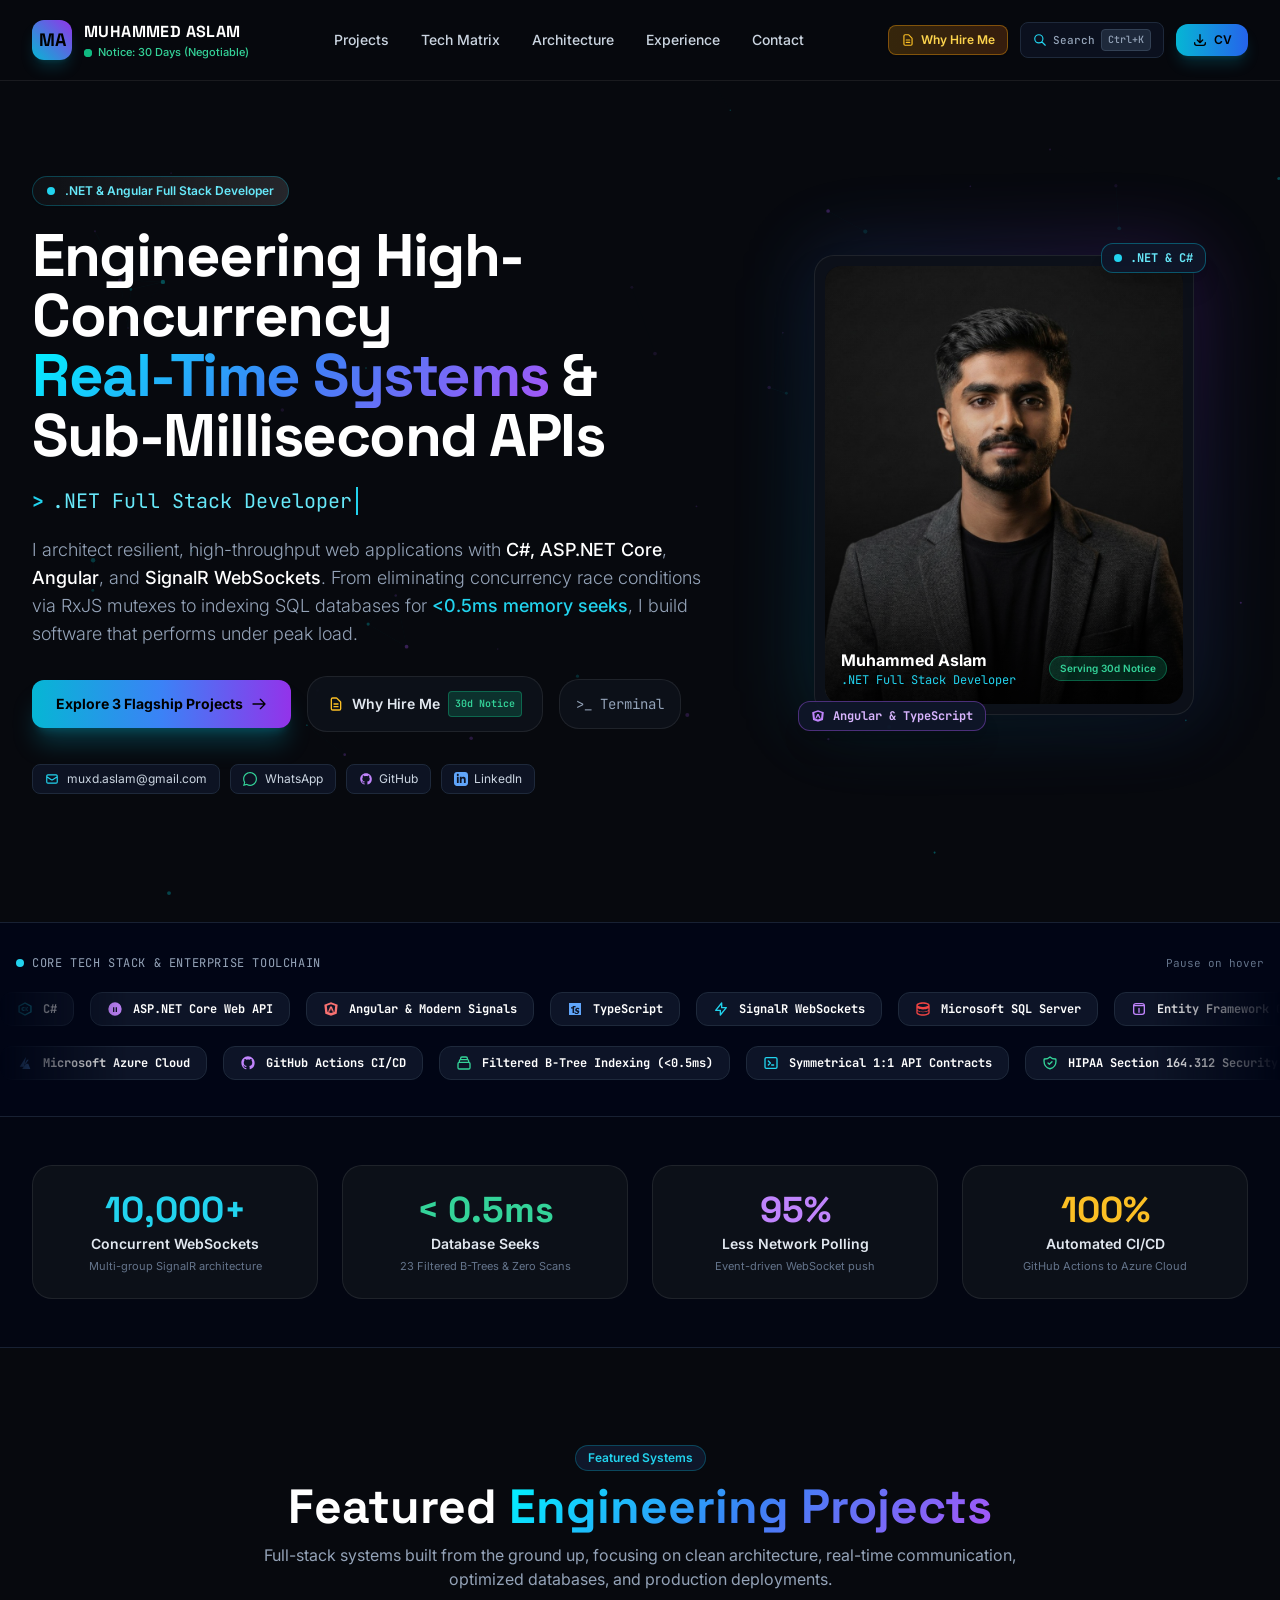
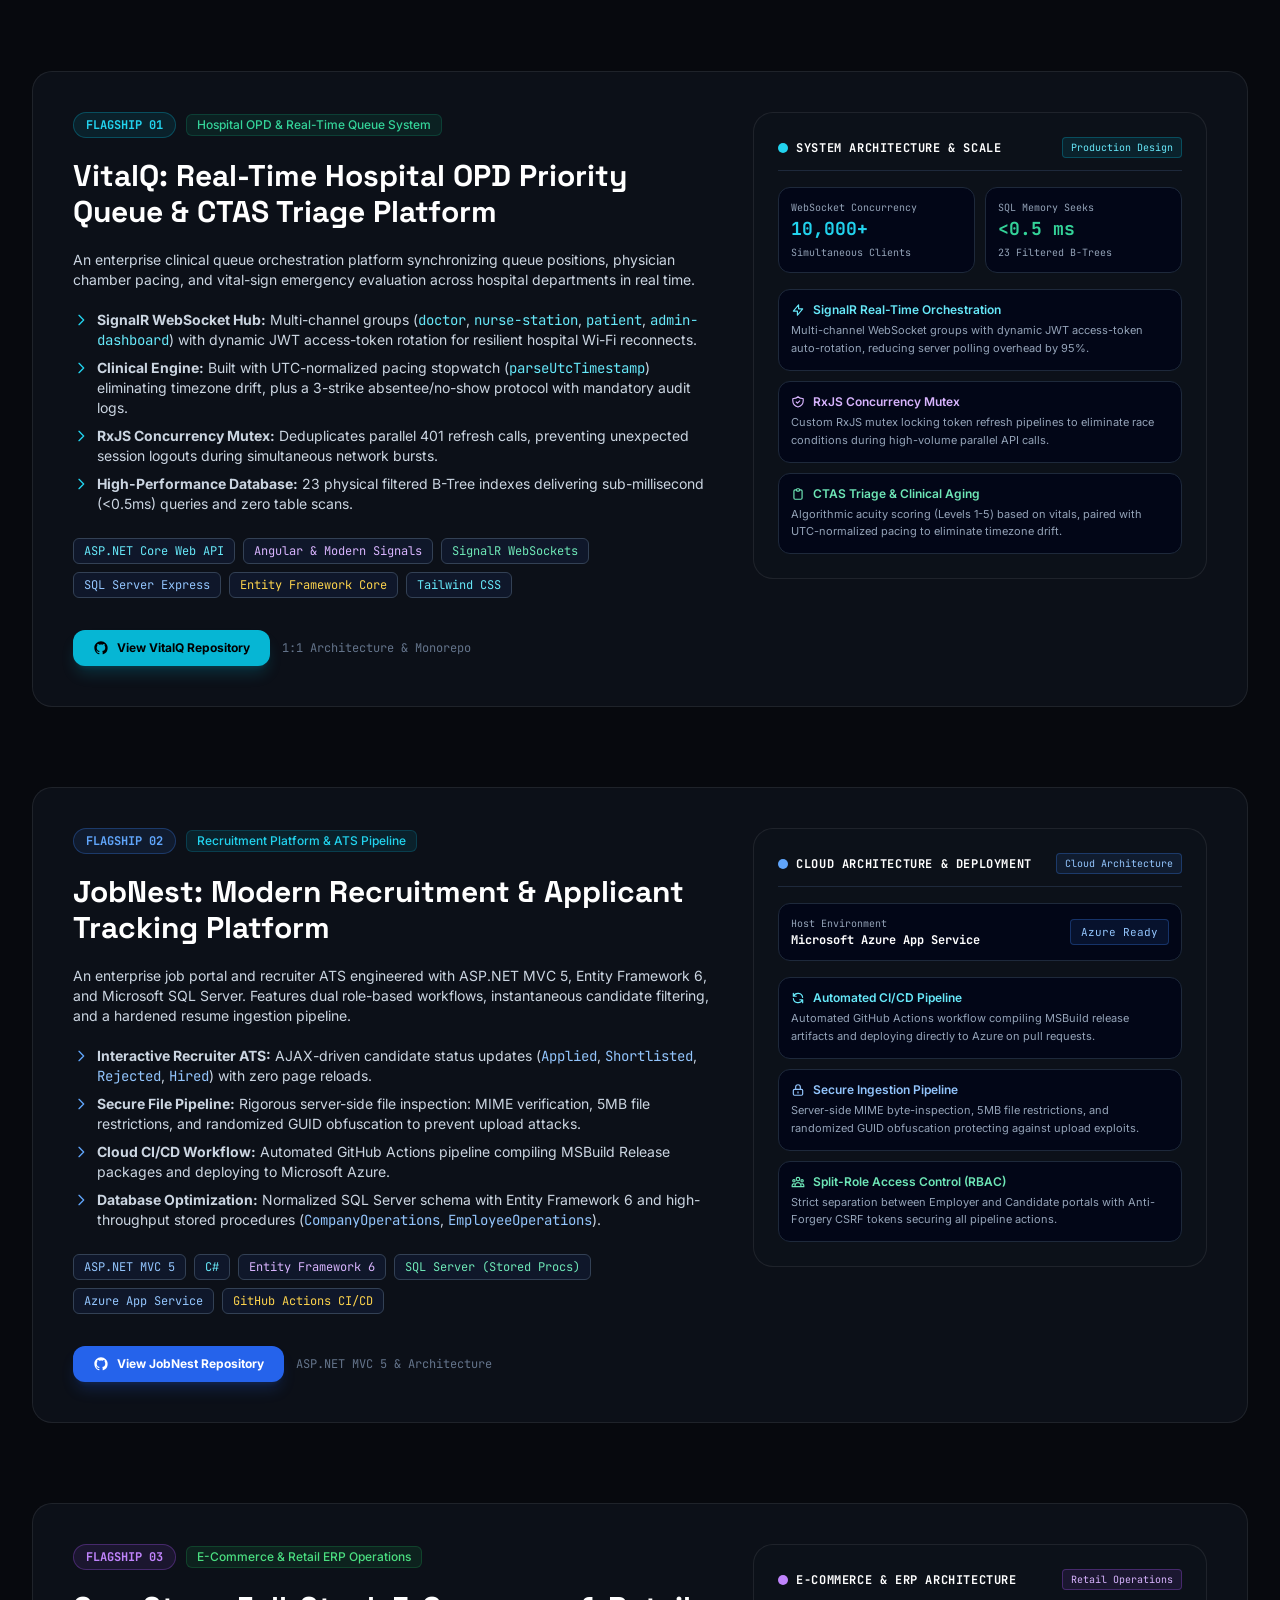
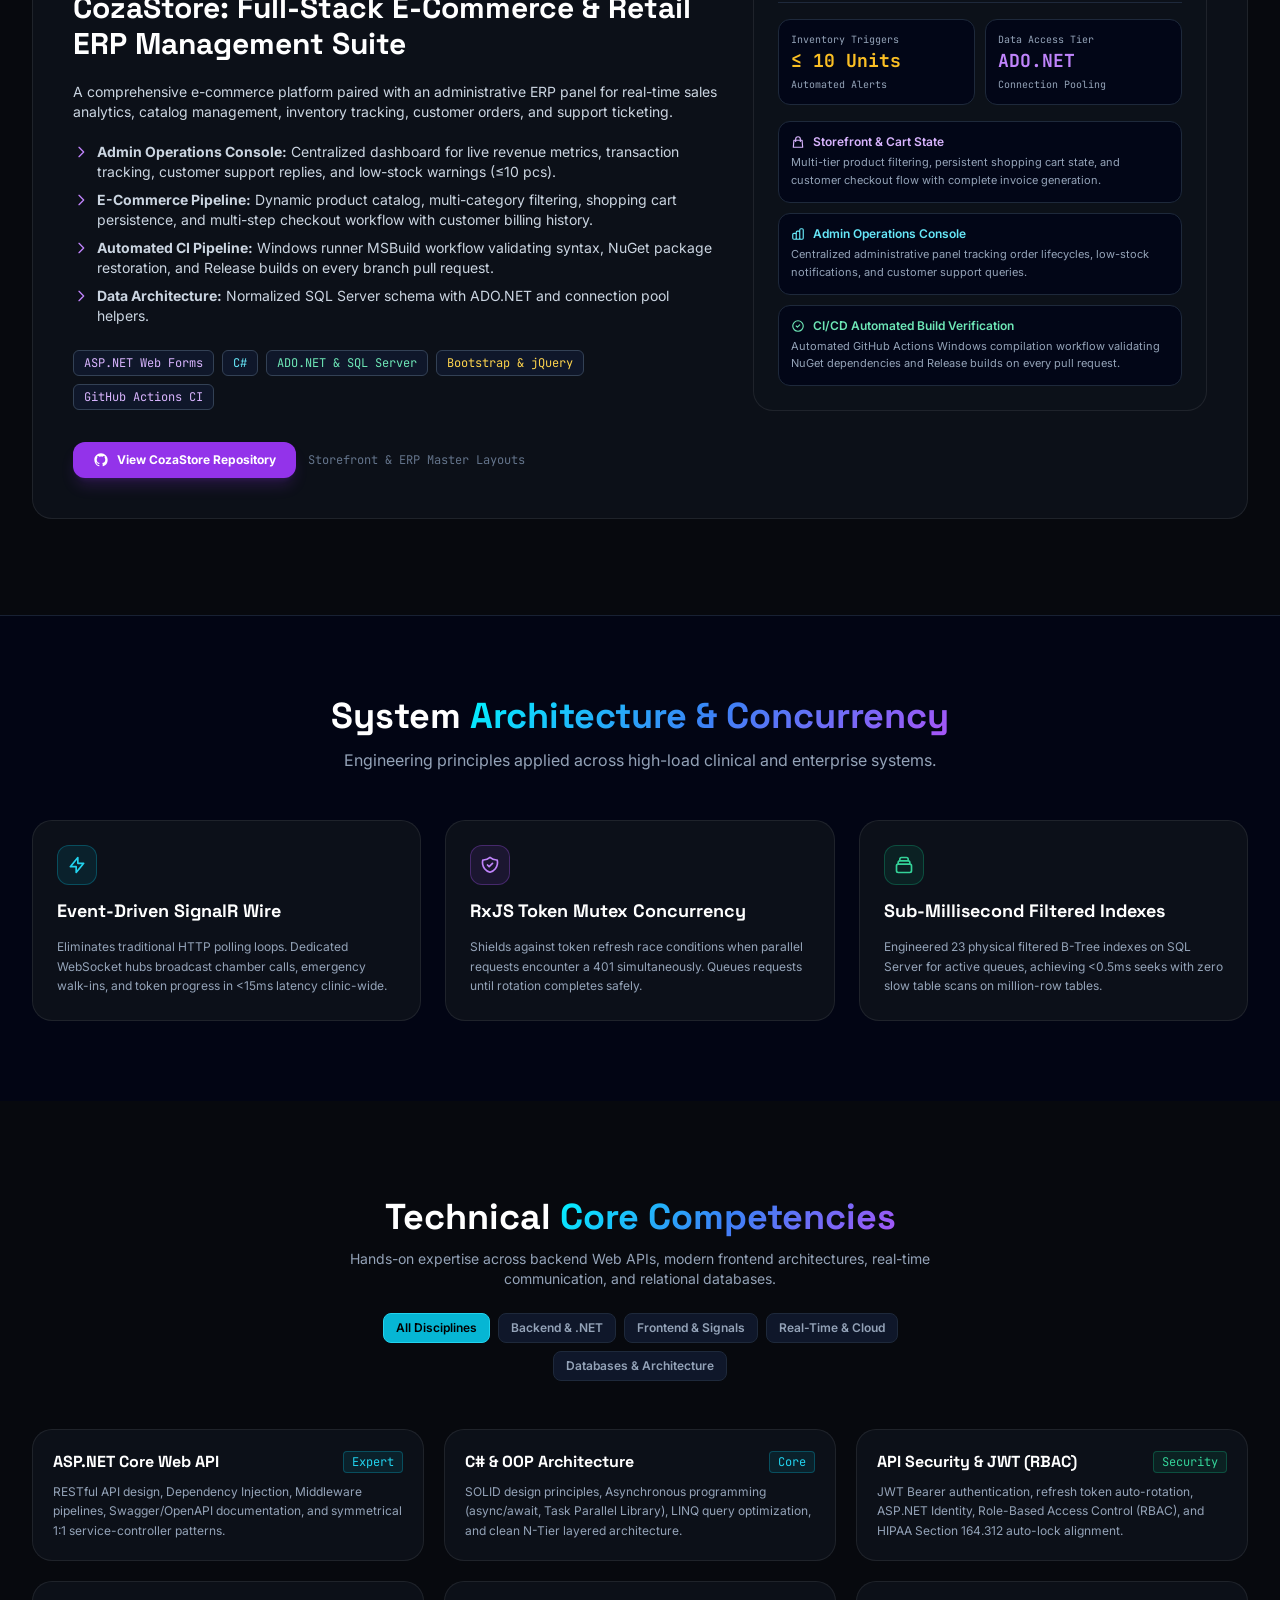
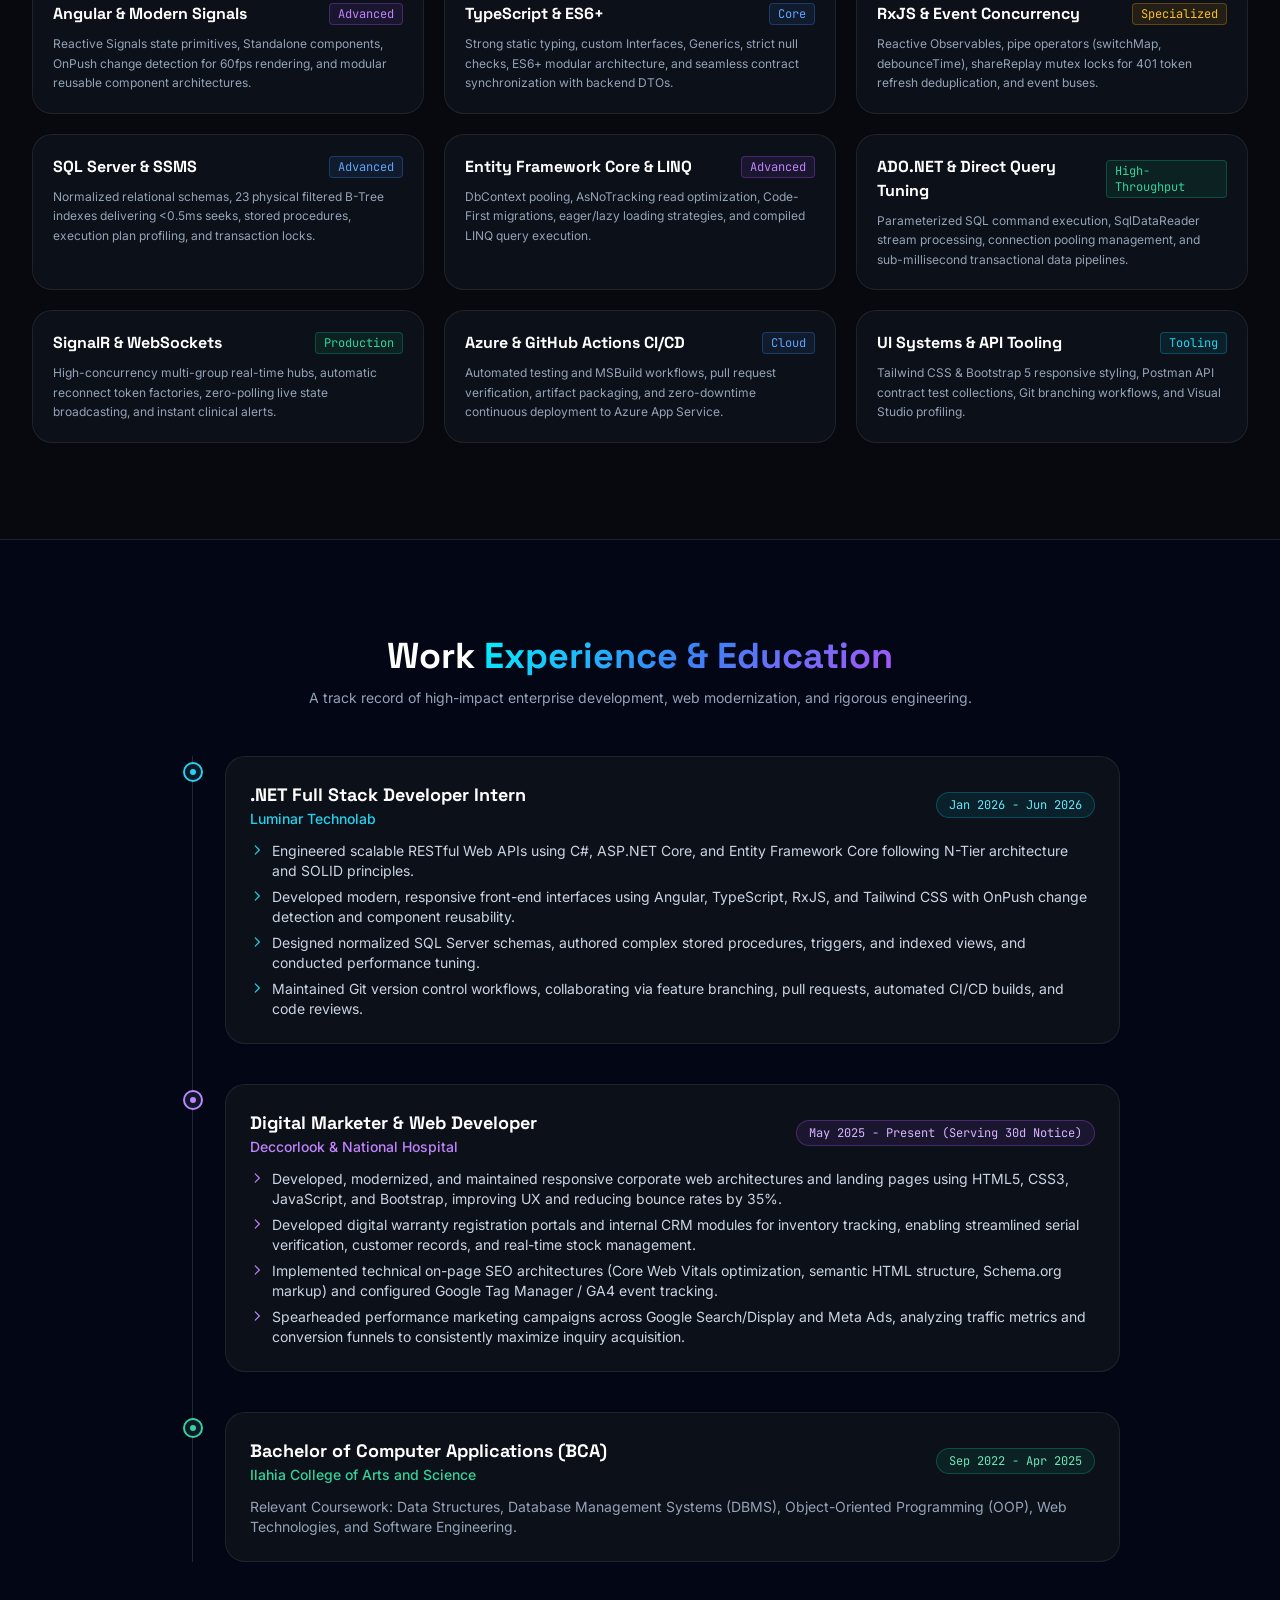
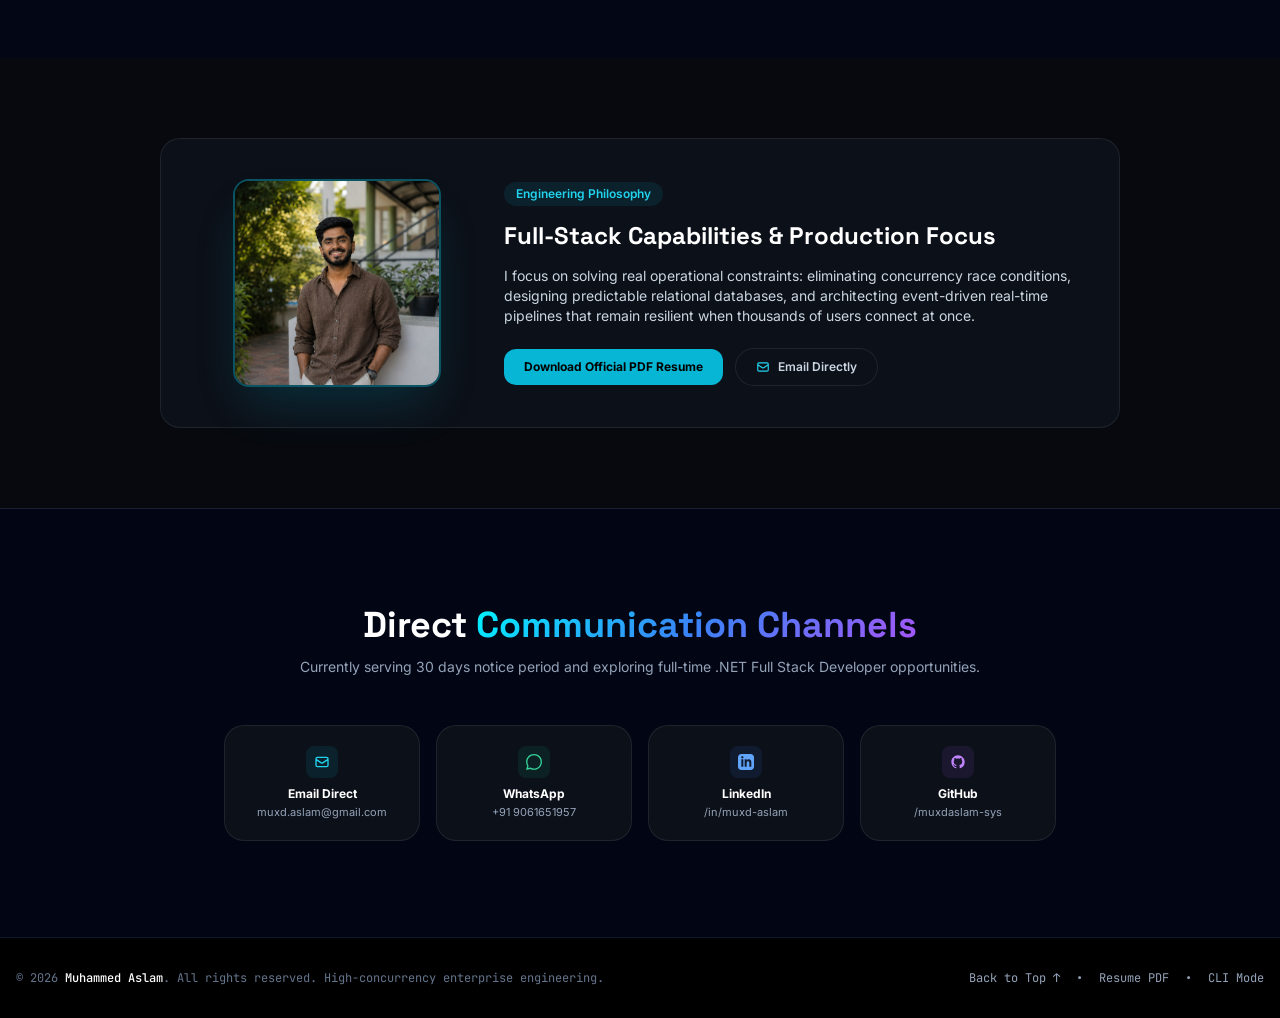
==== index.html @ 40cd9cb2 "fix: remove audio toggle, fix mobile menu toggle, and enhance terminal and modal controls" ====
<!DOCTYPE html>
<html lang="en" class="dark scroll-smooth">
<head>
  <meta charset="UTF-8">
  <meta name="viewport" content="width=device-width, initial-scale=1.0">
  <title>Muhammed Aslam | .NET &amp; Angular Full Stack Developer</title>
  <meta name="description" content="Portfolio of Muhammed Aslam, a .NET &amp; Angular Full Stack Developer specializing in real-time architectures, scalable ASP.NET Core Web APIs, and high-performance SQL databases.">
  <meta name="keywords" content=".NET Full Stack Developer, ASP.NET Core, Angular, SignalR, C#, SQL Server, EF Core, RxJS, Azure, Muhammed Aslam, VitalQ, JobNest, CozaStore">
  <meta name="author" content="Muhammed Aslam">

  <!-- Open Graph Meta Tags -->
  <meta property="og:title" content="Muhammed Aslam | .NET &amp; Angular Full Stack Developer">
  <meta property="og:description" content="Full-stack web applications engineered with .NET, Angular, and SignalR WebSockets. Explore projects, system architecture, and technical competencies.">
  <meta property="og:image" content="assets/images/aslam-blazer.jpg">
  <meta property="og:type" content="website">

  <!-- Favicon -->
  <link rel="icon" type="image/svg+xml" href="data:image/svg+xml,<svg xmlns='http://www.w3.org/2000/svg' viewBox='0 0 100 100'><text y='.9em' font-size='90'>⚡</text></svg>">

  <!-- Google Fonts: Space Grotesk, Inter, JetBrains Mono -->
  <link rel="preconnect" href="https://fonts.googleapis.com">
  <link rel="preconnect" href="https://fonts.gstatic.com" crossorigin>
  <link href="https://fonts.googleapis.com/css2?family=Inter:wght@300;400;500;600;700&family=JetBrains+Mono:wght@400;500;700&family=Space+Grotesk:wght@500;600;700;800&display=swap" rel="stylesheet">

  <!-- Standalone Production Minified Tailwind CSS -->
  <link rel="stylesheet" href="assets/css/tailwind.min.css">

  <!-- Custom Production Stylesheet -->
  <link rel="stylesheet" href="assets/css/style.css">
</head>
<body class="bg-[#07090e] text-slate-100 antialiased selection:bg-cyan-500/30 selection:text-white relative min-h-screen overflow-x-clip">

  <!-- Background Interactive Cyber Canvas -->
  <canvas id="cyberCanvas"></canvas>

  <!-- Toast Notification Container -->
  <div id="toastContainer"></div>

  <!-- =========================================================================
       NAVIGATION BAR
       ========================================================================= -->
  <header class="fixed top-0 left-0 right-0 z-50 glass-nav transition-all duration-300">
    <div class="max-w-7xl mx-auto px-4 sm:px-6 lg:px-8 h-18 sm:h-20 flex items-center justify-between">
      
      <!-- Brand Logo -->
      <a href="#hero" class="flex items-center gap-2.5 sm:gap-3 group">
        <div class="w-9 h-9 sm:w-10 sm:h-10 rounded-xl bg-gradient-to-tr from-cyan-500 to-purple-600 flex items-center justify-center font-heading font-extrabold text-black text-base sm:text-lg shadow-lg shadow-cyan-500/20 group-hover:scale-105 transition-transform">
          MA
        </div>
        <div>
          <span class="font-heading font-bold text-sm sm:text-base tracking-wide text-white group-hover:text-cyan-400 transition-colors">MUHAMMED ASLAM</span>
          <div class="flex items-center gap-1.5">
            <span class="pulse-dot"></span>
            <span class="text-[10px] sm:text-[11px] font-medium text-emerald-400">Notice: 30 Days (Negotiable)</span>
          </div>
        </div>
      </a>

      <!-- Desktop Navigation Links -->
      <nav class="hidden md:flex items-center gap-7 lg:gap-8 text-sm font-medium text-slate-300">
        <a href="#projects" class="hover:text-cyan-400 transition-colors">Projects</a>
        <a href="#skills" class="hover:text-cyan-400 transition-colors">Tech Matrix</a>
        <a href="#architecture" class="hover:text-cyan-400 transition-colors">Architecture</a>
        <a href="#experience" class="hover:text-cyan-400 transition-colors">Experience</a>
        <a href="#contact" class="hover:text-cyan-400 transition-colors">Contact</a>
      </nav>

      <!-- Action Utilities -->
      <div class="flex items-center gap-2 sm:gap-3">
        
        <!-- Why Hire Me Button -->
        <button onclick="openRecruiterPitchModal()" class="hidden sm:inline-flex items-center gap-1.5 px-3 py-1.5 rounded-lg bg-gradient-to-r from-amber-500/20 to-orange-500/20 hover:from-amber-500/30 hover:to-orange-500/30 border border-amber-500/40 text-amber-300 text-xs font-semibold shadow-sm transition-all hover:scale-105">
          <svg class="w-3.5 h-3.5 text-amber-400" fill="none" stroke="currentColor" viewBox="0 0 24 24"><path stroke-linecap="round" stroke-linejoin="round" stroke-width="2" d="M9 12h6m-6 4h6m2 5H7a2 2 0 01-2-2V5a2 2 0 012-2h5.586a1 1 0 01.707.293l5.414 5.414a1 1 0 01.293.707V19a2 2 0 01-2 2z"/></svg>
          <span>Why Hire Me</span>
        </button>


        <!-- Command Search / Quick Jump Trigger -->
        <button id="cmdPaletteTrigger" class="flex items-center gap-1.5 px-2.5 sm:px-3 py-1.5 rounded-lg border border-slate-800 bg-slate-900/60 text-slate-400 hover:text-cyan-400 hover:border-slate-700 text-xs font-medium transition-all" title="Quick Jump & Search (Ctrl+K)">
          <svg class="w-3.5 h-3.5 text-cyan-400" fill="none" stroke="currentColor" viewBox="0 0 24 24"><path stroke-linecap="round" stroke-linejoin="round" stroke-width="2" d="M21 21l-6-6m2-5a7 7 0 11-14 0 7 7 0 0114 0z"/></svg>
          <span class="hidden sm:inline font-mono text-[11px] text-slate-400">Search</span>
          <kbd class="hidden md:inline-block px-1.5 py-0.5 rounded bg-slate-800 border border-slate-700 text-[10px] text-slate-400 font-mono">Ctrl+K</kbd>
        </button>

        <!-- Download CV Button -->
        <button onclick="downloadResume()" class="inline-flex items-center gap-1.5 px-3 sm:px-4 py-1.5 sm:py-2 rounded-xl bg-gradient-to-r from-cyan-500 to-blue-600 hover:from-cyan-400 hover:to-blue-500 text-black font-semibold text-xs shadow-lg shadow-cyan-500/20 transition-all hover:scale-105 active:scale-95">
          <svg class="w-3.5 h-3.5 sm:w-4 sm:h-4" fill="none" stroke="currentColor" viewBox="0 0 24 24"><path stroke-linecap="round" stroke-linejoin="round" stroke-width="2" d="M4 16v1a3 3 0 003 3h10a3 3 0 003-3v-1m-4-4l-4 4m0 0l-4-4m4 4V4"/></svg>
          <span>CV</span>
        </button>

        <!-- Mobile Hamburger Menu Button -->
        <button id="mobileMenuBtn" class="md:hidden p-2 rounded-xl bg-slate-900 border border-slate-800 text-slate-300 hover:text-cyan-400 focus:outline-none transition-colors" aria-label="Open Navigation Menu">
          <svg class="w-5 h-5" fill="none" stroke="currentColor" viewBox="0 0 24 24"><path stroke-linecap="round" stroke-linejoin="round" stroke-width="2" d="M4 6h16M4 12h16M4 18h16"/></svg>
        </button>

      </div>
    </div>

    <!-- Mobile Slide-Down Navigation Drawer -->
    <div id="mobileMenuDrawer" class="hidden menu-closed md:hidden fixed inset-x-0 top-18 bg-slate-950 border-b border-slate-800 shadow-2xl p-6 space-y-5 z-40">
      <nav class="flex flex-col space-y-4 text-base font-medium text-slate-300">
        <a href="#projects" class="mobile-nav-link hover:text-cyan-400 transition-colors flex items-center justify-between">
          <span>Featured Projects</span>
          <span class="text-xs text-slate-500 font-mono">03 Systems</span>
        </a>
        <a href="#skills" class="mobile-nav-link hover:text-cyan-400 transition-colors flex items-center justify-between">
          <span>Tech Competencies</span>
          <span class="text-xs text-slate-500 font-mono">.NET &amp; Angular</span>
        </a>
        <a href="#architecture" class="mobile-nav-link hover:text-cyan-400 transition-colors flex items-center justify-between">
          <span>System Architecture</span>
          <span class="text-xs text-slate-500 font-mono">Real-Time</span>
        </a>
        <a href="#experience" class="mobile-nav-link hover:text-cyan-400 transition-colors flex items-center justify-between">
          <span>Experience &amp; Career</span>
          <span class="text-xs text-slate-500 font-mono">Timeline</span>
        </a>
        <a href="#contact" class="mobile-nav-link hover:text-cyan-400 transition-colors flex items-center justify-between">
          <span>Direct Contact</span>
          <span class="text-xs text-slate-500 font-mono">Hire</span>
        </a>
      </nav>

      <div class="pt-4 border-t border-slate-800/80 flex flex-col gap-2.5">
        <button onclick="if(window.closeMobileMenu) window.closeMobileMenu(); openRecruiterPitchModal()" class="w-full py-2.5 px-4 rounded-xl bg-gradient-to-r from-amber-500/20 to-orange-500/20 border border-amber-500/40 text-amber-300 text-xs font-semibold flex items-center justify-center gap-2">
          <svg class="w-4 h-4 text-amber-400" fill="none" stroke="currentColor" viewBox="0 0 24 24"><path stroke-linecap="round" stroke-linejoin="round" stroke-width="2" d="M9 12h6m-6 4h6m2 5H7a2 2 0 01-2-2V5a2 2 0 012-2h5.586a1 1 0 01.707.293l5.414 5.414a1 1 0 01.293.707V19a2 2 0 01-2 2z"/></svg>
          <span>Why Hire Me</span>
          <span class="px-1.5 py-0.5 rounded bg-emerald-500/20 text-emerald-400 border border-emerald-500/40 text-[10px] font-mono">30d Notice</span>
        </button>
        <button onclick="if(window.closeMobileMenu) window.closeMobileMenu(); toggleTerminal()" class="w-full py-2.5 px-4 rounded-xl bg-slate-900 border border-slate-800 text-slate-400 hover:text-cyan-400 text-xs font-mono flex items-center justify-center gap-2">
          <span>&gt;_ Open Terminal CLI</span>
        </button>
      </div>
    </div>
  </header>

  <!-- =========================================================================
       HERO SECTION
       ========================================================================= -->
  <section id="hero" class="relative pt-32 pb-16 sm:pt-40 sm:pb-24 lg:pt-44 lg:pb-32 overflow-hidden">
    <div class="max-w-7xl mx-auto px-4 sm:px-6 lg:px-8 relative z-10">
      <div class="grid grid-cols-1 lg:grid-cols-12 gap-10 lg:gap-8 items-center">
        
        <!-- Left Column: Bio & Value Proposition -->
        <div class="lg:col-span-7 space-y-5 text-center lg:text-left">
          
          <!-- Top Badge -->
          <div class="inline-flex items-center gap-2.5 px-3.5 py-1.5 rounded-full bg-slate-900/90 border border-cyan-500/30 text-xs font-semibold text-cyan-300 shimmer-badge shadow-sm">
            <span class="w-2 h-2 rounded-full bg-cyan-400 animate-ping"></span>
            <span>.NET &amp; Angular Full Stack Developer</span>
          </div>

          <!-- Headline -->
          <h1 class="text-3xl sm:text-5xl lg:text-6xl font-heading font-extrabold tracking-tight text-white leading-tight">
            Engineering High-Concurrency <br class="hidden sm:inline">
            <span class="gradient-text-cyan">Real-Time Systems</span> &amp; <br class="hidden sm:inline">
            Sub-Millisecond APIs
          </h1>

          <!-- Rotating Subtitle -->
          <div class="flex items-center justify-center lg:justify-start gap-2 text-base sm:text-xl font-mono text-slate-300 min-h-[30px]">
            <span class="text-cyan-400 font-bold">&gt;</span>
            <span id="typingRole" class="text-cyan-300 border-r-2 border-cyan-400 pr-1 animate-pulse"></span>
          </div>

          <!-- Description -->
          <p class="text-sm sm:text-lg text-slate-400 max-w-2xl mx-auto lg:mx-0 leading-relaxed font-light">
            I architect resilient, high-throughput web applications with 
            <span class="text-white font-medium">C#, ASP.NET Core</span>, 
            <span class="text-white font-medium">Angular</span>, and 
            <span class="text-white font-medium">SignalR WebSockets</span>. From eliminating concurrency race conditions via RxJS mutexes to indexing SQL databases for <span class="text-cyan-400 font-medium">&lt;0.5ms memory seeks</span>, I build software that performs under peak load.
          </p>

          <!-- Primary CTAs -->
          <div class="flex flex-wrap items-center justify-center lg:justify-start gap-3 sm:gap-4 pt-2">
            
            <a href="#projects" class="inline-flex items-center gap-2 px-5 sm:px-6 py-3 sm:py-3.5 rounded-xl bg-gradient-to-r from-cyan-500 via-blue-500 to-purple-600 hover:from-cyan-400 hover:to-purple-500 text-black font-bold text-xs sm:text-sm shadow-xl shadow-cyan-500/25 transition-all hover:scale-105 active:scale-95">
              <span>Explore 3 Flagship Projects</span>
              <svg class="w-4 h-4" fill="none" stroke="currentColor" viewBox="0 0 24 24"><path stroke-linecap="round" stroke-linejoin="round" stroke-width="2" d="M14 5l7 7m0 0l-7 7m7-7H3"/></svg>
            </a>

            <button onclick="openRecruiterPitchModal()" class="inline-flex items-center gap-2 px-4 sm:px-5 py-3 sm:py-3.5 rounded-xl solid-card hover:bg-slate-800/80 text-slate-200 text-xs sm:text-sm font-semibold transition-all hover:border-amber-500/50 hover:text-amber-300">
              <svg class="w-4 h-4 text-amber-400" fill="none" stroke="currentColor" viewBox="0 0 24 24"><path stroke-linecap="round" stroke-linejoin="round" stroke-width="2" d="M9 12h6m-6 4h6m2 5H7a2 2 0 01-2-2V5a2 2 0 012-2h5.586a1 1 0 01.707.293l5.414 5.414a1 1 0 01.293.707V19a2 2 0 01-2 2z"/></svg>
              <span>Why Hire Me</span>
              <span class="px-1.5 py-0.5 rounded bg-emerald-500/20 text-emerald-400 border border-emerald-500/40 text-[10px] font-mono">30d Notice</span>
            </button>

            <button onclick="toggleTerminal()" class="hidden sm:inline-flex items-center gap-2 px-4 py-3.5 rounded-xl solid-card hover:bg-slate-800/80 text-slate-400 hover:text-cyan-400 text-xs sm:text-sm font-mono transition-all">
              <span>&gt;_ Terminal</span>
            </button>

          </div>

          <!-- Contact Quick-Bar -->
          <div class="pt-3 flex flex-wrap items-center justify-center lg:justify-start gap-2.5 text-xs text-slate-400">
            
            <a href="mailto:muxd.aslam@gmail.com" onclick="copyEmail()" class="inline-flex items-center gap-2 px-3 py-1.5 rounded-lg bg-slate-900/80 hover:bg-slate-800 border border-slate-800 hover:border-cyan-500/40 text-slate-300 transition-all">
              <svg class="w-3.5 h-3.5 text-cyan-400" fill="none" stroke="currentColor" viewBox="0 0 24 24"><path stroke-linecap="round" stroke-linejoin="round" stroke-width="2" d="M3 8l7.89 5.26a2 2 0 002.22 0L21 8M5 19h14a2 2 0 002-2V7a2 2 0 00-2-2H5a2 2 0 00-2 2v10a2 2 0 002 2z"/></svg>
              <span>muxd.aslam@gmail.com</span>
            </a>

            <a href="https://wa.me/919061651957?text=Hi%20Muhammed%20Aslam,%20I%20reviewed%20your%20portfolio" target="_blank" rel="noopener" class="inline-flex items-center gap-2 px-3 py-1.5 rounded-lg bg-slate-900/80 hover:bg-slate-800 border border-slate-800 hover:border-emerald-500/40 text-slate-300 transition-all">
              <svg class="w-3.5 h-3.5 text-emerald-400" fill="currentColor" viewBox="0 0 24 24"><path d="M.057 24l1.687-6.163c-1.041-1.804-1.588-3.849-1.587-5.946.003-6.556 5.338-11.891 11.893-11.891 3.181.001 6.167 1.24 8.413 3.488 2.245 2.248 3.481 5.236 3.48 8.414-.003 6.557-5.338 11.892-11.893 11.892-1.99-.001-3.951-.5-5.688-1.448l-6.305 1.654zm6.597-3.807c1.676.995 3.276 1.591 5.392 1.592 5.448 0 9.886-4.434 9.889-9.885.002-5.462-4.415-9.89-9.881-9.892-5.452 0-9.887 4.434-9.889 9.884-.001 2.225.651 3.891 1.746 5.634l-.999 3.648 3.742-.981z"/></svg>
              <span>WhatsApp</span>
            </a>

            <a href="https://github.com/muxdaslam-sys" target="_blank" rel="noopener" class="inline-flex items-center gap-1.5 px-3 py-1.5 rounded-lg bg-slate-900/80 hover:bg-slate-800 border border-slate-800 hover:border-purple-500/40 text-slate-300 transition-all">
              <svg class="w-3.5 h-3.5 text-purple-400" fill="currentColor" viewBox="0 0 24 24"><path fill-rule="evenodd" clip-rule="evenodd" d="M12 2C6.477 2 2 6.484 2 12.017c0 4.425 2.865 8.18 6.839 9.504.5.092.682-.217.682-.483 0-.237-.008-.868-.013-1.703-2.782.605-3.369-1.343-3.369-1.343-.454-1.158-1.11-1.466-1.11-1.466-.908-.62.069-.608.069-.608 1.003.07 1.53 1.032 1.53 1.032.892 1.53 2.341 1.088 2.91.832.092-.647.35-1.088.636-1.338-2.22-.253-4.555-1.113-4.555-4.951 0-1.093.39-1.988 1.029-2.688-.103-.253-.446-1.272.098-2.65 0 0 .84-.27 2.75 1.026A9.564 9.564 0 0112 6.844c.85.004 1.705.115 2.504.337 1.909-1.296 2.747-1.027 2.747-1.027.546 1.379.202 2.398.1 2.651.64.7 1.028 1.595 1.028 2.688 0 3.848-2.339 4.695-4.566 4.943.359.309.678.92.678 1.855 0 1.338-.012 2.419-.012 2.747 0 .268.18.58.688.482A10.019 10.019 0 0022 12.017C22 6.484 17.522 2 12 2z"/></svg>
              <span>GitHub</span>
            </a>

            <a href="https://linkedin.com/in/muxd-aslam" target="_blank" rel="noopener" class="inline-flex items-center gap-1.5 px-3 py-1.5 rounded-lg bg-slate-900/80 hover:bg-slate-800 border border-slate-800 hover:border-blue-500/40 text-slate-300 transition-all">
              <svg class="w-3.5 h-3.5 text-blue-400" fill="currentColor" viewBox="0 0 24 24"><path d="M19 0h-14c-2.761 0-5 2.239-5 5v14c0 2.761 2.239 5 5 5h14c2.762 0 5-2.239 5-5v-14c0-2.761-2.238-5-5-5zm-11 19h-3v-11h3v11zm-1.5-12.268c-.966 0-1.75-.79-1.75-1.764s.784-1.764 1.75-1.764 1.75.79 1.75 1.764-.783 1.764-1.75 1.764zm13.5 12.268h-3v-5.604c0-3.368-4-3.113-4 0v5.604h-3v-11h3v1.765c1.396-2.586 7-2.777 7 2.476v6.759z"/></svg>
              <span>LinkedIn</span>
            </a>

          </div>

        </div>

        <!-- Right Column: Executive Portrait -->
        <div class="lg:col-span-5 flex justify-center">
          <div class="relative w-full max-w-[320px] sm:max-w-[380px]">
            
            <!-- Outer Glow Aura -->
            <div class="absolute -inset-2 bg-gradient-to-tr from-cyan-500/25 via-blue-500/20 to-purple-600/30 rounded-3xl blur-2xl opacity-75 animate-pulse"></div>

            <!-- Portrait Card -->
            <div class="relative h-[340px] sm:h-[420px] lg:h-[460px] solid-card border border-cyan-500/30 p-2 sm:p-2.5 bg-slate-900/90 shadow-2xl rounded-2xl overflow-hidden">
              <div class="relative w-full h-full rounded-2xl overflow-hidden bg-slate-950">
                <img src="assets/images/aslam-blazer.jpg" alt="Muhammed Aslam: Executive Studio Portrait" class="w-full h-full object-cover object-top hover:scale-105 transition-transform duration-700" loading="eager">
                <div class="absolute inset-0 bg-gradient-to-t from-black/90 via-black/20 to-transparent"></div>
                
                <div class="absolute bottom-3 left-3 right-3 sm:bottom-4 sm:left-4 sm:right-4">
                  <div class="flex items-center justify-between">
                    <div>
                      <h3 class="text-sm sm:text-base font-bold text-white">Muhammed Aslam</h3>
                      <p class="text-[11px] sm:text-xs text-cyan-400 font-mono">.NET Full Stack Developer</p>
                    </div>
                    <span class="px-2 py-0.5 sm:px-2.5 sm:py-1 rounded-full bg-emerald-500/20 text-emerald-400 border border-emerald-500/40 text-[10px] font-semibold">Serving 30d Notice</span>
                  </div>
                </div>
              </div>
            </div>

            <!-- Floating Tech Badges -->
            <div class="absolute top-2 right-2 sm:-top-3 sm:-right-3 floating-chip z-20">
              <div class="px-2.5 sm:px-3 py-1 sm:py-1.5 rounded-xl bg-slate-900/95 border border-cyan-500/40 shadow-xl flex items-center gap-1.5 sm:gap-2">
                <span class="w-2 h-2 rounded-full bg-cyan-400 animate-ping"></span>
                <span class="text-[11px] sm:text-xs font-bold text-cyan-300 font-mono">.NET &amp; C#</span>
              </div>
            </div>

            <div class="absolute bottom-2 left-2 sm:-bottom-4 sm:-left-4 floating-chip-delayed z-20">
              <div class="px-2.5 sm:px-3 py-1 sm:py-1.5 rounded-xl bg-slate-900/95 border border-purple-500/40 shadow-xl flex items-center gap-1.5 sm:gap-2">
                <svg class="w-3.5 h-3.5 text-purple-400" viewBox="0 0 24 24" fill="currentColor"><path d="M12 2L2 5.5l1.5 13.5L12 22l8.5-3L22 5.5 12 2zm0 2.8l6.3 2.2-1 9-5.3 1.9-5.3-1.9-1-9L12 4.8zm-1.2 3.6L7.5 16h2.2l.7-2h3.2l.7 2h2.2L13.2 8.4h-2.4zm1.2 2.6l1.1 3.2h-2.2l1.1-3.2z"/></svg>
                <span class="text-[11px] sm:text-xs font-bold text-purple-300 font-mono">Angular &amp; TypeScript</span>
              </div>
            </div>

          </div>
        </div>

      </div>
    </div>
  </section>

  <!-- =========================================================================
       INFINITE AUTO-SLIDING SKILLS MARQUEE (DUAL TRACK HARDWARE-ACCELERATED)
       ========================================================================= -->
  <section class="py-8 bg-slate-950/90 border-y border-slate-800/80 relative z-10 overflow-hidden">
    <div class="max-w-7xl mx-auto px-4 mb-4 flex items-center justify-between">
      <span class="text-xs font-mono uppercase tracking-wider text-slate-400 flex items-center gap-2">
        <span class="w-2 h-2 rounded-full bg-cyan-400 animate-pulse"></span>
        Core Tech Stack &amp; Enterprise Toolchain
      </span>
      <span class="text-[11px] text-slate-500 font-mono hidden sm:inline">Pause on hover</span>
    </div>

    <!-- Track 1: Frameworks & Core Languages (Auto-Scrolling Left) -->
    <div class="marquee-wrapper mb-3">
      <div class="marquee-track-left gap-4 py-1">
        
        <!-- C# -->
        <div class="flex items-center gap-2.5 px-4 py-2 rounded-xl bg-slate-900/90 border border-slate-800 text-slate-200 text-xs font-mono shrink-0 hover:border-cyan-500/50 transition-colors">
          <svg class="w-4 h-4 text-cyan-400" viewBox="0 0 24 24" fill="currentColor"><path d="M12 2L2 7v10l10 5 10-5V7L12 2zm0 2.2l7.8 3.9v7.8L12 19.8 4.2 15.9V8.1L12 4.2zM9.5 9a3 3 0 000 6h1.5a1 1 0 000-2H9.5a1 1 0 010-2h1.5a1 1 0 000-2H9.5zm5 0h1.5v2h-1.5v2h1.5v2h-1.5v-2h-2v2h-1.5v-2h2v-2h-2v-2h1.5v2h2V9z"/></svg>
          <span class="font-bold text-white">C#</span>
        </div>

        <!-- ASP.NET Core -->
        <div class="flex items-center gap-2.5 px-4 py-2 rounded-xl bg-slate-900/90 border border-slate-800 text-slate-200 text-xs font-mono shrink-0 hover:border-cyan-500/50 transition-colors">
          <svg class="w-4 h-4 text-purple-400" viewBox="0 0 24 24" fill="currentColor"><path d="M12 2a10 10 0 100 20 10 10 0 000-20zm-1 14.5H9V9.5h2v7zm4 0h-2V9.5h2v7z"/></svg>
          <span class="font-bold text-white">ASP.NET Core Web API</span>
        </div>

        <!-- Angular -->
        <div class="flex items-center gap-2.5 px-4 py-2 rounded-xl bg-slate-900/90 border border-slate-800 text-slate-200 text-xs font-mono shrink-0 hover:border-cyan-500/50 transition-colors">
          <svg class="w-4 h-4 text-red-400" viewBox="0 0 24 24" fill="currentColor"><path d="M12 2L2 5.5l1.5 13.5L12 22l8.5-3L22 5.5 12 2zm0 2.8l6.3 2.2-1 9-5.3 1.9-5.3-1.9-1-9L12 4.8zm-1.2 3.6L7.5 16h2.2l.7-2h3.2l.7 2h2.2L13.2 8.4h-2.4zm1.2 2.6l1.1 3.2h-2.2l1.1-3.2z"/></svg>
          <span class="font-bold text-white">Angular &amp; Modern Signals</span>
        </div>

        <!-- TypeScript -->
        <div class="flex items-center gap-2.5 px-4 py-2 rounded-xl bg-slate-900/90 border border-slate-800 text-slate-200 text-xs font-mono shrink-0 hover:border-cyan-500/50 transition-colors">
          <svg class="w-4 h-4 text-blue-400" viewBox="0 0 24 24" fill="currentColor"><path d="M3 3h18v18H3V3zm14.3 11.2c-.3-.2-.8-.4-1.4-.5-.6-.2-.9-.3-1.1-.5-.2-.1-.2-.3-.2-.5 0-.2.1-.4.3-.5.2-.1.5-.2.9-.2.4 0 .7.1 1 .2.3.1.5.3.7.5l1.1-1.3c-.3-.3-.7-.6-1.2-.8-.5-.2-1.1-.3-1.7-.3-.7 0-1.3.1-1.8.4-.5.3-.9.6-1.2 1.1-.3.5-.4 1-.4 1.6 0 .6.2 1.1.5 1.5.3.4.9.8 1.6 1 .5.2.9.3 1.2.5.3.1.4.3.4.6 0 .3-.1.5-.4.7-.3.2-.6.3-1.1.3-.5 0-1-.1-1.4-.4-.4-.3-.8-.7-1-1.2l-1.3 1.1c.3.6.8 1.1 1.4 1.5.6.4 1.4.6 2.3.6.8 0 1.5-.2 2.1-.5.6-.3 1-.8 1.3-1.3.3-.6.5-1.2.5-1.9 0-.8-.3-1.5-.9-2.1zm-8.8-4.7H6v1.9h2.3V18h2.3V9.5h2.3V7.5H8.5z"/></svg>
          <span class="font-bold text-white">TypeScript</span>
        </div>

        <!-- SignalR -->
        <div class="flex items-center gap-2.5 px-4 py-2 rounded-xl bg-slate-900/90 border border-slate-800 text-slate-200 text-xs font-mono shrink-0 hover:border-cyan-500/50 transition-colors">
          <svg class="w-4 h-4 text-cyan-400" fill="none" stroke="currentColor" viewBox="0 0 24 24"><path stroke-linecap="round" stroke-linejoin="round" stroke-width="2" d="M13 10V3L4 14h7v7l9-11h-7z"/></svg>
          <span class="font-bold text-white">SignalR WebSockets</span>
        </div>

        <!-- SQL Server -->
        <div class="flex items-center gap-2.5 px-4 py-2 rounded-xl bg-slate-900/90 border border-slate-800 text-slate-200 text-xs font-mono shrink-0 hover:border-cyan-500/50 transition-colors">
          <svg class="w-4 h-4 text-red-500" viewBox="0 0 24 24" fill="currentColor"><path d="M12 2C6.48 2 2 4.02 2 6.5v11C2 19.98 6.48 22 12 22s10-2.02 10-4.5v-11C22 4.02 17.52 2 12 2zm0 2c4.41 0 8 1.57 8 2.5S16.41 9 12 9 4 7.43 4 6.5 7.59 4 12 4zm8 13.5c0 .93-3.59 2.5-8 2.5s-8-1.57-8-2.5V15c1.9 1.18 4.77 1.8 8 1.8s6.1-.62 8-1.8v2.5zm0-4c0 .93-3.59 2.5-8 2.5s-8-1.57-8-2.5V11c1.9 1.18 4.77 1.8 8 1.8s6.1-.62 8-1.8v2.5z"/></svg>
          <span class="font-bold text-white">Microsoft SQL Server</span>
        </div>

        <!-- Entity Framework Core -->
        <div class="flex items-center gap-2.5 px-4 py-2 rounded-xl bg-slate-900/90 border border-slate-800 text-slate-200 text-xs font-mono shrink-0 hover:border-cyan-500/50 transition-colors">
          <svg class="w-4 h-4 text-purple-400" fill="none" stroke="currentColor" viewBox="0 0 24 24"><path stroke-linecap="round" stroke-linejoin="round" stroke-width="2" d="M4 7v10c0 2 1.5 3 3.5 3h9c2 0 3.5-1 3.5-3V7M4 7c0-2 1.5-3 3.5-3h9c2 0 3.5 1 3.5 3M4 7h16m-8 4v6"/></svg>
          <span class="font-bold text-white">Entity Framework Core</span>
        </div>

        <!-- RxJS -->
        <div class="flex items-center gap-2.5 px-4 py-2 rounded-xl bg-slate-900/90 border border-slate-800 text-slate-200 text-xs font-mono shrink-0 hover:border-cyan-500/50 transition-colors">
          <svg class="w-4 h-4 text-pink-400" viewBox="0 0 24 24" fill="currentColor"><path d="M12 2a10 10 0 100 20 10 10 0 000-20zm0 3a7 7 0 110 14 7 7 0 010-14zm-1 3v6l5-3-5-3z"/></svg>
          <span class="font-bold text-white">RxJS Mutex Concurrency</span>
        </div>

        <!-- DUPLICATE SET FOR SEAMLESS LOOP -->
        <div class="flex items-center gap-2.5 px-4 py-2 rounded-xl bg-slate-900/90 border border-slate-800 text-slate-200 text-xs font-mono shrink-0 hover:border-cyan-500/50 transition-colors">
          <svg class="w-4 h-4 text-cyan-400" viewBox="0 0 24 24" fill="currentColor"><path d="M12 2L2 7v10l10 5 10-5V7L12 2zm0 2.2l7.8 3.9v7.8L12 19.8 4.2 15.9V8.1L12 4.2zM9.5 9a3 3 0 000 6h1.5a1 1 0 000-2H9.5a1 1 0 010-2h1.5a1 1 0 000-2H9.5zm5 0h1.5v2h-1.5v2h1.5v2h-1.5v-2h-2v2h-1.5v-2h2v-2h-2v-2h1.5v2h2V9z"/></svg>
          <span class="font-bold text-white">C#</span>
        </div>
        <div class="flex items-center gap-2.5 px-4 py-2 rounded-xl bg-slate-900/90 border border-slate-800 text-slate-200 text-xs font-mono shrink-0 hover:border-cyan-500/50 transition-colors">
          <svg class="w-4 h-4 text-purple-400" viewBox="0 0 24 24" fill="currentColor"><path d="M12 2a10 10 0 100 20 10 10 0 000-20zm-1 14.5H9V9.5h2v7zm4 0h-2V9.5h2v7z"/></svg>
          <span class="font-bold text-white">ASP.NET Core Web API</span>
        </div>
        <div class="flex items-center gap-2.5 px-4 py-2 rounded-xl bg-slate-900/90 border border-slate-800 text-slate-200 text-xs font-mono shrink-0 hover:border-cyan-500/50 transition-colors">
          <svg class="w-4 h-4 text-red-400" viewBox="0 0 24 24" fill="currentColor"><path d="M12 2L2 5.5l1.5 13.5L12 22l8.5-3L22 5.5 12 2zm0 2.8l6.3 2.2-1 9-5.3 1.9-5.3-1.9-1-9L12 4.8zm-1.2 3.6L7.5 16h2.2l.7-2h3.2l.7 2h2.2L13.2 8.4h-2.4zm1.2 2.6l1.1 3.2h-2.2l1.1-3.2z"/></svg>
          <span class="font-bold text-white">Angular &amp; Modern Signals</span>
        </div>
        <div class="flex items-center gap-2.5 px-4 py-2 rounded-xl bg-slate-900/90 border border-slate-800 text-slate-200 text-xs font-mono shrink-0 hover:border-cyan-500/50 transition-colors">
          <svg class="w-4 h-4 text-cyan-400" fill="none" stroke="currentColor" viewBox="0 0 24 24"><path stroke-linecap="round" stroke-linejoin="round" stroke-width="2" d="M13 10V3L4 14h7v7l9-11h-7z"/></svg>
          <span class="font-bold text-white">SignalR WebSockets</span>
        </div>

      </div>
    </div>

    <!-- Track 2: Architecture & Cloud (Auto-Scrolling Right) -->
    <div class="marquee-wrapper">
      <div class="marquee-track-right gap-4 py-1">
        
        <!-- Azure App Service -->
        <div class="flex items-center gap-2.5 px-4 py-2 rounded-xl bg-slate-900/90 border border-slate-800 text-slate-200 text-xs font-mono shrink-0 hover:border-blue-500/50 transition-colors">
          <svg class="w-4 h-4 text-blue-400" viewBox="0 0 24 24" fill="currentColor"><path d="M13.4 3L4 17.5h6.6L13.4 3zm1.6 4.3L11.5 13h5.4L20 21H7.8l9.7-13.7h-2.5z"/></svg>
          <span class="font-bold text-white">Microsoft Azure Cloud</span>
        </div>

        <!-- GitHub Actions -->
        <div class="flex items-center gap-2.5 px-4 py-2 rounded-xl bg-slate-900/90 border border-slate-800 text-slate-200 text-xs font-mono shrink-0 hover:border-purple-500/50 transition-colors">
          <svg class="w-4 h-4 text-purple-400" viewBox="0 0 24 24" fill="currentColor"><path d="M12 2C6.477 2 2 6.484 2 12.017c0 4.425 2.865 8.18 6.839 9.504.5.092.682-.217.682-.483 0-.237-.008-.868-.013-1.703-2.782.605-3.369-1.343-3.369-1.343-.454-1.158-1.11-1.466-1.11-1.466-.908-.62.069-.608.069-.608 1.003.07 1.53 1.032 1.53 1.032.892 1.53 2.341 1.088 2.91.832.092-.647.35-1.088.636-1.338-2.22-.253-4.555-1.113-4.555-4.951 0-1.093.39-1.988 1.029-2.688-.103-.253-.446-1.272.098-2.65 0 0 .84-.27 2.75 1.026A9.564 9.564 0 0112 6.844c.85.004 1.705.115 2.504.337 1.909-1.296 2.747-1.027 2.747-1.027.546 1.379.202 2.398.1 2.651.64.7 1.028 1.595 1.028 2.688 0 3.848-2.339 4.695-4.566 4.943.359.309.678.92.678 1.855 0 1.338-.012 2.419-.012 2.747 0 .268.18.58.688.482A10.019 10.019 0 0022 12.017C22 6.484 17.522 2 12 2z"/></svg>
          <span class="font-bold text-white">GitHub Actions CI/CD</span>
        </div>

        <!-- Filtered B-Trees -->
        <div class="flex items-center gap-2.5 px-4 py-2 rounded-xl bg-slate-900/90 border border-slate-800 text-slate-200 text-xs font-mono shrink-0 hover:border-emerald-500/50 transition-colors">
          <svg class="w-4 h-4 text-emerald-400" fill="none" stroke="currentColor" viewBox="0 0 24 24"><path stroke-linecap="round" stroke-linejoin="round" stroke-width="2" d="M19 11H5m14 0a2 2 0 012 2v6a2 2 0 01-2 2H5a2 2 0 01-2-2v-6a2 2 0 012-2m14 0V9a2 2 0 00-2-2M5 11V9a2 2 0 012-2m0 0V5a2 2 0 012-2h6a2 2 0 012 2v2M7 7h10"/></svg>
          <span class="font-bold text-white">Filtered B-Tree Indexing (&lt;0.5ms)</span>
        </div>

        <!-- RESTful API Architecture -->
        <div class="flex items-center gap-2.5 px-4 py-2 rounded-xl bg-slate-900/90 border border-slate-800 text-slate-200 text-xs font-mono shrink-0 hover:border-cyan-500/50 transition-colors">
          <svg class="w-4 h-4 text-cyan-400" fill="none" stroke="currentColor" viewBox="0 0 24 24"><path stroke-linecap="round" stroke-linejoin="round" stroke-width="2" d="M8 9l3 3-3 3m5 0h3M5 20h14a2 2 0 002-2V6a2 2 0 00-2-2H5a2 2 0 00-2 2v12a2 2 0 002 2z"/></svg>
          <span class="font-bold text-white">Symmetrical 1:1 API Contracts</span>
        </div>

        <!-- HIPAA Alignment -->
        <div class="flex items-center gap-2.5 px-4 py-2 rounded-xl bg-slate-900/90 border border-slate-800 text-slate-200 text-xs font-mono shrink-0 hover:border-emerald-500/50 transition-colors">
          <svg class="w-4 h-4 text-emerald-400" fill="none" stroke="currentColor" viewBox="0 0 24 24"><path stroke-linecap="round" stroke-linejoin="round" stroke-width="2" d="M9 12l2 2 4-4m5.618-4.016A11.955 11.955 0 0112 2.944a11.955 11.955 0 01-8.618 3.04A12.02 12.02 0 003 9c0 5.591 3.824 10.29 9 11.622 5.176-1.332 9-6.03 9-11.622 0-1.042-.133-2.052-.382-3.016z"/></svg>
          <span class="font-bold text-white">HIPAA Section 164.312 Security</span>
        </div>

        <!-- SOLID Architecture -->
        <div class="flex items-center gap-2.5 px-4 py-2 rounded-xl bg-slate-900/90 border border-slate-800 text-slate-200 text-xs font-mono shrink-0 hover:border-amber-500/50 transition-colors">
          <svg class="w-4 h-4 text-amber-400" fill="none" stroke="currentColor" viewBox="0 0 24 24"><path stroke-linecap="round" stroke-linejoin="round" stroke-width="2" d="M19.428 15.428a2 2 0 00-1.022-.547l-2.387-.477a6 6 0 00-3.86.517l-.318.158a6 6 0 01-3.86.517L6.05 15.21a2 2 0 00-1.806.547M8 4h8l-1 1v5.172a2 2 0 00.586 1.414l5 5c1.26 1.26.367 3.414-1.415 3.414H4.828c-1.782 0-2.674-2.154-1.414-3.414l5-5A2 2 0 009 10.172V5L8 4z"/></svg>
          <span class="font-bold text-white">SOLID &amp; N-Tier Clean Architecture</span>
        </div>

        <!-- DUPLICATE SET FOR SEAMLESS LOOP -->
        <div class="flex items-center gap-2.5 px-4 py-2 rounded-xl bg-slate-900/90 border border-slate-800 text-slate-200 text-xs font-mono shrink-0 hover:border-blue-500/50 transition-colors">
          <svg class="w-4 h-4 text-blue-400" viewBox="0 0 24 24" fill="currentColor"><path d="M13.4 3L4 17.5h6.6L13.4 3zm1.6 4.3L11.5 13h5.4L20 21H7.8l9.7-13.7h-2.5z"/></svg>
          <span class="font-bold text-white">Microsoft Azure Cloud</span>
        </div>
        <div class="flex items-center gap-2.5 px-4 py-2 rounded-xl bg-slate-900/90 border border-slate-800 text-slate-200 text-xs font-mono shrink-0 hover:border-purple-500/50 transition-colors">
          <svg class="w-4 h-4 text-purple-400" viewBox="0 0 24 24" fill="currentColor"><path d="M12 2C6.477 2 2 6.484 2 12.017c0 4.425 2.865 8.18 6.839 9.504.5.092.682-.217.682-.483 0-.237-.008-.868-.013-1.703-2.782.605-3.369-1.343-3.369-1.343-.454-1.158-1.11-1.466-1.11-1.466-.908-.62.069-.608.069-.608 1.003.07 1.53 1.032 1.53 1.032.892 1.53 2.341 1.088 2.91.832.092-.647.35-1.088.636-1.338-2.22-.253-4.555-1.113-4.555-4.951 0-1.093.39-1.988 1.029-2.688-.103-.253-.446-1.272.098-2.65 0 0 .84-.27 2.75 1.026A9.564 9.564 0 0112 6.844c.85.004 1.705.115 2.504.337 1.909-1.296 2.747-1.027 2.747-1.027.546 1.379.202 2.398.1 2.651.64.7 1.028 1.595 1.028 2.688 0 3.848-2.339 4.695-4.566 4.943.359.309.678.92.678 1.855 0 1.338-.012 2.419-.012 2.747 0 .268.18.58.688.482A10.019 10.019 0 0022 12.017C22 6.484 17.522 2 12 2z"/></svg>
          <span class="font-bold text-white">GitHub Actions CI/CD</span>
        </div>
        <div class="flex items-center gap-2.5 px-4 py-2 rounded-xl bg-slate-900/90 border border-slate-800 text-slate-200 text-xs font-mono shrink-0 hover:border-emerald-500/50 transition-colors">
          <svg class="w-4 h-4 text-emerald-400" fill="none" stroke="currentColor" viewBox="0 0 24 24"><path stroke-linecap="round" stroke-linejoin="round" stroke-width="2" d="M19 11H5m14 0a2 2 0 012 2v6a2 2 0 01-2 2H5a2 2 0 01-2-2v-6a2 2 0 012-2m14 0V9a2 2 0 00-2-2M5 11V9a2 2 0 012-2m0 0V5a2 2 0 012-2h6a2 2 0 012 2v2M7 7h10"/></svg>
          <span class="font-bold text-white">Filtered B-Tree Indexing (&lt;0.5ms)</span>
        </div>

      </div>
    </div>
  </section>

  <!-- =========================================================================
       BENTO METRICS GRID (RECRUITER IMPACT)
       ========================================================================= -->
  <section class="py-10 sm:py-12 border-b border-slate-800/80 bg-slate-950/60 relative z-10">
    <div class="max-w-7xl mx-auto px-4 sm:px-6 lg:px-8">
      <div class="grid grid-cols-2 md:grid-cols-4 gap-3 sm:gap-6">
        
        <div class="solid-card p-4 sm:p-6 text-center tilt-element">
          <div class="text-2xl sm:text-4xl font-heading font-extrabold text-cyan-400">10,000+</div>
          <div class="text-xs sm:text-sm font-semibold text-slate-200 mt-1">Concurrent WebSockets</div>
          <p class="text-[10px] sm:text-[11px] text-slate-500 mt-1">Multi-group SignalR architecture</p>
        </div>

        <div class="solid-card p-4 sm:p-6 text-center tilt-element">
          <div class="text-2xl sm:text-4xl font-heading font-extrabold text-emerald-400">&lt; 0.5ms</div>
          <div class="text-xs sm:text-sm font-semibold text-slate-200 mt-1">Database Seeks</div>
          <p class="text-[10px] sm:text-[11px] text-slate-500 mt-1">23 Filtered B-Trees &amp; Zero Scans</p>
        </div>

        <div class="solid-card p-4 sm:p-6 text-center tilt-element">
          <div class="text-2xl sm:text-4xl font-heading font-extrabold text-purple-400">95%</div>
          <div class="text-xs sm:text-sm font-semibold text-slate-200 mt-1">Less Network Polling</div>
          <p class="text-[10px] sm:text-[11px] text-slate-500 mt-1">Event-driven WebSocket push</p>
        </div>

        <div class="solid-card p-4 sm:p-6 text-center tilt-element">
          <div class="text-2xl sm:text-4xl font-heading font-extrabold text-amber-400">100%</div>
          <div class="text-xs sm:text-sm font-semibold text-slate-200 mt-1">Automated CI/CD</div>
          <p class="text-[10px] sm:text-[11px] text-slate-500 mt-1">GitHub Actions to Azure Cloud</p>
        </div>

      </div>
    </div>
  </section>

  <!-- =========================================================================
       PROJECTS SECTION (THE 3 FLAGSHIPS)
       ========================================================================= -->
  <section id="projects" class="py-16 sm:py-24 relative z-10">
    <div class="max-w-7xl mx-auto px-4 sm:px-6 lg:px-8 space-y-16 sm:space-y-20">
      
      <!-- Section Header -->
      <div class="text-center max-w-3xl mx-auto space-y-3">
        <div class="inline-flex items-center gap-2 px-3 py-1 rounded-full bg-slate-900 border border-cyan-500/30 text-xs font-semibold text-cyan-400">
          <span>Featured Systems</span>
        </div>
        <h2 class="text-2xl sm:text-4xl lg:text-5xl font-heading font-bold text-white">
          Featured <span class="gradient-text-cyan">Engineering Projects</span>
        </h2>
        <p class="text-slate-400 text-xs sm:text-base leading-relaxed">
          Full-stack systems built from the ground up, focusing on clean architecture, real-time communication, optimized databases, and production deployments.
        </p>
      </div>

      <!-- ===================================================================
           PROJECT 1: VITALQ
           =================================================================== -->
      <div id="vitalq" class="solid-card p-5 sm:p-10 border-cyan-500/30 relative">
        <div class="grid grid-cols-1 lg:grid-cols-12 gap-8 items-start">
          
          <!-- Left Details -->
          <div class="lg:col-span-7 space-y-4 sm:space-y-5">
            
            <div class="flex flex-wrap items-center gap-2.5">
              <span class="px-2.5 sm:px-3 py-1 rounded-full bg-cyan-500/10 text-cyan-400 border border-cyan-500/30 text-xs font-bold font-mono">
                FLAGSHIP 01
              </span>
              <span class="px-2.5 py-0.5 rounded-md bg-emerald-500/10 text-emerald-400 text-xs font-medium border border-emerald-500/20">
                Hospital OPD &amp; Real-Time Queue System
              </span>
            </div>

            <h3 class="text-xl sm:text-3xl font-heading font-bold text-white">
              VitalQ: Real-Time Hospital OPD Priority Queue &amp; CTAS Triage Platform
            </h3>

            <p class="text-slate-300 text-xs sm:text-sm leading-relaxed">
              An enterprise clinical queue orchestration platform synchronizing queue positions, physician chamber pacing, and vital-sign emergency evaluation across hospital departments in real time.
            </p>

            <!-- Technical Key Metrics List -->
            <ul class="space-y-2 text-xs sm:text-sm text-slate-300">
              <li class="flex items-start gap-2">
                <svg class="w-4 h-4 text-cyan-400 shrink-0 mt-0.5" fill="none" stroke="currentColor" viewBox="0 0 24 24"><path stroke-linecap="round" stroke-linejoin="round" stroke-width="2" d="M9 5l7 7-7 7"/></svg>
                <span><strong>SignalR WebSocket Hub:</strong> Multi-channel groups (<code class="text-cyan-300">doctor</code>, <code class="text-cyan-300">nurse-station</code>, <code class="text-cyan-300">patient</code>, <code class="text-cyan-300">admin-dashboard</code>) with dynamic JWT access-token rotation for resilient hospital Wi-Fi reconnects.</span>
              </li>
              <li class="flex items-start gap-2">
                <svg class="w-4 h-4 text-cyan-400 shrink-0 mt-0.5" fill="none" stroke="currentColor" viewBox="0 0 24 24"><path stroke-linecap="round" stroke-linejoin="round" stroke-width="2" d="M9 5l7 7-7 7"/></svg>
                <span><strong>Clinical Engine:</strong> Built with UTC-normalized pacing stopwatch (<code class="text-cyan-300">parseUtcTimestamp</code>) eliminating timezone drift, plus a 3-strike absentee/no-show protocol with mandatory audit logs.</span>
              </li>
              <li class="flex items-start gap-2">
                <svg class="w-4 h-4 text-cyan-400 shrink-0 mt-0.5" fill="none" stroke="currentColor" viewBox="0 0 24 24"><path stroke-linecap="round" stroke-linejoin="round" stroke-width="2" d="M9 5l7 7-7 7"/></svg>
                <span><strong>RxJS Concurrency Mutex:</strong> Deduplicates parallel 401 refresh calls, preventing unexpected session logouts during simultaneous network bursts.</span>
              </li>
              <li class="flex items-start gap-2">
                <svg class="w-4 h-4 text-cyan-400 shrink-0 mt-0.5" fill="none" stroke="currentColor" viewBox="0 0 24 24"><path stroke-linecap="round" stroke-linejoin="round" stroke-width="2" d="M9 5l7 7-7 7"/></svg>
                <span><strong>High-Performance Database:</strong> 23 physical filtered B-Tree indexes delivering sub-millisecond (&lt;0.5ms) queries and zero table scans.</span>
              </li>
            </ul>

            <!-- Tech Badges -->
            <div class="flex flex-wrap gap-1.5 sm:gap-2 pt-1">
              <span class="px-2 sm:px-2.5 py-1 rounded-md bg-slate-900 border border-slate-700 text-[11px] sm:text-xs font-mono text-cyan-300">ASP.NET Core Web API</span>
              <span class="px-2 sm:px-2.5 py-1 rounded-md bg-slate-900 border border-slate-700 text-[11px] sm:text-xs font-mono text-purple-300">Angular &amp; Modern Signals</span>
              <span class="px-2 sm:px-2.5 py-1 rounded-md bg-slate-900 border border-slate-700 text-[11px] sm:text-xs font-mono text-emerald-300">SignalR WebSockets</span>
              <span class="px-2 sm:px-2.5 py-1 rounded-md bg-slate-900 border border-slate-700 text-[11px] sm:text-xs font-mono text-blue-300">SQL Server Express</span>
              <span class="px-2 sm:px-2.5 py-1 rounded-md bg-slate-900 border border-slate-700 text-[11px] sm:text-xs font-mono text-amber-300">Entity Framework Core</span>
              <span class="px-2 sm:px-2.5 py-1 rounded-md bg-slate-900 border border-slate-700 text-[11px] sm:text-xs font-mono text-cyan-300">Tailwind CSS</span>
            </div>

            <!-- Actions -->
            <div class="flex flex-wrap items-center gap-3 pt-3">
              <a href="https://github.com/muxdaslam-sys/VitalQ" target="_blank" rel="noopener" class="inline-flex items-center gap-2 px-4 sm:px-5 py-2.5 rounded-xl bg-cyan-500 hover:bg-cyan-400 text-black font-bold text-xs shadow-lg shadow-cyan-500/20 transition-all hover:scale-105">
                <svg class="w-4 h-4" fill="currentColor" viewBox="0 0 24 24"><path fill-rule="evenodd" clip-rule="evenodd" d="M12 2C6.477 2 2 6.484 2 12.017c0 4.425 2.865 8.18 6.839 9.504.5.092.682-.217.682-.483 0-.237-.008-.868-.013-1.703-2.782.605-3.369-1.343-3.369-1.343-.454-1.158-1.11-1.466-1.11-1.466-.908-.62.069-.608.069-.608 1.003.07 1.53 1.032 1.53 1.032.892 1.53 2.341 1.088 2.91.832.092-.647.35-1.088.636-1.338-2.22-.253-4.555-1.113-4.555-4.951 0-1.093.39-1.988 1.029-2.688-.103-.253-.446-1.272.098-2.65 0 0 .84-.27 2.75 1.026A9.564 9.564 0 0112 6.844c.85.004 1.705.115 2.504.337 1.909-1.296 2.747-1.027 2.747-1.027.546 1.379.202 2.398.1 2.651.64.7 1.028 1.595 1.028 2.688 0 3.848-2.339 4.695-4.566 4.943.359.309.678.92.678 1.855 0 1.338-.012 2.419-.012 2.747 0 .268.18.58.688.482A10.019 10.019 0 0022 12.017C22 6.484 17.522 2 12 2z"/></svg>
                <span>View VitalQ Repository</span>
              </a>
              <span class="text-xs text-slate-500 font-mono">1:1 Architecture &amp; Monorepo</span>
            </div>

          </div>

          <!-- Right: System Architecture & Scale -->
          <div class="lg:col-span-5 w-full space-y-4">
            
            <div class="solid-card p-5 sm:p-6 border-cyan-500/40 bg-slate-900/90 space-y-4">
              <div class="flex items-center justify-between pb-3 border-b border-slate-800">
                <div class="flex items-center gap-2">
                  <div class="w-2.5 h-2.5 rounded-full bg-cyan-400"></div>
                  <h4 class="text-xs font-mono font-bold uppercase tracking-wider text-white">System Architecture &amp; Scale</h4>
                </div>
                <span class="text-[10px] font-mono px-2 py-0.5 rounded bg-cyan-500/10 text-cyan-300 border border-cyan-500/30">Production Design</span>
              </div>

              <!-- High-Impact Engineering Metrics Grid -->
              <div class="grid grid-cols-2 gap-2.5 font-mono">
                <div class="p-3 rounded-xl bg-slate-950 border border-slate-800">
                  <span class="text-[10px] text-slate-400 block">WebSocket Concurrency</span>
                  <span class="text-base sm:text-lg font-bold text-cyan-400">10,000+</span>
                  <span class="text-[10px] text-slate-400 block mt-0.5">Simultaneous Clients</span>
                </div>
                <div class="p-3 rounded-xl bg-slate-950 border border-slate-800">
                  <span class="text-[10px] text-slate-400 block">SQL Memory Seeks</span>
                  <span class="text-base sm:text-lg font-bold text-emerald-400">&lt;0.5 ms</span>
                  <span class="text-[10px] text-slate-400 block mt-0.5">23 Filtered B-Trees</span>
                </div>
              </div>

              <!-- Core Engineering Solutions Breakdown -->
              <div class="space-y-2.5 text-xs text-slate-300">
                <div class="p-3 rounded-xl bg-slate-950 border border-slate-800 space-y-1">
                  <div class="flex items-center gap-2 text-cyan-300 font-semibold text-xs">
                    <svg class="w-3.5 h-3.5 shrink-0" fill="none" stroke="currentColor" viewBox="0 0 24 24"><path stroke-linecap="round" stroke-linejoin="round" stroke-width="2" d="M13 10V3L4 14h7v7l9-11h-7z"/></svg>
                    <span>SignalR Real-Time Orchestration</span>
                  </div>
                  <p class="text-[11px] text-slate-400 leading-relaxed">
                    Multi-channel WebSocket groups with dynamic JWT access-token auto-rotation, reducing server polling overhead by 95%.
                  </p>
                </div>

                <div class="p-3 rounded-xl bg-slate-950 border border-slate-800 space-y-1">
                  <div class="flex items-center gap-2 text-purple-300 font-semibold text-xs">
                    <svg class="w-3.5 h-3.5 shrink-0" fill="none" stroke="currentColor" viewBox="0 0 24 24"><path stroke-linecap="round" stroke-linejoin="round" stroke-width="2" d="M9 12l2 2 4-4m5.618-4.016A11.955 11.955 0 0112 2.944a11.955 11.955 0 01-8.618 3.04A12.02 12.02 0 003 9c0 5.591 3.824 10.29 9 11.622 5.176-1.332 9-6.03 9-11.622 0-1.042-.133-2.052-.382-3.016z"/></svg>
                    <span>RxJS Concurrency Mutex</span>
                  </div>
                  <p class="text-[11px] text-slate-400 leading-relaxed">
                    Custom RxJS mutex locking token refresh pipelines to eliminate race conditions during high-volume parallel API calls.
                  </p>
                </div>

                <div class="p-3 rounded-xl bg-slate-950 border border-slate-800 space-y-1">
                  <div class="flex items-center gap-2 text-emerald-300 font-semibold text-xs">
                    <svg class="w-3.5 h-3.5 shrink-0" fill="none" stroke="currentColor" viewBox="0 0 24 24"><path stroke-linecap="round" stroke-linejoin="round" stroke-width="2" d="M9 5H7a2 2 0 00-2 2v12a2 2 0 002 2h10a2 2 0 002-2V7a2 2 0 00-2-2h-2M9 5a2 2 0 002 2h2a2 2 0 002-2M9 5a2 2 0 012-2h2a2 2 0 012 2"/></svg>
                    <span>CTAS Triage &amp; Clinical Aging</span>
                  </div>
                  <p class="text-[11px] text-slate-400 leading-relaxed">
                    Algorithmic acuity scoring (Levels 1-5) based on vitals, paired with UTC-normalized pacing to eliminate timezone drift.
                  </p>
                </div>
              </div>

            </div>

          </div>

        </div>
      </div>

      <!-- ===================================================================
           PROJECT 2: JOBNEST
           =================================================================== -->
      <div id="jobnest" class="solid-card p-5 sm:p-10 border-blue-500/30 relative">
        <div id="jobNestCardContainer" class="grid grid-cols-1 lg:grid-cols-12 gap-8 items-start">
          
          <!-- Left Details -->
          <div class="lg:col-span-7 space-y-4 sm:space-y-5">
            
            <div class="flex flex-wrap items-center gap-2.5">
              <span class="px-2.5 sm:px-3 py-1 rounded-full bg-blue-500/10 text-blue-400 border border-blue-500/30 text-xs font-bold font-mono">
                FLAGSHIP 02
              </span>
              <span class="px-2.5 py-0.5 rounded-md bg-cyan-500/10 text-cyan-400 text-xs font-medium border border-cyan-500/20">
                Recruitment Platform &amp; ATS Pipeline
              </span>
            </div>

            <h3 class="text-xl sm:text-3xl font-heading font-bold text-white">
              JobNest: Modern Recruitment &amp; Applicant Tracking Platform
            </h3>

            <p class="text-slate-300 text-xs sm:text-sm leading-relaxed">
              An enterprise job portal and recruiter ATS engineered with ASP.NET MVC 5, Entity Framework 6, and Microsoft SQL Server. Features dual role-based workflows, instantaneous candidate filtering, and a hardened resume ingestion pipeline.
            </p>

            <ul class="space-y-2 text-xs sm:text-sm text-slate-300">
              <li class="flex items-start gap-2">
                <svg class="w-4 h-4 text-blue-400 shrink-0 mt-0.5" fill="none" stroke="currentColor" viewBox="0 0 24 24"><path stroke-linecap="round" stroke-linejoin="round" stroke-width="2" d="M9 5l7 7-7 7"/></svg>
                <span><strong>Interactive Recruiter ATS:</strong> AJAX-driven candidate status updates (<code class="text-blue-300">Applied</code>, <code class="text-blue-300">Shortlisted</code>, <code class="text-blue-300">Rejected</code>, <code class="text-blue-300">Hired</code>) with zero page reloads.</span>
              </li>
              <li class="flex items-start gap-2">
                <svg class="w-4 h-4 text-blue-400 shrink-0 mt-0.5" fill="none" stroke="currentColor" viewBox="0 0 24 24"><path stroke-linecap="round" stroke-linejoin="round" stroke-width="2" d="M9 5l7 7-7 7"/></svg>
                <span><strong>Secure File Pipeline:</strong> Rigorous server-side file inspection: MIME verification, 5MB file restrictions, and randomized GUID obfuscation to prevent upload attacks.</span>
              </li>
              <li class="flex items-start gap-2">
                <svg class="w-4 h-4 text-blue-400 shrink-0 mt-0.5" fill="none" stroke="currentColor" viewBox="0 0 24 24"><path stroke-linecap="round" stroke-linejoin="round" stroke-width="2" d="M9 5l7 7-7 7"/></svg>
                <span><strong>Cloud CI/CD Workflow:</strong> Automated GitHub Actions pipeline compiling MSBuild Release packages and deploying to Microsoft Azure.</span>
              </li>
              <li class="flex items-start gap-2">
                <svg class="w-4 h-4 text-blue-400 shrink-0 mt-0.5" fill="none" stroke="currentColor" viewBox="0 0 24 24"><path stroke-linecap="round" stroke-linejoin="round" stroke-width="2" d="M9 5l7 7-7 7"/></svg>
                <span><strong>Database Optimization:</strong> Normalized SQL Server schema with Entity Framework 6 and high-throughput stored procedures (<code class="text-blue-300">CompanyOperations</code>, <code class="text-blue-300">EmployeeOperations</code>).</span>
              </li>
            </ul>

            <!-- Tech Badges -->
            <div class="flex flex-wrap gap-1.5 sm:gap-2 pt-1">
              <span class="px-2 sm:px-2.5 py-1 rounded-md bg-slate-900 border border-slate-700 text-[11px] sm:text-xs font-mono text-blue-300">ASP.NET MVC 5</span>
              <span class="px-2 sm:px-2.5 py-1 rounded-md bg-slate-900 border border-slate-700 text-[11px] sm:text-xs font-mono text-cyan-300">C#</span>
              <span class="px-2 sm:px-2.5 py-1 rounded-md bg-slate-900 border border-slate-700 text-[11px] sm:text-xs font-mono text-purple-300">Entity Framework 6</span>
              <span class="px-2 sm:px-2.5 py-1 rounded-md bg-slate-900 border border-slate-700 text-[11px] sm:text-xs font-mono text-emerald-300">SQL Server (Stored Procs)</span>
              <span class="px-2 sm:px-2.5 py-1 rounded-md bg-slate-900 border border-slate-700 text-[11px] sm:text-xs font-mono text-blue-300">Azure App Service</span>
              <span class="px-2 sm:px-2.5 py-1 rounded-md bg-slate-900 border border-slate-700 text-[11px] sm:text-xs font-mono text-amber-300">GitHub Actions CI/CD</span>
            </div>

            <!-- Actions -->
            <div class="flex flex-wrap items-center gap-3 pt-3">
              <a href="https://github.com/muxdaslam-sys/JobNest" target="_blank" rel="noopener" class="inline-flex items-center gap-2 px-4 sm:px-5 py-2.5 rounded-xl bg-blue-600 hover:bg-blue-500 text-white font-bold text-xs shadow-lg shadow-blue-600/20 transition-all hover:scale-105">
                <svg class="w-4 h-4" fill="currentColor" viewBox="0 0 24 24"><path fill-rule="evenodd" clip-rule="evenodd" d="M12 2C6.477 2 2 6.484 2 12.017c0 4.425 2.865 8.18 6.839 9.504.5.092.682-.217.682-.483 0-.237-.008-.868-.013-1.703-2.782.605-3.369-1.343-3.369-1.343-.454-1.158-1.11-1.466-1.11-1.466-.908-.62.069-.608.069-.608 1.003.07 1.53 1.032 1.53 1.032.892 1.53 2.341 1.088 2.91.832.092-.647.35-1.088.636-1.338-2.22-.253-4.555-1.113-4.555-4.951 0-1.093.39-1.988 1.029-2.688-.103-.253-.446-1.272.098-2.65 0 0 .84-.27 2.75 1.026A9.564 9.564 0 0112 6.844c.85.004 1.705.115 2.504.337 1.909-1.296 2.747-1.027 2.747-1.027.546 1.379.202 2.398.1 2.651.64.7 1.028 1.595 1.028 2.688 0 3.848-2.339 4.695-4.566 4.943.359.309.678.92.678 1.855 0 1.338-.012 2.419-.012 2.747 0 .268.18.58.688.482A10.019 10.019 0 0022 12.017C22 6.484 17.522 2 12 2z"/></svg>
                <span>View JobNest Repository</span>
              </a>
              <span class="text-xs text-slate-500 font-mono">ASP.NET MVC 5 &amp; Architecture</span>
            </div>

          </div>

          <!-- Right: Platform Architecture & Azure Deployment -->
          <div class="lg:col-span-5 w-full space-y-4">
            
            <div class="solid-card p-5 sm:p-6 border-blue-500/40 bg-slate-900/90 space-y-4">
              <div class="flex items-center justify-between pb-3 border-b border-slate-800">
                <div class="flex items-center gap-2">
                  <div class="w-2.5 h-2.5 rounded-full bg-blue-400"></div>
                  <h4 class="text-xs font-mono font-bold uppercase tracking-wider text-white">Cloud Architecture &amp; Deployment</h4>
                </div>
                <span class="text-[10px] font-mono px-2 py-0.5 rounded bg-blue-500/10 text-blue-300 border border-blue-500/30">Cloud Architecture</span>
              </div>

              <!-- High-Impact Deployment Metric -->
              <div class="p-3 rounded-xl bg-slate-950 border border-slate-800 flex items-center justify-between font-mono text-xs">
                <div>
                  <span class="text-[10px] text-slate-400 block">Host Environment</span>
                  <span class="font-bold text-white">Microsoft Azure App Service</span>
                </div>
                <span class="px-2.5 py-1 rounded bg-blue-500/10 text-blue-300 border border-blue-500/30 text-[11px] font-mono">
                  Azure Ready
                </span>
              </div>

              <!-- Core Platform Highlights -->
              <div class="space-y-2.5 text-xs text-slate-300">
                <div class="p-3 rounded-xl bg-slate-950 border border-slate-800 space-y-1">
                  <div class="flex items-center gap-2 text-cyan-300 font-semibold text-xs">
                    <svg class="w-3.5 h-3.5 shrink-0" fill="none" stroke="currentColor" viewBox="0 0 24 24"><path stroke-linecap="round" stroke-linejoin="round" stroke-width="2" d="M4 4v5h.582m15.356 2A8.001 8.001 0 004.582 9m0 0H9m11 11v-5h-.581m0 0a8.003 8.003 0 01-15.357-2m15.357 2H15"/></svg>
                    <span>Automated CI/CD Pipeline</span>
                  </div>
                  <p class="text-[11px] text-slate-400 leading-relaxed">
                    Automated GitHub Actions workflow compiling MSBuild release artifacts and deploying directly to Azure on pull requests.
                  </p>
                </div>

                <div class="p-3 rounded-xl bg-slate-950 border border-slate-800 space-y-1">
                  <div class="flex items-center gap-2 text-blue-300 font-semibold text-xs">
                    <svg class="w-3.5 h-3.5 shrink-0" fill="none" stroke="currentColor" viewBox="0 0 24 24"><path stroke-linecap="round" stroke-linejoin="round" stroke-width="2" d="M12 15v2m-6 4h12a2 2 0 002-2v-6a2 2 0 00-2-2H6a2 2 0 00-2 2v6a2 2 0 002 2zm10-10V7a4 4 0 00-8 0v4h8z"/></svg>
                    <span>Secure Ingestion Pipeline</span>
                  </div>
                  <p class="text-[11px] text-slate-400 leading-relaxed">
                    Server-side MIME byte-inspection, 5MB file restrictions, and randomized GUID obfuscation protecting against upload exploits.
                  </p>
                </div>

                <div class="p-3 rounded-xl bg-slate-950 border border-slate-800 space-y-1">
                  <div class="flex items-center gap-2 text-emerald-300 font-semibold text-xs">
                    <svg class="w-3.5 h-3.5 shrink-0" fill="none" stroke="currentColor" viewBox="0 0 24 24"><path stroke-linecap="round" stroke-linejoin="round" stroke-width="2" d="M17 20h5v-2a3 3 0 00-5.356-1.857M17 20H7m10 0v-2c0-.656-.126-1.283-.356-1.857M7 20H2v-2a3 3 0 015.356-1.857M7 20v-2c0-.656.126-1.283.356-1.857m0 0a5.002 5.002 0 019.288 0M15 7a3 3 0 11-6 0 3 3 0 016 0zm6 3a2 2 0 11-4 0 2 2 0 014 0zM7 10a2 2 0 11-4 0 2 2 0 014 0z"/></svg>
                    <span>Split-Role Access Control (RBAC)</span>
                  </div>
                  <p class="text-[11px] text-slate-400 leading-relaxed">
                    Strict separation between Employer and Candidate portals with Anti-Forgery CSRF tokens securing all pipeline actions.
                  </p>
                </div>
              </div>

            </div>

          </div>

        </div>
      </div>

      <!-- ===================================================================
           PROJECT 3: COZASTORE
           =================================================================== -->
      <div id="cozastore" class="solid-card p-5 sm:p-10 border-purple-500/30 relative">
        <div class="grid grid-cols-1 lg:grid-cols-12 gap-8 items-start">
          
          <!-- Left Details -->
          <div class="lg:col-span-7 space-y-4 sm:space-y-5">
            
            <div class="flex flex-wrap items-center gap-2.5">
              <span class="px-2.5 sm:px-3 py-1 rounded-full bg-purple-500/10 text-purple-400 border border-purple-500/30 text-xs font-bold font-mono">
                FLAGSHIP 03
              </span>
              <span class="px-2.5 py-0.5 rounded-md bg-green-500/10 text-green-400 text-xs font-medium border border-green-500/20">
                E-Commerce &amp; Retail ERP Operations
              </span>
            </div>

            <h3 class="text-xl sm:text-3xl font-heading font-bold text-white">
              CozaStore: Full-Stack E-Commerce &amp; Retail ERP Management Suite
            </h3>

            <p class="text-slate-300 text-xs sm:text-sm leading-relaxed">
              A comprehensive e-commerce platform paired with an administrative ERP panel for real-time sales analytics, catalog management, inventory tracking, customer orders, and support ticketing.
            </p>

            <ul class="space-y-2 text-xs sm:text-sm text-slate-300">
              <li class="flex items-start gap-2">
                <svg class="w-4 h-4 text-purple-400 shrink-0 mt-0.5" fill="none" stroke="currentColor" viewBox="0 0 24 24"><path stroke-linecap="round" stroke-linejoin="round" stroke-width="2" d="M9 5l7 7-7 7"/></svg>
                <span><strong>Admin Operations Console:</strong> Centralized dashboard for live revenue metrics, transaction tracking, customer support replies, and low-stock warnings (&le;10 pcs).</span>
              </li>
              <li class="flex items-start gap-2">
                <svg class="w-4 h-4 text-purple-400 shrink-0 mt-0.5" fill="none" stroke="currentColor" viewBox="0 0 24 24"><path stroke-linecap="round" stroke-linejoin="round" stroke-width="2" d="M9 5l7 7-7 7"/></svg>
                <span><strong>E-Commerce Pipeline:</strong> Dynamic product catalog, multi-category filtering, shopping cart persistence, and multi-step checkout workflow with customer billing history.</span>
              </li>
              <li class="flex items-start gap-2">
                <svg class="w-4 h-4 text-purple-400 shrink-0 mt-0.5" fill="none" stroke="currentColor" viewBox="0 0 24 24"><path stroke-linecap="round" stroke-linejoin="round" stroke-width="2" d="M9 5l7 7-7 7"/></svg>
                <span><strong>Automated CI Pipeline:</strong> Windows runner MSBuild workflow validating syntax, NuGet package restoration, and Release builds on every branch pull request.</span>
              </li>
              <li class="flex items-start gap-2">
                <svg class="w-4 h-4 text-purple-400 shrink-0 mt-0.5" fill="none" stroke="currentColor" viewBox="0 0 24 24"><path stroke-linecap="round" stroke-linejoin="round" stroke-width="2" d="M9 5l7 7-7 7"/></svg>
                <span><strong>Data Architecture:</strong> Normalized SQL Server schema with ADO.NET and connection pool helpers.</span>
              </li>
            </ul>

            <!-- Tech Badges -->
            <div class="flex flex-wrap gap-1.5 sm:gap-2 pt-1">
              <span class="px-2 sm:px-2.5 py-1 rounded-md bg-slate-900 border border-slate-700 text-[11px] sm:text-xs font-mono text-purple-300">ASP.NET Web Forms</span>
              <span class="px-2 sm:px-2.5 py-1 rounded-md bg-slate-900 border border-slate-700 text-[11px] sm:text-xs font-mono text-cyan-300">C#</span>
              <span class="px-2 sm:px-2.5 py-1 rounded-md bg-slate-900 border border-slate-700 text-[11px] sm:text-xs font-mono text-emerald-300">ADO.NET &amp; SQL Server</span>
              <span class="px-2 sm:px-2.5 py-1 rounded-md bg-slate-900 border border-slate-700 text-[11px] sm:text-xs font-mono text-amber-300">Bootstrap &amp; jQuery</span>
              <span class="px-2 sm:px-2.5 py-1 rounded-md bg-slate-900 border border-slate-700 text-[11px] sm:text-xs font-mono text-purple-300">GitHub Actions CI</span>
            </div>

            <!-- Actions -->
            <div class="flex flex-wrap items-center gap-3 pt-3">
              <a href="https://github.com/muxdaslam-sys/CozaStore" target="_blank" rel="noopener" class="inline-flex items-center gap-2 px-4 sm:px-5 py-2.5 rounded-xl bg-purple-600 hover:bg-purple-500 text-white font-bold text-xs shadow-lg shadow-purple-600/20 transition-all hover:scale-105">
                <svg class="w-4 h-4" fill="currentColor" viewBox="0 0 24 24"><path fill-rule="evenodd" clip-rule="evenodd" d="M12 2C6.477 2 2 6.484 2 12.017c0 4.425 2.865 8.18 6.839 9.504.5.092.682-.217.682-.483 0-.237-.008-.868-.013-1.703-2.782.605-3.369-1.343-3.369-1.343-.454-1.158-1.11-1.466-1.11-1.466-.908-.62.069-.608.069-.608 1.003.07 1.53 1.032 1.53 1.032.892 1.53 2.341 1.088 2.91.832.092-.647.35-1.088.636-1.338-2.22-.253-4.555-1.113-4.555-4.951 0-1.093.39-1.988 1.029-2.688-.103-.253-.446-1.272.098-2.65 0 0 .84-.27 2.75 1.026A9.564 9.564 0 0112 6.844c.85.004 1.705.115 2.504.337 1.909-1.296 2.747-1.027 2.747-1.027.546 1.379.202 2.398.1 2.651.64.7 1.028 1.595 1.028 2.688 0 3.848-2.339 4.695-4.566 4.943.359.309.678.92.678 1.855 0 1.338-.012 2.419-.012 2.747 0 .268.18.58.688.482A10.019 10.019 0 0022 12.017C22 6.484 17.522 2 12 2z"/></svg>
                <span>View CozaStore Repository</span>
              </a>
              <span class="text-xs text-slate-500 font-mono">Storefront &amp; ERP Master Layouts</span>
            </div>

          </div>

          <!-- Right: E-Commerce Architecture & Operations Console -->
          <div class="lg:col-span-5 w-full space-y-4">
            
            <div class="solid-card p-5 sm:p-6 border-purple-500/40 bg-slate-900/90 space-y-4">
              <div class="flex items-center justify-between pb-3 border-b border-slate-800">
                <div class="flex items-center gap-2">
                  <div class="w-2.5 h-2.5 rounded-full bg-purple-400"></div>
                  <h4 class="text-xs font-mono font-bold uppercase tracking-wider text-white">E-Commerce &amp; ERP Architecture</h4>
                </div>
                <span class="text-[10px] font-mono px-2 py-0.5 rounded bg-purple-500/10 text-purple-300 border border-purple-500/30">Retail Operations</span>
              </div>

              <!-- High-Impact Engineering Metrics -->
              <div class="grid grid-cols-2 gap-2.5 font-mono">
                <div class="p-3 rounded-xl bg-slate-950 border border-slate-800">
                  <span class="text-[10px] text-slate-400 block">Inventory Triggers</span>
                  <span class="text-base sm:text-lg font-bold text-amber-400">&le; 10 Units</span>
                  <span class="text-[10px] text-slate-400 block mt-0.5">Automated Alerts</span>
                </div>
                <div class="p-3 rounded-xl bg-slate-950 border border-slate-800">
                  <span class="text-[10px] text-slate-400 block">Data Access Tier</span>
                  <span class="text-base sm:text-lg font-bold text-purple-400">ADO.NET</span>
                  <span class="text-[10px] text-slate-400 block mt-0.5">Connection Pooling</span>
                </div>
              </div>

              <!-- Core Highlights -->
              <div class="space-y-2.5 text-xs text-slate-300">
                <div class="p-3 rounded-xl bg-slate-950 border border-slate-800 space-y-1">
                  <div class="flex items-center gap-2 text-purple-300 font-semibold text-xs">
                    <svg class="w-3.5 h-3.5 shrink-0" fill="none" stroke="currentColor" viewBox="0 0 24 24"><path stroke-linecap="round" stroke-linejoin="round" stroke-width="2" d="M16 11V7a4 4 0 00-8 0v4M5 9h14l1 12H4L5 9z"/></svg>
                    <span>Storefront &amp; Cart State</span>
                  </div>
                  <p class="text-[11px] text-slate-400 leading-relaxed">
                    Multi-tier product filtering, persistent shopping cart state, and customer checkout flow with complete invoice generation.
                  </p>
                </div>

                <div class="p-3 rounded-xl bg-slate-950 border border-slate-800 space-y-1">
                  <div class="flex items-center gap-2 text-cyan-300 font-semibold text-xs">
                    <svg class="w-3.5 h-3.5 shrink-0" fill="none" stroke="currentColor" viewBox="0 0 24 24"><path stroke-linecap="round" stroke-linejoin="round" stroke-width="2" d="M9 19v-6a2 2 0 00-2-2H5a2 2 0 00-2 2v6a2 2 0 002 2h2a2 2 0 002-2zm0 0V9a2 2 0 012-2h2a2 2 0 012 2v10m-6 0a2 2 0 002 2h2a2 2 0 002-2m0 0V5a2 2 0 012-2h2a2 2 0 012 2v14a2 2 0 01-2 2h-2a2 2 0 01-2-2z"/></svg>
                    <span>Admin Operations Console</span>
                  </div>
                  <p class="text-[11px] text-slate-400 leading-relaxed">
                    Centralized administrative panel tracking order lifecycles, low-stock notifications, and customer support queries.
                  </p>
                </div>

                <div class="p-3 rounded-xl bg-slate-950 border border-slate-800 space-y-1">
                  <div class="flex items-center gap-2 text-emerald-300 font-semibold text-xs">
                    <svg class="w-3.5 h-3.5 shrink-0" fill="none" stroke="currentColor" viewBox="0 0 24 24"><path stroke-linecap="round" stroke-linejoin="round" stroke-width="2" d="M9 12l2 2 4-4m6 2a9 9 0 11-18 0 9 9 0 0118 0z"/></svg>
                    <span>CI/CD Automated Build Verification</span>
                  </div>
                  <p class="text-[11px] text-slate-400 leading-relaxed">
                    Automated GitHub Actions Windows compilation workflow validating NuGet dependencies and Release builds on every pull request.
                  </p>
                </div>
              </div>

            </div>

          </div>

        </div>
      </div>

    </div>
  </section>

  <!-- =========================================================================
       SYSTEM ARCHITECTURE & REAL-TIME WIRE
       ========================================================================= -->
  <section id="architecture" class="py-16 sm:py-20 bg-slate-950/80 border-t border-slate-800/80 relative z-10">
    <div class="max-w-7xl mx-auto px-4 sm:px-6 lg:px-8 space-y-10 sm:space-y-12">
      
      <div class="text-center max-w-3xl mx-auto space-y-3">
        <h2 class="text-2xl sm:text-4xl font-heading font-bold text-white">
          System <span class="gradient-text-cyan">Architecture &amp; Concurrency</span>
        </h2>
        <p class="text-slate-400 text-xs sm:text-base">
          Engineering principles applied across high-load clinical and enterprise systems.
        </p>
      </div>

      <div class="grid grid-cols-1 md:grid-cols-3 gap-5 sm:gap-6">
        
        <div class="solid-card p-5 sm:p-6 space-y-3 tilt-element">
          <div class="w-10 h-10 rounded-xl bg-cyan-500/10 border border-cyan-500/30 flex items-center justify-center text-cyan-400">
            <svg class="w-5 h-5" fill="none" stroke="currentColor" viewBox="0 0 24 24"><path stroke-linecap="round" stroke-linejoin="round" stroke-width="2" d="M13 10V3L4 14h7v7l9-11h-7z"/></svg>
          </div>
          <h3 class="text-base sm:text-lg font-bold text-white font-heading">Event-Driven SignalR Wire</h3>
          <p class="text-xs text-slate-400 leading-relaxed">
            Eliminates traditional HTTP polling loops. Dedicated WebSocket hubs broadcast chamber calls, emergency walk-ins, and token progress in &lt;15ms latency clinic-wide.
          </p>
        </div>

        <div class="solid-card p-5 sm:p-6 space-y-3 tilt-element">
          <div class="w-10 h-10 rounded-xl bg-purple-500/10 border border-purple-500/30 flex items-center justify-center text-purple-400">
            <svg class="w-5 h-5" fill="none" stroke="currentColor" viewBox="0 0 24 24"><path stroke-linecap="round" stroke-linejoin="round" stroke-width="2" d="M9 12l2 2 4-4m5.618-4.016A11.955 11.955 0 0112 2.944a11.955 11.955 0 01-8.618 3.04A12.02 12.02 0 003 9c0 5.591 3.824 10.29 9 11.622 5.176-1.332 9-6.03 9-11.622 0-1.042-.133-2.052-.382-3.016z"/></svg>
          </div>
          <h3 class="text-base sm:text-lg font-bold text-white font-heading">RxJS Token Mutex Concurrency</h3>
          <p class="text-xs text-slate-400 leading-relaxed">
            Shields against token refresh race conditions when parallel requests encounter a 401 simultaneously. Queues requests until rotation completes safely.
          </p>
        </div>

        <div class="solid-card p-5 sm:p-6 space-y-3 tilt-element">
          <div class="w-10 h-10 rounded-xl bg-emerald-500/10 border border-emerald-500/30 flex items-center justify-center text-emerald-400">
            <svg class="w-5 h-5" fill="none" stroke="currentColor" viewBox="0 0 24 24"><path stroke-linecap="round" stroke-linejoin="round" stroke-width="2" d="M19 11H5m14 0a2 2 0 012 2v6a2 2 0 01-2 2H5a2 2 0 01-2-2v-6a2 2 0 012-2m14 0V9a2 2 0 00-2-2M5 11V9a2 2 0 012-2m0 0V5a2 2 0 012-2h6a2 2 0 012 2v2M7 7h10"/></svg>
          </div>
          <h3 class="text-base sm:text-lg font-bold text-white font-heading">Sub-Millisecond Filtered Indexes</h3>
          <p class="text-xs text-slate-400 leading-relaxed">
            Engineered 23 physical filtered B-Tree indexes on SQL Server for active queues, achieving &lt;0.5ms seeks with zero slow table scans on million-row tables.
          </p>
        </div>

      </div>

    </div>
  </section>

  <!-- =========================================================================
       TECHNICAL SKILLS MATRIX (DETAILED DEEP-DIVE)
       ========================================================================= -->
  <section id="skills" class="py-16 sm:py-24 relative z-10">
    <div class="max-w-7xl mx-auto px-4 sm:px-6 lg:px-8 space-y-10 sm:space-y-12">
      
      <div class="text-center max-w-2xl mx-auto space-y-3">
        <h2 class="text-2xl sm:text-4xl font-heading font-bold text-white">
          Technical <span class="gradient-text-cyan">Core Competencies</span>
        </h2>
        <p class="text-slate-400 text-xs sm:text-sm">
          Hands-on expertise across backend Web APIs, modern frontend architectures, real-time communication, and relational databases.
        </p>

        <!-- Category Filter Tabs -->
        <div class="flex flex-wrap items-center justify-center gap-1.5 sm:gap-2 pt-3">
          <button class="skill-tab active-tab px-3 py-1.5 rounded-lg text-xs font-semibold bg-cyan-500 text-black border border-cyan-400 transition-all" data-filter="all">All Disciplines</button>
          <button class="skill-tab px-3 py-1.5 rounded-lg text-xs font-semibold bg-slate-900 text-slate-400 border border-slate-800 hover:text-white transition-all" data-filter="backend">Backend &amp; .NET</button>
          <button class="skill-tab px-3 py-1.5 rounded-lg text-xs font-semibold bg-slate-900 text-slate-400 border border-slate-800 hover:text-white transition-all" data-filter="frontend">Frontend &amp; Signals</button>
          <button class="skill-tab px-3 py-1.5 rounded-lg text-xs font-semibold bg-slate-900 text-slate-400 border border-slate-800 hover:text-white transition-all" data-filter="realtime">Real-Time &amp; Cloud</button>
          <button class="skill-tab px-3 py-1.5 rounded-lg text-xs font-semibold bg-slate-900 text-slate-400 border border-slate-800 hover:text-white transition-all" data-filter="database">Databases &amp; Architecture</button>
        </div>
      </div>

      <!-- Skills Cards Grid -->
      <div class="grid grid-cols-1 sm:grid-cols-2 lg:grid-cols-3 gap-4 sm:gap-5">
        
        <!-- 1. ASP.NET Core Web API -->
        <div class="skill-card solid-card p-4 sm:p-5 space-y-2" data-category="backend">
          <div class="flex items-center justify-between">
            <h4 class="font-bold text-white font-heading text-sm sm:text-base">ASP.NET Core Web API</h4>
            <span class="text-xs px-2 py-0.5 rounded bg-cyan-500/10 text-cyan-400 border border-cyan-500/30 font-mono">Expert</span>
          </div>
          <p class="text-xs text-slate-400 leading-relaxed">
            RESTful API design, Dependency Injection, Middleware pipelines, Swagger/OpenAPI documentation, and symmetrical 1:1 service-controller patterns.
          </p>
        </div>

        <!-- 2. C# & OOP Architecture -->
        <div class="skill-card solid-card p-4 sm:p-5 space-y-2" data-category="backend">
          <div class="flex items-center justify-between">
            <h4 class="font-bold text-white font-heading text-sm sm:text-base">C# &amp; OOP Architecture</h4>
            <span class="text-xs px-2 py-0.5 rounded bg-cyan-500/10 text-cyan-400 border border-cyan-500/30 font-mono">Core</span>
          </div>
          <p class="text-xs text-slate-400 leading-relaxed">
            SOLID design principles, Asynchronous programming (async/await, Task Parallel Library), LINQ query optimization, and clean N-Tier layered architecture.
          </p>
        </div>

        <!-- 3. API Security & JWT (RBAC) -->
        <div class="skill-card solid-card p-4 sm:p-5 space-y-2" data-category="backend">
          <div class="flex items-center justify-between">
            <h4 class="font-bold text-white font-heading text-sm sm:text-base">API Security &amp; JWT (RBAC)</h4>
            <span class="text-xs px-2 py-0.5 rounded bg-emerald-500/10 text-emerald-400 border border-emerald-500/30 font-mono">Security</span>
          </div>
          <p class="text-xs text-slate-400 leading-relaxed">
            JWT Bearer authentication, refresh token auto-rotation, ASP.NET Identity, Role-Based Access Control (RBAC), and HIPAA Section 164.312 auto-lock alignment.
          </p>
        </div>

        <!-- 4. Angular & Modern Signals -->
        <div class="skill-card solid-card p-4 sm:p-5 space-y-2" data-category="frontend">
          <div class="flex items-center justify-between">
            <h4 class="font-bold text-white font-heading text-sm sm:text-base">Angular &amp; Modern Signals</h4>
            <span class="text-xs px-2 py-0.5 rounded bg-purple-500/10 text-purple-400 border border-purple-500/30 font-mono">Advanced</span>
          </div>
          <p class="text-xs text-slate-400 leading-relaxed">
            Reactive Signals state primitives, Standalone components, OnPush change detection for 60fps rendering, and modular reusable component architectures.
          </p>
        </div>

        <!-- 5. TypeScript & ES6+ -->
        <div class="skill-card solid-card p-4 sm:p-5 space-y-2" data-category="frontend">
          <div class="flex items-center justify-between">
            <h4 class="font-bold text-white font-heading text-sm sm:text-base">TypeScript &amp; ES6+</h4>
            <span class="text-xs px-2 py-0.5 rounded bg-blue-500/10 text-blue-400 border border-blue-500/30 font-mono">Core</span>
          </div>
          <p class="text-xs text-slate-400 leading-relaxed">
            Strong static typing, custom Interfaces, Generics, strict null checks, ES6+ modular architecture, and seamless contract synchronization with backend DTOs.
          </p>
        </div>

        <!-- 6. RxJS & Event Concurrency -->
        <div class="skill-card solid-card p-4 sm:p-5 space-y-2" data-category="frontend realtime">
          <div class="flex items-center justify-between">
            <h4 class="font-bold text-white font-heading text-sm sm:text-base">RxJS &amp; Event Concurrency</h4>
            <span class="text-xs px-2 py-0.5 rounded bg-amber-500/10 text-amber-400 border border-amber-500/30 font-mono">Specialized</span>
          </div>
          <p class="text-xs text-slate-400 leading-relaxed">
            Reactive Observables, pipe operators (switchMap, debounceTime), shareReplay mutex locks for 401 token refresh deduplication, and event buses.
          </p>
        </div>

        <!-- 7. SQL Server & SSMS -->
        <div class="skill-card solid-card p-4 sm:p-5 space-y-2" data-category="database">
          <div class="flex items-center justify-between">
            <h4 class="font-bold text-white font-heading text-sm sm:text-base">SQL Server &amp; SSMS</h4>
            <span class="text-xs px-2 py-0.5 rounded bg-blue-500/10 text-blue-400 border border-blue-500/30 font-mono">Advanced</span>
          </div>
          <p class="text-xs text-slate-400 leading-relaxed">
            Normalized relational schemas, 23 physical filtered B-Tree indexes delivering &lt;0.5ms seeks, stored procedures, execution plan profiling, and transaction locks.
          </p>
        </div>

        <!-- 8. Entity Framework Core & LINQ -->
        <div class="skill-card solid-card p-4 sm:p-5 space-y-2" data-category="database">
          <div class="flex items-center justify-between">
            <h4 class="font-bold text-white font-heading text-sm sm:text-base">Entity Framework Core &amp; LINQ</h4>
            <span class="text-xs px-2 py-0.5 rounded bg-purple-500/10 text-purple-400 border border-purple-500/30 font-mono">Advanced</span>
          </div>
          <p class="text-xs text-slate-400 leading-relaxed">
            DbContext pooling, AsNoTracking read optimization, Code-First migrations, eager/lazy loading strategies, and compiled LINQ query execution.
          </p>
        </div>

        <!-- 9. ADO.NET & Direct Query Tuning -->
        <div class="skill-card solid-card p-4 sm:p-5 space-y-2" data-category="database">
          <div class="flex items-center justify-between">
            <h4 class="font-bold text-white font-heading text-sm sm:text-base">ADO.NET &amp; Direct Query Tuning</h4>
            <span class="text-xs px-2 py-0.5 rounded bg-emerald-500/10 text-emerald-400 border border-emerald-500/30 font-mono">High-Throughput</span>
          </div>
          <p class="text-xs text-slate-400 leading-relaxed">
            Parameterized SQL command execution, SqlDataReader stream processing, connection pooling management, and sub-millisecond transactional data pipelines.
          </p>
        </div>

        <!-- 10. SignalR & WebSockets -->
        <div class="skill-card solid-card p-4 sm:p-5 space-y-2" data-category="realtime">
          <div class="flex items-center justify-between">
            <h4 class="font-bold text-white font-heading text-sm sm:text-base">SignalR &amp; WebSockets</h4>
            <span class="text-xs px-2 py-0.5 rounded bg-emerald-500/10 text-emerald-400 border border-emerald-500/30 font-mono">Production</span>
          </div>
          <p class="text-xs text-slate-400 leading-relaxed">
            High-concurrency multi-group real-time hubs, automatic reconnect token factories, zero-polling live state broadcasting, and instant clinical alerts.
          </p>
        </div>

        <!-- 11. Azure & GitHub Actions CI/CD -->
        <div class="skill-card solid-card p-4 sm:p-5 space-y-2" data-category="realtime">
          <div class="flex items-center justify-between">
            <h4 class="font-bold text-white font-heading text-sm sm:text-base">Azure &amp; GitHub Actions CI/CD</h4>
            <span class="text-xs px-2 py-0.5 rounded bg-blue-500/10 text-blue-400 border border-blue-500/30 font-mono">Cloud</span>
          </div>
          <p class="text-xs text-slate-400 leading-relaxed">
            Automated testing and MSBuild workflows, pull request verification, artifact packaging, and zero-downtime continuous deployment to Azure App Service.
          </p>
        </div>

        <!-- 12. UI Systems & API Tooling -->
        <div class="skill-card solid-card p-4 sm:p-5 space-y-2" data-category="frontend realtime">
          <div class="flex items-center justify-between">
            <h4 class="font-bold text-white font-heading text-sm sm:text-base">UI Systems &amp; API Tooling</h4>
            <span class="text-xs px-2 py-0.5 rounded bg-cyan-500/10 text-cyan-400 border border-cyan-500/30 font-mono">Tooling</span>
          </div>
          <p class="text-xs text-slate-400 leading-relaxed">
            Tailwind CSS &amp; Bootstrap 5 responsive styling, Postman API contract test collections, Git branching workflows, and Visual Studio profiling.
          </p>
        </div>

      </div>

    </div>
  </section>

  <!-- =========================================================================
       EXPERIENCE & CAREER TIMELINE
       ========================================================================= -->
  <section id="experience" class="py-16 sm:py-24 bg-slate-950/70 border-t border-slate-800/80 relative z-10">
    <div class="max-w-5xl mx-auto px-4 sm:px-6 lg:px-8 space-y-10 sm:space-y-12">
      
      <div class="text-center space-y-3">
        <h2 class="text-2xl sm:text-4xl font-heading font-bold text-white">
          Work <span class="gradient-text-cyan">Experience &amp; Education</span>
        </h2>
        <p class="text-slate-400 text-xs sm:text-sm">
          A track record of high-impact enterprise development, web modernization, and rigorous engineering.
        </p>
      </div>

      <!-- Timeline Container -->
      <div class="relative border-l border-slate-800 ml-3 sm:ml-8 space-y-8 sm:space-y-10">
        
        <!-- Role 1 -->
        <div class="relative pl-5 sm:pl-8 group">
          <div class="absolute -left-2.5 top-1.5 w-5 h-5 rounded-full bg-slate-900 border-2 border-cyan-400 flex items-center justify-center group-hover:scale-125 transition-transform">
            <div class="w-1.5 h-1.5 rounded-full bg-cyan-400"></div>
          </div>
          
          <div class="solid-card p-5 sm:p-6 space-y-2.5 sm:space-y-3">
            <div class="flex flex-wrap items-center justify-between gap-2">
              <div>
                <h3 class="text-base sm:text-lg font-bold text-white font-heading">.NET Full Stack Developer Intern</h3>
                <p class="text-cyan-400 text-xs sm:text-sm font-medium">Luminar Technolab</p>
              </div>
              <span class="px-2.5 py-0.5 sm:px-3 sm:py-1 rounded-full bg-cyan-500/10 text-cyan-300 border border-cyan-500/30 text-xs font-mono">
                Jan 2026 - Jun 2026
              </span>
            </div>

            <ul class="space-y-1.5 text-xs sm:text-sm text-slate-300">
              <li class="flex items-start gap-2">
                <svg class="w-3.5 h-3.5 text-cyan-400 shrink-0 mt-0.5" fill="none" stroke="currentColor" viewBox="0 0 24 24"><path stroke-linecap="round" stroke-linejoin="round" stroke-width="2" d="M9 5l7 7-7 7"/></svg>
                <span>Engineered scalable RESTful Web APIs using C#, ASP.NET Core, and Entity Framework Core following N-Tier architecture and SOLID principles.</span>
              </li>
              <li class="flex items-start gap-2">
                <svg class="w-3.5 h-3.5 text-cyan-400 shrink-0 mt-0.5" fill="none" stroke="currentColor" viewBox="0 0 24 24"><path stroke-linecap="round" stroke-linejoin="round" stroke-width="2" d="M9 5l7 7-7 7"/></svg>
                <span>Developed modern, responsive front-end interfaces using Angular, TypeScript, RxJS, and Tailwind CSS with OnPush change detection and component reusability.</span>
              </li>
              <li class="flex items-start gap-2">
                <svg class="w-3.5 h-3.5 text-cyan-400 shrink-0 mt-0.5" fill="none" stroke="currentColor" viewBox="0 0 24 24"><path stroke-linecap="round" stroke-linejoin="round" stroke-width="2" d="M9 5l7 7-7 7"/></svg>
                <span>Designed normalized SQL Server schemas, authored complex stored procedures, triggers, and indexed views, and conducted performance tuning.</span>
              </li>
              <li class="flex items-start gap-2">
                <svg class="w-3.5 h-3.5 text-cyan-400 shrink-0 mt-0.5" fill="none" stroke="currentColor" viewBox="0 0 24 24"><path stroke-linecap="round" stroke-linejoin="round" stroke-width="2" d="M9 5l7 7-7 7"/></svg>
                <span>Maintained Git version control workflows, collaborating via feature branching, pull requests, automated CI/CD builds, and code reviews.</span>
              </li>
            </ul>
          </div>
        </div>

        <!-- Role 2 -->
        <div class="relative pl-5 sm:pl-8 group">
          <div class="absolute -left-2.5 top-1.5 w-5 h-5 rounded-full bg-slate-900 border-2 border-purple-400 flex items-center justify-center group-hover:scale-125 transition-transform">
            <div class="w-1.5 h-1.5 rounded-full bg-purple-400"></div>
          </div>
          
          <div class="solid-card p-5 sm:p-6 space-y-2.5 sm:space-y-3">
            <div class="flex flex-wrap items-center justify-between gap-2">
              <div>
                <h3 class="text-base sm:text-lg font-bold text-white font-heading">Digital Marketer &amp; Web Developer</h3>
                <p class="text-purple-400 text-xs sm:text-sm font-medium">Deccorlook &amp; National Hospital</p>
              </div>
              <span class="px-2.5 py-0.5 sm:px-3 sm:py-1 rounded-full bg-purple-500/10 text-purple-300 border border-purple-500/30 text-xs font-mono">
                May 2025 - Present (Serving 30d Notice)
              </span>
            </div>

            <ul class="space-y-1.5 text-xs sm:text-sm text-slate-300">
              <li class="flex items-start gap-2">
                <svg class="w-3.5 h-3.5 text-purple-400 shrink-0 mt-0.5" fill="none" stroke="currentColor" viewBox="0 0 24 24"><path stroke-linecap="round" stroke-linejoin="round" stroke-width="2" d="M9 5l7 7-7 7"/></svg>
                <span>Developed, modernized, and maintained responsive corporate web architectures and landing pages using HTML5, CSS3, JavaScript, and Bootstrap, improving UX and reducing bounce rates by 35%.</span>
              </li>
              <li class="flex items-start gap-2">
                <svg class="w-3.5 h-3.5 text-purple-400 shrink-0 mt-0.5" fill="none" stroke="currentColor" viewBox="0 0 24 24"><path stroke-linecap="round" stroke-linejoin="round" stroke-width="2" d="M9 5l7 7-7 7"/></svg>
                <span>Developed digital warranty registration portals and internal CRM modules for inventory tracking, enabling streamlined serial verification, customer records, and real-time stock management.</span>
              </li>
              <li class="flex items-start gap-2">
                <svg class="w-3.5 h-3.5 text-purple-400 shrink-0 mt-0.5" fill="none" stroke="currentColor" viewBox="0 0 24 24"><path stroke-linecap="round" stroke-linejoin="round" stroke-width="2" d="M9 5l7 7-7 7"/></svg>
                <span>Implemented technical on-page SEO architectures (Core Web Vitals optimization, semantic HTML structure, Schema.org markup) and configured Google Tag Manager / GA4 event tracking.</span>
              </li>
              <li class="flex items-start gap-2">
                <svg class="w-3.5 h-3.5 text-purple-400 shrink-0 mt-0.5" fill="none" stroke="currentColor" viewBox="0 0 24 24"><path stroke-linecap="round" stroke-linejoin="round" stroke-width="2" d="M9 5l7 7-7 7"/></svg>
                <span>Spearheaded performance marketing campaigns across Google Search/Display and Meta Ads, analyzing traffic metrics and conversion funnels to consistently maximize inquiry acquisition.</span>
              </li>
            </ul>
          </div>
        </div>

        <!-- Role 3: Education -->
        <div class="relative pl-5 sm:pl-8 group">
          <div class="absolute -left-2.5 top-1.5 w-5 h-5 rounded-full bg-slate-900 border-2 border-emerald-400 flex items-center justify-center group-hover:scale-125 transition-transform">
            <div class="w-1.5 h-1.5 rounded-full bg-emerald-400"></div>
          </div>
          
          <div class="solid-card p-5 sm:p-6 space-y-2.5 sm:space-y-3">
            <div class="flex flex-wrap items-center justify-between gap-2">
              <div>
                <h3 class="text-base sm:text-lg font-bold text-white font-heading">Bachelor of Computer Applications (BCA)</h3>
                <p class="text-emerald-400 text-xs sm:text-sm font-medium">Ilahia College of Arts and Science</p>
              </div>
              <span class="px-2.5 py-0.5 sm:px-3 sm:py-1 rounded-full bg-emerald-500/10 text-emerald-300 border border-emerald-500/30 text-xs font-mono">
                Sep 2022 - Apr 2025
              </span>
            </div>

            <p class="text-xs sm:text-sm text-slate-400 leading-relaxed">
              Relevant Coursework: Data Structures, Database Management Systems (DBMS), Object-Oriented Programming (OOP), Web Technologies, and Software Engineering.
            </p>
          </div>
        </div>

      </div>

    </div>
  </section>

  <!-- =========================================================================
       ENGINEERING PHILOSOPHY & ABOUT
       ========================================================================= -->
  <section class="py-16 sm:py-20 relative z-10">
    <div class="max-w-5xl mx-auto px-4 sm:px-6 lg:px-8">
      <div class="solid-card p-6 sm:p-10 border-cyan-500/30">
        <div class="grid grid-cols-1 md:grid-cols-12 gap-6 sm:gap-8 items-center">
          
          <div class="md:col-span-4 flex justify-center">
            <div class="relative w-40 h-40 sm:w-52 sm:h-52 rounded-2xl overflow-hidden border-2 border-cyan-500/40 shadow-2xl shadow-cyan-500/20">
              <img src="assets/images/aslam-casual.jpg" alt="Muhammed Aslam" class="w-full h-full object-cover object-top hover:scale-105 transition-transform duration-500" loading="lazy">
            </div>
          </div>

          <div class="md:col-span-8 space-y-3.5 text-center md:text-left">
            <div class="inline-flex items-center gap-2 px-3 py-1 rounded-full bg-cyan-500/10 text-cyan-400 text-xs font-semibold">
              <span>Engineering Philosophy</span>
            </div>
            <h3 class="text-xl sm:text-2xl font-heading font-bold text-white">
              Full-Stack Capabilities &amp; Production Focus
            </h3>
            <p class="text-slate-300 text-xs sm:text-sm leading-relaxed">
              I focus on solving real operational constraints: eliminating concurrency race conditions, designing predictable relational databases, and architecting event-driven real-time pipelines that remain resilient when thousands of users connect at once.
            </p>
            <div class="pt-2 flex flex-wrap items-center justify-center md:justify-start gap-3">
              <button onclick="downloadResume()" class="px-5 py-2.5 rounded-xl bg-cyan-500 hover:bg-cyan-400 text-black font-bold text-xs transition-all hover:scale-105">
                Download Official PDF Resume
              </button>
              <a href="mailto:muxd.aslam@gmail.com" class="px-5 py-2.5 rounded-xl solid-card hover:bg-slate-800 text-slate-300 text-xs font-semibold transition-all flex items-center gap-2">
                <svg class="w-3.5 h-3.5 text-cyan-400" fill="none" stroke="currentColor" viewBox="0 0 24 24"><path stroke-linecap="round" stroke-linejoin="round" stroke-width="2" d="M3 8l7.89 5.26a2 2 0 002.22 0L21 8M5 19h14a2 2 0 002-2V7a2 2 0 00-2-2H5a2 2 0 00-2 2v10a2 2 0 002 2z"/></svg>
                <span>Email Directly</span>
              </a>
            </div>
          </div>

        </div>
      </div>
    </div>
  </section>

  <!-- =========================================================================
       CONTACT & HIRE ME SECTION
       ========================================================================= -->
  <section id="contact" class="py-16 sm:py-24 border-t border-slate-800/80 bg-slate-950/80 relative z-10">
    <div class="max-w-4xl mx-auto px-4 sm:px-6 lg:px-8 space-y-10 sm:space-y-12">
      
      <div class="text-center space-y-3">
        <h2 class="text-2xl sm:text-4xl font-heading font-bold text-white">
          Direct <span class="gradient-text-cyan">Communication Channels</span>
        </h2>
        <p class="text-slate-400 text-xs sm:text-sm">
          Currently serving 30 days notice period and exploring full-time .NET Full Stack Developer opportunities.
        </p>
      </div>

      <!-- Contact Channels Cards with Authentic Vector SVGs -->
      <div class="grid grid-cols-2 md:grid-cols-4 gap-3 sm:gap-4">
        
        <a href="mailto:muxd.aslam@gmail.com" onclick="copyEmail()" class="solid-card p-4 sm:p-5 text-center group hover:border-cyan-500/50 transition-all block">
          <div class="w-8 h-8 mx-auto mb-2 rounded-lg bg-cyan-500/10 flex items-center justify-center text-cyan-400 group-hover:scale-110 transition-transform">
            <svg class="w-4 h-4" fill="none" stroke="currentColor" viewBox="0 0 24 24"><path stroke-linecap="round" stroke-linejoin="round" stroke-width="2" d="M3 8l7.89 5.26a2 2 0 002.22 0L21 8M5 19h14a2 2 0 002-2V7a2 2 0 00-2-2H5a2 2 0 00-2 2v10a2 2 0 002 2z"/></svg>
          </div>
          <div class="text-xs font-bold text-white group-hover:text-cyan-400">Email Direct</div>
          <div class="text-[10px] sm:text-[11px] text-slate-400 mt-0.5 truncate">muxd.aslam@gmail.com</div>
        </a>

        <a href="https://wa.me/919061651957?text=Hi%20Muhammed%20Aslam,%20I%20reviewed%20your%20portfolio" target="_blank" rel="noopener" class="solid-card p-4 sm:p-5 text-center group hover:border-emerald-500/50 transition-all">
          <div class="w-8 h-8 mx-auto mb-2 rounded-lg bg-emerald-500/10 flex items-center justify-center text-emerald-400 group-hover:scale-110 transition-transform">
            <svg class="w-4 h-4" fill="currentColor" viewBox="0 0 24 24"><path d="M.057 24l1.687-6.163c-1.041-1.804-1.588-3.849-1.587-5.946.003-6.556 5.338-11.891 11.893-11.891 3.181.001 6.167 1.24 8.413 3.488 2.245 2.248 3.481 5.236 3.48 8.414-.003 6.557-5.338 11.892-11.893 11.892-1.99-.001-3.951-.5-5.688-1.448l-6.305 1.654zm6.597-3.807c1.676.995 3.276 1.591 5.392 1.592 5.448 0 9.886-4.434 9.889-9.885.002-5.462-4.415-9.89-9.881-9.892-5.452 0-9.887 4.434-9.889 9.884-.001 2.225.651 3.891 1.746 5.634l-.999 3.648 3.742-.981z"/></svg>
          </div>
          <div class="text-xs font-bold text-white group-hover:text-emerald-400">WhatsApp</div>
          <div class="text-[10px] sm:text-[11px] text-slate-400 mt-0.5">+91 9061651957</div>
        </a>

        <a href="https://linkedin.com/in/muxd-aslam" target="_blank" rel="noopener" class="solid-card p-4 sm:p-5 text-center group hover:border-blue-500/50 transition-all">
          <div class="w-8 h-8 mx-auto mb-2 rounded-lg bg-blue-500/10 flex items-center justify-center text-blue-400 group-hover:scale-110 transition-transform">
            <svg class="w-4 h-4" fill="currentColor" viewBox="0 0 24 24"><path d="M19 0h-14c-2.761 0-5 2.239-5 5v14c0 2.761 2.239 5 5 5h14c2.762 0 5-2.239 5-5v-14c0-2.761-2.238-5-5-5zm-11 19h-3v-11h3v11zm-1.5-12.268c-.966 0-1.75-.79-1.75-1.764s.784-1.764 1.75-1.764 1.75.79 1.75 1.764-.783 1.764-1.75 1.764zm13.5 12.268h-3v-5.604c0-3.368-4-3.113-4 0v5.604h-3v-11h3v1.765c1.396-2.586 7-2.777 7 2.476v6.759z"/></svg>
          </div>
          <div class="text-xs font-bold text-white group-hover:text-blue-400">LinkedIn</div>
          <div class="text-[10px] sm:text-[11px] text-slate-400 mt-0.5">/in/muxd-aslam</div>
        </a>

        <a href="https://github.com/muxdaslam-sys" target="_blank" rel="noopener" class="solid-card p-4 sm:p-5 text-center group hover:border-purple-500/50 transition-all">
          <div class="w-8 h-8 mx-auto mb-2 rounded-lg bg-purple-500/10 flex items-center justify-center text-purple-400 group-hover:scale-110 transition-transform">
            <svg class="w-4 h-4" fill="currentColor" viewBox="0 0 24 24"><path fill-rule="evenodd" clip-rule="evenodd" d="M12 2C6.477 2 2 6.484 2 12.017c0 4.425 2.865 8.18 6.839 9.504.5.092.682-.217.682-.483 0-.237-.008-.868-.013-1.703-2.782.605-3.369-1.343-3.369-1.343-.454-1.158-1.11-1.466-1.11-1.466-.908-.62.069-.608.069-.608 1.003.07 1.53 1.032 1.53 1.032.892 1.53 2.341 1.088 2.91.832.092-.647.35-1.088.636-1.338-2.22-.253-4.555-1.113-4.555-4.951 0-1.093.39-1.988 1.029-2.688-.103-.253-.446-1.272.098-2.65 0 0 .84-.27 2.75 1.026A9.564 9.564 0 0112 6.844c.85.004 1.705.115 2.504.337 1.909-1.296 2.747-1.027 2.747-1.027.546 1.379.202 2.398.1 2.651.64.7 1.028 1.595 1.028 2.688 0 3.848-2.339 4.695-4.566 4.943.359.309.678.92.678 1.855 0 1.338-.012 2.419-.012 2.747 0 .268.18.58.688.482A10.019 10.019 0 0022 12.017C22 6.484 17.522 2 12 2z"/></svg>
          </div>
          <div class="text-xs font-bold text-white group-hover:text-purple-400">GitHub</div>
          <div class="text-[10px] sm:text-[11px] text-slate-400 mt-0.5">/muxdaslam-sys</div>
        </a>

      </div>

    </div>
  </section>

  <!-- =========================================================================
       FOOTER (EXECUTIVE ENTERPRISE BRANDING)
       ========================================================================= -->
  <footer class="py-8 border-t border-slate-900 bg-black/90 text-center text-xs text-slate-500 font-mono relative z-10">
    <div class="max-w-7xl mx-auto px-4 flex flex-col sm:flex-row items-center justify-between gap-4">
      <div>
        &copy; 2026 <span class="text-white font-medium">Muhammed Aslam</span>. All rights reserved. High-concurrency enterprise engineering.
      </div>
      <div class="flex items-center gap-4 text-slate-400">
        <a href="#hero" class="hover:text-cyan-400">Back to Top ↑</a>
        <span>•</span>
        <button onclick="downloadResume()" class="hover:text-cyan-400">Resume PDF</button>
        <span>•</span>
        <button onclick="toggleTerminal()" class="hover:text-cyan-400">CLI Mode</button>
      </div>
    </div>
  </footer>

  <!-- =========================================================================
       MODALS & DRAWERS
       ========================================================================= -->

  <!-- 1. UPGRADED WHY HIRE ME CANDIDATE PROFILE & ROLE MATCHER MODAL -->
  <div id="recruiterPitchModal" class="hidden fixed inset-0 z-50 flex items-center justify-center p-3 sm:p-4 bg-black/85">
    <div class="glass-modal max-w-2xl w-full p-5 sm:p-7 rounded-2xl border-amber-500/40 relative shadow-2xl max-h-[90vh] overflow-y-auto space-y-5">
      
      <button id="recruiterPitchClose" class="absolute top-4 right-4 text-slate-400 hover:text-white p-2" aria-label="Close modal">
        ✕
      </button>

      <!-- Header -->
      <div class="space-y-2 border-b border-slate-800 pb-4">
        <div class="flex flex-wrap items-center justify-between gap-2">
          <div class="flex items-center gap-2">
            <span class="w-2.5 h-2.5 rounded-full bg-emerald-400 animate-ping"></span>
            <span class="text-xs font-mono font-bold text-amber-400 uppercase tracking-wider">Candidate Profile #2026-MA</span>
          </div>
          <span id="matchStatusBadge" class="text-xs px-2.5 py-0.5 rounded-full bg-emerald-500/20 text-emerald-400 border border-emerald-500/40 font-semibold">
            Verified Direct Fit
          </span>
        </div>
        <h3 class="text-xl sm:text-2xl font-heading font-bold text-white">
          Why Hire Me | Candidate Profile &amp; Role Matcher
        </h3>
        <div class="grid grid-cols-2 sm:grid-cols-3 gap-2 pt-1 font-mono text-xs text-slate-300">
          <div class="p-2 rounded-lg bg-slate-900 border border-slate-800">
            <span class="text-[10px] text-slate-500 block">Notice Period</span>
            <span class="font-bold text-emerald-400">30 Days (Serving)</span>
          </div>
          <div class="p-2 rounded-lg bg-slate-900 border border-slate-800">
            <span class="text-[10px] text-slate-500 block">Primary Stack</span>
            <span class="font-bold text-cyan-400">.NET &amp; Angular</span>
          </div>
          <div class="p-2 rounded-lg bg-slate-900 border border-slate-800 col-span-2 sm:col-span-1">
            <span class="text-[10px] text-slate-500 block">Work Mode</span>
            <span class="font-bold text-purple-400">Remote / Hybrid / Relocate</span>
          </div>
        </div>
      </div>

      <!-- Interactive Role Matcher Checklist -->
      <div class="space-y-3">
        <div class="flex items-center justify-between text-xs font-mono">
          <span class="text-slate-300 font-bold">Interactive Role Requirement Matcher:</span>
          <span id="matchScoreDisplay" class="text-cyan-400 font-bold">100% Match</span>
        </div>

        <div class="space-y-2 text-xs font-mono">
          <label class="flex items-start gap-2.5 p-2 rounded-lg bg-slate-900/80 border border-slate-800 hover:border-slate-700 cursor-pointer">
            <input type="checkbox" checked class="role-match-check mt-0.5 rounded accent-cyan-400">
            <div>
              <span class="text-white font-semibold block">ASP.NET Core Web API &amp; C# Architecture</span>
              <span class="text-[11px] text-slate-400">Proven in VitalQ: Symmetrical services, rate limiting, and 1:1 clean controller mapping.</span>
            </div>
          </label>

          <label class="flex items-start gap-2.5 p-2 rounded-lg bg-slate-900/80 border border-slate-800 hover:border-slate-700 cursor-pointer">
            <input type="checkbox" checked class="role-match-check mt-0.5 rounded accent-cyan-400">
            <div>
              <span class="text-white font-semibold block">High-Concurrency SignalR WebSockets</span>
              <span class="text-[11px] text-slate-400">Proven in VitalQ: 10,000+ simultaneous real-time hospital users with zero polling lag.</span>
            </div>
          </label>

          <label class="flex items-start gap-2.5 p-2 rounded-lg bg-slate-900/80 border border-slate-800 hover:border-slate-700 cursor-pointer">
            <input type="checkbox" checked class="role-match-check mt-0.5 rounded accent-cyan-400">
            <div>
              <span class="text-white font-semibold block">Angular Modern Signals &amp; OnPush Change Detection</span>
              <span class="text-[11px] text-slate-400">Proven in VitalQ: 60fps rendering across 7 hospital clinical and triage portals.</span>
            </div>
          </label>

          <label class="flex items-start gap-2.5 p-2 rounded-lg bg-slate-900/80 border border-slate-800 hover:border-slate-700 cursor-pointer">
            <input type="checkbox" checked class="role-match-check mt-0.5 rounded accent-cyan-400">
            <div>
              <span class="text-white font-semibold block">SQL Server Indexing &amp; Query Tuning</span>
              <span class="text-[11px] text-slate-400">Proven in VitalQ: 23 physical filtered B-Tree indexes delivering &lt;0.5ms memory seeks.</span>
            </div>
          </label>

          <label class="flex items-start gap-2.5 p-2 rounded-lg bg-slate-900/80 border border-slate-800 hover:border-slate-700 cursor-pointer">
            <input type="checkbox" checked class="role-match-check mt-0.5 rounded accent-cyan-400">
            <div>
              <span class="text-white font-semibold block">Automated Cloud CI/CD (GitHub Actions to Azure)</span>
              <span class="text-[11px] text-slate-400">Proven in JobNest: MSBuild release packaging deploying directly to Azure App Service.</span>
            </div>
          </label>
        </div>
      </div>

      <!-- Quick Action Conversion Hub -->
      <div class="pt-3 border-t border-slate-800 flex flex-wrap items-center justify-between gap-3">
        <a href="https://wa.me/919061651957?text=Hi%20Muhammed%20Aslam,%20I%20reviewed%20your%20candidate%20profile%20for%20an%20engineering%20role" target="_blank" rel="noopener" class="px-4 py-2 rounded-xl bg-emerald-500 hover:bg-emerald-400 text-black font-bold text-xs flex items-center gap-1.5 transition-all hover:scale-105">
          <svg class="w-4 h-4" fill="currentColor" viewBox="0 0 24 24"><path d="M.057 24l1.687-6.163c-1.041-1.804-1.588-3.849-1.587-5.946.003-6.556 5.338-11.891 11.893-11.891 3.181.001 6.167 1.24 8.413 3.488 2.245 2.248 3.481 5.236 3.48 8.414-.003 6.557-5.338 11.892-11.893 11.892-1.99-.001-3.951-.5-5.688-1.448l-6.305 1.654zm6.597-3.807c1.676.995 3.276 1.591 5.392 1.592 5.448 0 9.886-4.434 9.889-9.885.002-5.462-4.415-9.89-9.881-9.892-5.452 0-9.887 4.434-9.889 9.884-.001 2.225.651 3.891 1.746 5.634l-.999 3.648 3.742-.981z"/></svg>
          <span>Chat on WhatsApp</span>
        </a>

        <div class="flex flex-wrap gap-2">
          <button onclick="downloadResume()" class="px-3.5 py-2 rounded-lg bg-cyan-500 hover:bg-cyan-400 text-black font-bold text-xs transition-all">
            Download Resume PDF
          </button>
          <a href="mailto:muxd.aslam@gmail.com" class="px-3.5 py-2 rounded-lg bg-slate-800 hover:bg-slate-700 text-white text-xs font-semibold transition-all flex items-center gap-1.5">
            <svg class="w-3.5 h-3.5 text-cyan-400" fill="none" stroke="currentColor" viewBox="0 0 24 24"><path stroke-linecap="round" stroke-linejoin="round" stroke-width="2" d="M3 8l7.89 5.26a2 2 0 002.22 0L21 8M5 19h14a2 2 0 002-2V7a2 2 0 00-2-2H5a2 2 0 00-2 2v10a2 2 0 002 2z"/></svg>
            <span>Send Email</span>
          </a>
        </div>
      </div>

    </div>
  </div>

  <!-- 2. COMMAND PALETTE MODAL (CTRL+K) -->
  <div id="cmdPaletteModal" class="hidden fixed inset-0 z-50 flex items-start justify-center pt-20 sm:pt-24 p-3 sm:p-4 bg-black/80">
    <div class="glass-modal max-w-xl w-full p-3 sm:p-4 rounded-2xl border-cyan-500/40 shadow-2xl space-y-3">
      
      <div class="flex items-center gap-2.5 px-3 py-2 rounded-xl bg-slate-900 border border-slate-800">
        <svg class="w-4 h-4 text-cyan-400" fill="none" stroke="currentColor" viewBox="0 0 24 24"><path stroke-linecap="round" stroke-linejoin="round" stroke-width="2" d="M21 21l-6-6m2-5a7 7 0 11-14 0 7 7 0 0114 0z"/></svg>
        <input type="text" id="cmdPaletteInput" placeholder="Type a command or jump to section..." class="w-full bg-transparent text-xs sm:text-sm text-white focus:outline-none font-mono">
        <kbd class="text-[10px] text-slate-400 bg-slate-800 px-1.5 py-0.5 rounded border border-slate-700">ESC</kbd>
      </div>

      <div id="cmdPaletteList" class="max-h-64 sm:max-h-72 overflow-y-auto space-y-1">
        <!-- Rendered by JS -->
      </div>

    </div>
  </div>

  <!-- 3. IN-PAGE RECRUITER TERMINAL DRAWER -->
  <div id="terminalDrawer" class="hidden fixed inset-x-3 bottom-3 sm:inset-x-auto sm:right-6 sm:bottom-6 z-50 sm:w-full sm:max-w-lg shadow-2xl">
    <div class="terminal-window border border-cyan-500/40 overflow-hidden">
      
      <div class="terminal-header flex items-center justify-between">
        <div class="flex items-center gap-1.5 sm:gap-2">
          <div class="terminal-dot bg-red-500"></div>
          <div class="terminal-dot bg-yellow-500"></div>
          <div class="terminal-dot bg-green-500"></div>
          <span class="text-[11px] sm:text-xs text-slate-300 font-mono ml-1.5">aslam@portfolio: ~ (Interactive CLI)</span>
        </div>
        <button id="terminalCloseBtn" class="text-slate-400 hover:text-white text-xs px-2 py-0.5" aria-label="Close terminal">✕</button>
      </div>

      <div id="terminalOutput" class="p-3 sm:p-4 h-52 sm:h-64 overflow-y-auto text-xs font-mono space-y-2 bg-slate-950/95">
        <div class="text-cyan-400">Muhammed Aslam Portfolio Terminal v2.1</div>
        <div class="text-slate-400">Type <span class="text-yellow-300 font-bold">'help'</span> for command index. Type <span class="text-emerald-300 font-bold">'notice'</span> or <span class="text-cyan-300 font-bold">'match'</span> for candidate overview.</div>
      </div>

      <div class="p-2.5 sm:p-3 border-t border-slate-800 bg-slate-950 flex items-center gap-2 font-mono text-xs">
        <span class="text-cyan-400 font-bold">&gt;</span>
        <input type="text" id="terminalInput" placeholder="Type command here..." class="w-full bg-transparent text-slate-100 focus:outline-none">
      </div>

    </div>
  </div>

  <!-- Main JavaScript File -->
  <script src="assets/js/main.js"></script>
</body>
</html>
---- assets/css/style.css ----
/* ==========================================================================
   MUHAMMED ASLAM | PORTFOLIO STYLESHEET
   Aesthetic: Cyber Obsidian / High-Performance Hardware-Accelerated Architecture
   ========================================================================== */

:root {
  --bg-primary: #07090e;
  --bg-secondary: #0c1017;
  --bg-card: rgba(13, 17, 26, 0.94);
  --bg-card-hover: rgba(22, 29, 44, 0.98);
  --border-subtle: rgba(255, 255, 255, 0.08);
  --border-glow: rgba(0, 245, 255, 0.35);

  --accent-cyan: #00f5ff;
  --accent-purple: #a855f7;
  --accent-blue: #3b82f6;
  --accent-emerald: #10b981;
  --accent-amber: #f59e0b;
  --accent-rose: #f43f5e;

  --text-main: #f8fafc;
  --text-muted: #94a3b8;
  --text-dim: #64748b;

  --font-sans: 'Inter', -apple-system, BlinkMacSystemFont, 'Segoe UI', Roboto, sans-serif;
  --font-heading: 'Space Grotesk', var(--font-sans);
  --font-mono: 'JetBrains Mono', 'Fira Code', monospace;
}

/* Custom Scrollbar */
::-webkit-scrollbar {
  width: 6px;
}
::-webkit-scrollbar-track {
  background: var(--bg-primary);
}
::-webkit-scrollbar-thumb {
  background: #1e293b;
  border-radius: 3px;
  border: 1px solid var(--border-subtle);
}
::-webkit-scrollbar-thumb:hover {
  background: #334155;
}

/* Global Styles */
html {
  scroll-behavior: smooth;
  color-scheme: dark;
  overflow-x: clip;
}

body {
  background-color: var(--bg-primary);
  color: var(--text-main);
  font-family: var(--font-sans);
  overflow-x: clip;
  position: relative;
  selection-background-color: rgba(0, 245, 255, 0.25);
}

::selection {
  background: rgba(0, 245, 255, 0.3);
  color: #fff;
}

/* Background Interactive Canvas */
#cyberCanvas {
  position: fixed;
  top: 0;
  left: 0;
  width: 100vw;
  height: 100vh;
  z-index: 0;
  pointer-events: none;
  opacity: 0.55;
  transform: translateZ(0);
}

/* Fixed Glass Navigation & Overlays */
.glass-nav {
  background: rgba(7, 9, 14, 0.92);
  backdrop-filter: blur(16px);
  -webkit-backdrop-filter: blur(16px);
  border-bottom: 1px solid var(--border-subtle);
}

.glass-modal {
  background: #0d121f;
  border: 1px solid rgba(255, 255, 255, 0.12);
  box-shadow: 0 25px 50px -12px rgba(0, 0, 0, 0.85);
}

/* High-Performance Solid Cards (Zero Scroll GPU Lag) */
.solid-card {
  background: var(--bg-card);
  border: 1px solid var(--border-subtle);
  border-radius: 1.25rem;
  transition: border-color 0.25s ease, transform 0.25s ease, box-shadow 0.25s ease;
}

@media (min-width: 768px) {
  .solid-card:hover {
    border-color: rgba(0, 245, 255, 0.35);
    transform: translateY(-3px);
    box-shadow: 0 16px 36px -12px rgba(0, 0, 0, 0.7), 0 0 20px -2px rgba(0, 245, 255, 0.12);
  }
}

/* Infinite Auto-Sliding Marquee */
.marquee-wrapper {
  overflow: hidden;
  position: relative;
  mask-image: linear-gradient(to right, transparent 0%, black 10%, black 90%, transparent 100%);
  -webkit-mask-image: linear-gradient(to right, transparent 0%, black 10%, black 90%, transparent 100%);
}

.marquee-track-left {
  display: flex;
  width: max-content;
  animation: marqueeScrollLeft 35s linear infinite;
  will-change: transform;
}

.marquee-track-right {
  display: flex;
  width: max-content;
  animation: marqueeScrollRight 38s linear infinite;
  will-change: transform;
}

@keyframes marqueeScrollLeft {
  0% { transform: translate3d(0, 0, 0); }
  100% { transform: translate3d(-50%, 0, 0); }
}

@keyframes marqueeScrollRight {
  0% { transform: translate3d(-50%, 0, 0); }
  100% { transform: translate3d(0, 0, 0); }
}

.marquee-wrapper:hover .marquee-track-left,
.marquee-wrapper:hover .marquee-track-right {
  animation-play-state: paused;
}

/* Gradient Shimmer Text */
.gradient-text-cyan {
  background: linear-gradient(135deg, #00f5ff 0%, #3b82f6 50%, #a855f7 100%);
  -webkit-background-clip: text;
  -webkit-text-fill-color: transparent;
}

.shimmer-badge {
  background: linear-gradient(90deg, rgba(255, 255, 255, 0.03) 0%, rgba(255, 255, 255, 0.12) 50%, rgba(255, 255, 255, 0.03) 100%);
  background-size: 200% 100%;
  animation: shimmer 4s infinite linear;
}

@keyframes shimmer {
  0% { background-position: -200% 0; }
  100% { background-position: 200% 0; }
}

/* Radar Pulse Dot */
.pulse-dot {
  position: relative;
  display: inline-block;
  width: 8px;
  height: 8px;
  border-radius: 50%;
  background-color: #10b981;
}

.pulse-dot::after {
  content: '';
  position: absolute;
  top: 0;
  left: 0;
  width: 100%;
  height: 100%;
  border-radius: 50%;
  background-color: #10b981;
  animation: pulse-ring 2s infinite ease-out;
}

@keyframes pulse-ring {
  0% { transform: scale(1); opacity: 0.8; }
  100% { transform: scale(3.2); opacity: 0; }
}

/* 3D Flip Card Container for Hero Portrait */
.flip-card-wrapper {
  perspective: 1200px;
}

.flip-card-inner {
  position: relative;
  width: 100%;
  height: 100%;
  transition: transform 0.8s cubic-bezier(0.4, 0, 0.2, 1);
  transform-style: preserve-3d;
}

.flip-card-inner.is-flipped {
  transform: rotateY(180deg);
}

.flip-card-front,
.flip-card-back {
  position: absolute;
  top: 0;
  left: 0;
  width: 100%;
  height: 100%;
  -webkit-backface-visibility: hidden;
  backface-visibility: hidden;
  border-radius: 1.5rem;
  overflow: hidden;
}

.flip-card-back {
  transform: rotateY(180deg);
}

/* Floating Badges */
.floating-chip {
  animation: floatChip 4s ease-in-out infinite alternate;
}

.floating-chip-delayed {
  animation: floatChip 4s ease-in-out 2s infinite alternate;
}

@keyframes floatChip {
  0% { transform: translateY(0px) rotate(0deg); }
  100% { transform: translateY(-6px) rotate(1deg); }
}

/* CTAS Urgency Badges */
.ctas-badge-1 {
  background: rgba(239, 68, 68, 0.15);
  border: 1px solid rgba(239, 68, 68, 0.4);
  color: #f87171;
}
.ctas-badge-2 {
  background: rgba(245, 158, 11, 0.15);
  border: 1px solid rgba(245, 158, 11, 0.4);
  color: #fbbf24;
}
.ctas-badge-3 {
  background: rgba(16, 185, 129, 0.15);
  border: 1px solid rgba(16, 185, 129, 0.4);
  color: #34d399;
}

/* Toast Notifications */
#toastContainer {
  position: fixed;
  bottom: 1.5rem;
  right: 1.5rem;
  z-index: 9999;
  display: flex;
  flex-direction: column;
  gap: 0.5rem;
  pointer-events: none;
  max-width: calc(100vw - 3rem);
}

.toast-item {
  pointer-events: auto;
  display: flex;
  align-items: center;
  gap: 0.75rem;
  padding: 0.75rem 1.15rem;
  background: rgba(15, 23, 42, 0.96);
  border: 1px solid rgba(0, 245, 255, 0.35);
  border-radius: 0.75rem;
  box-shadow: 0 10px 25px -5px rgba(0, 0, 0, 0.6), 0 0 15px rgba(0, 245, 255, 0.2);
  color: #fff;
  font-size: 0.8125rem;
  animation: toastSlideIn 0.3s cubic-bezier(0.16, 1, 0.3, 1) forwards;
}

@keyframes toastSlideIn {
  from { opacity: 0; transform: translateY(20px) scale(0.95); }
  to { opacity: 1; transform: translateY(0) scale(1); }
}

/* Terminal Window Styling */
.terminal-window {
  background: #090d16;
  border: 1px solid rgba(255, 255, 255, 0.1);
  border-radius: 0.875rem;
  font-family: var(--font-mono);
  box-shadow: 0 20px 40px -10px rgba(0, 0, 0, 0.7);
}

.terminal-header {
  background: #0f1523;
  padding: 0.65rem 1rem;
  display: flex;
  align-items: center;
  gap: 0.5rem;
  border-bottom: 1px solid rgba(255, 255, 255, 0.06);
}

.terminal-dot {
  width: 10px;
  height: 10px;
  border-radius: 50%;
}

/* Range Slider */
input[type=range] {
  accent-color: #00f5ff;
  height: 8px;
  touch-action: manipulation;
}

/* Sound Wave Animation */
.sound-bar {
  display: inline-block;
  width: 2.5px;
  height: 10px;
  background-color: var(--accent-cyan);
  border-radius: 2px;
  animation: soundWave 1.2s ease-in-out infinite alternate;
}
.sound-bar:nth-child(2) { animation-delay: 0.2s; height: 14px; }
.sound-bar:nth-child(3) { animation-delay: 0.4s; height: 8px; }

@keyframes soundWave {
  0% { transform: scaleY(0.4); }
  100% { transform: scaleY(1.2); }
}

/* Mobile Drawer Animation */
#mobileMenuDrawer {
  transition: opacity 0.25s ease, transform 0.25s ease;
}
#mobileMenuDrawer.menu-closed {
  opacity: 0;
  pointer-events: none;
  transform: translateY(-8px);
}
#mobileMenuDrawer.menu-open {
  opacity: 1;
  pointer-events: auto;
  transform: translateY(0);
}
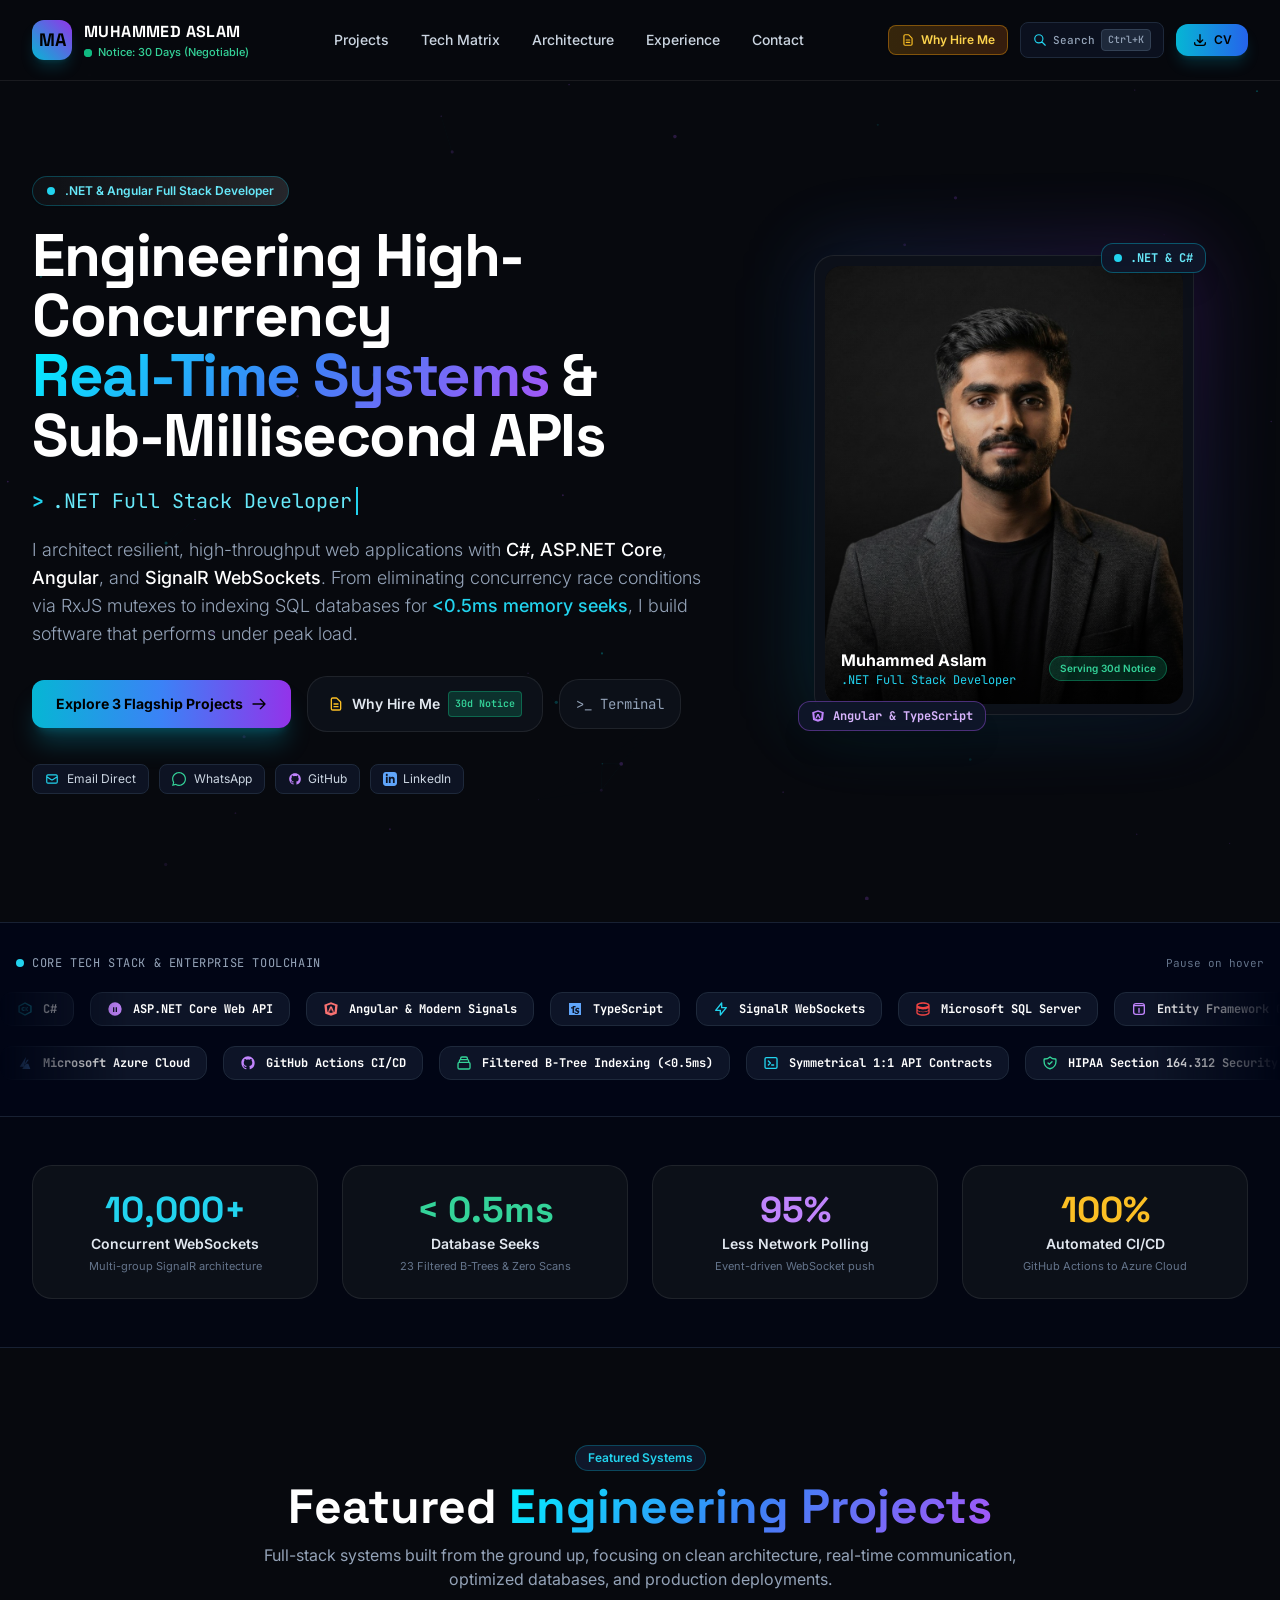
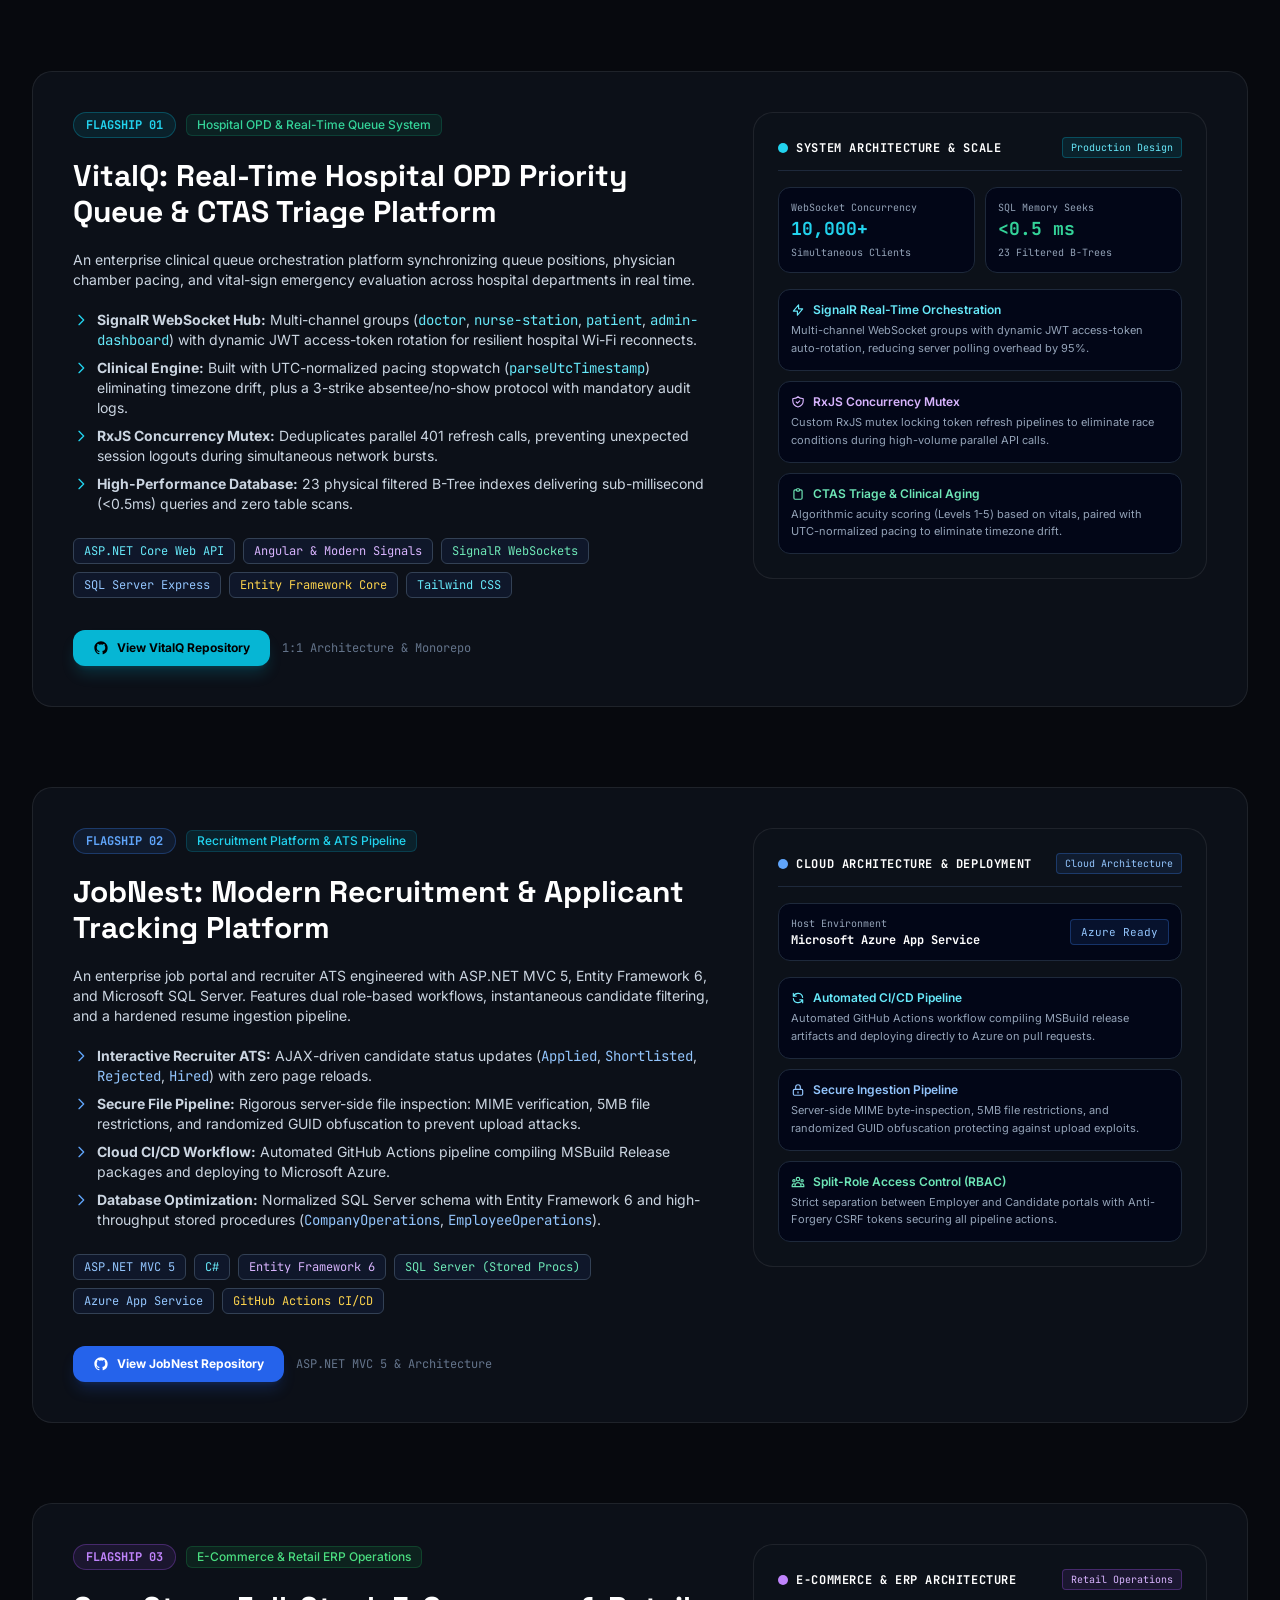
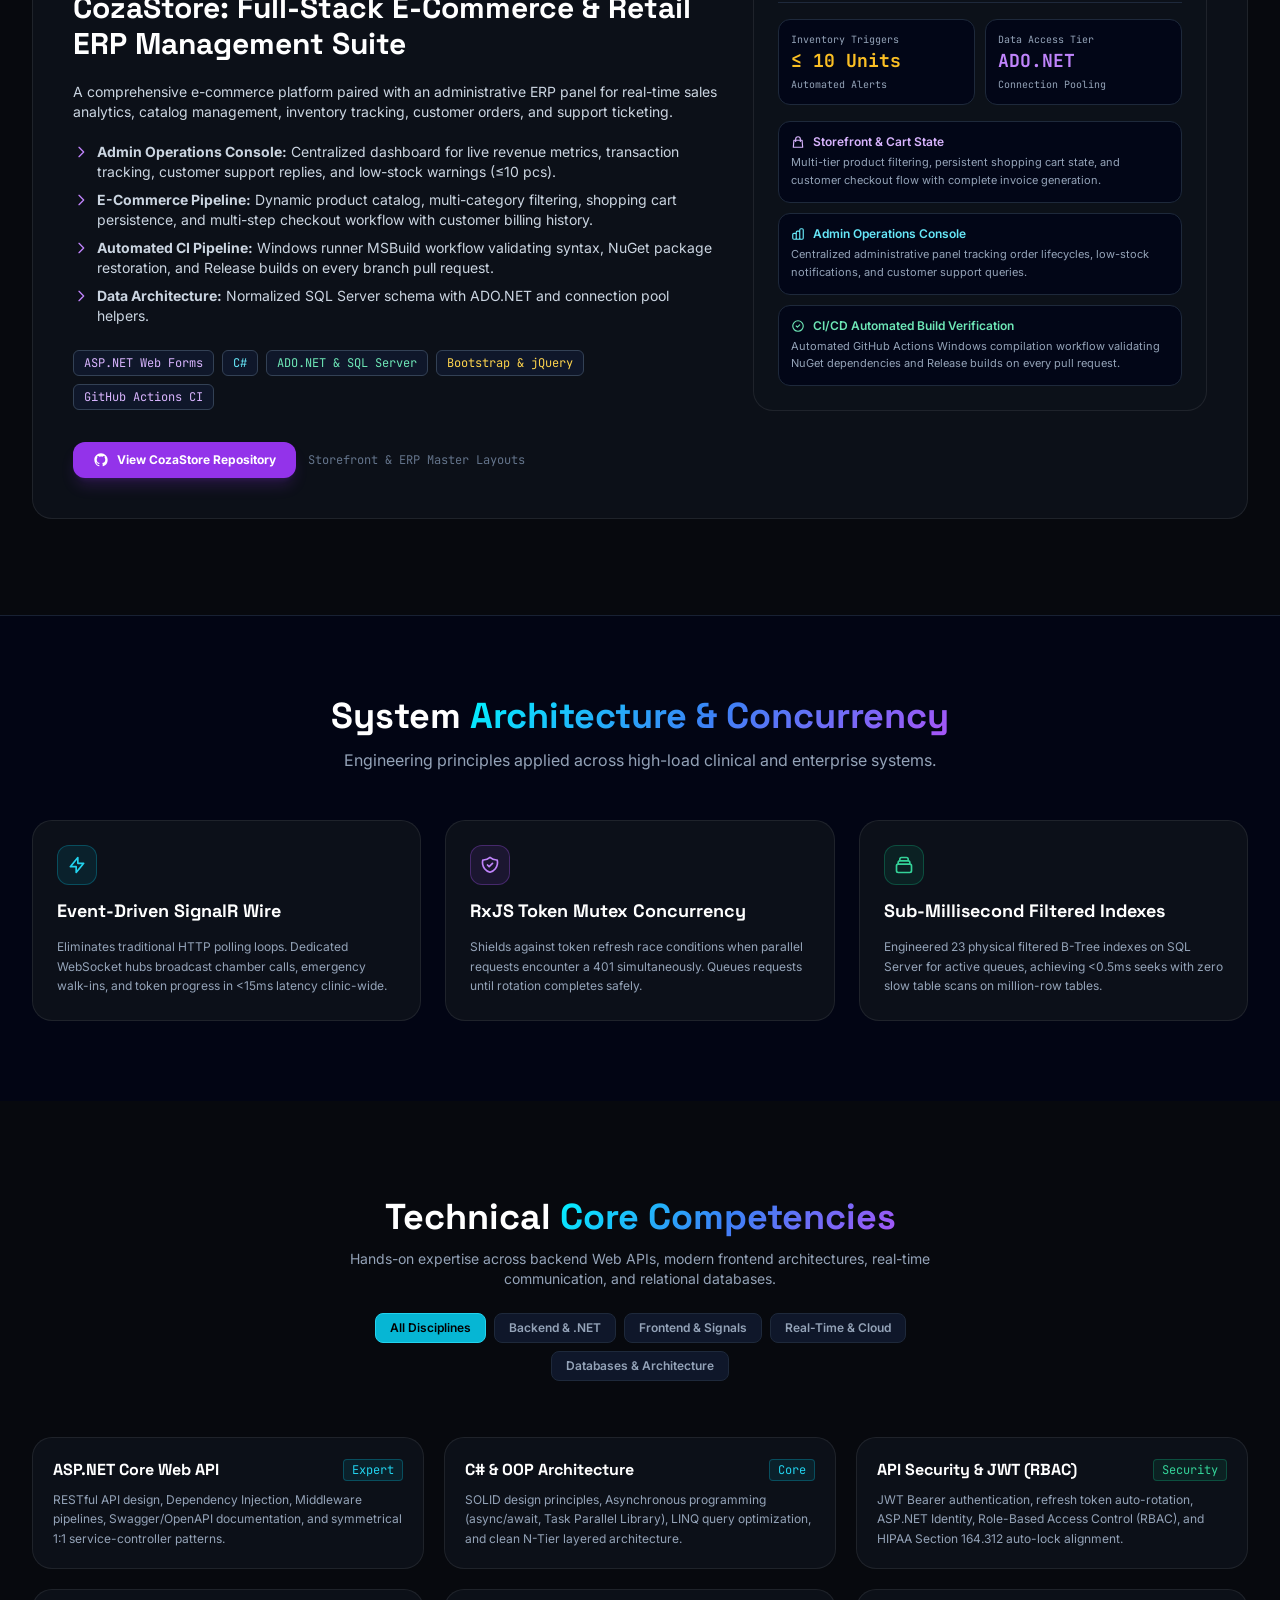
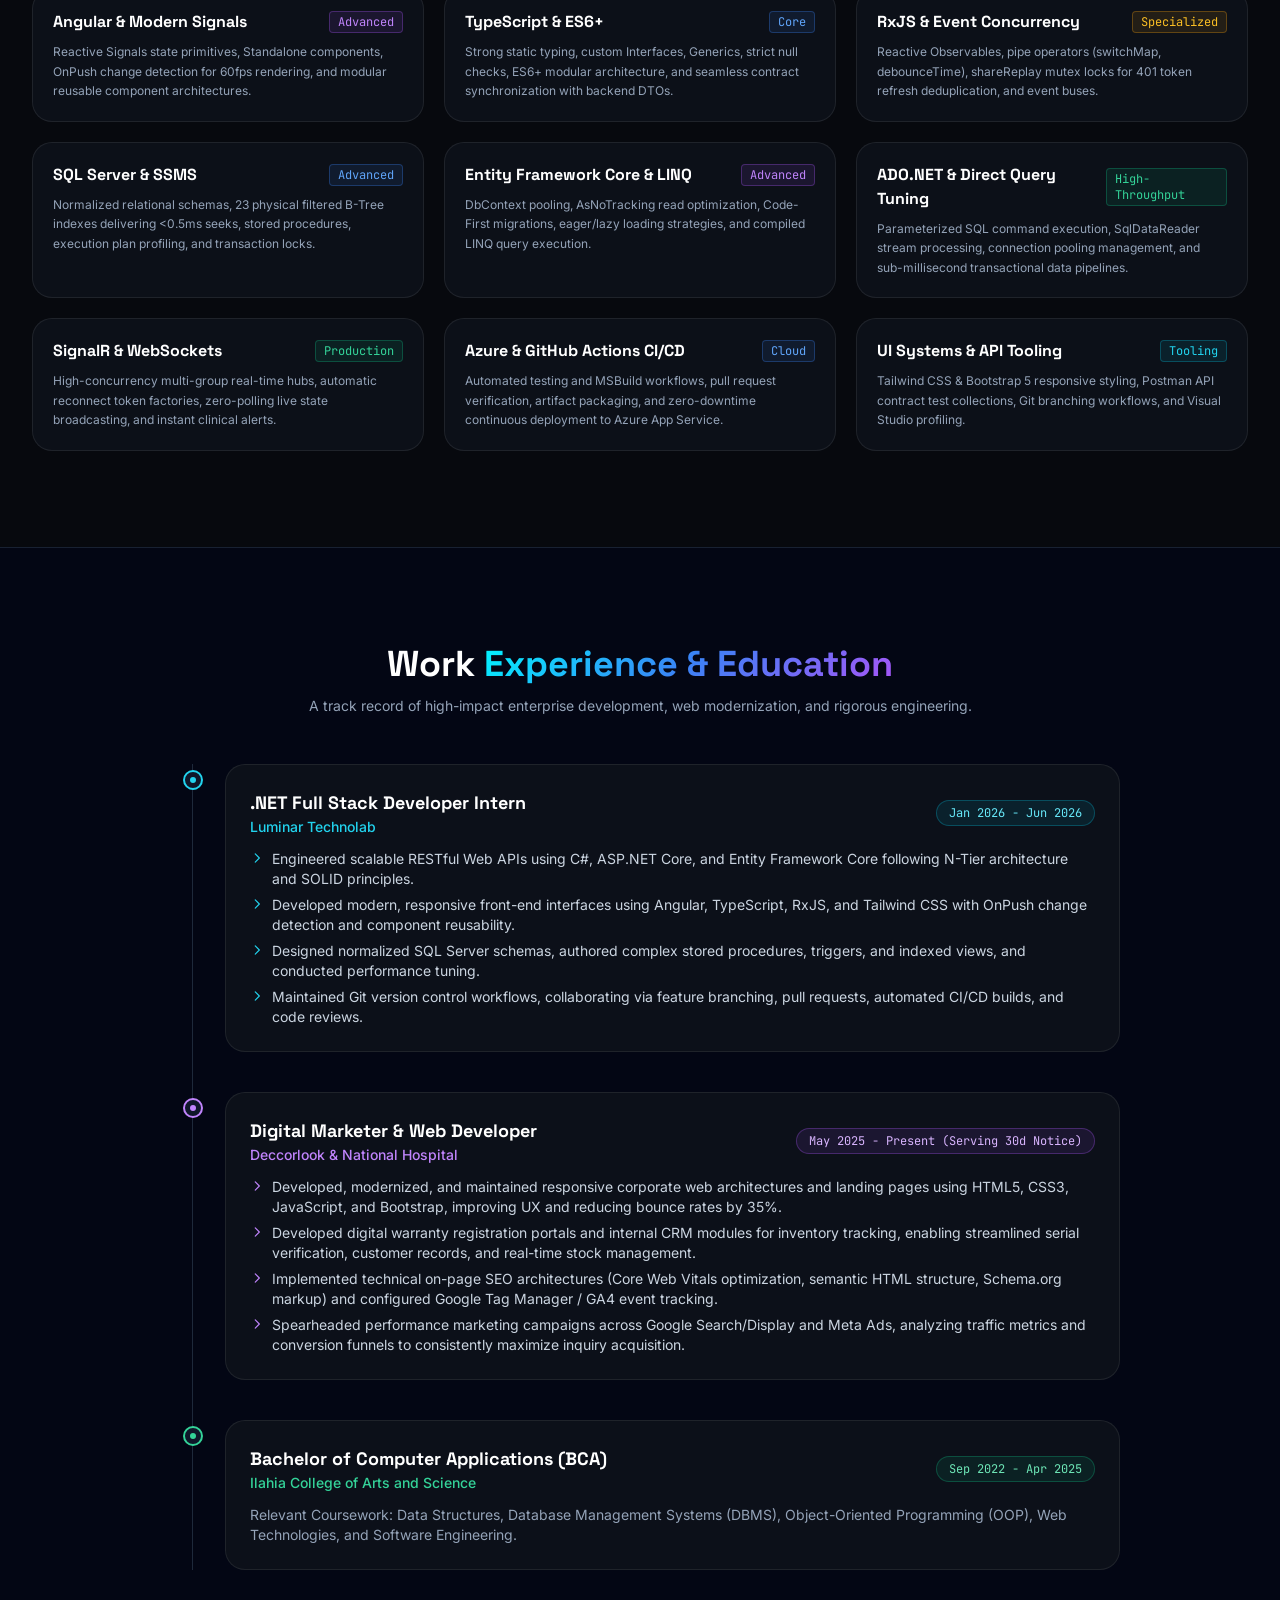
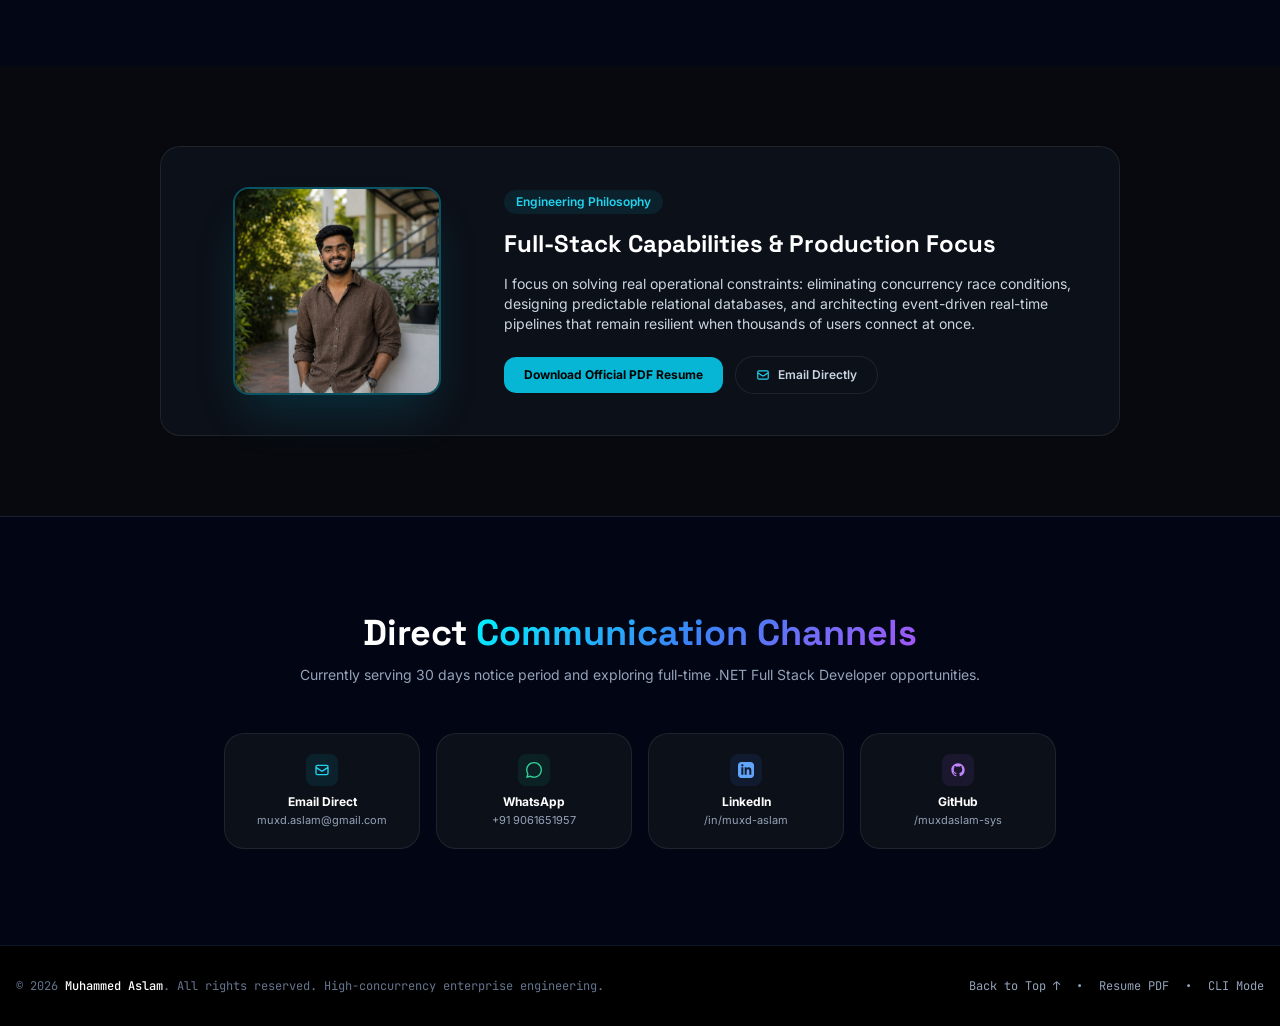
==== commit 56cd2d62: "perf: overhaul mobile UX, optimize canvas and font performance, and clean up dead code and assets" ====
--- a/index.html
+++ b/index.html
@@ -17,10 +17,11 @@
   <!-- Favicon -->
   <link rel="icon" type="image/svg+xml" href="data:image/svg+xml,<svg xmlns='http://www.w3.org/2000/svg' viewBox='0 0 100 100'><text y='.9em' font-size='90'>⚡</text></svg>">
 
-  <!-- Google Fonts: Space Grotesk, Inter, JetBrains Mono -->
+  <!-- Google Fonts Preconnect & Optimized Weights -->
+  <link rel="dns-prefetch" href="https://fonts.googleapis.com">
   <link rel="preconnect" href="https://fonts.googleapis.com">
   <link rel="preconnect" href="https://fonts.gstatic.com" crossorigin>
-  <link href="https://fonts.googleapis.com/css2?family=Inter:wght@300;400;500;600;700&family=JetBrains+Mono:wght@400;500;700&family=Space+Grotesk:wght@500;600;700;800&display=swap" rel="stylesheet">
+  <link href="https://fonts.googleapis.com/css2?family=Inter:wght@400;500;600;700&family=JetBrains+Mono:wght@400;600&family=Space+Grotesk:wght@600;700&display=swap" rel="stylesheet">
 
   <!-- Standalone Production Minified Tailwind CSS -->
   <link rel="stylesheet" href="assets/css/tailwind.min.css">
@@ -48,10 +49,13 @@
           MA
         </div>
         <div>
-          <span class="font-heading font-bold text-sm sm:text-base tracking-wide text-white group-hover:text-cyan-400 transition-colors">MUHAMMED ASLAM</span>
+          <span class="font-heading font-bold text-xs sm:text-base tracking-wide text-white group-hover:text-cyan-400 transition-colors">MUHAMMED ASLAM</span>
           <div class="flex items-center gap-1.5">
             <span class="pulse-dot"></span>
-            <span class="text-[10px] sm:text-[11px] font-medium text-emerald-400">Notice: 30 Days (Negotiable)</span>
+            <span class="text-[10px] sm:text-[11px] font-medium text-emerald-400">
+              <span class="sm:hidden">30d Notice</span>
+              <span class="hidden sm:inline">Notice: 30 Days (Negotiable)</span>
+            </span>
           </div>
         </div>
       </a>
@@ -66,7 +70,7 @@
       </nav>
 
       <!-- Action Utilities -->
-      <div class="flex items-center gap-2 sm:gap-3">
+      <div class="flex items-center gap-1.5 sm:gap-3">
         
         <!-- Why Hire Me Button -->
         <button onclick="openRecruiterPitchModal()" class="hidden sm:inline-flex items-center gap-1.5 px-3 py-1.5 rounded-lg bg-gradient-to-r from-amber-500/20 to-orange-500/20 hover:from-amber-500/30 hover:to-orange-500/30 border border-amber-500/40 text-amber-300 text-xs font-semibold shadow-sm transition-all hover:scale-105">
@@ -74,22 +78,21 @@
           <span>Why Hire Me</span>
         </button>
 
-
         <!-- Command Search / Quick Jump Trigger -->
-        <button id="cmdPaletteTrigger" class="flex items-center gap-1.5 px-2.5 sm:px-3 py-1.5 rounded-lg border border-slate-800 bg-slate-900/60 text-slate-400 hover:text-cyan-400 hover:border-slate-700 text-xs font-medium transition-all" title="Quick Jump & Search (Ctrl+K)">
+        <button id="cmdPaletteTrigger" class="flex items-center gap-1.5 px-2 sm:px-3 py-1.5 rounded-lg border border-slate-800 bg-slate-900/60 text-slate-400 hover:text-cyan-400 hover:border-slate-700 text-xs font-medium transition-all" title="Quick Jump & Search (Ctrl+K)">
           <svg class="w-3.5 h-3.5 text-cyan-400" fill="none" stroke="currentColor" viewBox="0 0 24 24"><path stroke-linecap="round" stroke-linejoin="round" stroke-width="2" d="M21 21l-6-6m2-5a7 7 0 11-14 0 7 7 0 0114 0z"/></svg>
           <span class="hidden sm:inline font-mono text-[11px] text-slate-400">Search</span>
           <kbd class="hidden md:inline-block px-1.5 py-0.5 rounded bg-slate-800 border border-slate-700 text-[10px] text-slate-400 font-mono">Ctrl+K</kbd>
         </button>
 
         <!-- Download CV Button -->
-        <button onclick="downloadResume()" class="inline-flex items-center gap-1.5 px-3 sm:px-4 py-1.5 sm:py-2 rounded-xl bg-gradient-to-r from-cyan-500 to-blue-600 hover:from-cyan-400 hover:to-blue-500 text-black font-semibold text-xs shadow-lg shadow-cyan-500/20 transition-all hover:scale-105 active:scale-95">
+        <button onclick="downloadResume()" class="inline-flex items-center gap-1.5 px-2.5 sm:px-4 py-1.5 sm:py-2 rounded-xl bg-gradient-to-r from-cyan-500 to-blue-600 hover:from-cyan-400 hover:to-blue-500 text-black font-semibold text-xs shadow-lg shadow-cyan-500/20 transition-all hover:scale-105 active:scale-95">
           <svg class="w-3.5 h-3.5 sm:w-4 sm:h-4" fill="none" stroke="currentColor" viewBox="0 0 24 24"><path stroke-linecap="round" stroke-linejoin="round" stroke-width="2" d="M4 16v1a3 3 0 003 3h10a3 3 0 003-3v-1m-4-4l-4 4m0 0l-4-4m4 4V4"/></svg>
           <span>CV</span>
         </button>
 
         <!-- Mobile Hamburger Menu Button -->
-        <button id="mobileMenuBtn" class="md:hidden p-2 rounded-xl bg-slate-900 border border-slate-800 text-slate-300 hover:text-cyan-400 focus:outline-none transition-colors" aria-label="Open Navigation Menu">
+        <button id="mobileMenuBtn" class="md:hidden p-2 rounded-xl bg-slate-900 border border-slate-800 text-slate-300 hover:text-cyan-400 focus:outline-none transition-colors min-w-[36px] min-h-[36px] flex items-center justify-center" aria-label="Open Navigation Menu">
           <svg class="w-5 h-5" fill="none" stroke="currentColor" viewBox="0 0 24 24"><path stroke-linecap="round" stroke-linejoin="round" stroke-width="2" d="M4 6h16M4 12h16M4 18h16"/></svg>
         </button>
 
@@ -172,45 +175,45 @@
           </p>
 
           <!-- Primary CTAs -->
-          <div class="flex flex-wrap items-center justify-center lg:justify-start gap-3 sm:gap-4 pt-2">
+          <div class="flex flex-col sm:flex-row items-stretch sm:items-center justify-center lg:justify-start gap-3 sm:gap-4 pt-2">
             
-            <a href="#projects" class="inline-flex items-center gap-2 px-5 sm:px-6 py-3 sm:py-3.5 rounded-xl bg-gradient-to-r from-cyan-500 via-blue-500 to-purple-600 hover:from-cyan-400 hover:to-purple-500 text-black font-bold text-xs sm:text-sm shadow-xl shadow-cyan-500/25 transition-all hover:scale-105 active:scale-95">
+            <a href="#projects" class="inline-flex items-center justify-center gap-2 px-5 sm:px-6 py-3.5 rounded-xl bg-gradient-to-r from-cyan-500 via-blue-500 to-purple-600 hover:from-cyan-400 hover:to-purple-500 text-black font-bold text-xs sm:text-sm shadow-xl shadow-cyan-500/25 transition-all hover:scale-105 active:scale-95 text-center">
               <span>Explore 3 Flagship Projects</span>
               <svg class="w-4 h-4" fill="none" stroke="currentColor" viewBox="0 0 24 24"><path stroke-linecap="round" stroke-linejoin="round" stroke-width="2" d="M14 5l7 7m0 0l-7 7m7-7H3"/></svg>
             </a>
 
-            <button onclick="openRecruiterPitchModal()" class="inline-flex items-center gap-2 px-4 sm:px-5 py-3 sm:py-3.5 rounded-xl solid-card hover:bg-slate-800/80 text-slate-200 text-xs sm:text-sm font-semibold transition-all hover:border-amber-500/50 hover:text-amber-300">
+            <button onclick="openRecruiterPitchModal()" class="inline-flex items-center justify-center gap-2 px-4 sm:px-5 py-3.5 rounded-xl solid-card hover:bg-slate-800/80 text-slate-200 text-xs sm:text-sm font-semibold transition-all hover:border-amber-500/50 hover:text-amber-300 text-center">
               <svg class="w-4 h-4 text-amber-400" fill="none" stroke="currentColor" viewBox="0 0 24 24"><path stroke-linecap="round" stroke-linejoin="round" stroke-width="2" d="M9 12h6m-6 4h6m2 5H7a2 2 0 01-2-2V5a2 2 0 012-2h5.586a1 1 0 01.707.293l5.414 5.414a1 1 0 01.293.707V19a2 2 0 01-2 2z"/></svg>
               <span>Why Hire Me</span>
               <span class="px-1.5 py-0.5 rounded bg-emerald-500/20 text-emerald-400 border border-emerald-500/40 text-[10px] font-mono">30d Notice</span>
             </button>
 
-            <button onclick="toggleTerminal()" class="hidden sm:inline-flex items-center gap-2 px-4 py-3.5 rounded-xl solid-card hover:bg-slate-800/80 text-slate-400 hover:text-cyan-400 text-xs sm:text-sm font-mono transition-all">
+            <button onclick="toggleTerminal()" class="hidden sm:inline-flex items-center justify-center gap-2 px-4 py-3.5 rounded-xl solid-card hover:bg-slate-800/80 text-slate-400 hover:text-cyan-400 text-xs sm:text-sm font-mono transition-all">
               <span>&gt;_ Terminal</span>
             </button>
 
           </div>
 
           <!-- Contact Quick-Bar -->
-          <div class="pt-3 flex flex-wrap items-center justify-center lg:justify-start gap-2.5 text-xs text-slate-400">
+          <div class="pt-3 grid grid-cols-2 sm:flex sm:flex-wrap items-center justify-center lg:justify-start gap-2 sm:gap-2.5 text-xs text-slate-400">
             
-            <a href="mailto:muxd.aslam@gmail.com" onclick="copyEmail()" class="inline-flex items-center gap-2 px-3 py-1.5 rounded-lg bg-slate-900/80 hover:bg-slate-800 border border-slate-800 hover:border-cyan-500/40 text-slate-300 transition-all">
-              <svg class="w-3.5 h-3.5 text-cyan-400" fill="none" stroke="currentColor" viewBox="0 0 24 24"><path stroke-linecap="round" stroke-linejoin="round" stroke-width="2" d="M3 8l7.89 5.26a2 2 0 002.22 0L21 8M5 19h14a2 2 0 002-2V7a2 2 0 00-2-2H5a2 2 0 00-2 2v10a2 2 0 002 2z"/></svg>
-              <span>muxd.aslam@gmail.com</span>
+            <a href="mailto:muxd.aslam@gmail.com" onclick="copyEmail()" class="inline-flex items-center justify-center gap-1.5 sm:gap-2 px-3 py-2.5 sm:py-1.5 rounded-lg bg-slate-900/80 hover:bg-slate-800 border border-slate-800 hover:border-cyan-500/40 text-slate-300 transition-all text-center">
+              <svg class="w-3.5 h-3.5 text-cyan-400 shrink-0" fill="none" stroke="currentColor" viewBox="0 0 24 24"><path stroke-linecap="round" stroke-linejoin="round" stroke-width="2" d="M3 8l7.89 5.26a2 2 0 002.22 0L21 8M5 19h14a2 2 0 002-2V7a2 2 0 00-2-2H5a2 2 0 00-2 2v10a2 2 0 002 2z"/></svg>
+              <span class="truncate">Email Direct</span>
             </a>
 
-            <a href="https://wa.me/919061651957?text=Hi%20Muhammed%20Aslam,%20I%20reviewed%20your%20portfolio" target="_blank" rel="noopener" class="inline-flex items-center gap-2 px-3 py-1.5 rounded-lg bg-slate-900/80 hover:bg-slate-800 border border-slate-800 hover:border-emerald-500/40 text-slate-300 transition-all">
-              <svg class="w-3.5 h-3.5 text-emerald-400" fill="currentColor" viewBox="0 0 24 24"><path d="M.057 24l1.687-6.163c-1.041-1.804-1.588-3.849-1.587-5.946.003-6.556 5.338-11.891 11.893-11.891 3.181.001 6.167 1.24 8.413 3.488 2.245 2.248 3.481 5.236 3.48 8.414-.003 6.557-5.338 11.892-11.893 11.892-1.99-.001-3.951-.5-5.688-1.448l-6.305 1.654zm6.597-3.807c1.676.995 3.276 1.591 5.392 1.592 5.448 0 9.886-4.434 9.889-9.885.002-5.462-4.415-9.89-9.881-9.892-5.452 0-9.887 4.434-9.889 9.884-.001 2.225.651 3.891 1.746 5.634l-.999 3.648 3.742-.981z"/></svg>
+            <a href="https://wa.me/919061651957?text=Hi%20Muhammed%20Aslam,%20I%20reviewed%20your%20portfolio" target="_blank" rel="noopener" class="inline-flex items-center justify-center gap-1.5 sm:gap-2 px-3 py-2.5 sm:py-1.5 rounded-lg bg-slate-900/80 hover:bg-slate-800 border border-slate-800 hover:border-emerald-500/40 text-slate-300 transition-all text-center">
+              <svg class="w-3.5 h-3.5 text-emerald-400 shrink-0" fill="currentColor" viewBox="0 0 24 24"><path d="M.057 24l1.687-6.163c-1.041-1.804-1.588-3.849-1.587-5.946.003-6.556 5.338-11.891 11.893-11.891 3.181.001 6.167 1.24 8.413 3.488 2.245 2.248 3.481 5.236 3.48 8.414-.003 6.557-5.338 11.892-11.893 11.892-1.99-.001-3.951-.5-5.688-1.448l-6.305 1.654zm6.597-3.807c1.676.995 3.276 1.591 5.392 1.592 5.448 0 9.886-4.434 9.889-9.885.002-5.462-4.415-9.89-9.881-9.892-5.452 0-9.887 4.434-9.889 9.884-.001 2.225.651 3.891 1.746 5.634l-.999 3.648 3.742-.981z"/></svg>
               <span>WhatsApp</span>
             </a>
 
-            <a href="https://github.com/muxdaslam-sys" target="_blank" rel="noopener" class="inline-flex items-center gap-1.5 px-3 py-1.5 rounded-lg bg-slate-900/80 hover:bg-slate-800 border border-slate-800 hover:border-purple-500/40 text-slate-300 transition-all">
-              <svg class="w-3.5 h-3.5 text-purple-400" fill="currentColor" viewBox="0 0 24 24"><path fill-rule="evenodd" clip-rule="evenodd" d="M12 2C6.477 2 2 6.484 2 12.017c0 4.425 2.865 8.18 6.839 9.504.5.092.682-.217.682-.483 0-.237-.008-.868-.013-1.703-2.782.605-3.369-1.343-3.369-1.343-.454-1.158-1.11-1.466-1.11-1.466-.908-.62.069-.608.069-.608 1.003.07 1.53 1.032 1.53 1.032.892 1.53 2.341 1.088 2.91.832.092-.647.35-1.088.636-1.338-2.22-.253-4.555-1.113-4.555-4.951 0-1.093.39-1.988 1.029-2.688-.103-.253-.446-1.272.098-2.65 0 0 .84-.27 2.75 1.026A9.564 9.564 0 0112 6.844c.85.004 1.705.115 2.504.337 1.909-1.296 2.747-1.027 2.747-1.027.546 1.379.202 2.398.1 2.651.64.7 1.028 1.595 1.028 2.688 0 3.848-2.339 4.695-4.566 4.943.359.309.678.92.678 1.855 0 1.338-.012 2.419-.012 2.747 0 .268.18.58.688.482A10.019 10.019 0 0022 12.017C22 6.484 17.522 2 12 2z"/></svg>
+            <a href="https://github.com/muxdaslam-sys" target="_blank" rel="noopener" class="inline-flex items-center justify-center gap-1.5 px-3 py-2.5 sm:py-1.5 rounded-lg bg-slate-900/80 hover:bg-slate-800 border border-slate-800 hover:border-purple-500/40 text-slate-300 transition-all text-center">
+              <svg class="w-3.5 h-3.5 text-purple-400 shrink-0" fill="currentColor" viewBox="0 0 24 24"><path fill-rule="evenodd" clip-rule="evenodd" d="M12 2C6.477 2 2 6.484 2 12.017c0 4.425 2.865 8.18 6.839 9.504.5.092.682-.217.682-.483 0-.237-.008-.868-.013-1.703-2.782.605-3.369-1.343-3.369-1.343-.454-1.158-1.11-1.466-1.11-1.466-.908-.62.069-.608.069-.608 1.003.07 1.53 1.032 1.53 1.032.892 1.53 2.341 1.088 2.91.832.092-.647.35-1.088.636-1.338-2.22-.253-4.555-1.113-4.555-4.951 0-1.093.39-1.988 1.029-2.688-.103-.253-.446-1.272.098-2.65 0 0 .84-.27 2.75 1.026A9.564 9.564 0 0112 6.844c.85.004 1.705.115 2.504.337 1.909-1.296 2.747-1.027 2.747-1.027.546 1.379.202 2.398.1 2.651.64.7 1.028 1.595 1.028 2.688 0 3.848-2.339 4.695-4.566 4.943.359.309.678.92.678 1.855 0 1.338-.012 2.419-.012 2.747 0 .268.18.58.688.482A10.019 10.019 0 0022 12.017C22 6.484 17.522 2 12 2z"/></svg>
               <span>GitHub</span>
             </a>
 
-            <a href="https://linkedin.com/in/muxd-aslam" target="_blank" rel="noopener" class="inline-flex items-center gap-1.5 px-3 py-1.5 rounded-lg bg-slate-900/80 hover:bg-slate-800 border border-slate-800 hover:border-blue-500/40 text-slate-300 transition-all">
-              <svg class="w-3.5 h-3.5 text-blue-400" fill="currentColor" viewBox="0 0 24 24"><path d="M19 0h-14c-2.761 0-5 2.239-5 5v14c0 2.761 2.239 5 5 5h14c2.762 0 5-2.239 5-5v-14c0-2.761-2.238-5-5-5zm-11 19h-3v-11h3v11zm-1.5-12.268c-.966 0-1.75-.79-1.75-1.764s.784-1.764 1.75-1.764 1.75.79 1.75 1.764-.783 1.764-1.75 1.764zm13.5 12.268h-3v-5.604c0-3.368-4-3.113-4 0v5.604h-3v-11h3v1.765c1.396-2.586 7-2.777 7 2.476v6.759z"/></svg>
+            <a href="https://linkedin.com/in/muxd-aslam" target="_blank" rel="noopener" class="inline-flex items-center justify-center gap-1.5 px-3 py-2.5 sm:py-1.5 rounded-lg bg-slate-900/80 hover:bg-slate-800 border border-slate-800 hover:border-blue-500/40 text-slate-300 transition-all text-center">
+              <svg class="w-3.5 h-3.5 text-blue-400 shrink-0" fill="currentColor" viewBox="0 0 24 24"><path d="M19 0h-14c-2.761 0-5 2.239-5 5v14c0 2.761 2.239 5 5 5h14c2.762 0 5-2.239 5-5v-14c0-2.761-2.238-5-5-5zm-11 19h-3v-11h3v11zm-1.5-12.268c-.966 0-1.75-.79-1.75-1.764s.784-1.764 1.75-1.764 1.75.79 1.75 1.764-.783 1.764-1.75 1.764zm13.5 12.268h-3v-5.604c0-3.368-4-3.113-4 0v5.604h-3v-11h3v1.765c1.396-2.586 7-2.777 7 2.476v6.759z"/></svg>
               <span>LinkedIn</span>
             </a>
 
@@ -228,7 +231,7 @@
             <!-- Portrait Card -->
             <div class="relative h-[340px] sm:h-[420px] lg:h-[460px] solid-card border border-cyan-500/30 p-2 sm:p-2.5 bg-slate-900/90 shadow-2xl rounded-2xl overflow-hidden">
               <div class="relative w-full h-full rounded-2xl overflow-hidden bg-slate-950">
-                <img src="assets/images/aslam-blazer.jpg" alt="Muhammed Aslam: Executive Studio Portrait" class="w-full h-full object-cover object-top hover:scale-105 transition-transform duration-700" loading="eager">
+                <img src="assets/images/aslam-blazer.jpg" alt="Muhammed Aslam: Executive Studio Portrait" width="400" height="480" fetchpriority="high" class="w-full h-full object-cover object-top hover:scale-105 transition-transform duration-700" loading="eager">
                 <div class="absolute inset-0 bg-gradient-to-t from-black/90 via-black/20 to-transparent"></div>
                 
                 <div class="absolute bottom-3 left-3 right-3 sm:bottom-4 sm:left-4 sm:right-4">
@@ -924,13 +927,13 @@
           Hands-on expertise across backend Web APIs, modern frontend architectures, real-time communication, and relational databases.
         </p>
 
-        <!-- Category Filter Tabs -->
-        <div class="flex flex-wrap items-center justify-center gap-1.5 sm:gap-2 pt-3">
-          <button class="skill-tab active-tab px-3 py-1.5 rounded-lg text-xs font-semibold bg-cyan-500 text-black border border-cyan-400 transition-all" data-filter="all">All Disciplines</button>
-          <button class="skill-tab px-3 py-1.5 rounded-lg text-xs font-semibold bg-slate-900 text-slate-400 border border-slate-800 hover:text-white transition-all" data-filter="backend">Backend &amp; .NET</button>
-          <button class="skill-tab px-3 py-1.5 rounded-lg text-xs font-semibold bg-slate-900 text-slate-400 border border-slate-800 hover:text-white transition-all" data-filter="frontend">Frontend &amp; Signals</button>
-          <button class="skill-tab px-3 py-1.5 rounded-lg text-xs font-semibold bg-slate-900 text-slate-400 border border-slate-800 hover:text-white transition-all" data-filter="realtime">Real-Time &amp; Cloud</button>
-          <button class="skill-tab px-3 py-1.5 rounded-lg text-xs font-semibold bg-slate-900 text-slate-400 border border-slate-800 hover:text-white transition-all" data-filter="database">Databases &amp; Architecture</button>
+        <!-- Category Filter Tabs (Swipeable on Mobile) -->
+        <div class="flex items-center gap-2 pt-3 overflow-x-auto no-scrollbar py-2 -mx-4 px-4 sm:mx-0 sm:px-0 sm:flex-wrap sm:justify-center">
+          <button class="skill-tab active-tab shrink-0 px-3.5 py-2 sm:py-1.5 rounded-lg text-xs font-semibold bg-cyan-500 text-black border border-cyan-400 transition-all" data-filter="all">All Disciplines</button>
+          <button class="skill-tab shrink-0 px-3.5 py-2 sm:py-1.5 rounded-lg text-xs font-semibold bg-slate-900 text-slate-400 border border-slate-800 hover:text-white transition-all" data-filter="backend">Backend &amp; .NET</button>
+          <button class="skill-tab shrink-0 px-3.5 py-2 sm:py-1.5 rounded-lg text-xs font-semibold bg-slate-900 text-slate-400 border border-slate-800 hover:text-white transition-all" data-filter="frontend">Frontend &amp; Signals</button>
+          <button class="skill-tab shrink-0 px-3.5 py-2 sm:py-1.5 rounded-lg text-xs font-semibold bg-slate-900 text-slate-400 border border-slate-800 hover:text-white transition-all" data-filter="realtime">Real-Time &amp; Cloud</button>
+          <button class="skill-tab shrink-0 px-3.5 py-2 sm:py-1.5 rounded-lg text-xs font-semibold bg-slate-900 text-slate-400 border border-slate-800 hover:text-white transition-all" data-filter="database">Databases &amp; Architecture</button>
         </div>
       </div>
 
@@ -1206,7 +1209,7 @@
           
           <div class="md:col-span-4 flex justify-center">
             <div class="relative w-40 h-40 sm:w-52 sm:h-52 rounded-2xl overflow-hidden border-2 border-cyan-500/40 shadow-2xl shadow-cyan-500/20">
-              <img src="assets/images/aslam-casual.jpg" alt="Muhammed Aslam" class="w-full h-full object-cover object-top hover:scale-105 transition-transform duration-500" loading="lazy">
+              <img src="assets/images/aslam-casual.jpg" alt="Muhammed Aslam" width="208" height="208" class="w-full h-full object-cover object-top hover:scale-105 transition-transform duration-500" loading="lazy">
             </div>
           </div>
 
@@ -1317,7 +1320,7 @@
   <div id="recruiterPitchModal" class="hidden fixed inset-0 z-50 flex items-center justify-center p-3 sm:p-4 bg-black/85">
     <div class="glass-modal max-w-2xl w-full p-5 sm:p-7 rounded-2xl border-amber-500/40 relative shadow-2xl max-h-[90vh] overflow-y-auto space-y-5">
       
-      <button id="recruiterPitchClose" class="absolute top-4 right-4 text-slate-400 hover:text-white p-2" aria-label="Close modal">
+      <button id="recruiterPitchClose" class="absolute top-4 right-4 text-slate-400 hover:text-white p-2 min-w-[36px] min-h-[36px] flex items-center justify-center rounded-lg hover:bg-slate-800" aria-label="Close modal">
         ✕
       </button>
 
@@ -1423,7 +1426,7 @@
   </div>
 
   <!-- 2. COMMAND PALETTE MODAL (CTRL+K) -->
-  <div id="cmdPaletteModal" class="hidden fixed inset-0 z-50 flex items-start justify-center pt-20 sm:pt-24 p-3 sm:p-4 bg-black/80">
+  <div id="cmdPaletteModal" class="hidden fixed inset-0 z-50 flex items-start justify-center pt-8 sm:pt-24 p-3 sm:p-4 bg-black/80 backdrop-blur-sm">
     <div class="glass-modal max-w-xl w-full p-3 sm:p-4 rounded-2xl border-cyan-500/40 shadow-2xl space-y-3">
       
       <div class="flex items-center gap-2.5 px-3 py-2 rounded-xl bg-slate-900 border border-slate-800">
@@ -1432,7 +1435,7 @@
         <kbd class="text-[10px] text-slate-400 bg-slate-800 px-1.5 py-0.5 rounded border border-slate-700">ESC</kbd>
       </div>
 
-      <div id="cmdPaletteList" class="max-h-64 sm:max-h-72 overflow-y-auto space-y-1">
+      <div id="cmdPaletteList" class="max-h-56 sm:max-h-72 overflow-y-auto space-y-1">
         <!-- Rendered by JS -->
       </div>
 
@@ -1440,20 +1443,20 @@
   </div>
 
   <!-- 3. IN-PAGE RECRUITER TERMINAL DRAWER -->
-  <div id="terminalDrawer" class="hidden fixed inset-x-3 bottom-3 sm:inset-x-auto sm:right-6 sm:bottom-6 z-50 sm:w-full sm:max-w-lg shadow-2xl">
-    <div class="terminal-window border border-cyan-500/40 overflow-hidden">
+  <div id="terminalDrawer" class="hidden fixed inset-x-2 bottom-2 sm:inset-x-auto sm:right-6 sm:bottom-6 z-50 sm:w-full sm:max-w-lg shadow-2xl max-h-[85vh] flex flex-col">
+    <div class="terminal-window border border-cyan-500/40 overflow-hidden flex flex-col rounded-xl">
       
-      <div class="terminal-header flex items-center justify-between">
+      <div class="terminal-header flex items-center justify-between shrink-0">
         <div class="flex items-center gap-1.5 sm:gap-2">
           <div class="terminal-dot bg-red-500"></div>
           <div class="terminal-dot bg-yellow-500"></div>
           <div class="terminal-dot bg-green-500"></div>
           <span class="text-[11px] sm:text-xs text-slate-300 font-mono ml-1.5">aslam@portfolio: ~ (Interactive CLI)</span>
         </div>
-        <button id="terminalCloseBtn" class="text-slate-400 hover:text-white text-xs px-2 py-0.5" aria-label="Close terminal">✕</button>
-      </div>
-
-      <div id="terminalOutput" class="p-3 sm:p-4 h-52 sm:h-64 overflow-y-auto text-xs font-mono space-y-2 bg-slate-950/95">
+        <button id="terminalCloseBtn" class="text-slate-400 hover:text-white text-xs px-2.5 py-1 min-h-[32px] min-w-[32px] flex items-center justify-center" aria-label="Close terminal">✕</button>
+      </div>
+
+      <div id="terminalOutput" class="p-3 sm:p-4 h-48 sm:h-64 max-h-[45vh] overflow-y-auto text-xs font-mono space-y-2 bg-slate-950/95">
         <div class="text-cyan-400">Muhammed Aslam Portfolio Terminal v2.1</div>
         <div class="text-slate-400">Type <span class="text-yellow-300 font-bold">'help'</span> for command index. Type <span class="text-emerald-300 font-bold">'notice'</span> or <span class="text-cyan-300 font-bold">'match'</span> for candidate overview.</div>
       </div>
--- a/assets/css/style.css
+++ b/assets/css/style.css
@@ -189,36 +189,6 @@
   100% { transform: scale(3.2); opacity: 0; }
 }
 
-/* 3D Flip Card Container for Hero Portrait */
-.flip-card-wrapper {
-  perspective: 1200px;
-}
-
-.flip-card-inner {
-  position: relative;
-  width: 100%;
-  height: 100%;
-  transition: transform 0.8s cubic-bezier(0.4, 0, 0.2, 1);
-  transform-style: preserve-3d;
-}
-
-.flip-card-inner.is-flipped {
-  transform: rotateY(180deg);
-}
-
-.flip-card-front,
-.flip-card-back {
-  position: absolute;
-  top: 0;
-  left: 0;
-  width: 100%;
-  height: 100%;
-  -webkit-backface-visibility: hidden;
-  backface-visibility: hidden;
-  border-radius: 1.5rem;
-  overflow: hidden;
-}
-
 .flip-card-back {
   transform: rotateY(180deg);
 }
@@ -318,21 +288,7 @@
   touch-action: manipulation;
 }
 
-/* Sound Wave Animation */
-.sound-bar {
-  display: inline-block;
-  width: 2.5px;
-  height: 10px;
-  background-color: var(--accent-cyan);
-  border-radius: 2px;
-  animation: soundWave 1.2s ease-in-out infinite alternate;
-}
-.sound-bar:nth-child(2) { animation-delay: 0.2s; height: 14px; }
-.sound-bar:nth-child(3) { animation-delay: 0.4s; height: 8px; }
-
-@keyframes soundWave {
-  0% { transform: scaleY(0.4); }
-  100% { transform: scaleY(1.2); }
+100% { transform: scaleY(1.2); }
 }
 
 /* Mobile Drawer Animation */
@@ -349,3 +305,24 @@
   pointer-events: auto;
   transform: translateY(0);
 }
+
+/* Mobile Smooth Utilities & Hardware Acceleration */
+.no-scrollbar::-webkit-scrollbar {
+  display: none;
+}
+.no-scrollbar {
+  -ms-overflow-style: none;
+  scrollbar-width: none;
+}
+.floating-chip,
+.floating-chip-delayed {
+  will-change: transform;
+}
+.marquee-track-left,
+.marquee-track-right {
+  will-change: transform;
+}
+.glass-modal,
+.terminal-window {
+  -webkit-overflow-scrolling: touch;
+}
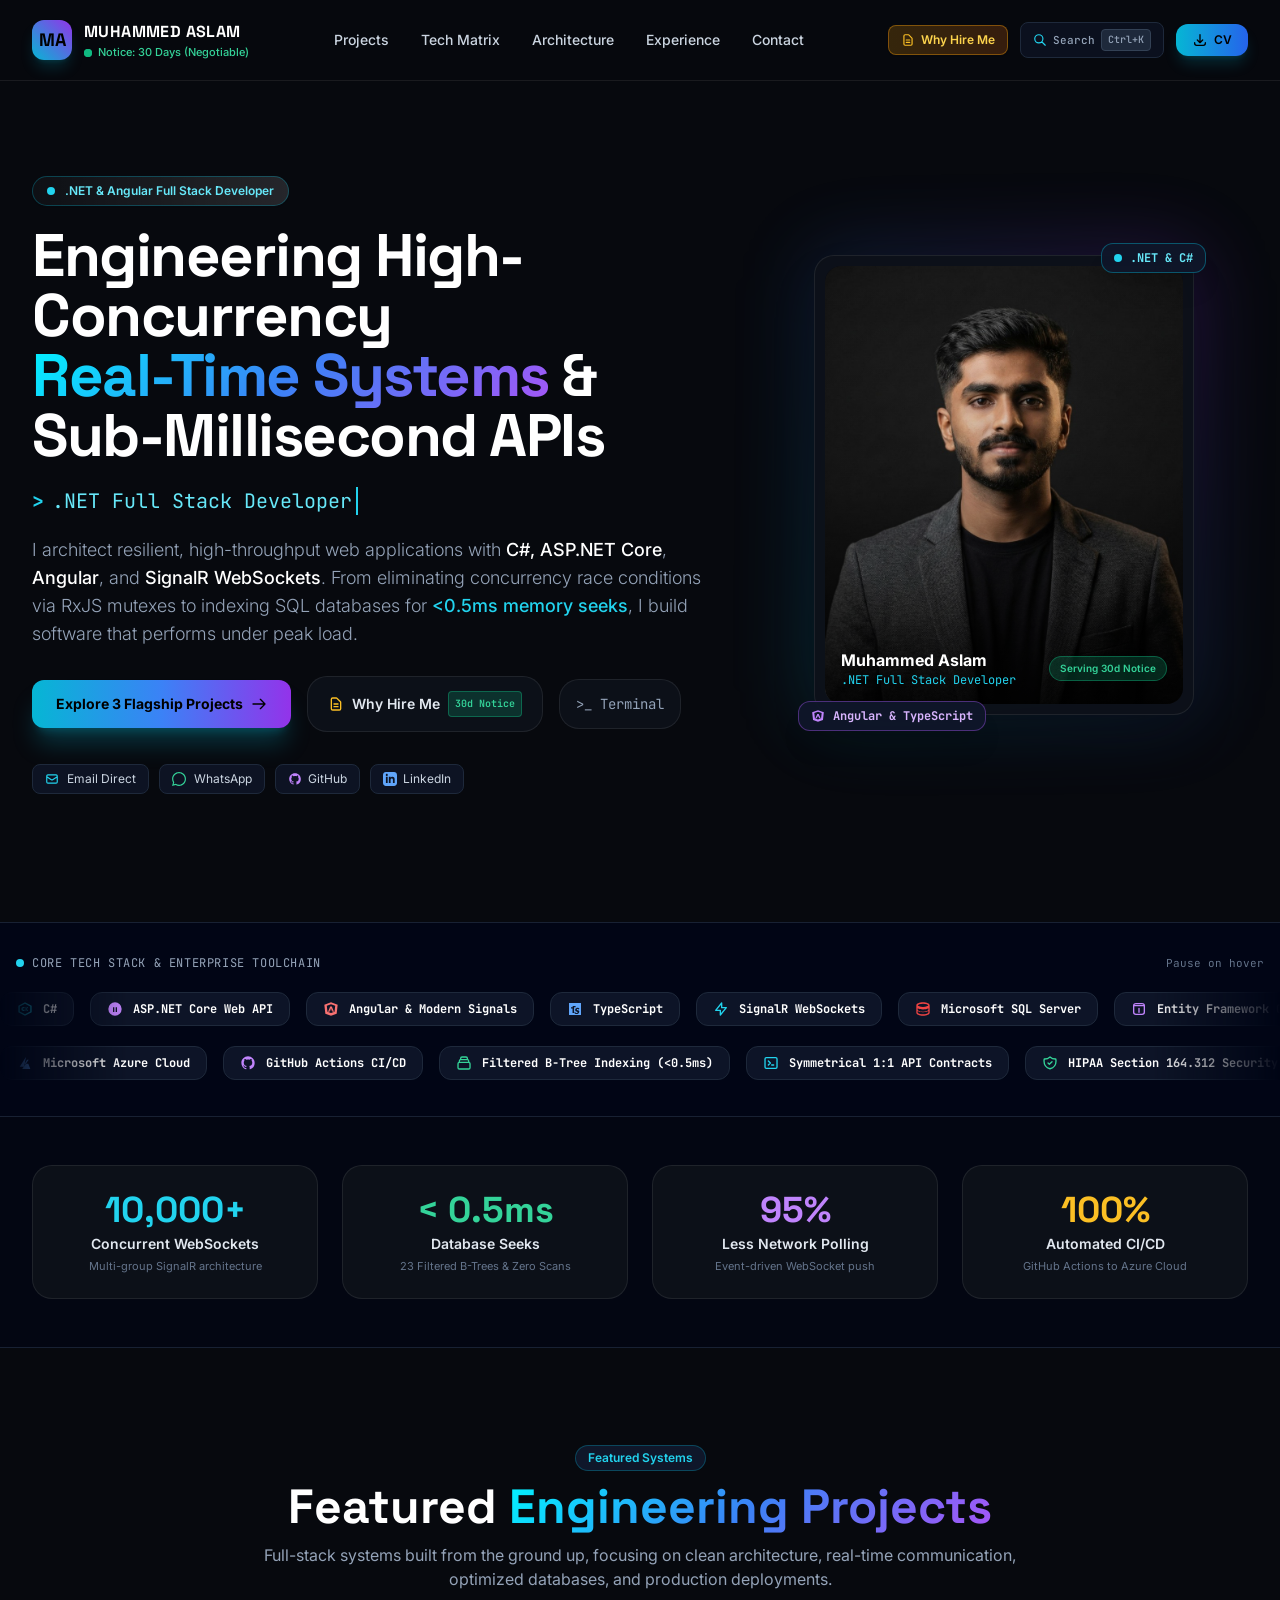
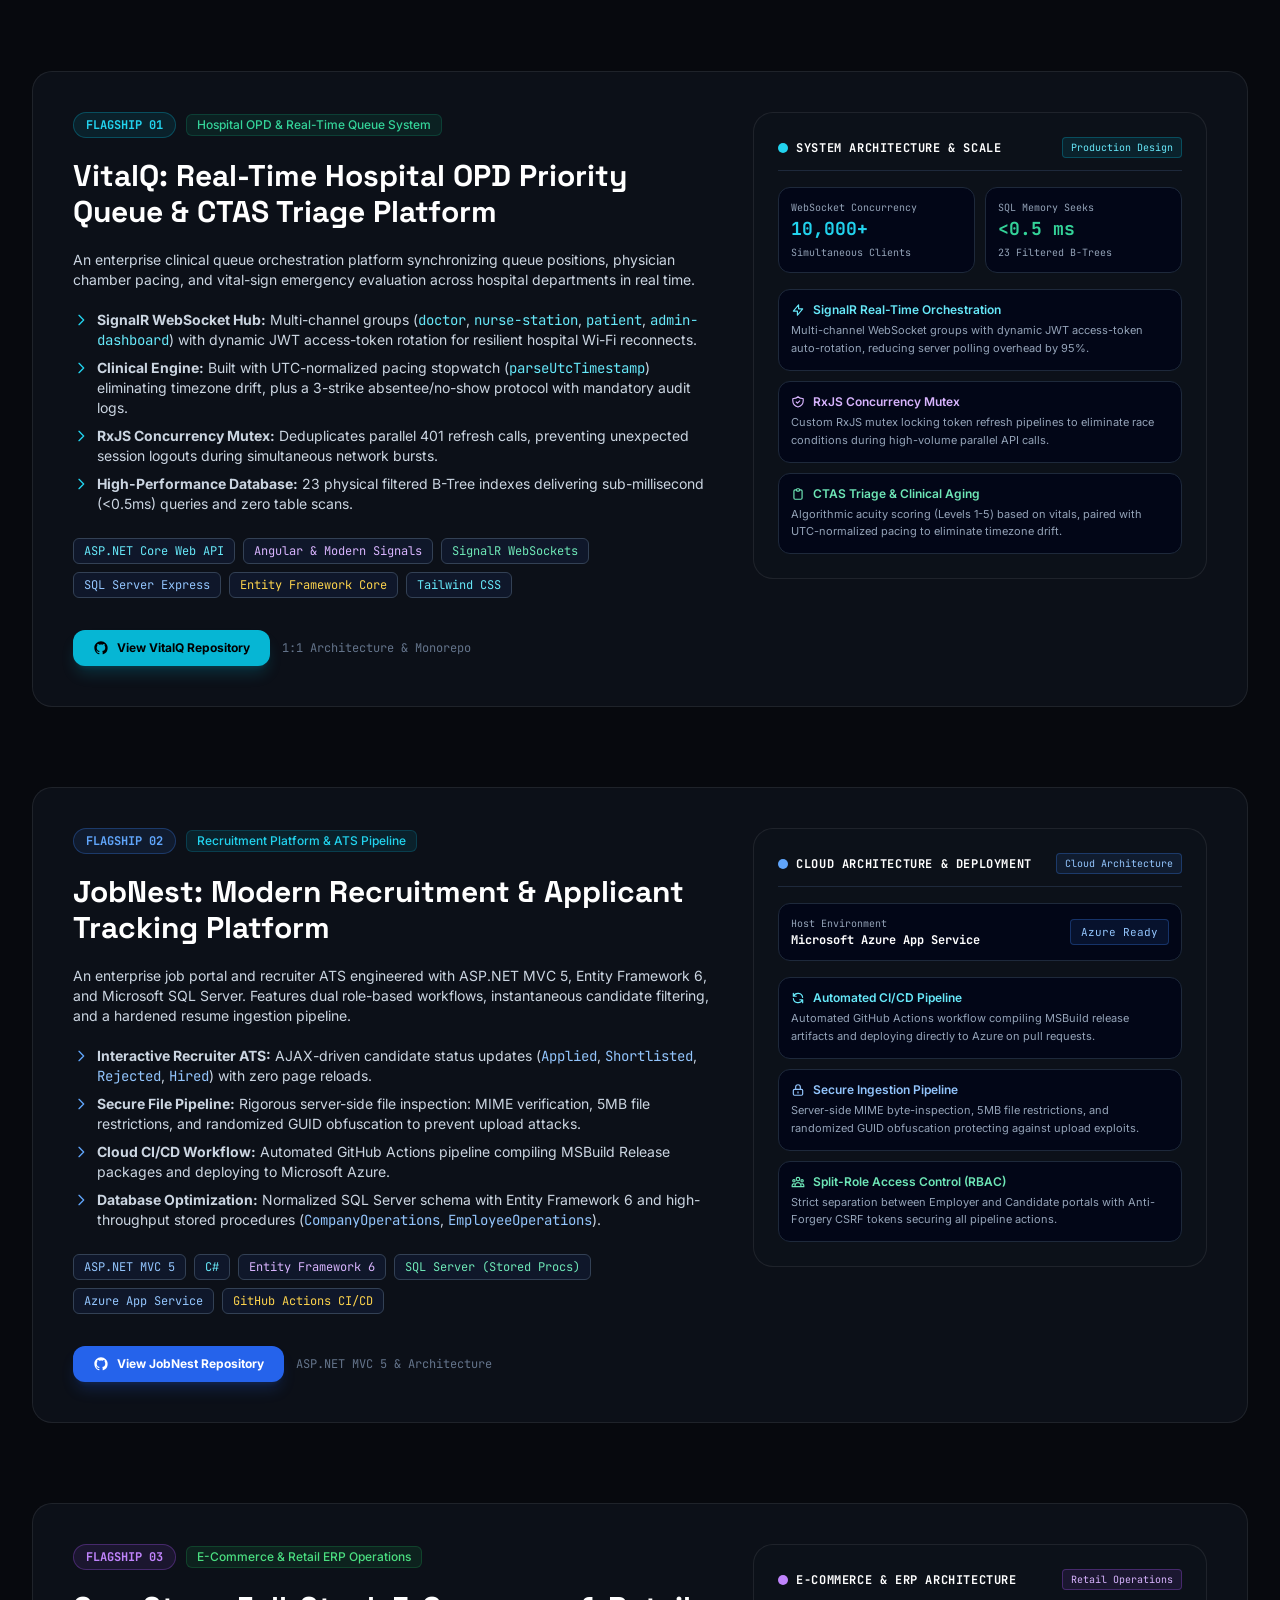
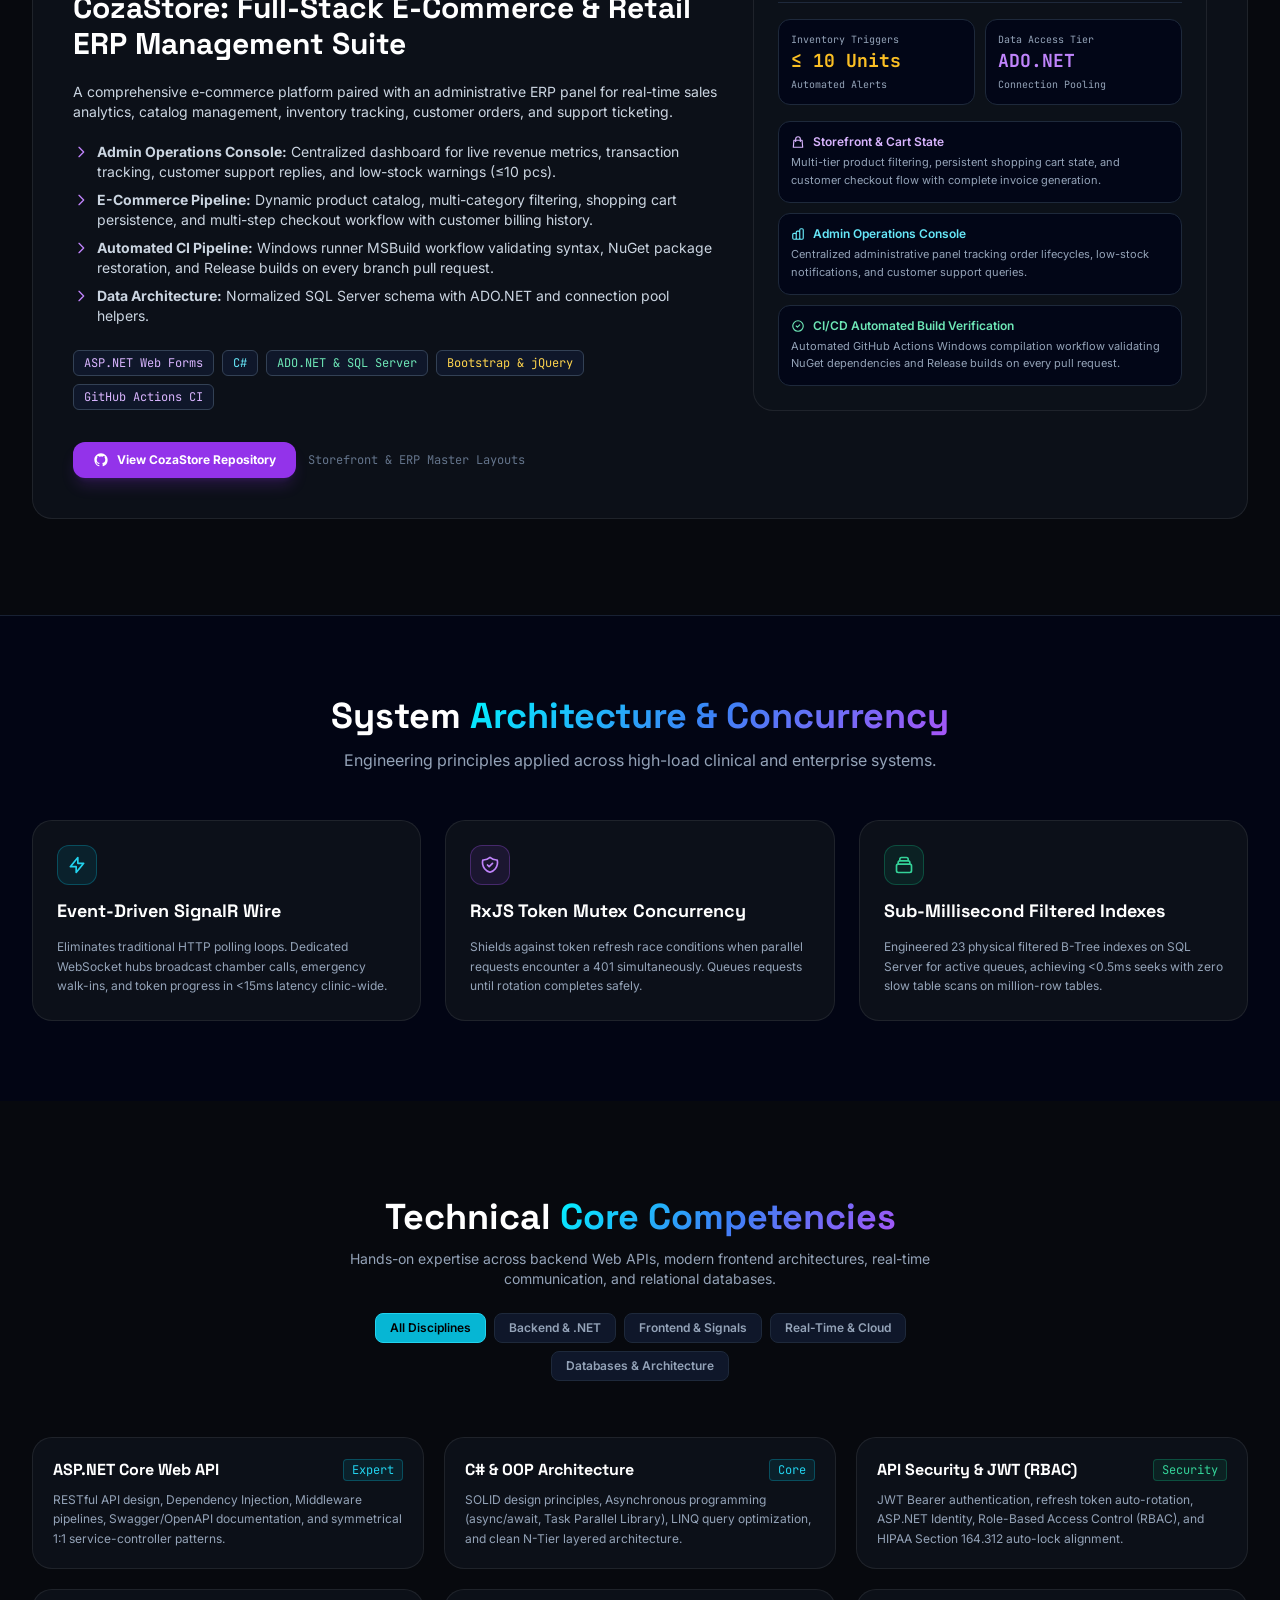
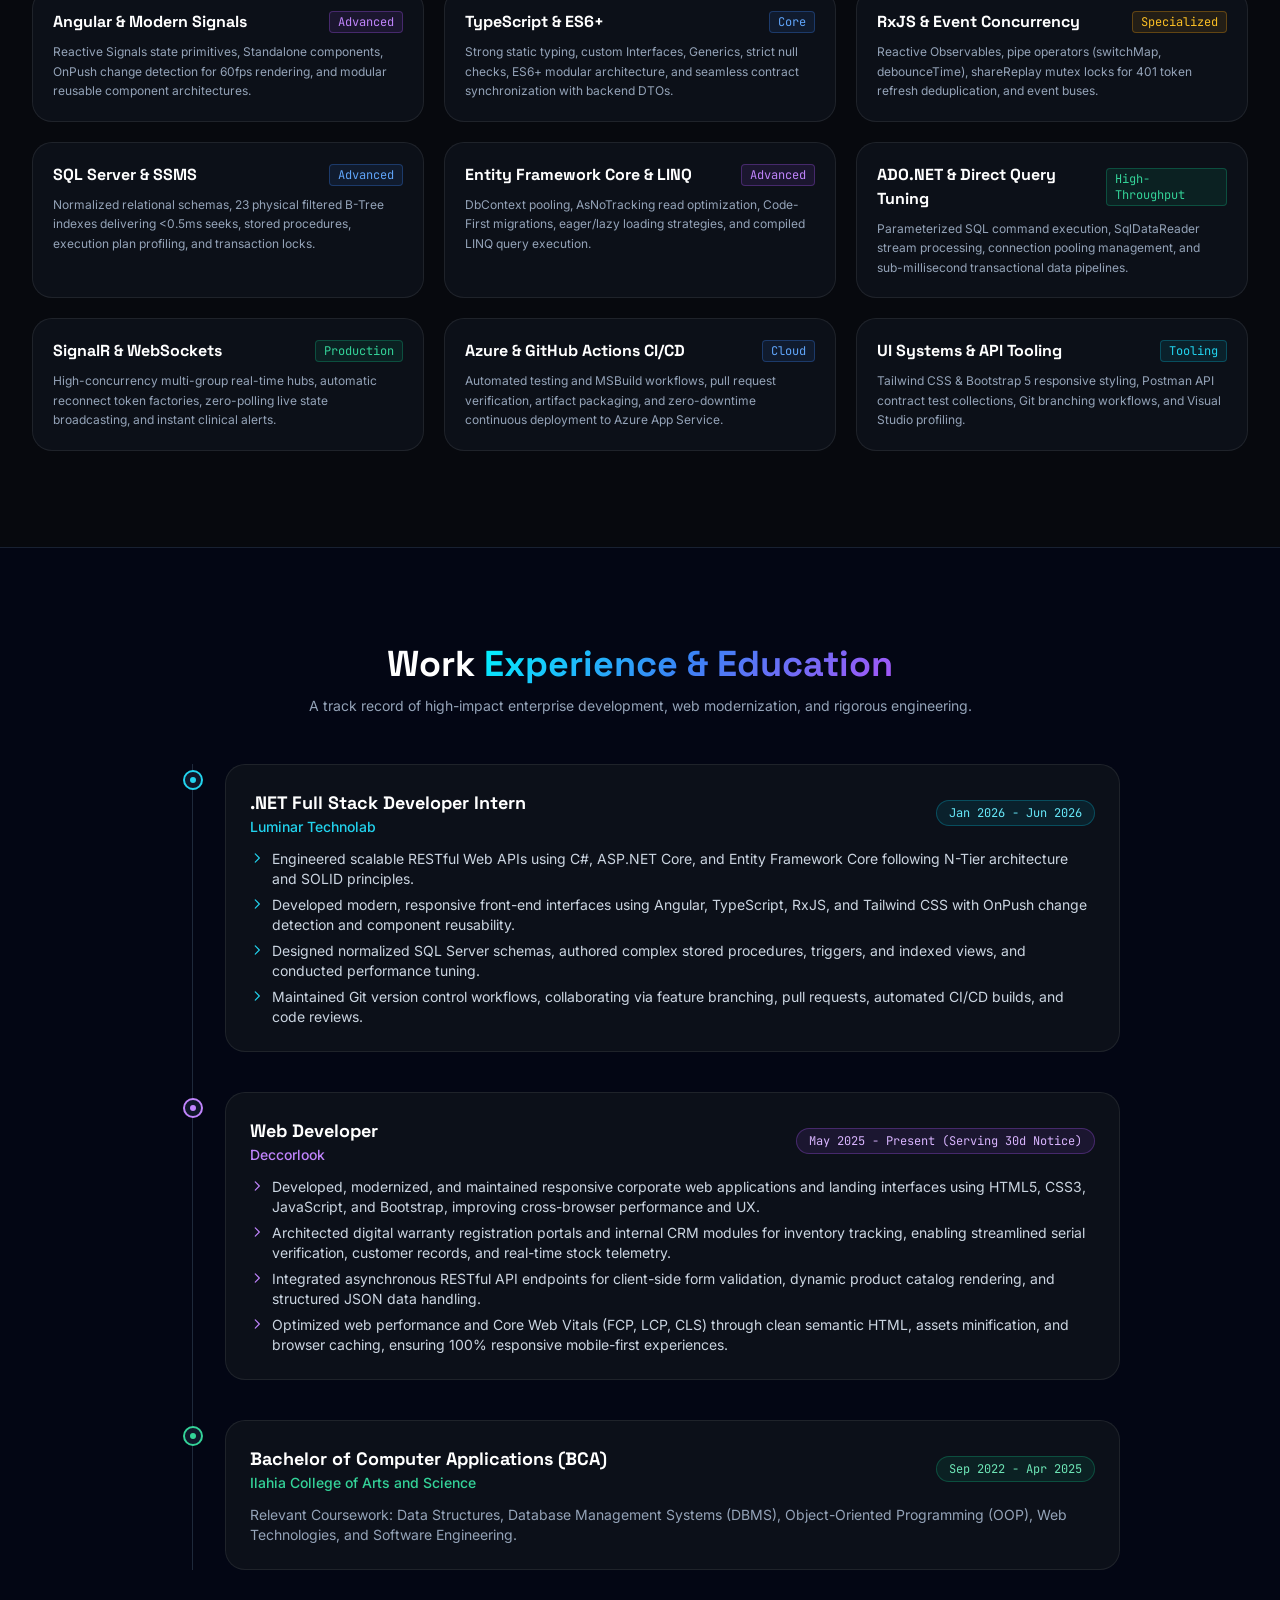
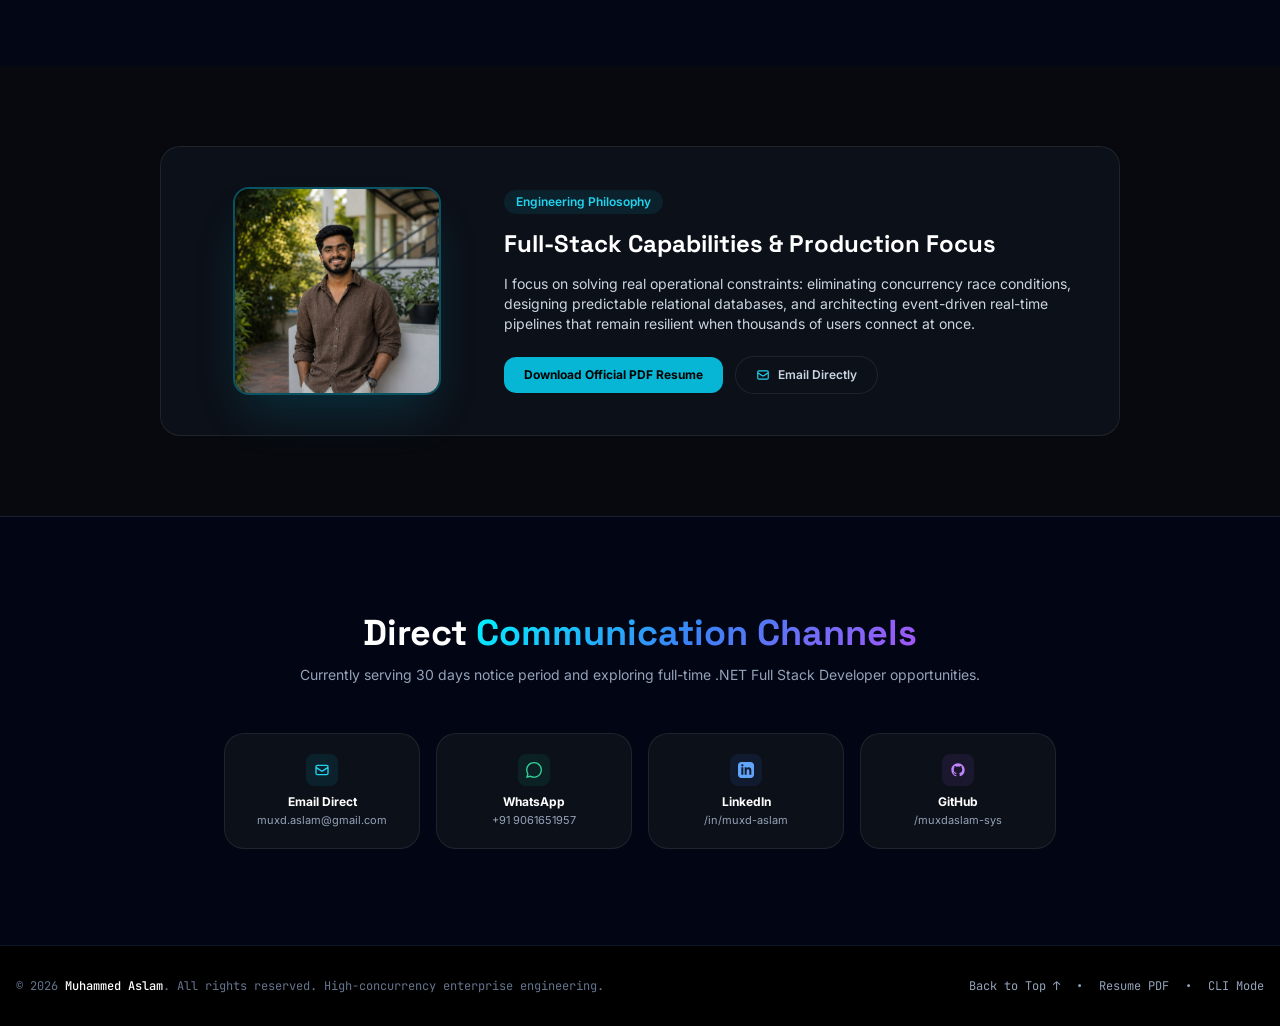
==== commit 204e2799: "refactor: update role to Web Developer at Deccorlook and focus bullets on software engineering" ====
--- a/index.html
+++ b/index.html
@@ -1142,8 +1142,8 @@
           <div class="solid-card p-5 sm:p-6 space-y-2.5 sm:space-y-3">
             <div class="flex flex-wrap items-center justify-between gap-2">
               <div>
-                <h3 class="text-base sm:text-lg font-bold text-white font-heading">Digital Marketer &amp; Web Developer</h3>
-                <p class="text-purple-400 text-xs sm:text-sm font-medium">Deccorlook &amp; National Hospital</p>
+                <h3 class="text-base sm:text-lg font-bold text-white font-heading">Web Developer</h3>
+                <p class="text-purple-400 text-xs sm:text-sm font-medium">Deccorlook</p>
               </div>
               <span class="px-2.5 py-0.5 sm:px-3 sm:py-1 rounded-full bg-purple-500/10 text-purple-300 border border-purple-500/30 text-xs font-mono">
                 May 2025 - Present (Serving 30d Notice)
@@ -1153,19 +1153,19 @@
             <ul class="space-y-1.5 text-xs sm:text-sm text-slate-300">
               <li class="flex items-start gap-2">
                 <svg class="w-3.5 h-3.5 text-purple-400 shrink-0 mt-0.5" fill="none" stroke="currentColor" viewBox="0 0 24 24"><path stroke-linecap="round" stroke-linejoin="round" stroke-width="2" d="M9 5l7 7-7 7"/></svg>
-                <span>Developed, modernized, and maintained responsive corporate web architectures and landing pages using HTML5, CSS3, JavaScript, and Bootstrap, improving UX and reducing bounce rates by 35%.</span>
+                <span>Developed, modernized, and maintained responsive corporate web applications and landing interfaces using HTML5, CSS3, JavaScript, and Bootstrap, improving cross-browser performance and UX.</span>
               </li>
               <li class="flex items-start gap-2">
                 <svg class="w-3.5 h-3.5 text-purple-400 shrink-0 mt-0.5" fill="none" stroke="currentColor" viewBox="0 0 24 24"><path stroke-linecap="round" stroke-linejoin="round" stroke-width="2" d="M9 5l7 7-7 7"/></svg>
-                <span>Developed digital warranty registration portals and internal CRM modules for inventory tracking, enabling streamlined serial verification, customer records, and real-time stock management.</span>
+                <span>Architected digital warranty registration portals and internal CRM modules for inventory tracking, enabling streamlined serial verification, customer records, and real-time stock telemetry.</span>
               </li>
               <li class="flex items-start gap-2">
                 <svg class="w-3.5 h-3.5 text-purple-400 shrink-0 mt-0.5" fill="none" stroke="currentColor" viewBox="0 0 24 24"><path stroke-linecap="round" stroke-linejoin="round" stroke-width="2" d="M9 5l7 7-7 7"/></svg>
-                <span>Implemented technical on-page SEO architectures (Core Web Vitals optimization, semantic HTML structure, Schema.org markup) and configured Google Tag Manager / GA4 event tracking.</span>
+                <span>Integrated asynchronous RESTful API endpoints for client-side form validation, dynamic product catalog rendering, and structured JSON data handling.</span>
               </li>
               <li class="flex items-start gap-2">
                 <svg class="w-3.5 h-3.5 text-purple-400 shrink-0 mt-0.5" fill="none" stroke="currentColor" viewBox="0 0 24 24"><path stroke-linecap="round" stroke-linejoin="round" stroke-width="2" d="M9 5l7 7-7 7"/></svg>
-                <span>Spearheaded performance marketing campaigns across Google Search/Display and Meta Ads, analyzing traffic metrics and conversion funnels to consistently maximize inquiry acquisition.</span>
+                <span>Optimized web performance and Core Web Vitals (FCP, LCP, CLS) through clean semantic HTML, assets minification, and browser caching, ensuring 100% responsive mobile-first experiences.</span>
               </li>
             </ul>
           </div>
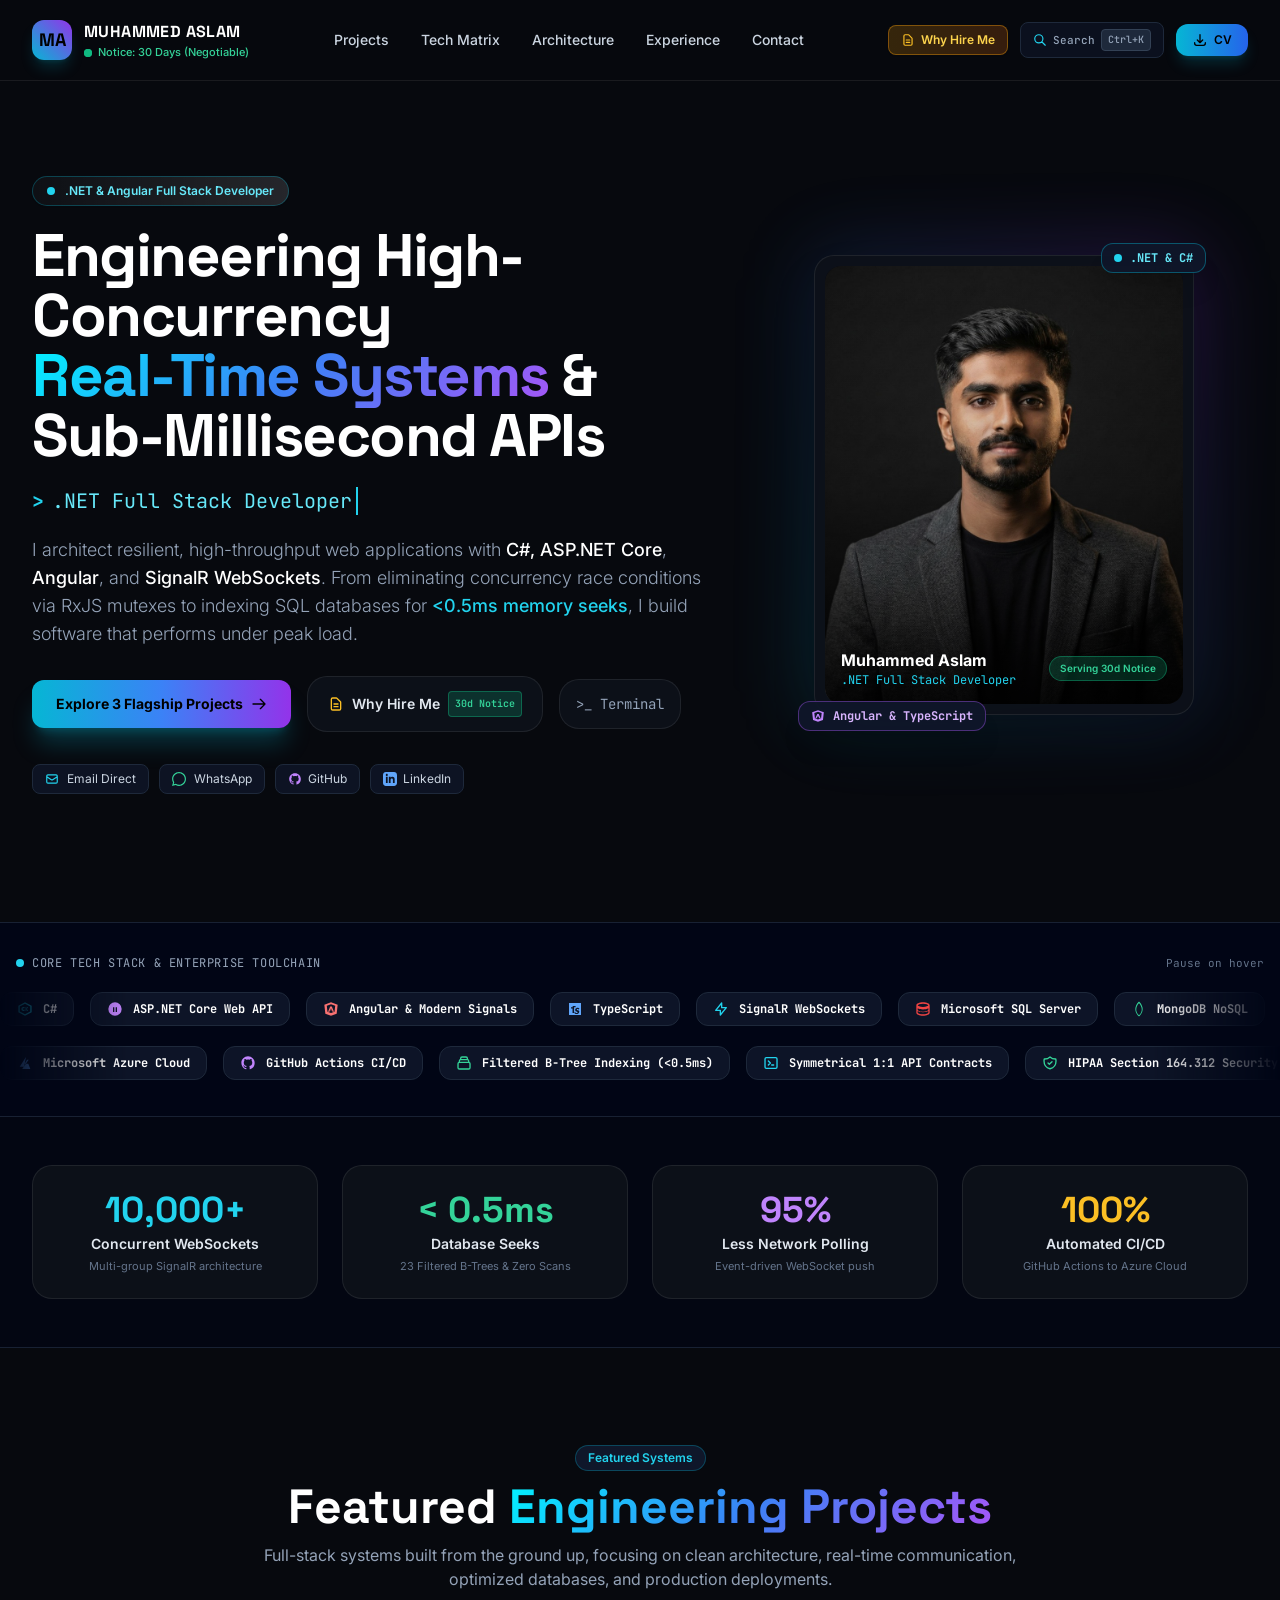
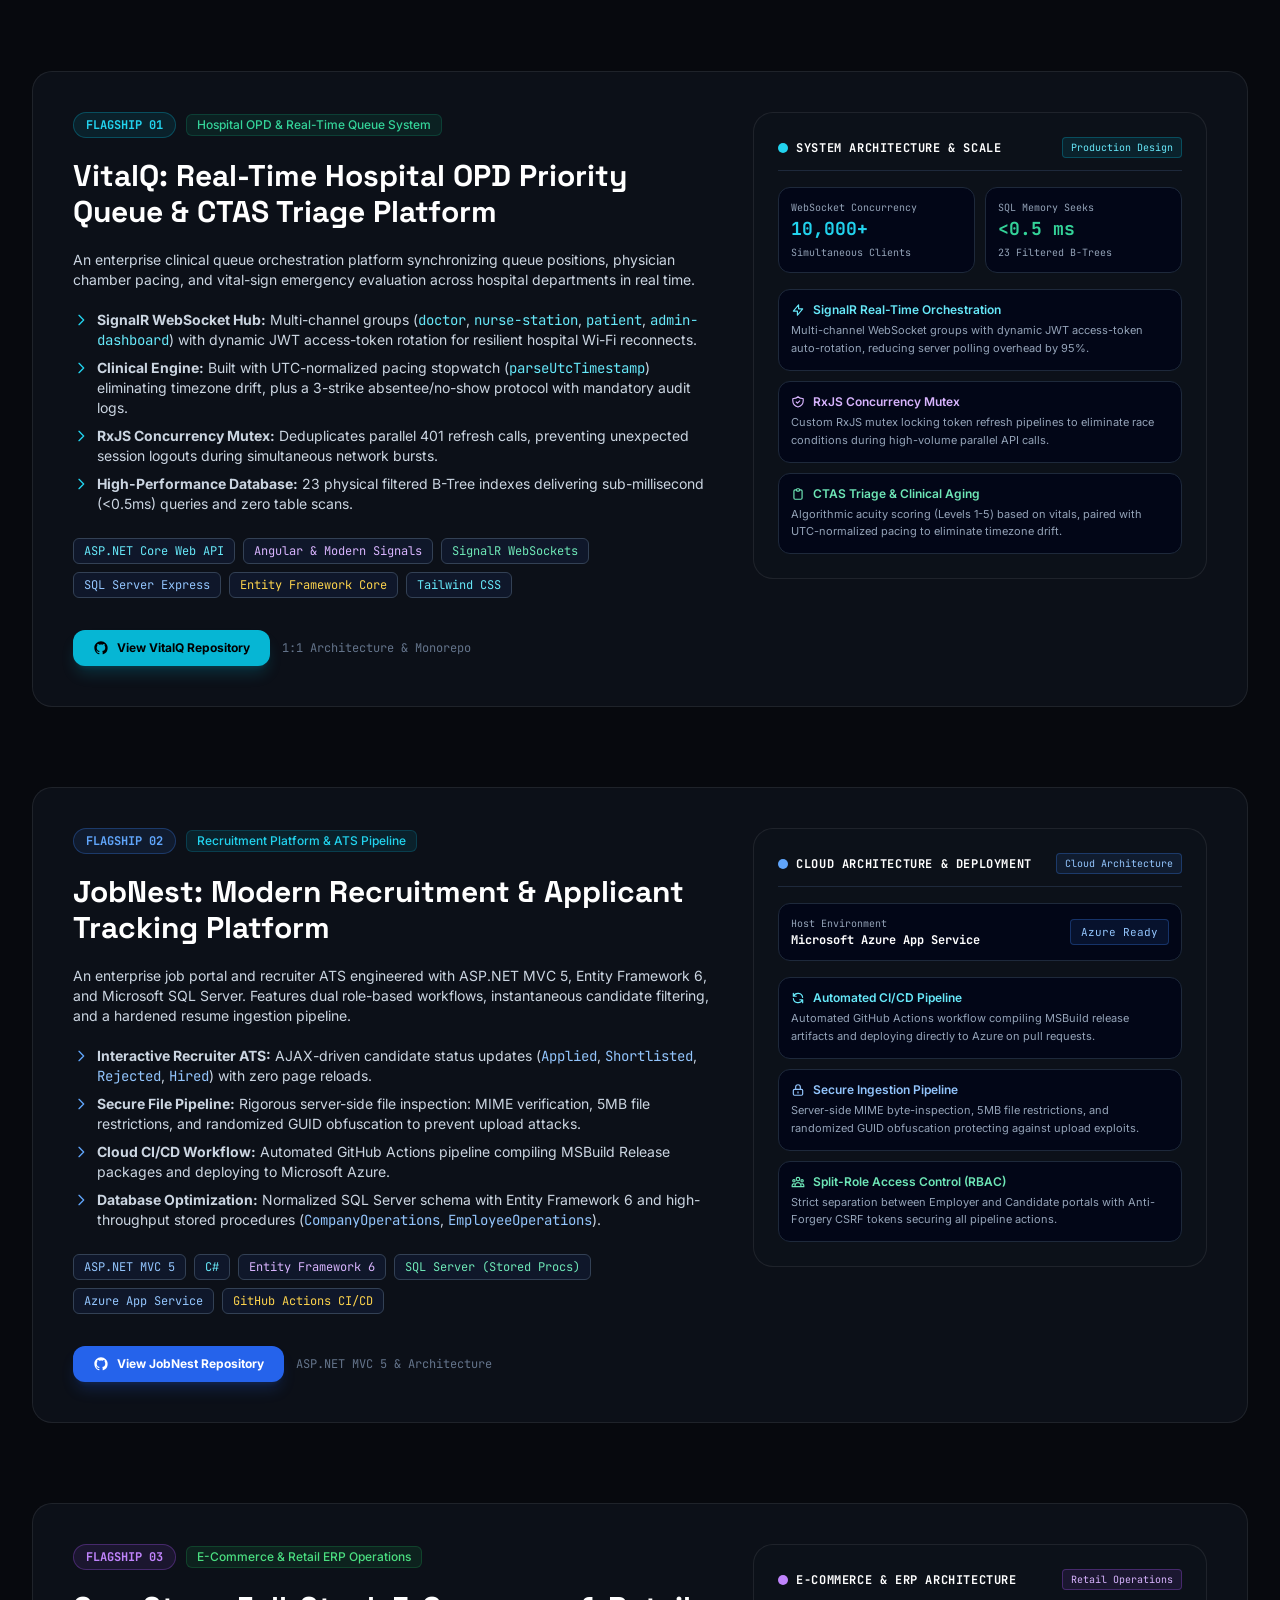
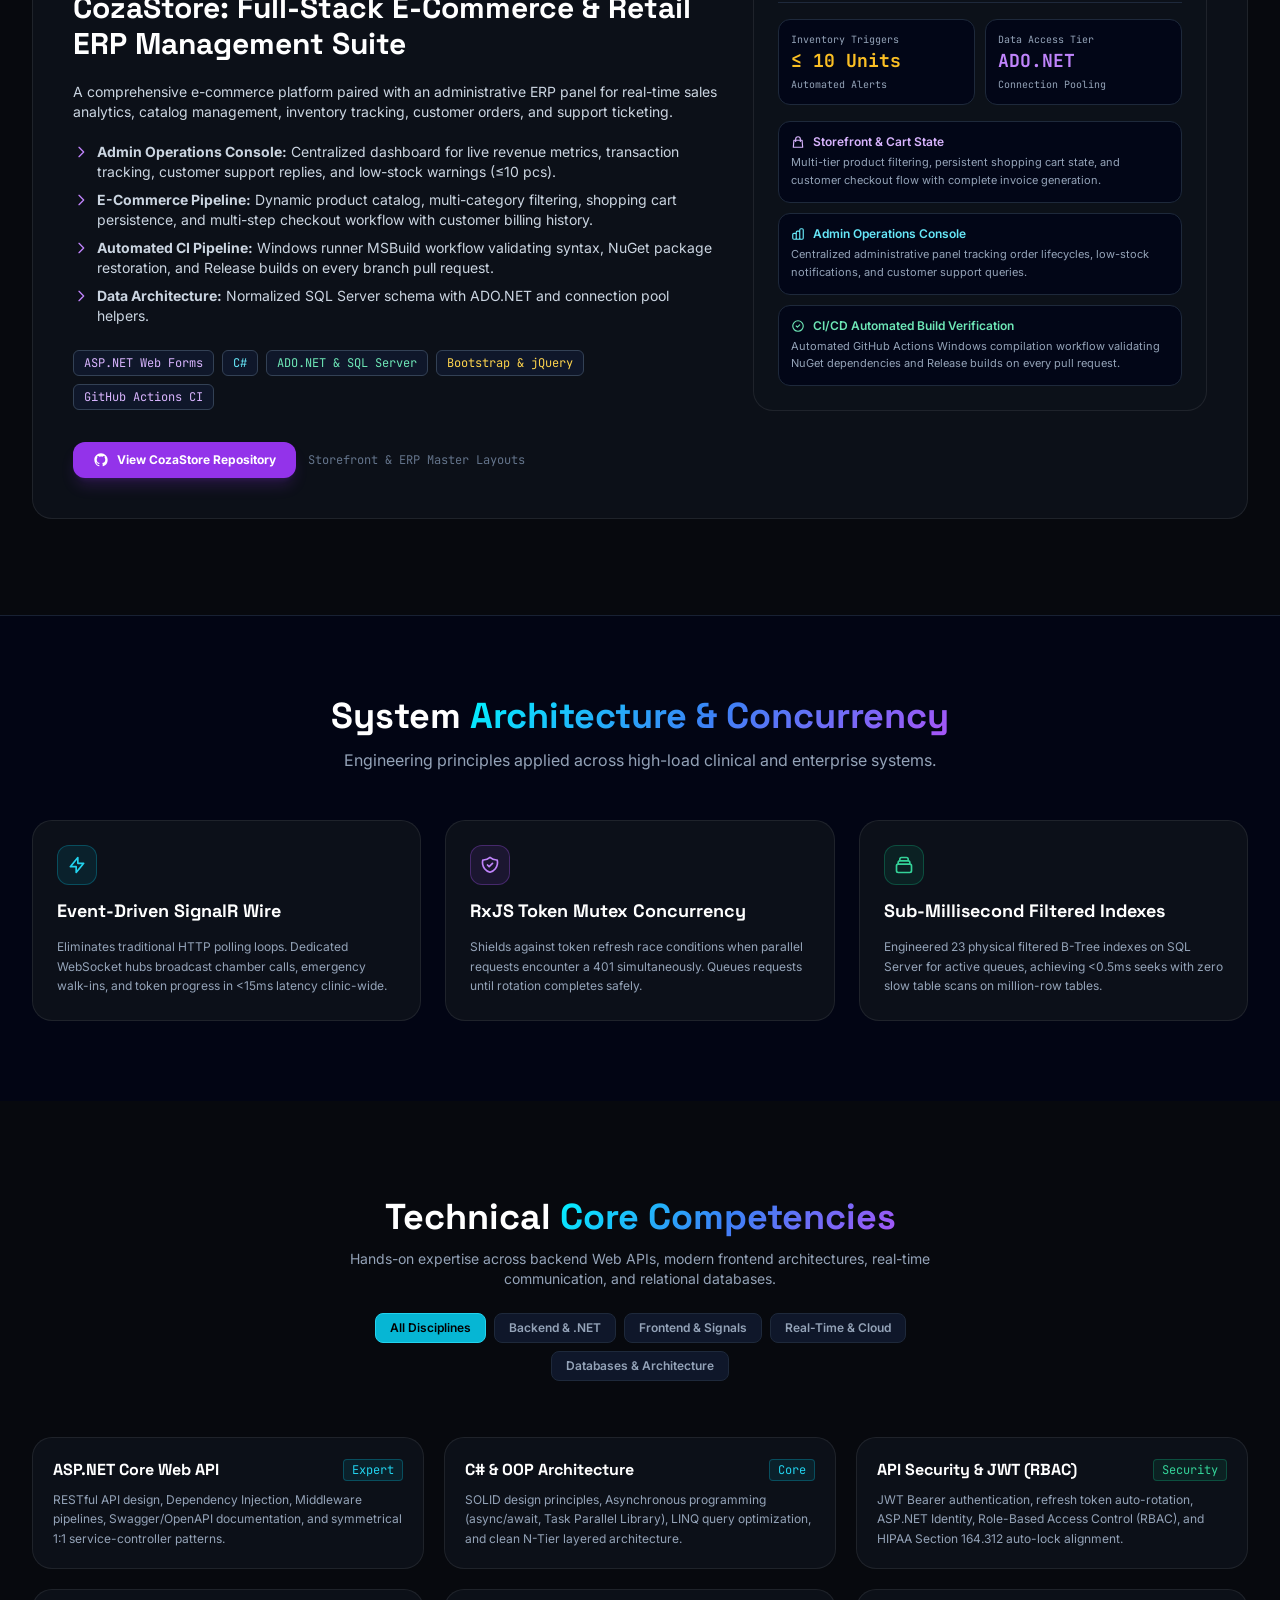
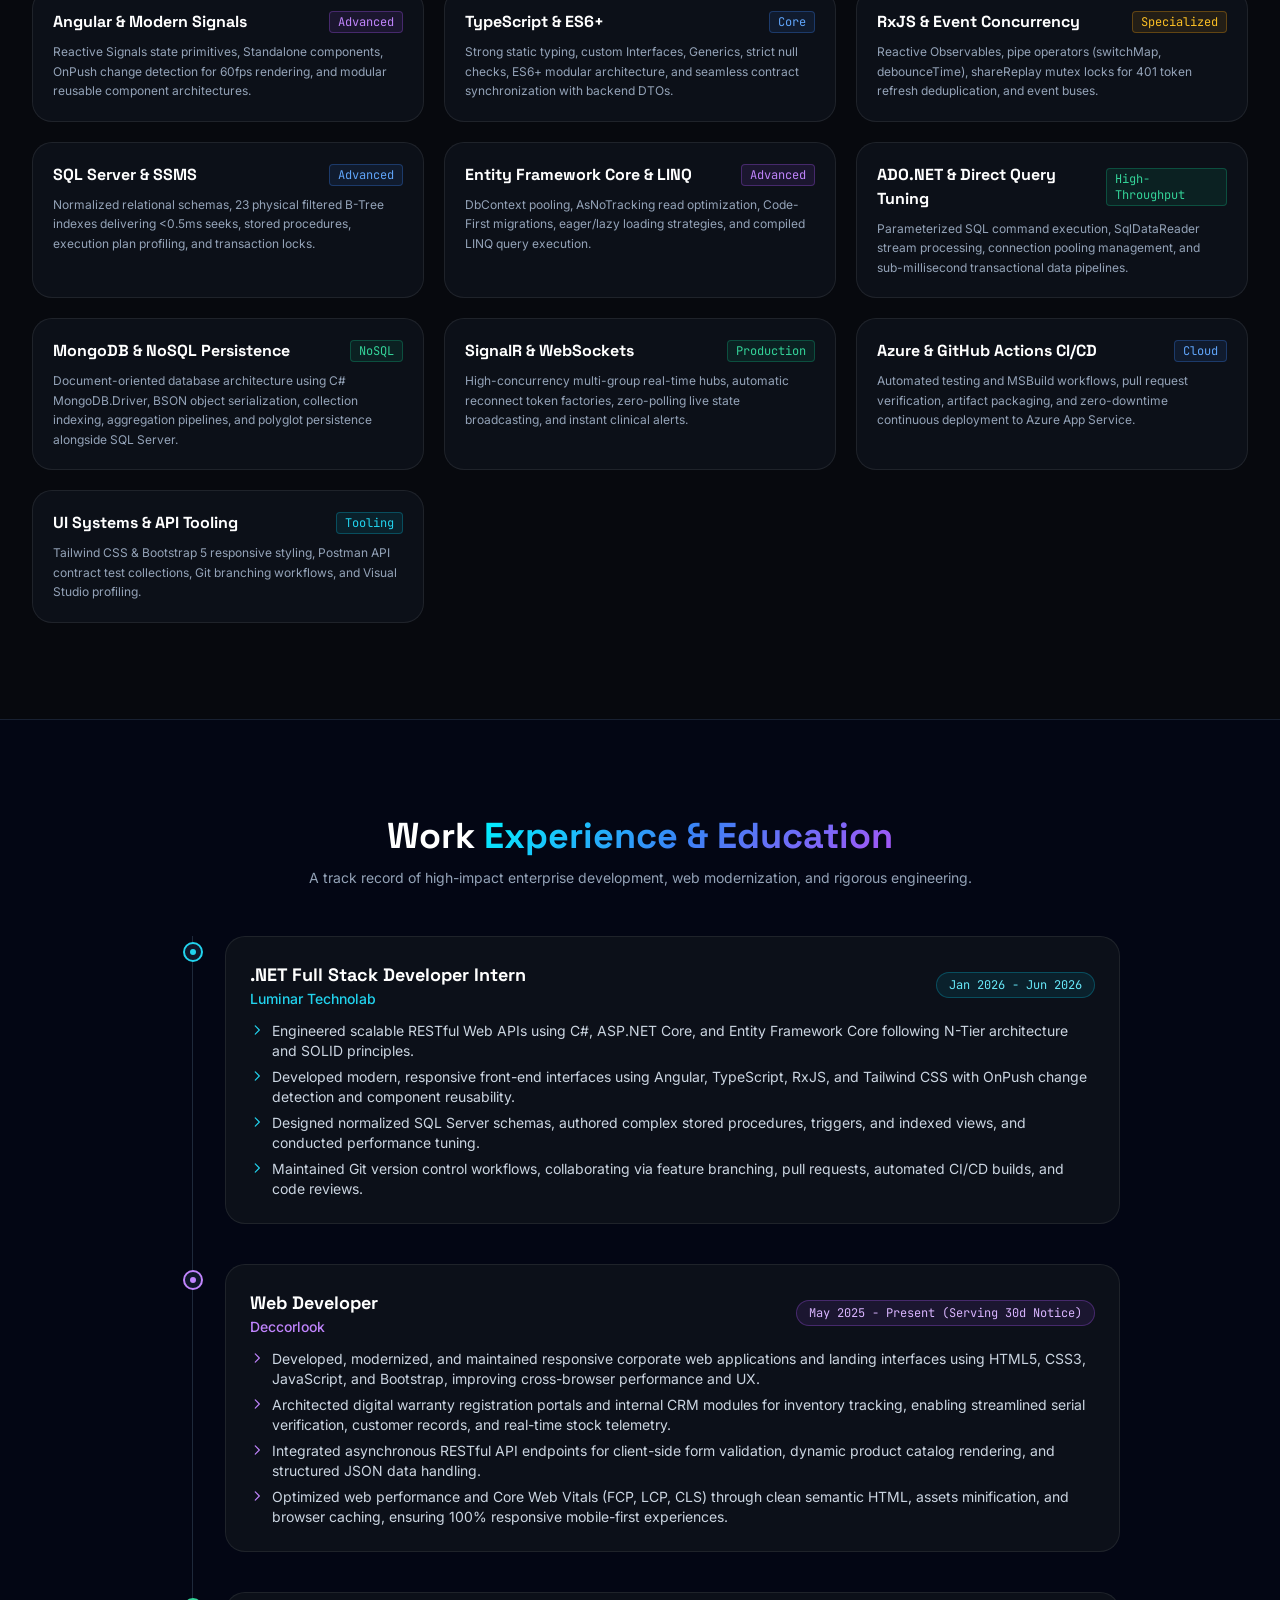
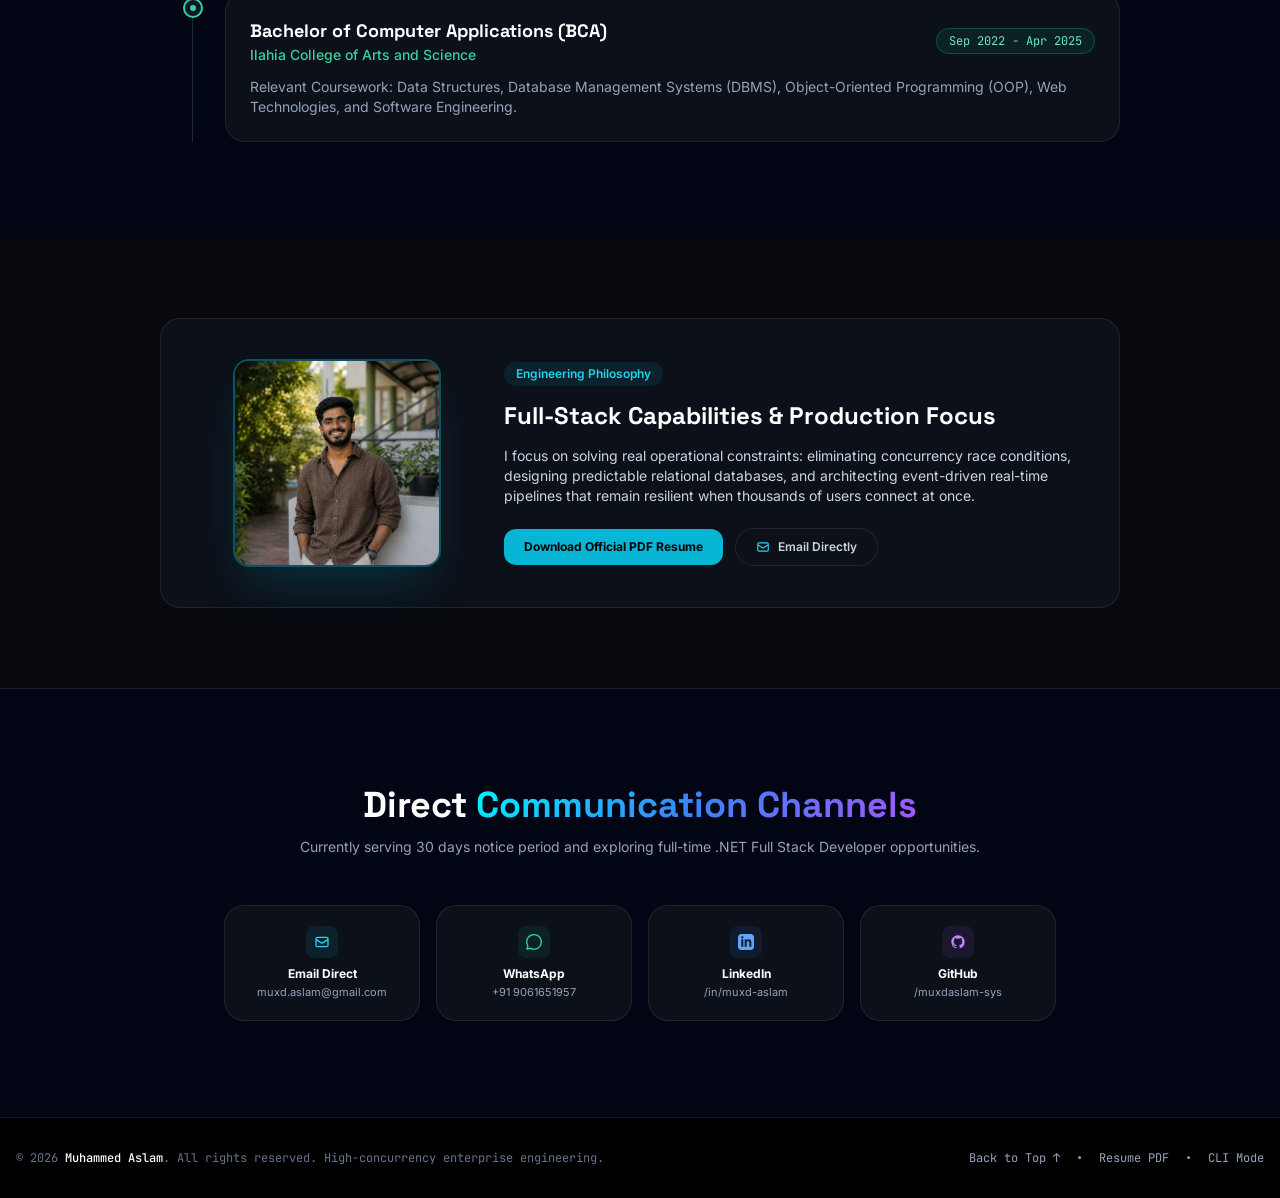
==== commit 9c5e1792: "feat: add MongoDB NoSQL database competencies to resume, marquee, skills matrix, and CLI" ====
--- a/index.html
+++ b/index.html
@@ -320,6 +320,12 @@
           <span class="font-bold text-white">Microsoft SQL Server</span>
         </div>
 
+        <!-- MongoDB -->
+        <div class="flex items-center gap-2.5 px-4 py-2 rounded-xl bg-slate-900/90 border border-slate-800 text-slate-200 text-xs font-mono shrink-0 hover:border-emerald-500/50 transition-colors">
+          <svg class="w-4 h-4 text-emerald-400" viewBox="0 0 24 24" fill="currentColor"><path d="M17.193 9.555c-1.264-5.228-4.471-8.09-4.708-8.3a.732.732 0 00-.97 0C11.278 1.465 8.071 4.327 6.807 9.555 5.487 15.015 8.44 20.312 11.515 22.86c.142.118.319.177.485.177.166 0 .343-.059.485-.177 3.075-2.548 6.028-7.845 4.708-13.305zm-5.193 11.83C9.42 19.16 7.03 14.773 8.078 10.436c.925-3.826 3.12-6.241 3.922-7.032.802.791 2.997 3.206 3.922 7.032 1.048 4.337-1.342 8.724-3.922 10.949z"/></svg>
+          <span class="font-bold text-white">MongoDB NoSQL</span>
+        </div>
+
         <!-- Entity Framework Core -->
         <div class="flex items-center gap-2.5 px-4 py-2 rounded-xl bg-slate-900/90 border border-slate-800 text-slate-200 text-xs font-mono shrink-0 hover:border-cyan-500/50 transition-colors">
           <svg class="w-4 h-4 text-purple-400" fill="none" stroke="currentColor" viewBox="0 0 24 24"><path stroke-linecap="round" stroke-linejoin="round" stroke-width="2" d="M4 7v10c0 2 1.5 3 3.5 3h9c2 0 3.5-1 3.5-3V7M4 7c0-2 1.5-3 3.5-3h9c2 0 3.5 1 3.5 3M4 7h16m-8 4v6"/></svg>
@@ -348,6 +354,14 @@
         <div class="flex items-center gap-2.5 px-4 py-2 rounded-xl bg-slate-900/90 border border-slate-800 text-slate-200 text-xs font-mono shrink-0 hover:border-cyan-500/50 transition-colors">
           <svg class="w-4 h-4 text-cyan-400" fill="none" stroke="currentColor" viewBox="0 0 24 24"><path stroke-linecap="round" stroke-linejoin="round" stroke-width="2" d="M13 10V3L4 14h7v7l9-11h-7z"/></svg>
           <span class="font-bold text-white">SignalR WebSockets</span>
+        </div>
+        <div class="flex items-center gap-2.5 px-4 py-2 rounded-xl bg-slate-900/90 border border-slate-800 text-slate-200 text-xs font-mono shrink-0 hover:border-cyan-500/50 transition-colors">
+          <svg class="w-4 h-4 text-red-500" viewBox="0 0 24 24" fill="currentColor"><path d="M12 2C6.48 2 2 4.02 2 6.5v11C2 19.98 6.48 22 12 22s10-2.02 10-4.5v-11C22 4.02 17.52 2 12 2zm0 2c4.41 0 8 1.57 8 2.5S16.41 9 12 9 4 7.43 4 6.5 7.59 4 12 4zm8 13.5c0 .93-3.59 2.5-8 2.5s-8-1.57-8-2.5V15c1.9 1.18 4.77 1.8 8 1.8s6.1-.62 8-1.8v2.5zm0-4c0 .93-3.59 2.5-8 2.5s-8-1.57-8-2.5V11c1.9 1.18 4.77 1.8 8 1.8s6.1-.62 8-1.8v2.5z"/></svg>
+          <span class="font-bold text-white">Microsoft SQL Server</span>
+        </div>
+        <div class="flex items-center gap-2.5 px-4 py-2 rounded-xl bg-slate-900/90 border border-slate-800 text-slate-200 text-xs font-mono shrink-0 hover:border-emerald-500/50 transition-colors">
+          <svg class="w-4 h-4 text-emerald-400" viewBox="0 0 24 24" fill="currentColor"><path d="M17.193 9.555c-1.264-5.228-4.471-8.09-4.708-8.3a.732.732 0 00-.97 0C11.278 1.465 8.071 4.327 6.807 9.555 5.487 15.015 8.44 20.312 11.515 22.86c.142.118.319.177.485.177.166 0 .343-.059.485-.177 3.075-2.548 6.028-7.845 4.708-13.305zm-5.193 11.83C9.42 19.16 7.03 14.773 8.078 10.436c.925-3.826 3.12-6.241 3.922-7.032.802.791 2.997 3.206 3.922 7.032 1.048 4.337-1.342 8.724-3.922 10.949z"/></svg>
+          <span class="font-bold text-white">MongoDB NoSQL</span>
         </div>
 
       </div>
@@ -1039,7 +1053,18 @@
           </p>
         </div>
 
-        <!-- 10. SignalR & WebSockets -->
+        <!-- 10. MongoDB & NoSQL Persistence -->
+        <div class="skill-card solid-card p-4 sm:p-5 space-y-2" data-category="database">
+          <div class="flex items-center justify-between">
+            <h4 class="font-bold text-white font-heading text-sm sm:text-base">MongoDB &amp; NoSQL Persistence</h4>
+            <span class="text-xs px-2 py-0.5 rounded bg-emerald-500/10 text-emerald-400 border border-emerald-500/30 font-mono">NoSQL</span>
+          </div>
+          <p class="text-xs text-slate-400 leading-relaxed">
+            Document-oriented database architecture using C# MongoDB.Driver, BSON object serialization, collection indexing, aggregation pipelines, and polyglot persistence alongside SQL Server.
+          </p>
+        </div>
+
+        <!-- 11. SignalR & WebSockets -->
         <div class="skill-card solid-card p-4 sm:p-5 space-y-2" data-category="realtime">
           <div class="flex items-center justify-between">
             <h4 class="font-bold text-white font-heading text-sm sm:text-base">SignalR &amp; WebSockets</h4>
@@ -1050,7 +1075,7 @@
           </p>
         </div>
 
-        <!-- 11. Azure & GitHub Actions CI/CD -->
+        <!-- 12. Azure & GitHub Actions CI/CD -->
         <div class="skill-card solid-card p-4 sm:p-5 space-y-2" data-category="realtime">
           <div class="flex items-center justify-between">
             <h4 class="font-bold text-white font-heading text-sm sm:text-base">Azure &amp; GitHub Actions CI/CD</h4>
@@ -1061,7 +1086,7 @@
           </p>
         </div>
 
-        <!-- 12. UI Systems & API Tooling -->
+        <!-- 13. UI Systems & API Tooling -->
         <div class="skill-card solid-card p-4 sm:p-5 space-y-2" data-category="frontend realtime">
           <div class="flex items-center justify-between">
             <h4 class="font-bold text-white font-heading text-sm sm:text-base">UI Systems &amp; API Tooling</h4>
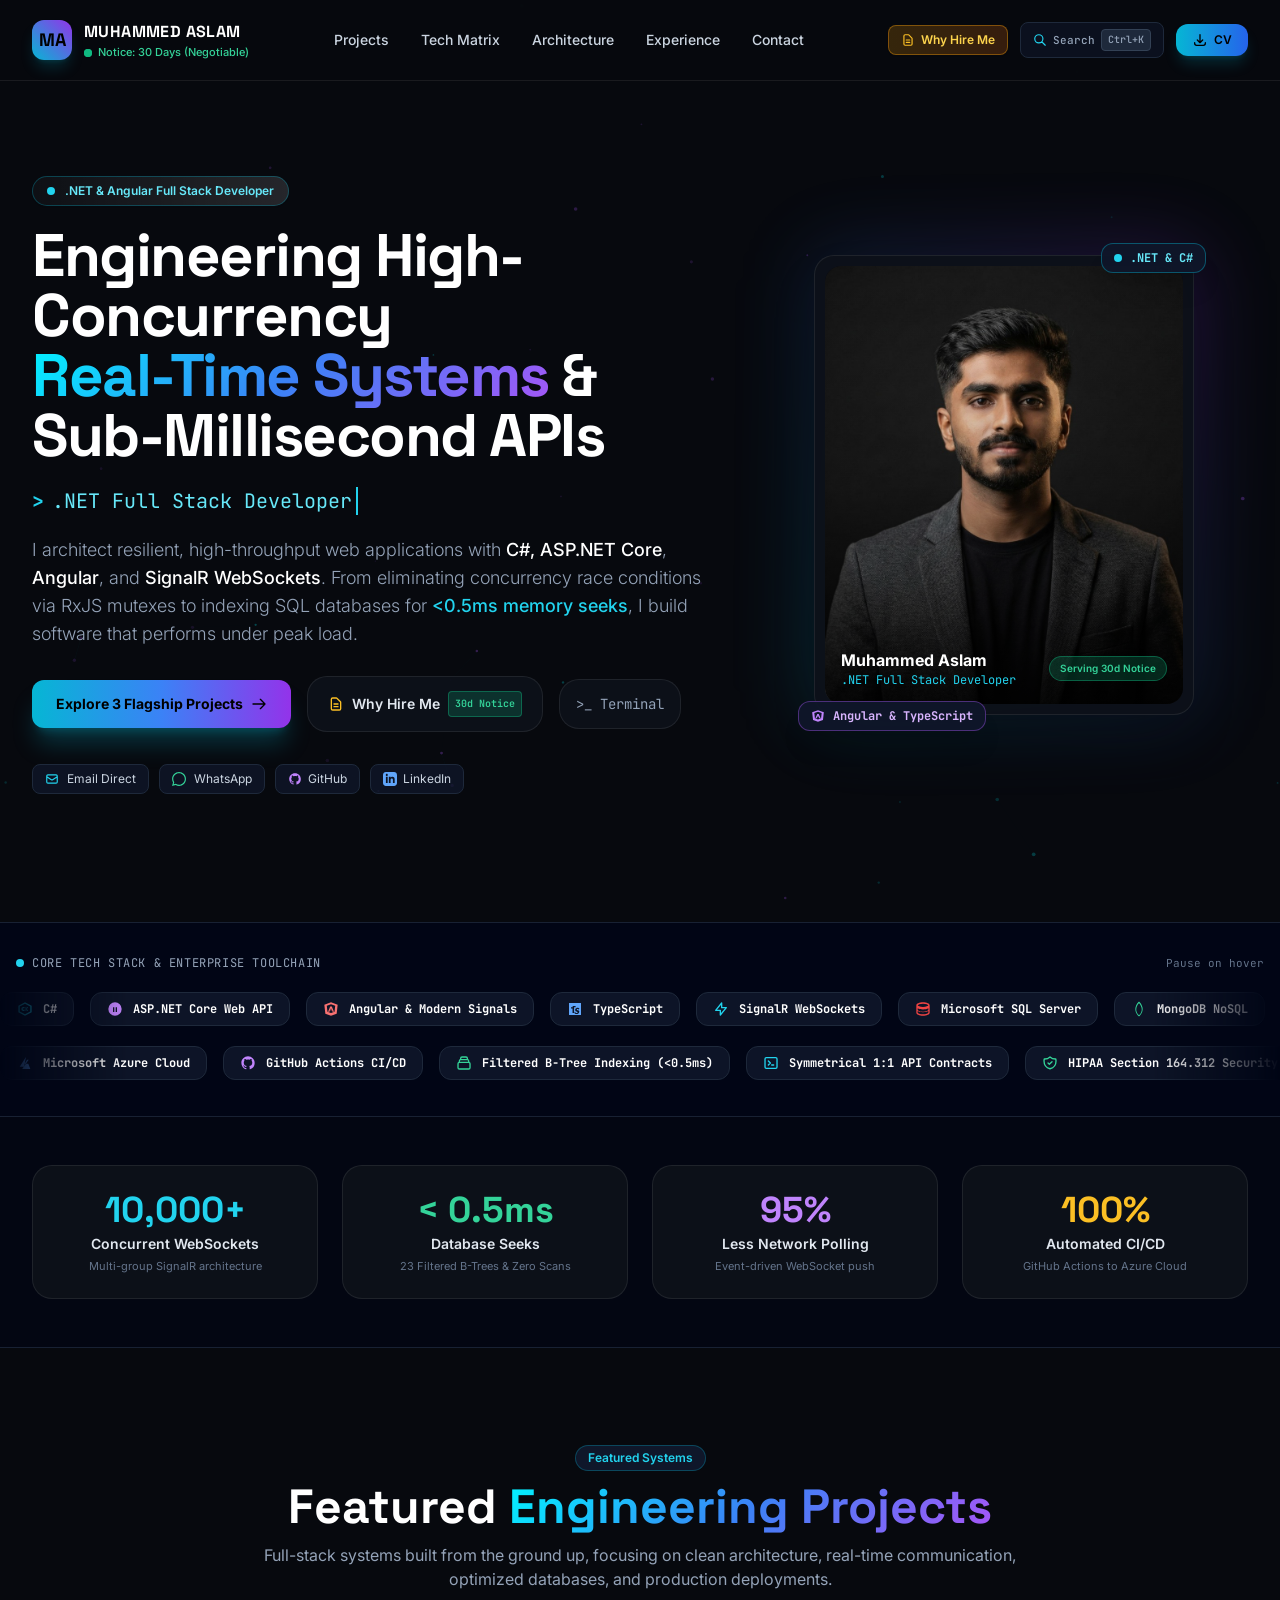
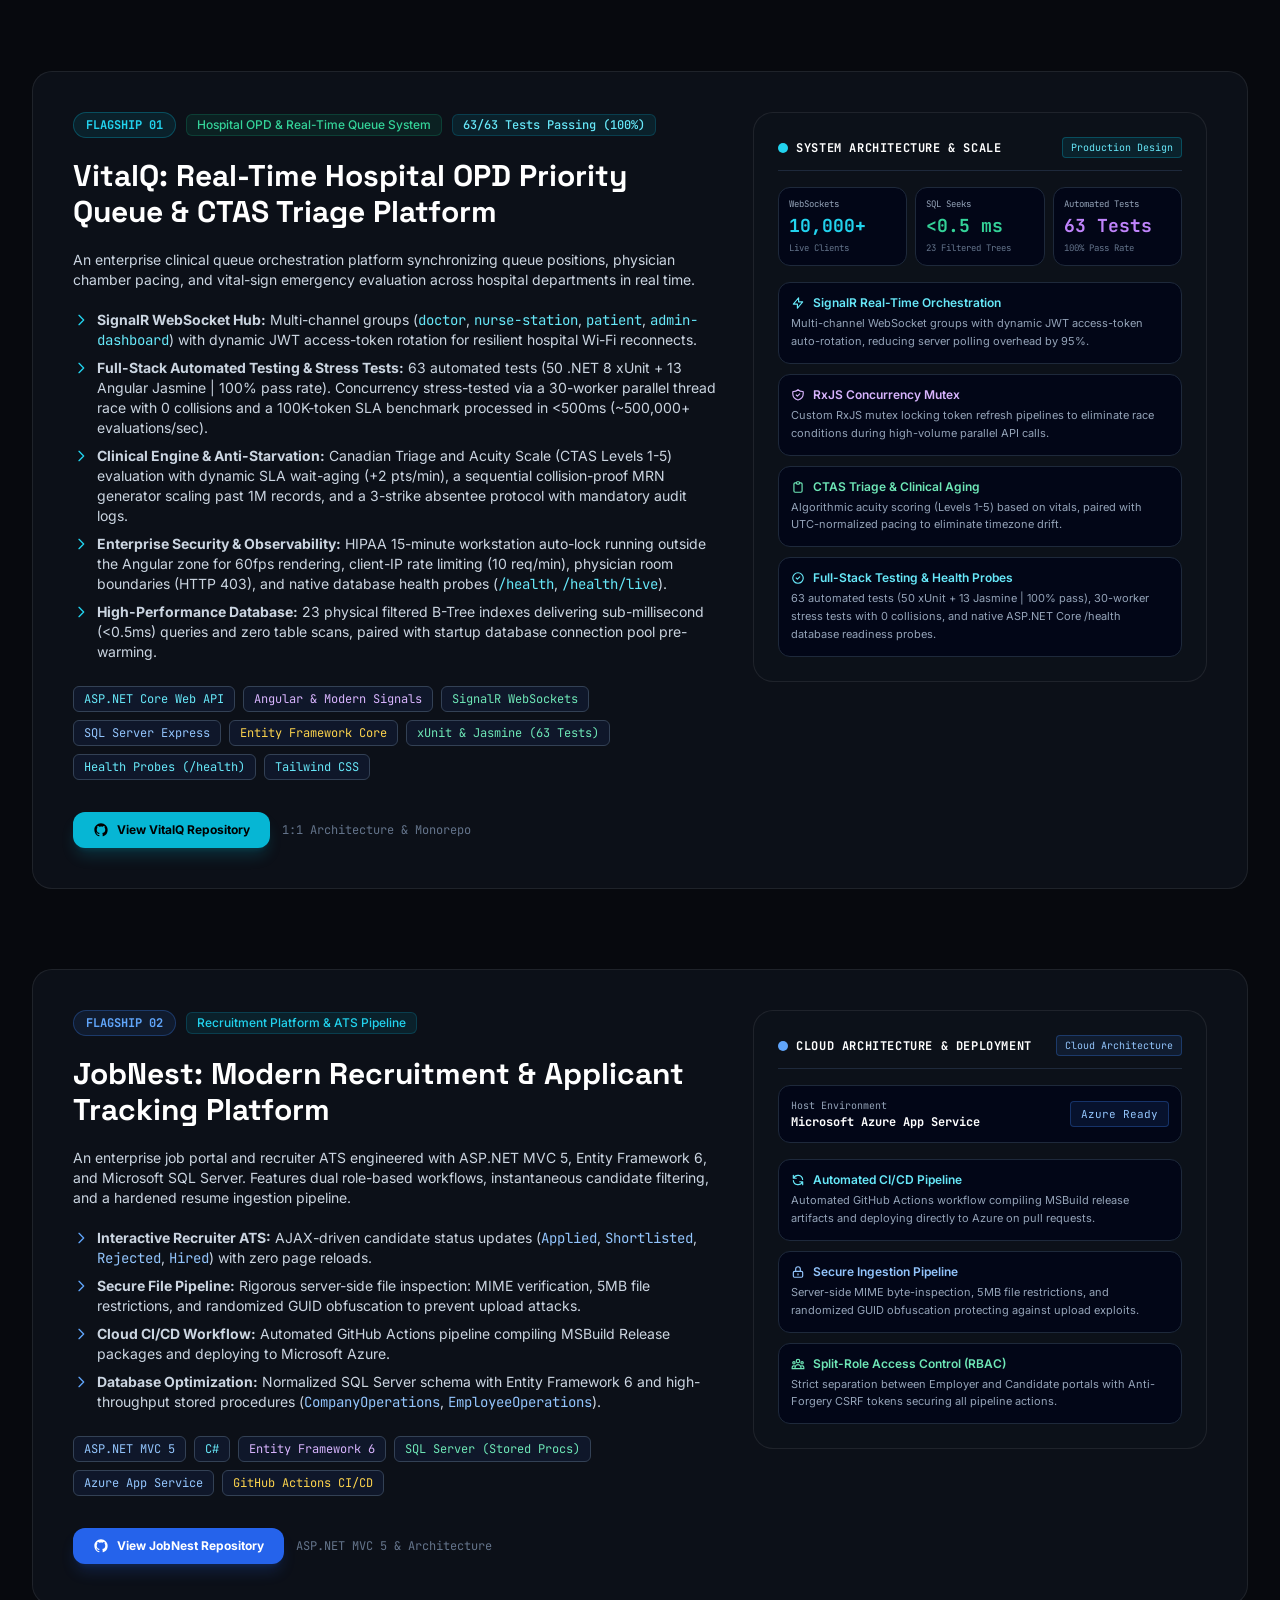
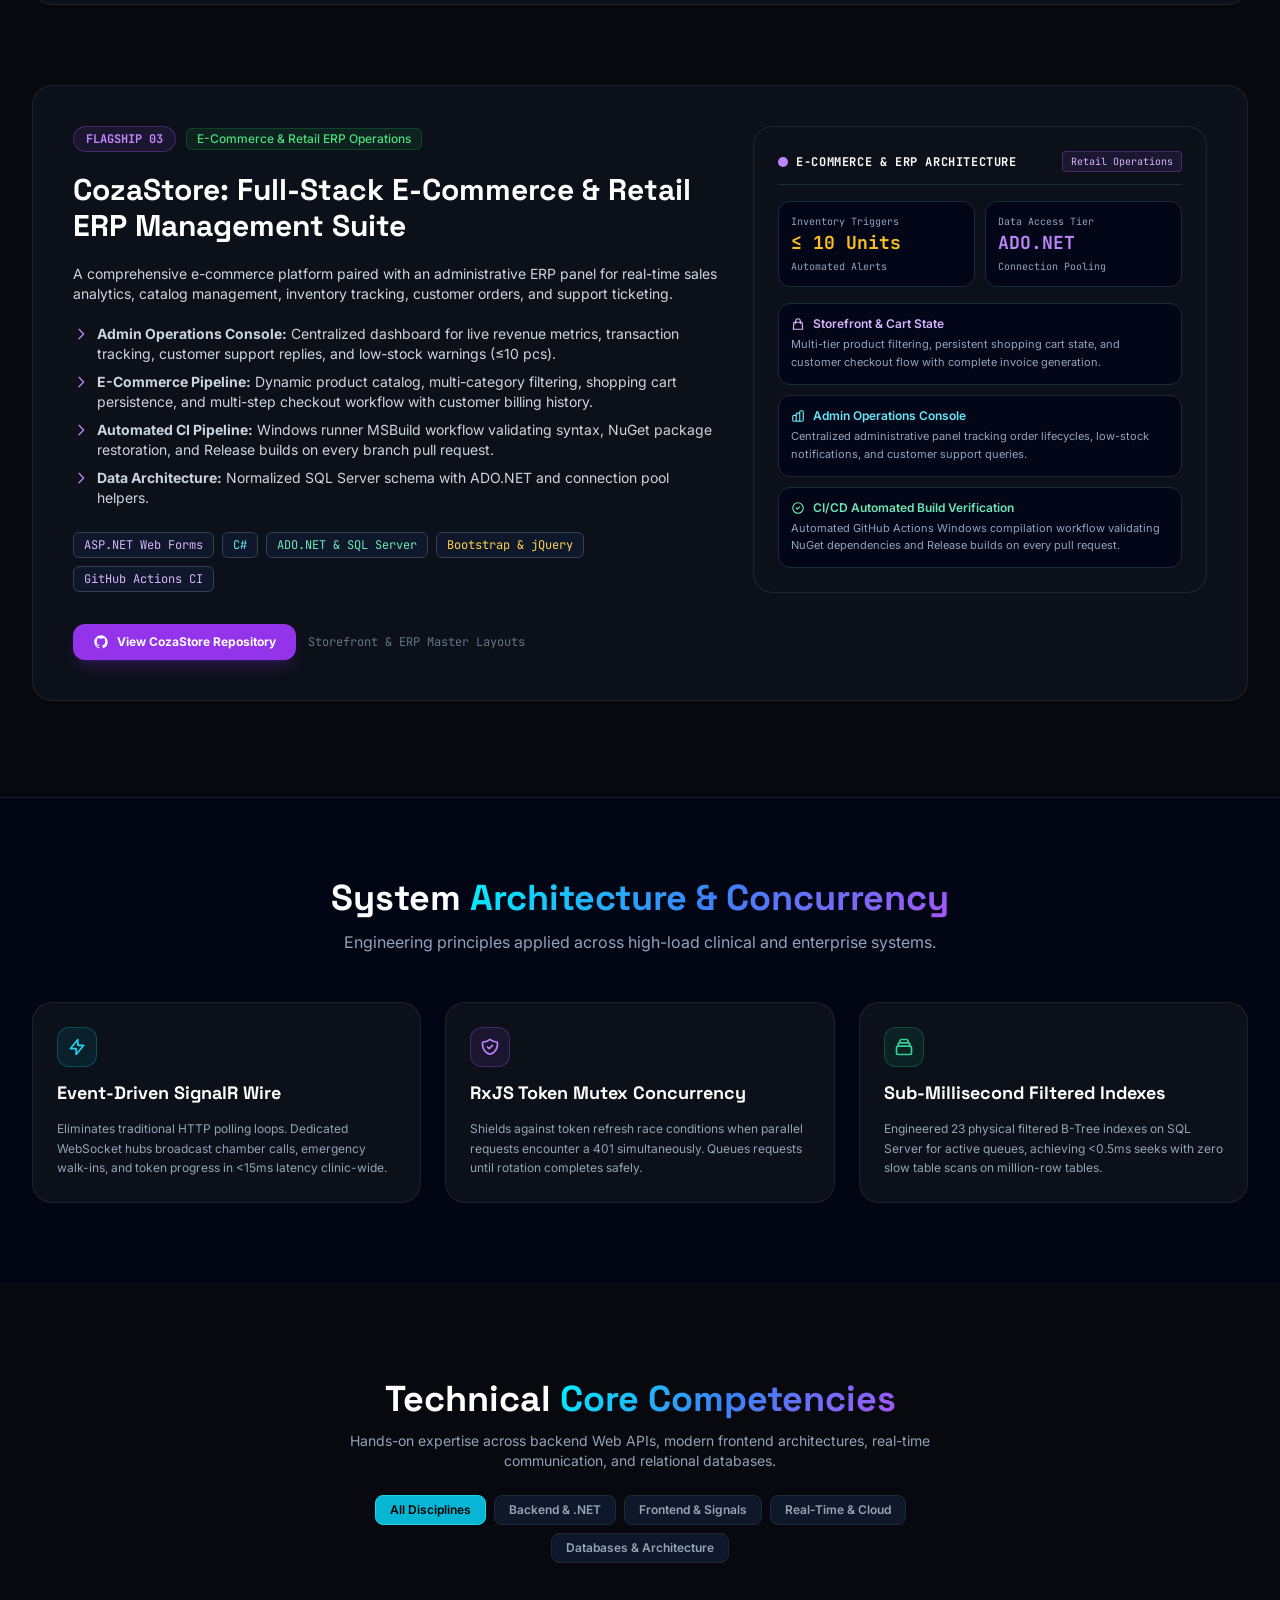
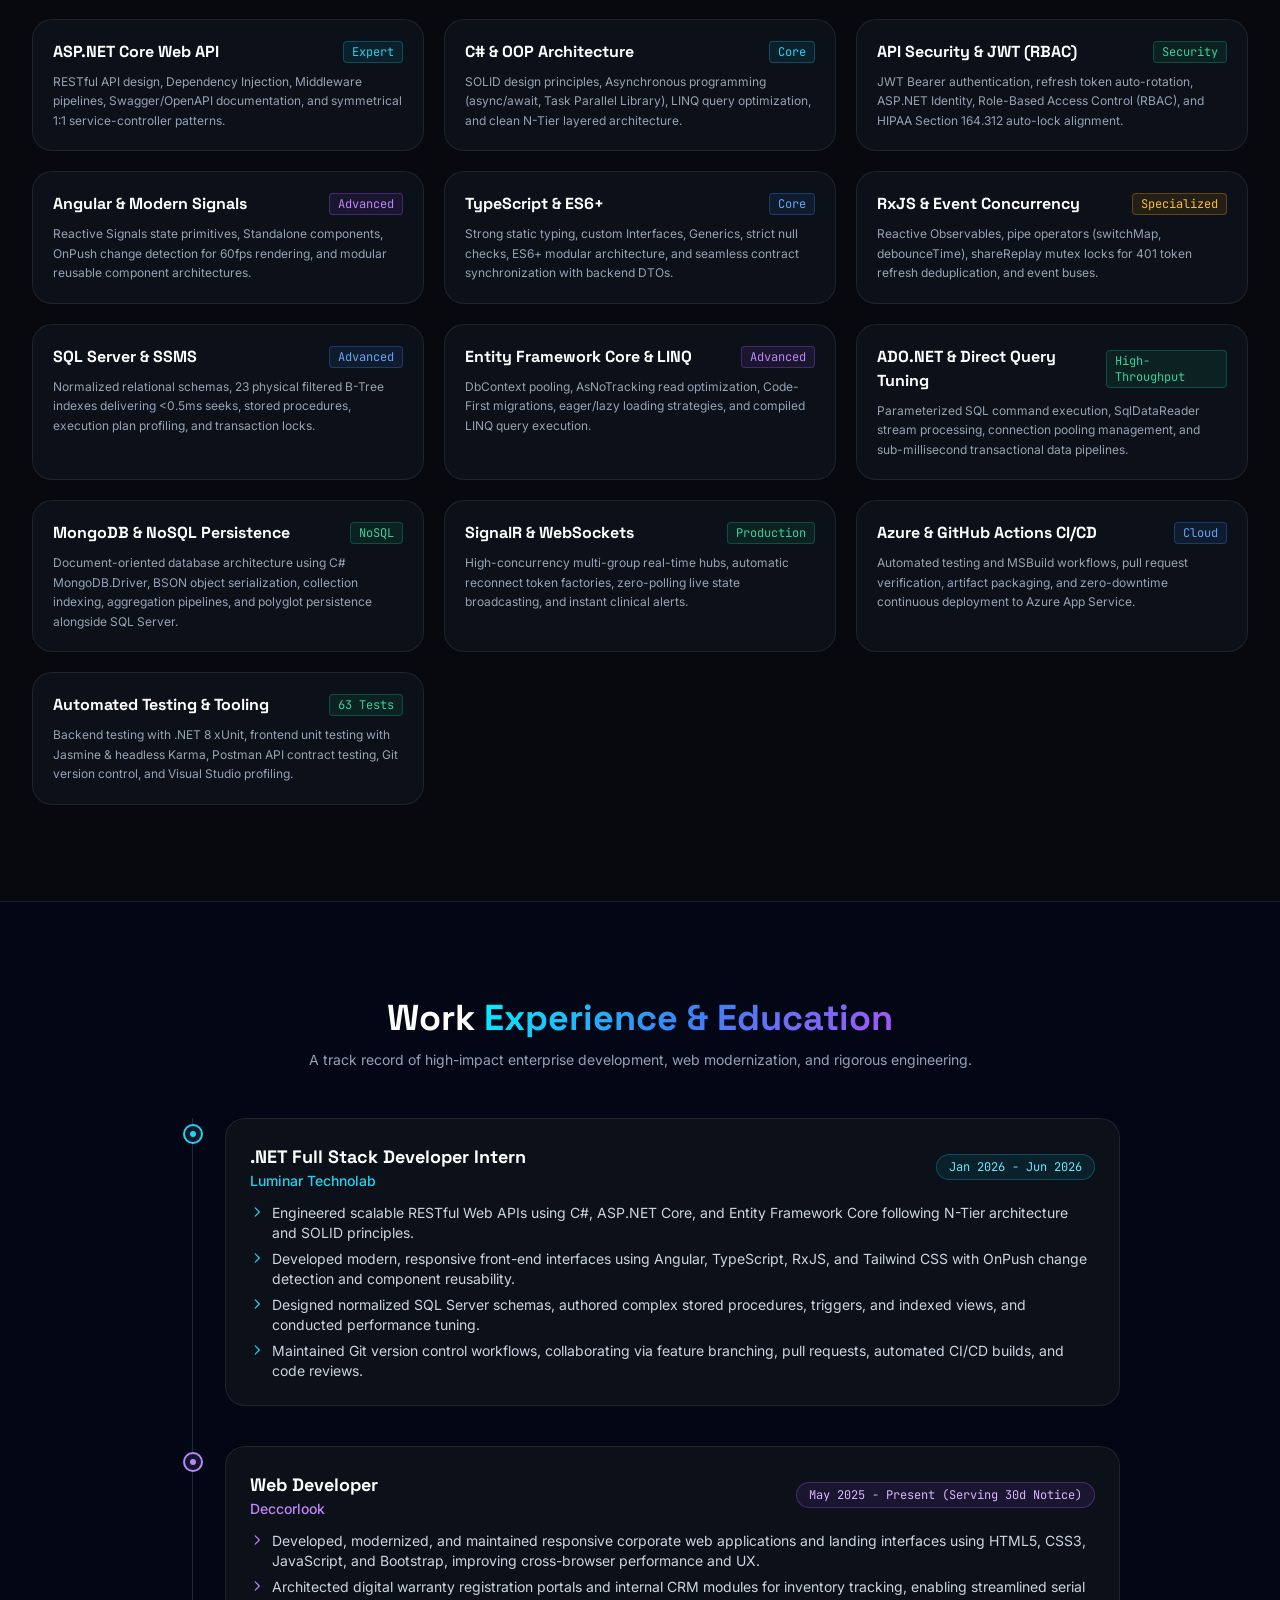
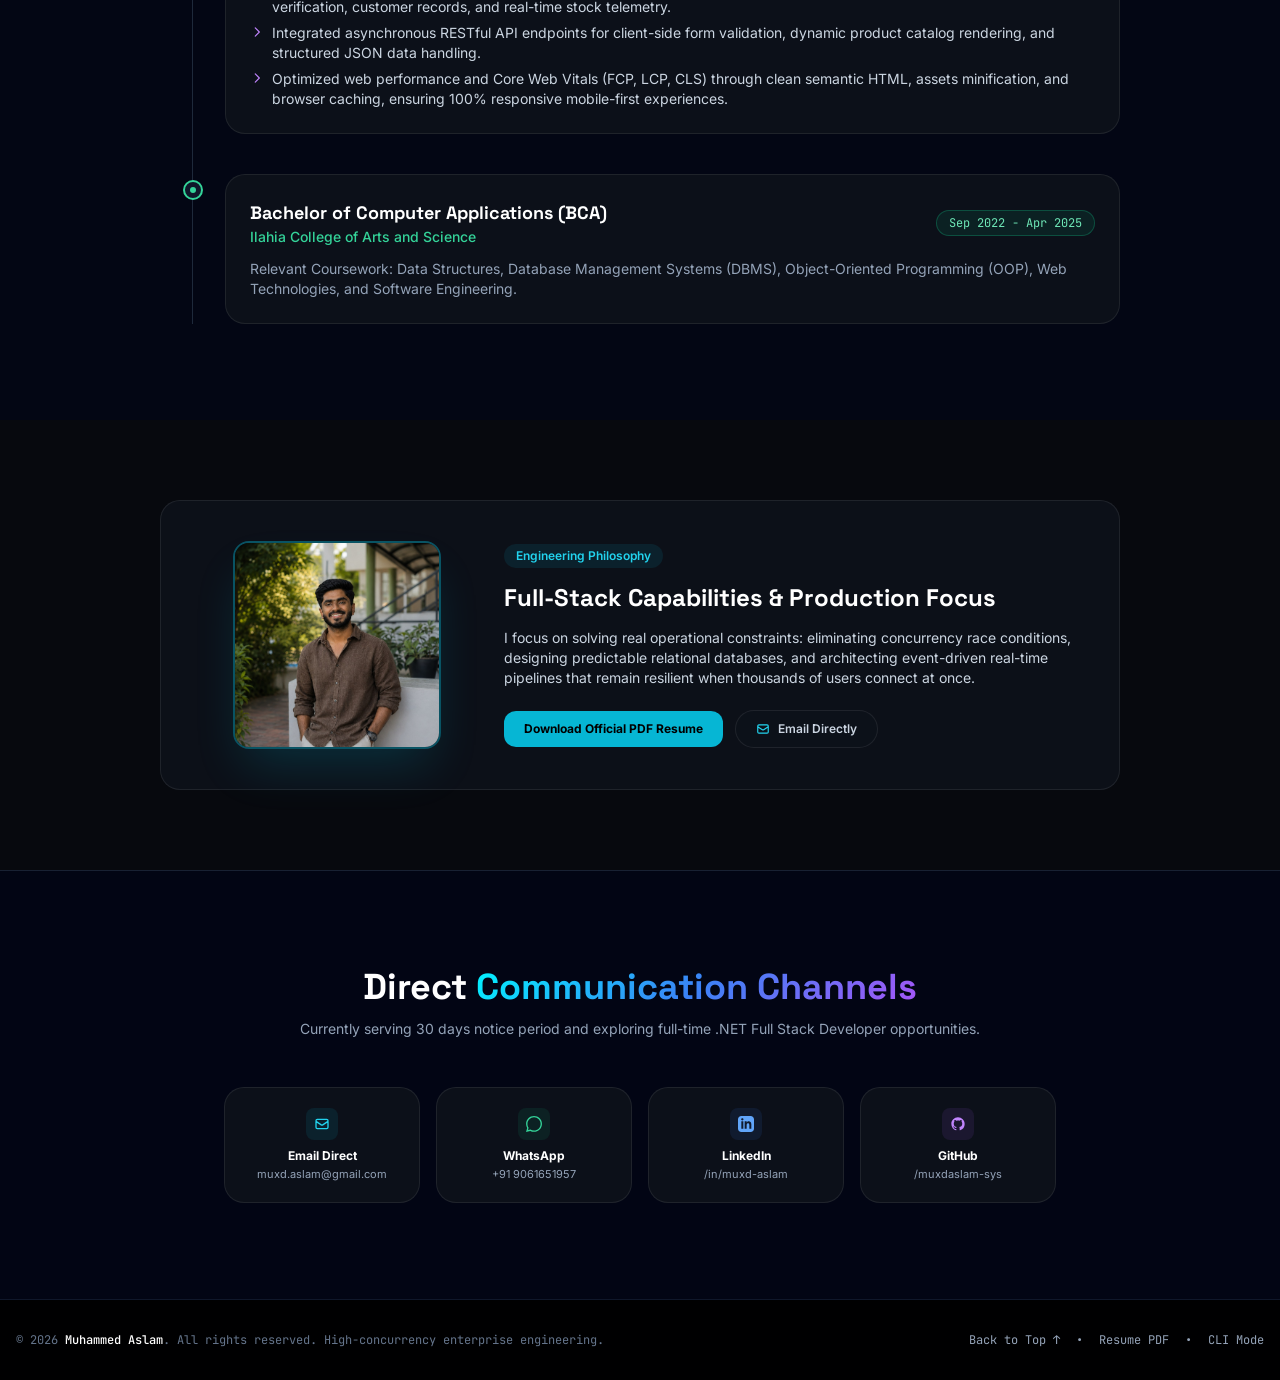
==== commit 15a18357: "feat(vitalq): showcase 63 automated tests, concurrency stress validation, health probes, and testing" ====
--- a/index.html
+++ b/index.html
@@ -495,6 +495,9 @@
               <span class="px-2.5 py-0.5 rounded-md bg-emerald-500/10 text-emerald-400 text-xs font-medium border border-emerald-500/20">
                 Hospital OPD &amp; Real-Time Queue System
               </span>
+              <span class="px-2.5 py-0.5 rounded-md bg-cyan-500/10 text-cyan-300 text-xs font-medium border border-cyan-500/20 font-mono">
+                63/63 Tests Passing (100%)
+              </span>
             </div>
 
             <h3 class="text-xl sm:text-3xl font-heading font-bold text-white">
@@ -513,15 +516,19 @@
               </li>
               <li class="flex items-start gap-2">
                 <svg class="w-4 h-4 text-cyan-400 shrink-0 mt-0.5" fill="none" stroke="currentColor" viewBox="0 0 24 24"><path stroke-linecap="round" stroke-linejoin="round" stroke-width="2" d="M9 5l7 7-7 7"/></svg>
-                <span><strong>Clinical Engine:</strong> Built with UTC-normalized pacing stopwatch (<code class="text-cyan-300">parseUtcTimestamp</code>) eliminating timezone drift, plus a 3-strike absentee/no-show protocol with mandatory audit logs.</span>
+                <span><strong>Full-Stack Automated Testing &amp; Stress Tests:</strong> 63 automated tests (50 .NET 8 xUnit + 13 Angular Jasmine | 100% pass rate). Concurrency stress-tested via a 30-worker parallel thread race with 0 collisions and a 100K-token SLA benchmark processed in &lt;500ms (~500,000+ evaluations/sec).</span>
               </li>
               <li class="flex items-start gap-2">
                 <svg class="w-4 h-4 text-cyan-400 shrink-0 mt-0.5" fill="none" stroke="currentColor" viewBox="0 0 24 24"><path stroke-linecap="round" stroke-linejoin="round" stroke-width="2" d="M9 5l7 7-7 7"/></svg>
-                <span><strong>RxJS Concurrency Mutex:</strong> Deduplicates parallel 401 refresh calls, preventing unexpected session logouts during simultaneous network bursts.</span>
+                <span><strong>Clinical Engine &amp; Anti-Starvation:</strong> Canadian Triage and Acuity Scale (CTAS Levels 1-5) evaluation with dynamic SLA wait-aging (+2 pts/min), a sequential collision-proof MRN generator scaling past 1M records, and a 3-strike absentee protocol with mandatory audit logs.</span>
               </li>
               <li class="flex items-start gap-2">
                 <svg class="w-4 h-4 text-cyan-400 shrink-0 mt-0.5" fill="none" stroke="currentColor" viewBox="0 0 24 24"><path stroke-linecap="round" stroke-linejoin="round" stroke-width="2" d="M9 5l7 7-7 7"/></svg>
-                <span><strong>High-Performance Database:</strong> 23 physical filtered B-Tree indexes delivering sub-millisecond (&lt;0.5ms) queries and zero table scans.</span>
+                <span><strong>Enterprise Security &amp; Observability:</strong> HIPAA 15-minute workstation auto-lock running outside the Angular zone for 60fps rendering, client-IP rate limiting (10 req/min), physician room boundaries (HTTP 403), and native database health probes (<code class="text-cyan-300">/health</code>, <code class="text-cyan-300">/health/live</code>).</span>
+              </li>
+              <li class="flex items-start gap-2">
+                <svg class="w-4 h-4 text-cyan-400 shrink-0 mt-0.5" fill="none" stroke="currentColor" viewBox="0 0 24 24"><path stroke-linecap="round" stroke-linejoin="round" stroke-width="2" d="M9 5l7 7-7 7"/></svg>
+                <span><strong>High-Performance Database:</strong> 23 physical filtered B-Tree indexes delivering sub-millisecond (&lt;0.5ms) queries and zero table scans, paired with startup database connection pool pre-warming.</span>
               </li>
             </ul>
 
@@ -532,6 +539,8 @@
               <span class="px-2 sm:px-2.5 py-1 rounded-md bg-slate-900 border border-slate-700 text-[11px] sm:text-xs font-mono text-emerald-300">SignalR WebSockets</span>
               <span class="px-2 sm:px-2.5 py-1 rounded-md bg-slate-900 border border-slate-700 text-[11px] sm:text-xs font-mono text-blue-300">SQL Server Express</span>
               <span class="px-2 sm:px-2.5 py-1 rounded-md bg-slate-900 border border-slate-700 text-[11px] sm:text-xs font-mono text-amber-300">Entity Framework Core</span>
+              <span class="px-2 sm:px-2.5 py-1 rounded-md bg-slate-900 border border-slate-700 text-[11px] sm:text-xs font-mono text-emerald-300">xUnit &amp; Jasmine (63 Tests)</span>
+              <span class="px-2 sm:px-2.5 py-1 rounded-md bg-slate-900 border border-slate-700 text-[11px] sm:text-xs font-mono text-cyan-300">Health Probes (/health)</span>
               <span class="px-2 sm:px-2.5 py-1 rounded-md bg-slate-900 border border-slate-700 text-[11px] sm:text-xs font-mono text-cyan-300">Tailwind CSS</span>
             </div>
 
@@ -559,16 +568,21 @@
               </div>
 
               <!-- High-Impact Engineering Metrics Grid -->
-              <div class="grid grid-cols-2 gap-2.5 font-mono">
-                <div class="p-3 rounded-xl bg-slate-950 border border-slate-800">
-                  <span class="text-[10px] text-slate-400 block">WebSocket Concurrency</span>
+              <div class="grid grid-cols-2 sm:grid-cols-3 gap-2 font-mono">
+                <div class="p-2.5 rounded-xl bg-slate-950 border border-slate-800">
+                  <span class="text-[9px] text-slate-400 block">WebSockets</span>
                   <span class="text-base sm:text-lg font-bold text-cyan-400">10,000+</span>
-                  <span class="text-[10px] text-slate-400 block mt-0.5">Simultaneous Clients</span>
-                </div>
-                <div class="p-3 rounded-xl bg-slate-950 border border-slate-800">
-                  <span class="text-[10px] text-slate-400 block">SQL Memory Seeks</span>
+                  <span class="text-[9px] text-slate-500 block mt-0.5">Live Clients</span>
+                </div>
+                <div class="p-2.5 rounded-xl bg-slate-950 border border-slate-800">
+                  <span class="text-[9px] text-slate-400 block">SQL Seeks</span>
                   <span class="text-base sm:text-lg font-bold text-emerald-400">&lt;0.5 ms</span>
-                  <span class="text-[10px] text-slate-400 block mt-0.5">23 Filtered B-Trees</span>
+                  <span class="text-[9px] text-slate-500 block mt-0.5">23 Filtered Trees</span>
+                </div>
+                <div class="p-2.5 rounded-xl bg-slate-950 border border-slate-800 col-span-2 sm:col-span-1">
+                  <span class="text-[9px] text-slate-400 block">Automated Tests</span>
+                  <span class="text-base sm:text-lg font-bold text-purple-400">63 Tests</span>
+                  <span class="text-[9px] text-slate-500 block mt-0.5">100% Pass Rate</span>
                 </div>
               </div>
 
@@ -601,6 +615,16 @@
                   </div>
                   <p class="text-[11px] text-slate-400 leading-relaxed">
                     Algorithmic acuity scoring (Levels 1-5) based on vitals, paired with UTC-normalized pacing to eliminate timezone drift.
+                  </p>
+                </div>
+
+                <div class="p-3 rounded-xl bg-slate-950 border border-slate-800 space-y-1">
+                  <div class="flex items-center gap-2 text-cyan-300 font-semibold text-xs">
+                    <svg class="w-3.5 h-3.5 shrink-0" fill="none" stroke="currentColor" viewBox="0 0 24 24"><path stroke-linecap="round" stroke-linejoin="round" stroke-width="2" d="M9 12l2 2 4-4m6 2a9 9 0 11-18 0 9 9 0 0118 0z"/></svg>
+                    <span>Full-Stack Testing &amp; Health Probes</span>
+                  </div>
+                  <p class="text-[11px] text-slate-400 leading-relaxed">
+                    63 automated tests (50 xUnit + 13 Jasmine | 100% pass), 30-worker stress tests with 0 collisions, and native ASP.NET Core /health database readiness probes.
                   </p>
                 </div>
               </div>
@@ -1086,14 +1110,14 @@
           </p>
         </div>
 
-        <!-- 13. UI Systems & API Tooling -->
-        <div class="skill-card solid-card p-4 sm:p-5 space-y-2" data-category="frontend realtime">
+        <!-- 13. Automated Testing & API Tooling -->
+        <div class="skill-card solid-card p-4 sm:p-5 space-y-2" data-category="backend frontend realtime">
           <div class="flex items-center justify-between">
-            <h4 class="font-bold text-white font-heading text-sm sm:text-base">UI Systems &amp; API Tooling</h4>
-            <span class="text-xs px-2 py-0.5 rounded bg-cyan-500/10 text-cyan-400 border border-cyan-500/30 font-mono">Tooling</span>
+            <h4 class="font-bold text-white font-heading text-sm sm:text-base">Automated Testing &amp; Tooling</h4>
+            <span class="text-xs px-2 py-0.5 rounded bg-emerald-500/10 text-emerald-400 border border-emerald-500/30 font-mono">63 Tests</span>
           </div>
           <p class="text-xs text-slate-400 leading-relaxed">
-            Tailwind CSS &amp; Bootstrap 5 responsive styling, Postman API contract test collections, Git branching workflows, and Visual Studio profiling.
+            Backend testing with .NET 8 xUnit, frontend unit testing with Jasmine &amp; headless Karma, Postman API contract testing, Git version control, and Visual Studio profiling.
           </p>
         </div>
 
@@ -1391,15 +1415,15 @@
             <input type="checkbox" checked class="role-match-check mt-0.5 rounded accent-cyan-400">
             <div>
               <span class="text-white font-semibold block">ASP.NET Core Web API &amp; C# Architecture</span>
-              <span class="text-[11px] text-slate-400">Proven in VitalQ: Symmetrical services, rate limiting, and 1:1 clean controller mapping.</span>
+              <span class="text-[11px] text-slate-400">Proven in VitalQ: Symmetrical services, 63 automated tests (xUnit/Jasmine), rate limiting, and 1:1 clean controller mapping.</span>
             </div>
           </label>
 
           <label class="flex items-start gap-2.5 p-2 rounded-lg bg-slate-900/80 border border-slate-800 hover:border-slate-700 cursor-pointer">
             <input type="checkbox" checked class="role-match-check mt-0.5 rounded accent-cyan-400">
             <div>
-              <span class="text-white font-semibold block">High-Concurrency SignalR WebSockets</span>
-              <span class="text-[11px] text-slate-400">Proven in VitalQ: 10,000+ simultaneous real-time hospital users with zero polling lag.</span>
+              <span class="text-white font-semibold block">High-Concurrency SignalR WebSockets &amp; Stress Testing</span>
+              <span class="text-[11px] text-slate-400">Proven in VitalQ: 10,000+ simultaneous real-time hospital users; 30-worker stress test with 0 race collisions.</span>
             </div>
           </label>
 
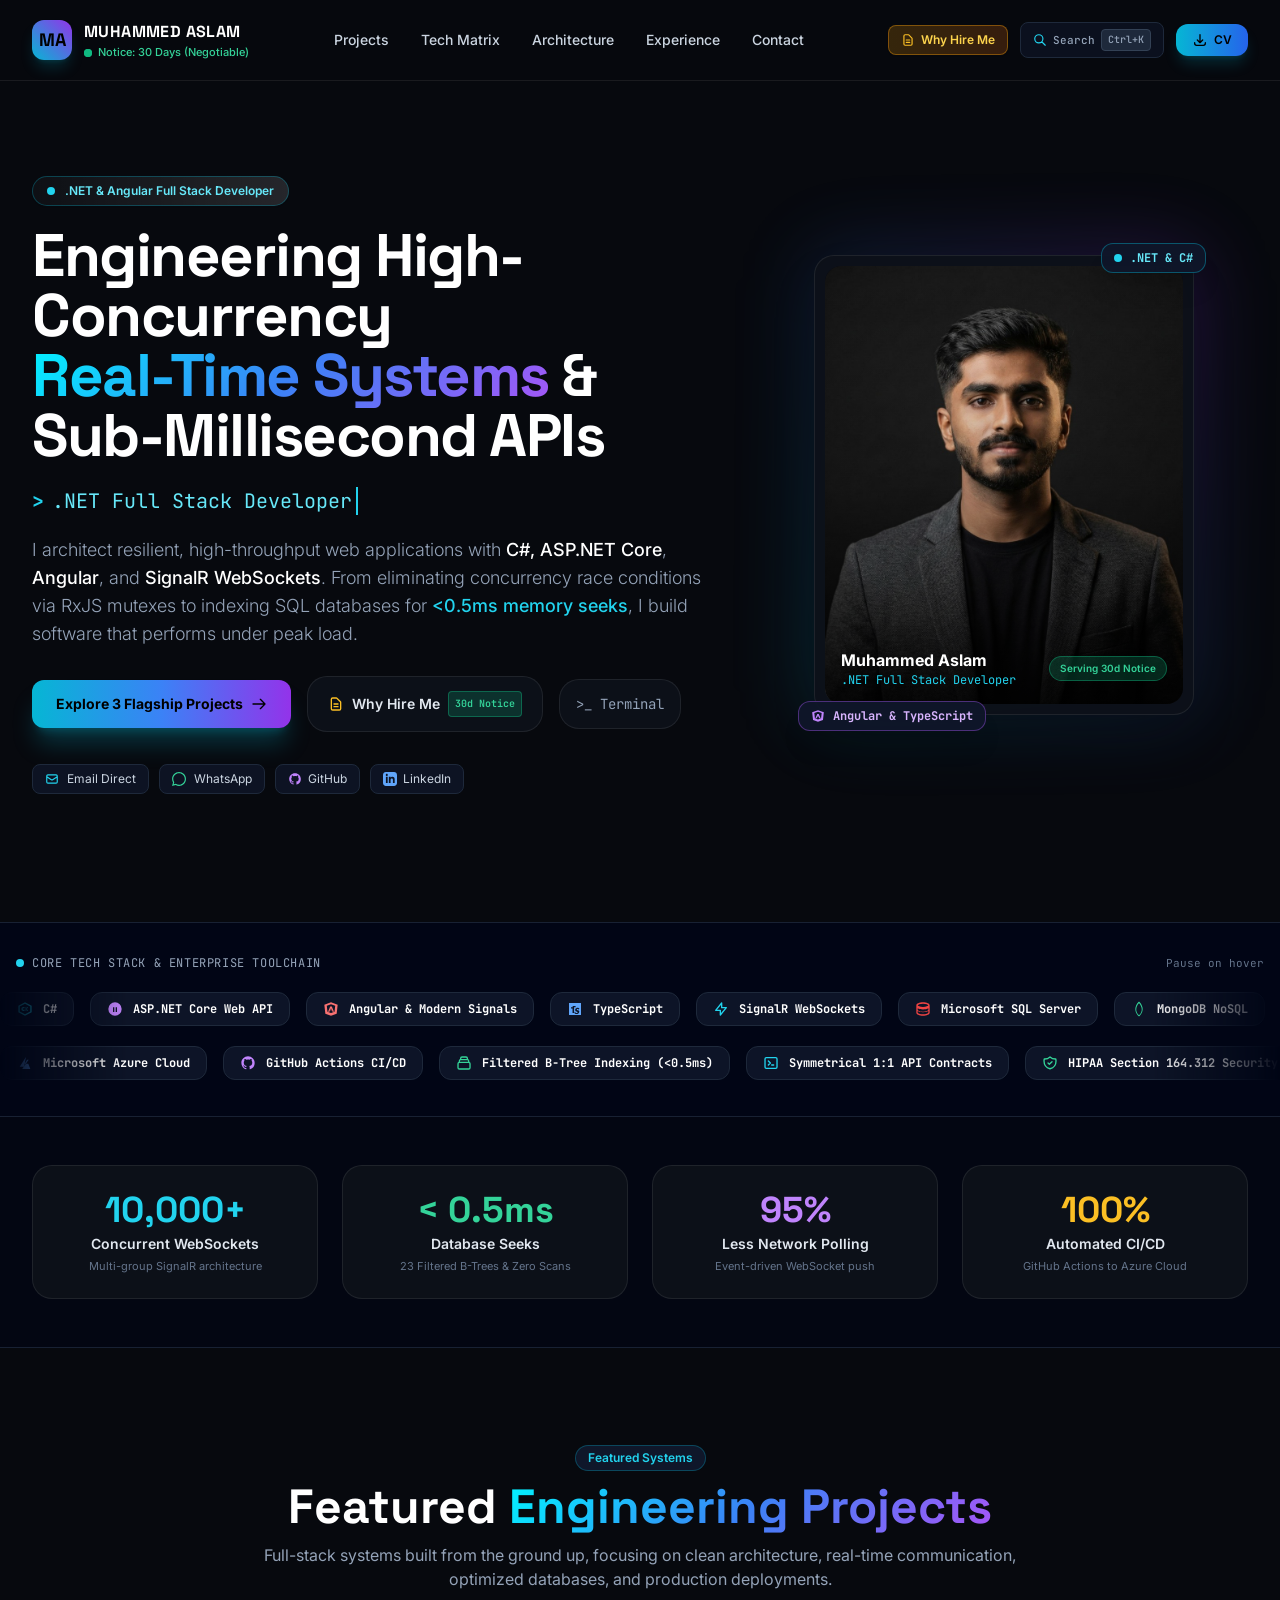
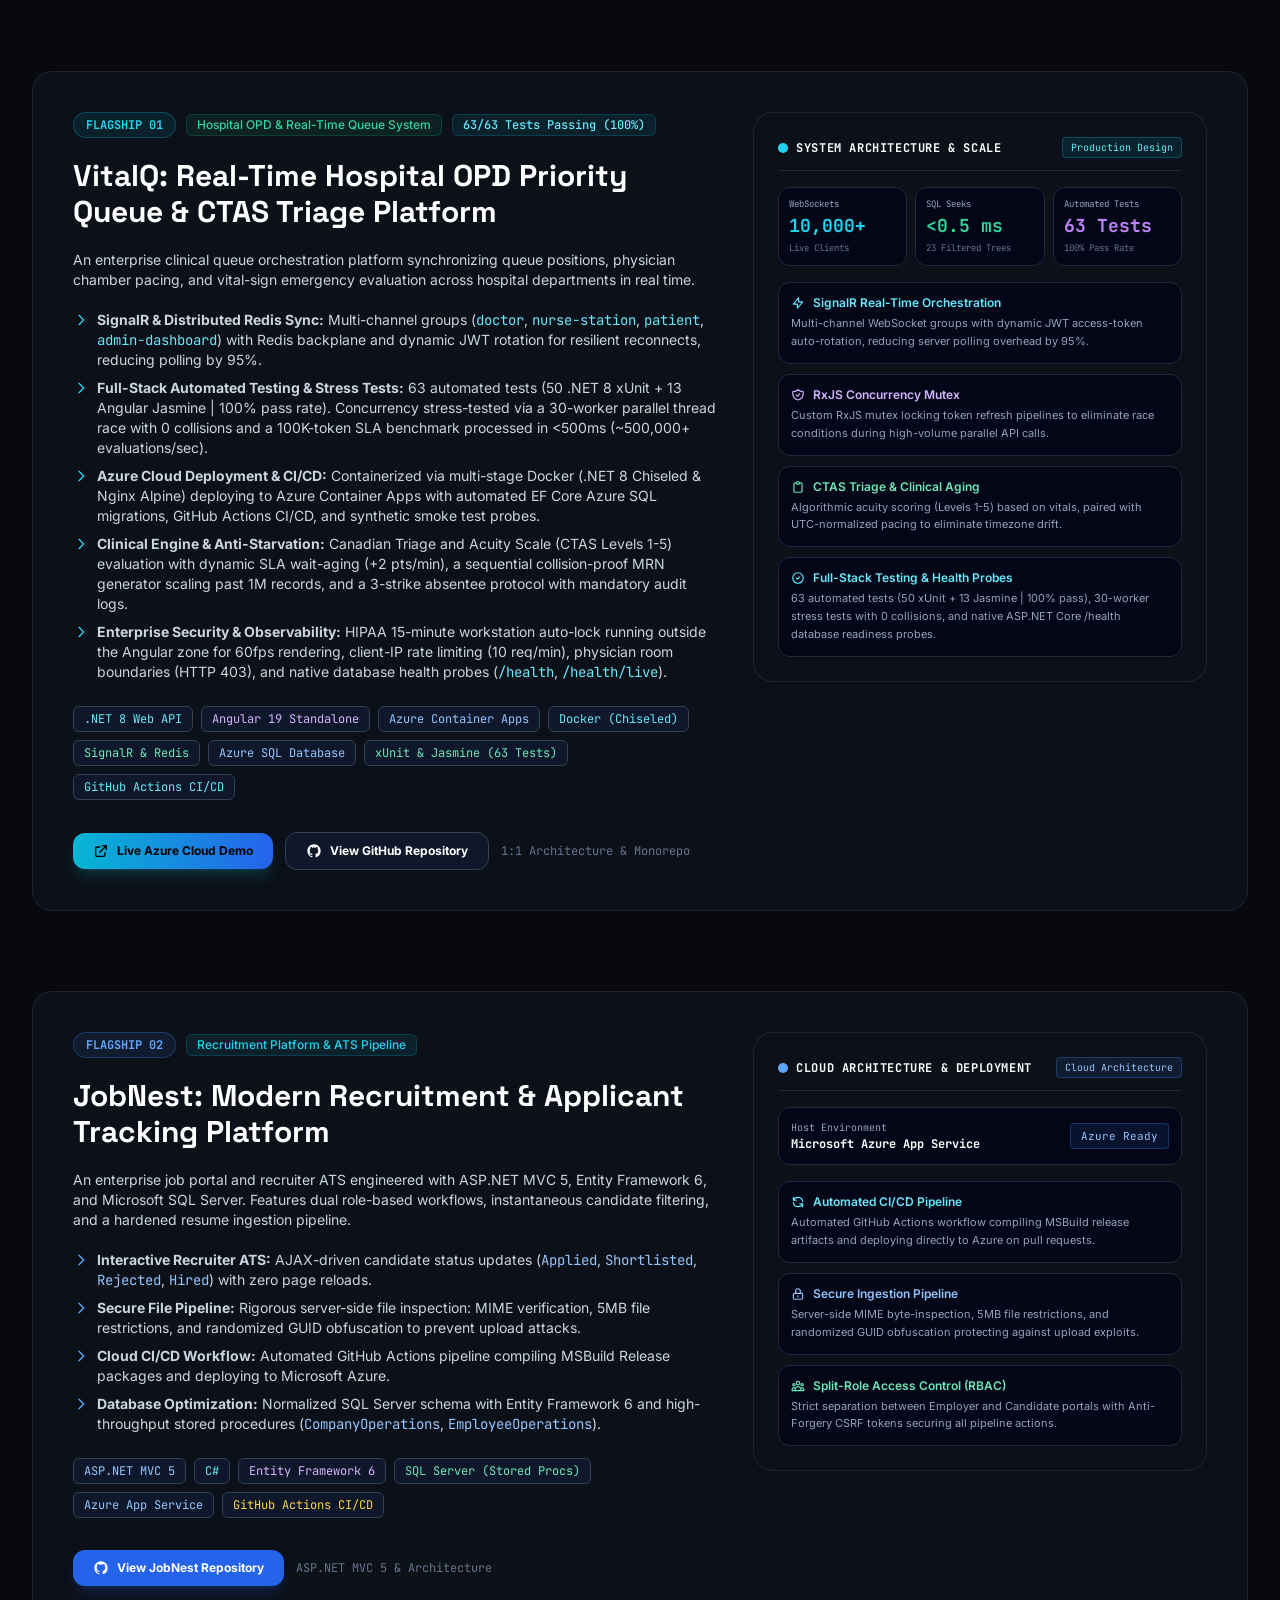
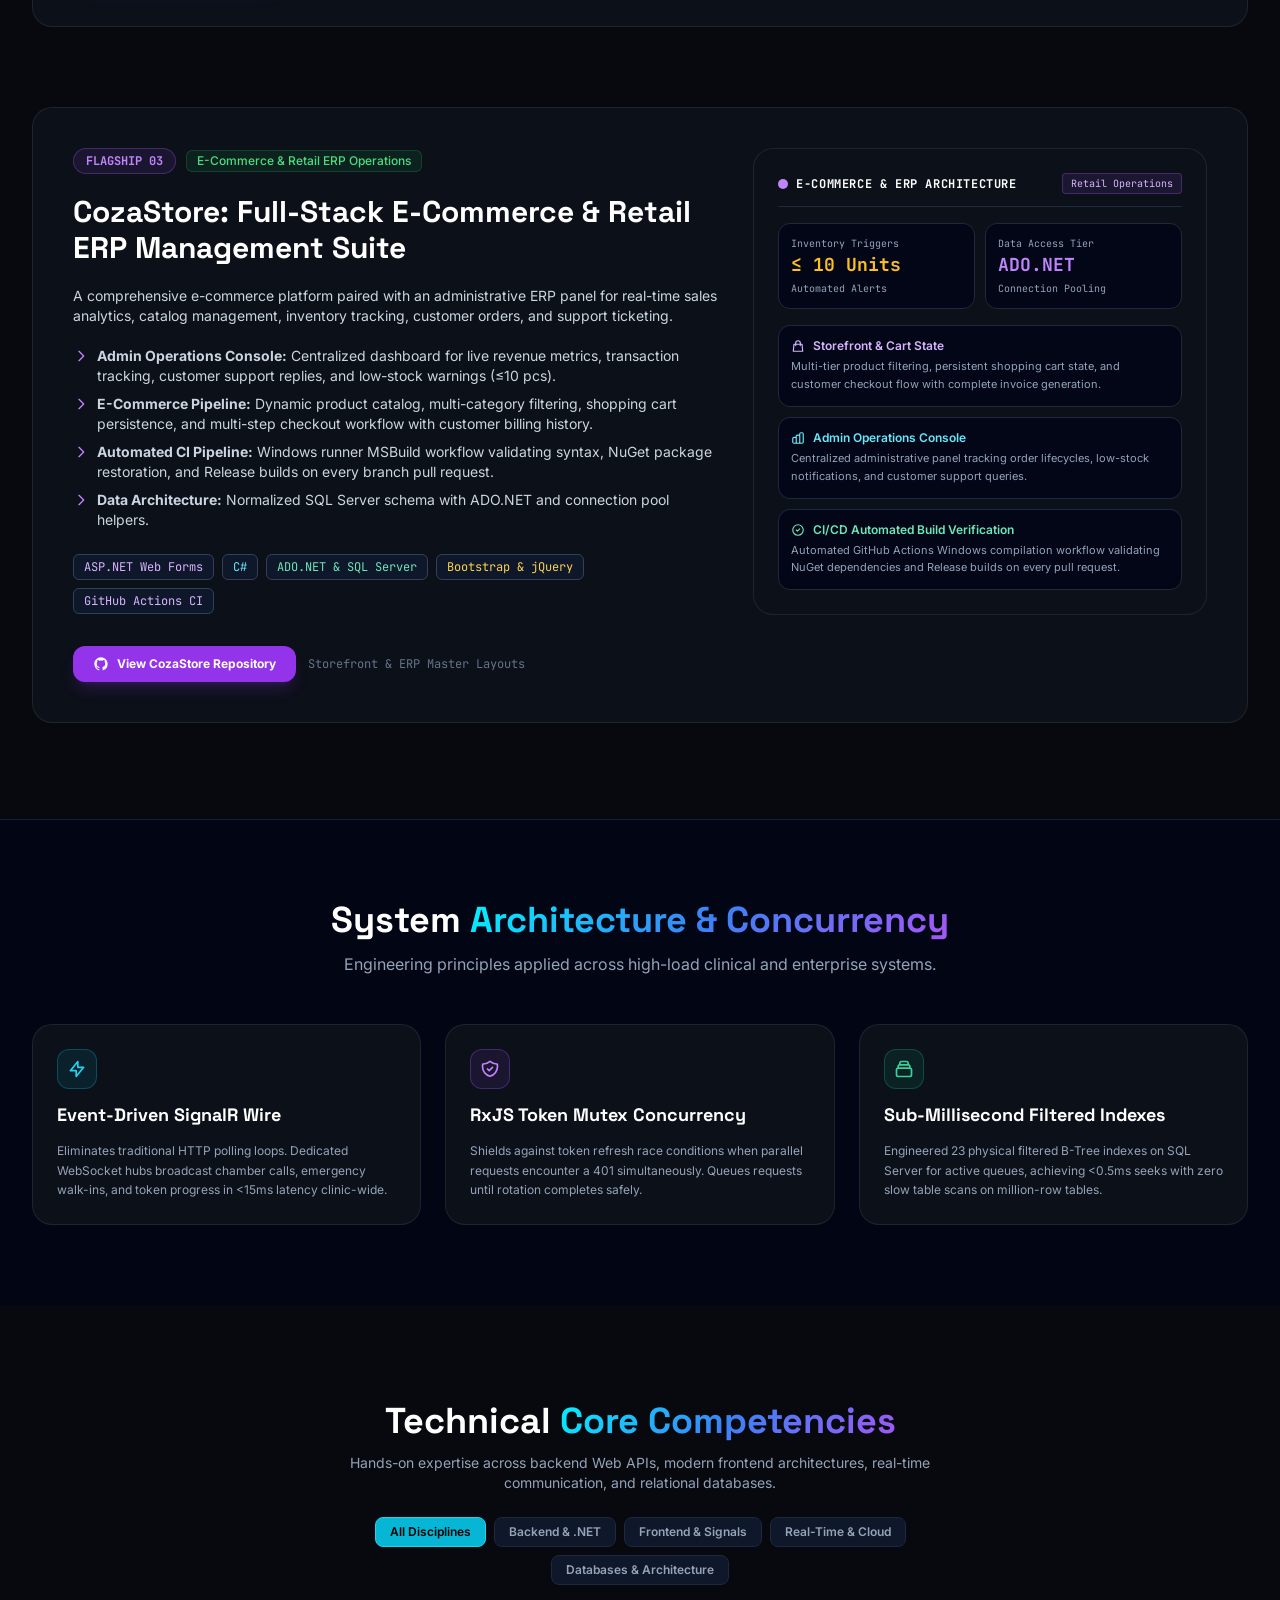
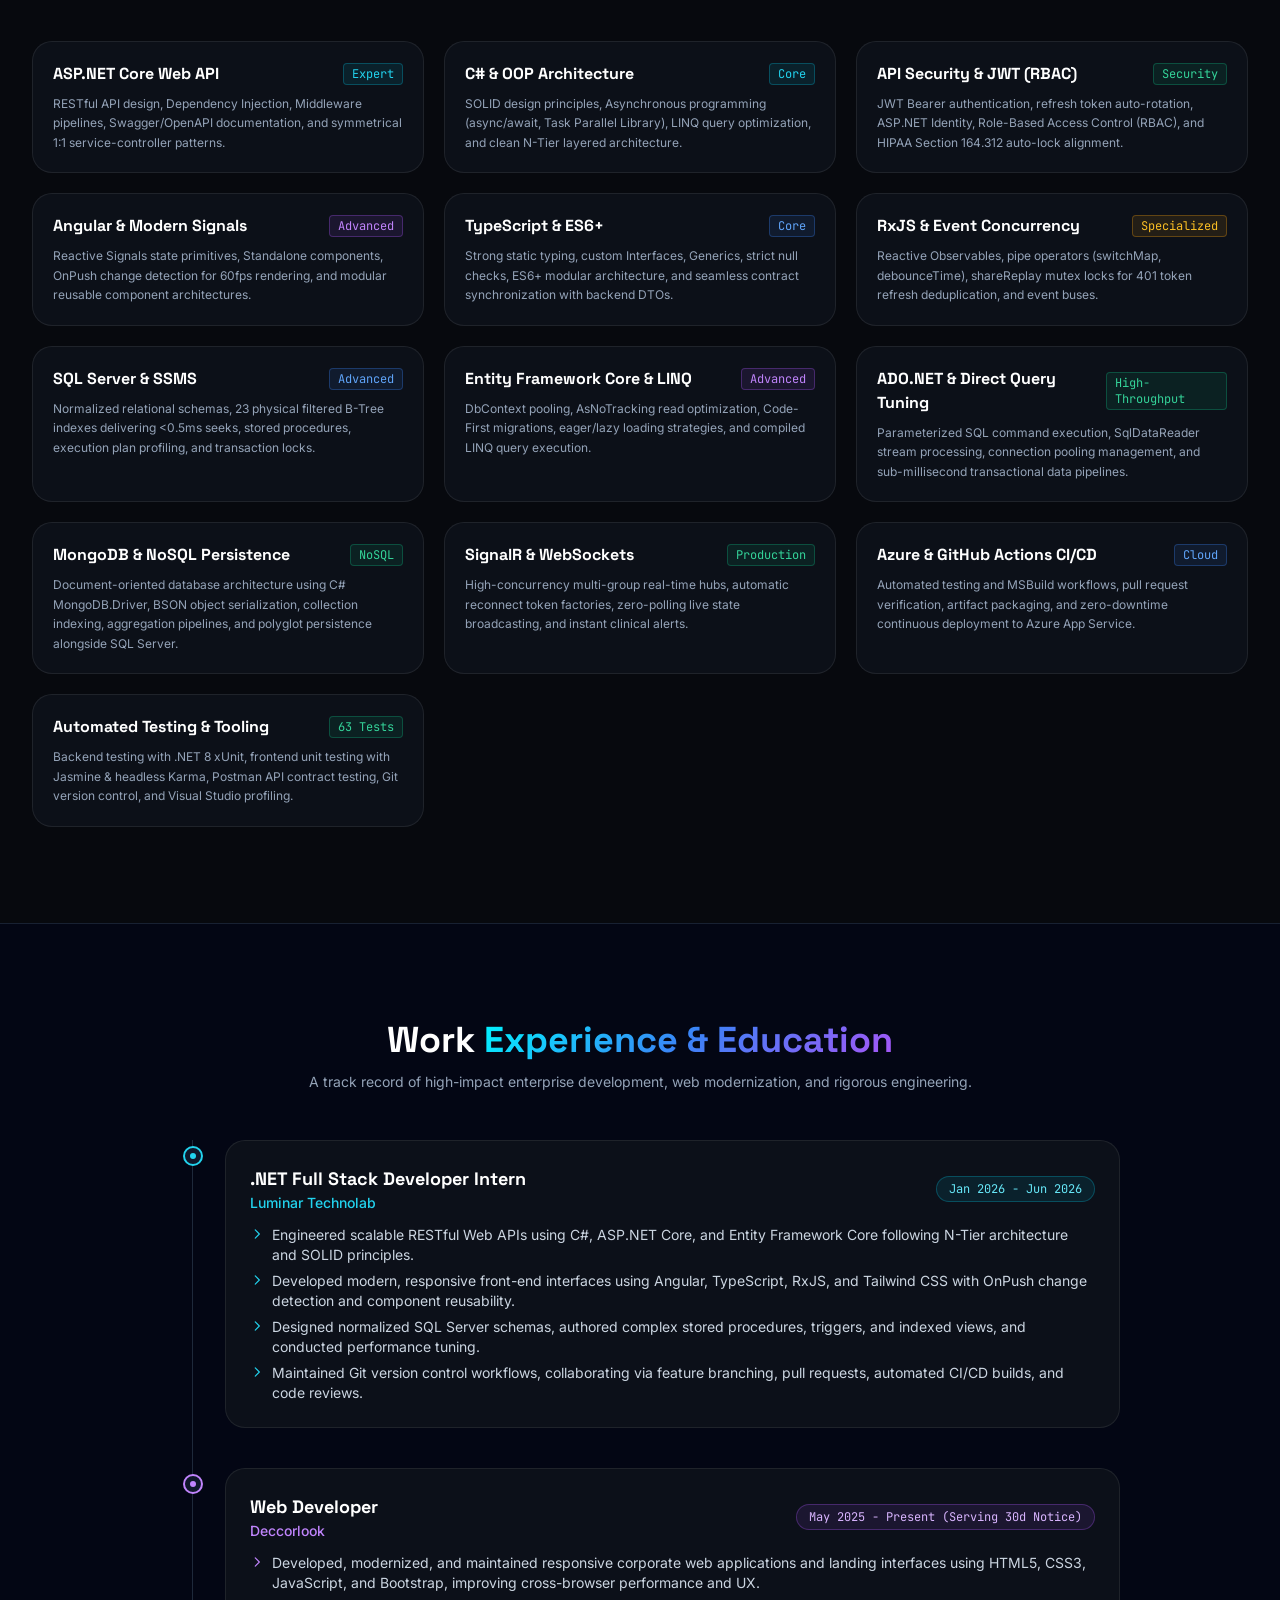
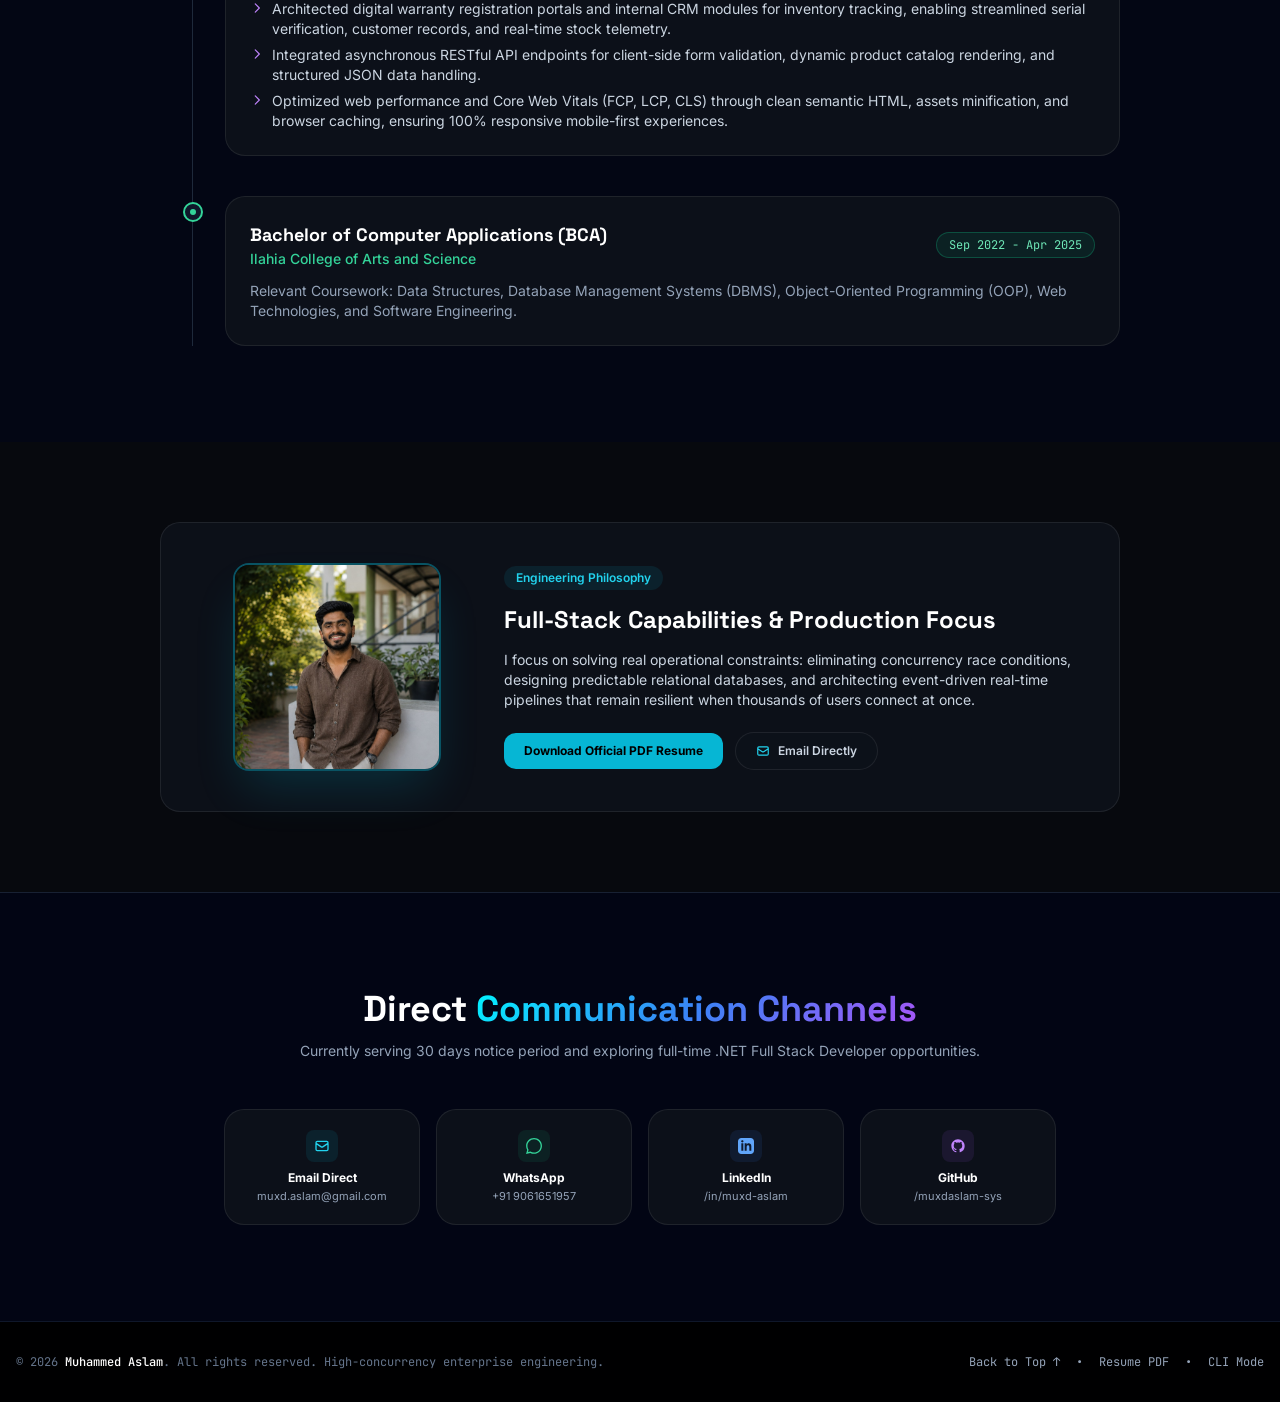
==== commit f0f8eb2c: "feat: integrate VitalQ Azure cloud architecture, Docker CI/CD, and 2-line summary into master resume" ====
--- a/index.html
+++ b/index.html
@@ -512,7 +512,7 @@
             <ul class="space-y-2 text-xs sm:text-sm text-slate-300">
               <li class="flex items-start gap-2">
                 <svg class="w-4 h-4 text-cyan-400 shrink-0 mt-0.5" fill="none" stroke="currentColor" viewBox="0 0 24 24"><path stroke-linecap="round" stroke-linejoin="round" stroke-width="2" d="M9 5l7 7-7 7"/></svg>
-                <span><strong>SignalR WebSocket Hub:</strong> Multi-channel groups (<code class="text-cyan-300">doctor</code>, <code class="text-cyan-300">nurse-station</code>, <code class="text-cyan-300">patient</code>, <code class="text-cyan-300">admin-dashboard</code>) with dynamic JWT access-token rotation for resilient hospital Wi-Fi reconnects.</span>
+                <span><strong>SignalR &amp; Distributed Redis Sync:</strong> Multi-channel groups (<code class="text-cyan-300">doctor</code>, <code class="text-cyan-300">nurse-station</code>, <code class="text-cyan-300">patient</code>, <code class="text-cyan-300">admin-dashboard</code>) with Redis backplane and dynamic JWT rotation for resilient reconnects, reducing polling by 95%.</span>
               </li>
               <li class="flex items-start gap-2">
                 <svg class="w-4 h-4 text-cyan-400 shrink-0 mt-0.5" fill="none" stroke="currentColor" viewBox="0 0 24 24"><path stroke-linecap="round" stroke-linejoin="round" stroke-width="2" d="M9 5l7 7-7 7"/></svg>
@@ -520,35 +520,39 @@
               </li>
               <li class="flex items-start gap-2">
                 <svg class="w-4 h-4 text-cyan-400 shrink-0 mt-0.5" fill="none" stroke="currentColor" viewBox="0 0 24 24"><path stroke-linecap="round" stroke-linejoin="round" stroke-width="2" d="M9 5l7 7-7 7"/></svg>
+                <span><strong>Azure Cloud Deployment &amp; CI/CD:</strong> Containerized via multi-stage Docker (.NET 8 Chiseled &amp; Nginx Alpine) deploying to Azure Container Apps with automated EF Core Azure SQL migrations, GitHub Actions CI/CD, and synthetic smoke test probes.</span>
+              </li>
+              <li class="flex items-start gap-2">
+                <svg class="w-4 h-4 text-cyan-400 shrink-0 mt-0.5" fill="none" stroke="currentColor" viewBox="0 0 24 24"><path stroke-linecap="round" stroke-linejoin="round" stroke-width="2" d="M9 5l7 7-7 7"/></svg>
                 <span><strong>Clinical Engine &amp; Anti-Starvation:</strong> Canadian Triage and Acuity Scale (CTAS Levels 1-5) evaluation with dynamic SLA wait-aging (+2 pts/min), a sequential collision-proof MRN generator scaling past 1M records, and a 3-strike absentee protocol with mandatory audit logs.</span>
               </li>
               <li class="flex items-start gap-2">
                 <svg class="w-4 h-4 text-cyan-400 shrink-0 mt-0.5" fill="none" stroke="currentColor" viewBox="0 0 24 24"><path stroke-linecap="round" stroke-linejoin="round" stroke-width="2" d="M9 5l7 7-7 7"/></svg>
                 <span><strong>Enterprise Security &amp; Observability:</strong> HIPAA 15-minute workstation auto-lock running outside the Angular zone for 60fps rendering, client-IP rate limiting (10 req/min), physician room boundaries (HTTP 403), and native database health probes (<code class="text-cyan-300">/health</code>, <code class="text-cyan-300">/health/live</code>).</span>
               </li>
-              <li class="flex items-start gap-2">
-                <svg class="w-4 h-4 text-cyan-400 shrink-0 mt-0.5" fill="none" stroke="currentColor" viewBox="0 0 24 24"><path stroke-linecap="round" stroke-linejoin="round" stroke-width="2" d="M9 5l7 7-7 7"/></svg>
-                <span><strong>High-Performance Database:</strong> 23 physical filtered B-Tree indexes delivering sub-millisecond (&lt;0.5ms) queries and zero table scans, paired with startup database connection pool pre-warming.</span>
-              </li>
             </ul>
 
             <!-- Tech Badges -->
             <div class="flex flex-wrap gap-1.5 sm:gap-2 pt-1">
-              <span class="px-2 sm:px-2.5 py-1 rounded-md bg-slate-900 border border-slate-700 text-[11px] sm:text-xs font-mono text-cyan-300">ASP.NET Core Web API</span>
-              <span class="px-2 sm:px-2.5 py-1 rounded-md bg-slate-900 border border-slate-700 text-[11px] sm:text-xs font-mono text-purple-300">Angular &amp; Modern Signals</span>
-              <span class="px-2 sm:px-2.5 py-1 rounded-md bg-slate-900 border border-slate-700 text-[11px] sm:text-xs font-mono text-emerald-300">SignalR WebSockets</span>
-              <span class="px-2 sm:px-2.5 py-1 rounded-md bg-slate-900 border border-slate-700 text-[11px] sm:text-xs font-mono text-blue-300">SQL Server Express</span>
-              <span class="px-2 sm:px-2.5 py-1 rounded-md bg-slate-900 border border-slate-700 text-[11px] sm:text-xs font-mono text-amber-300">Entity Framework Core</span>
+              <span class="px-2 sm:px-2.5 py-1 rounded-md bg-slate-900 border border-slate-700 text-[11px] sm:text-xs font-mono text-cyan-300">.NET 8 Web API</span>
+              <span class="px-2 sm:px-2.5 py-1 rounded-md bg-slate-900 border border-slate-700 text-[11px] sm:text-xs font-mono text-purple-300">Angular 19 Standalone</span>
+              <span class="px-2 sm:px-2.5 py-1 rounded-md bg-slate-900 border border-slate-700 text-[11px] sm:text-xs font-mono text-blue-300">Azure Container Apps</span>
+              <span class="px-2 sm:px-2.5 py-1 rounded-md bg-slate-900 border border-slate-700 text-[11px] sm:text-xs font-mono text-cyan-300">Docker (Chiseled)</span>
+              <span class="px-2 sm:px-2.5 py-1 rounded-md bg-slate-900 border border-slate-700 text-[11px] sm:text-xs font-mono text-emerald-300">SignalR &amp; Redis</span>
+              <span class="px-2 sm:px-2.5 py-1 rounded-md bg-slate-900 border border-slate-700 text-[11px] sm:text-xs font-mono text-blue-300">Azure SQL Database</span>
               <span class="px-2 sm:px-2.5 py-1 rounded-md bg-slate-900 border border-slate-700 text-[11px] sm:text-xs font-mono text-emerald-300">xUnit &amp; Jasmine (63 Tests)</span>
-              <span class="px-2 sm:px-2.5 py-1 rounded-md bg-slate-900 border border-slate-700 text-[11px] sm:text-xs font-mono text-cyan-300">Health Probes (/health)</span>
-              <span class="px-2 sm:px-2.5 py-1 rounded-md bg-slate-900 border border-slate-700 text-[11px] sm:text-xs font-mono text-cyan-300">Tailwind CSS</span>
+              <span class="px-2 sm:px-2.5 py-1 rounded-md bg-slate-900 border border-slate-700 text-[11px] sm:text-xs font-mono text-cyan-300">GitHub Actions CI/CD</span>
             </div>
 
             <!-- Actions -->
             <div class="flex flex-wrap items-center gap-3 pt-3">
-              <a href="https://github.com/muxdaslam-sys/VitalQ" target="_blank" rel="noopener" class="inline-flex items-center gap-2 px-4 sm:px-5 py-2.5 rounded-xl bg-cyan-500 hover:bg-cyan-400 text-black font-bold text-xs shadow-lg shadow-cyan-500/20 transition-all hover:scale-105">
+              <a href="https://ca-vitalq-web.politeisland-88851c55.centralindia.azurecontainerapps.io" target="_blank" rel="noopener" class="inline-flex items-center gap-2 px-4 sm:px-5 py-2.5 rounded-xl bg-gradient-to-r from-cyan-500 to-blue-600 hover:from-cyan-400 hover:to-blue-500 text-black font-bold text-xs shadow-lg shadow-cyan-500/20 transition-all hover:scale-105">
+                <svg class="w-4 h-4" fill="none" stroke="currentColor" viewBox="0 0 24 24"><path stroke-linecap="round" stroke-linejoin="round" stroke-width="2" d="M10 6H6a2 2 0 00-2 2v10a2 2 0 002 2h10a2 2 0 002-2v-4M14 4h6m0 0v6m0-6L10 14"/></svg>
+                <span>Live Azure Cloud Demo</span>
+              </a>
+              <a href="https://github.com/muxdaslam-sys/VitalQ" target="_blank" rel="noopener" class="inline-flex items-center gap-2 px-4 sm:px-5 py-2.5 rounded-xl bg-slate-900 hover:bg-slate-800 text-white font-bold text-xs border border-slate-700 transition-all hover:scale-105">
                 <svg class="w-4 h-4" fill="currentColor" viewBox="0 0 24 24"><path fill-rule="evenodd" clip-rule="evenodd" d="M12 2C6.477 2 2 6.484 2 12.017c0 4.425 2.865 8.18 6.839 9.504.5.092.682-.217.682-.483 0-.237-.008-.868-.013-1.703-2.782.605-3.369-1.343-3.369-1.343-.454-1.158-1.11-1.466-1.11-1.466-.908-.62.069-.608.069-.608 1.003.07 1.53 1.032 1.53 1.032.892 1.53 2.341 1.088 2.91.832.092-.647.35-1.088.636-1.338-2.22-.253-4.555-1.113-4.555-4.951 0-1.093.39-1.988 1.029-2.688-.103-.253-.446-1.272.098-2.65 0 0 .84-.27 2.75 1.026A9.564 9.564 0 0112 6.844c.85.004 1.705.115 2.504.337 1.909-1.296 2.747-1.027 2.747-1.027.546 1.379.202 2.398.1 2.651.64.7 1.028 1.595 1.028 2.688 0 3.848-2.339 4.695-4.566 4.943.359.309.678.92.678 1.855 0 1.338-.012 2.419-.012 2.747 0 .268.18.58.688.482A10.019 10.019 0 0022 12.017C22 6.484 17.522 2 12 2z"/></svg>
-                <span>View VitalQ Repository</span>
+                <span>View GitHub Repository</span>
               </a>
               <span class="text-xs text-slate-500 font-mono">1:1 Architecture &amp; Monorepo</span>
             </div>
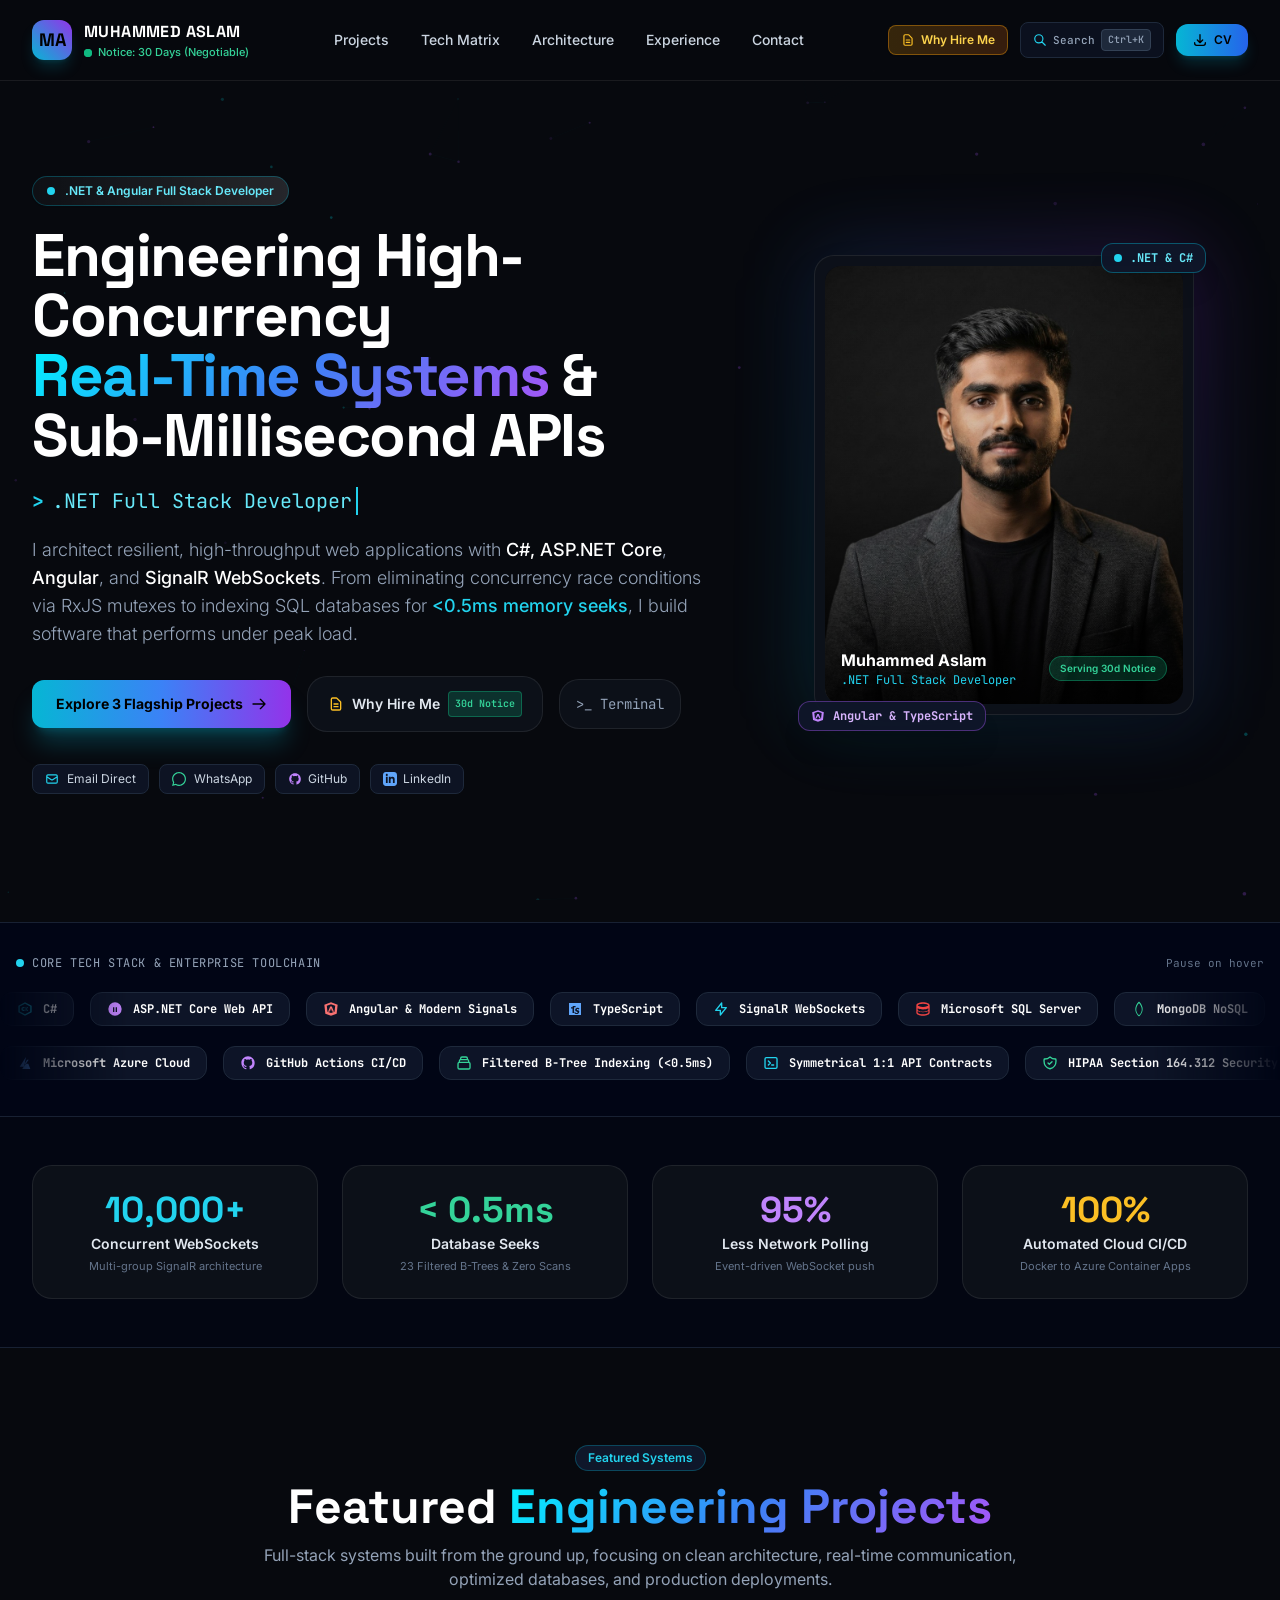
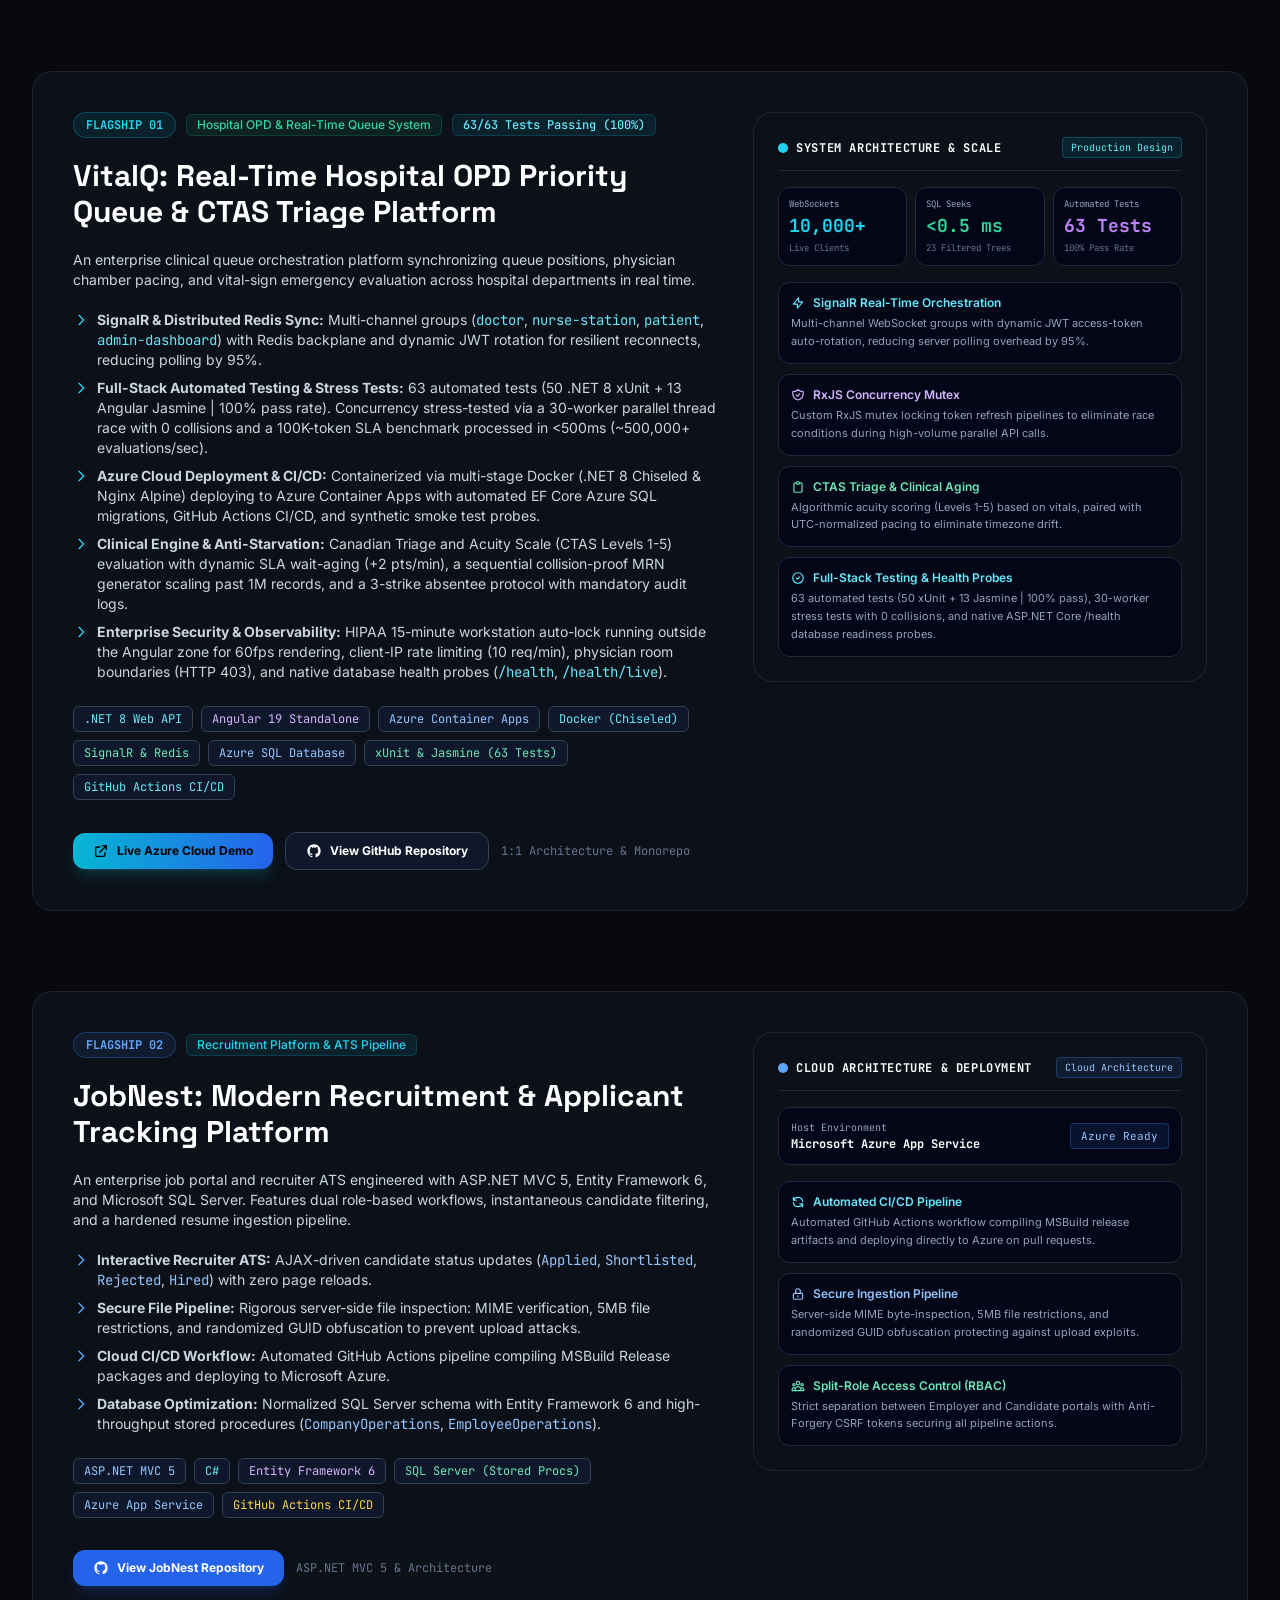
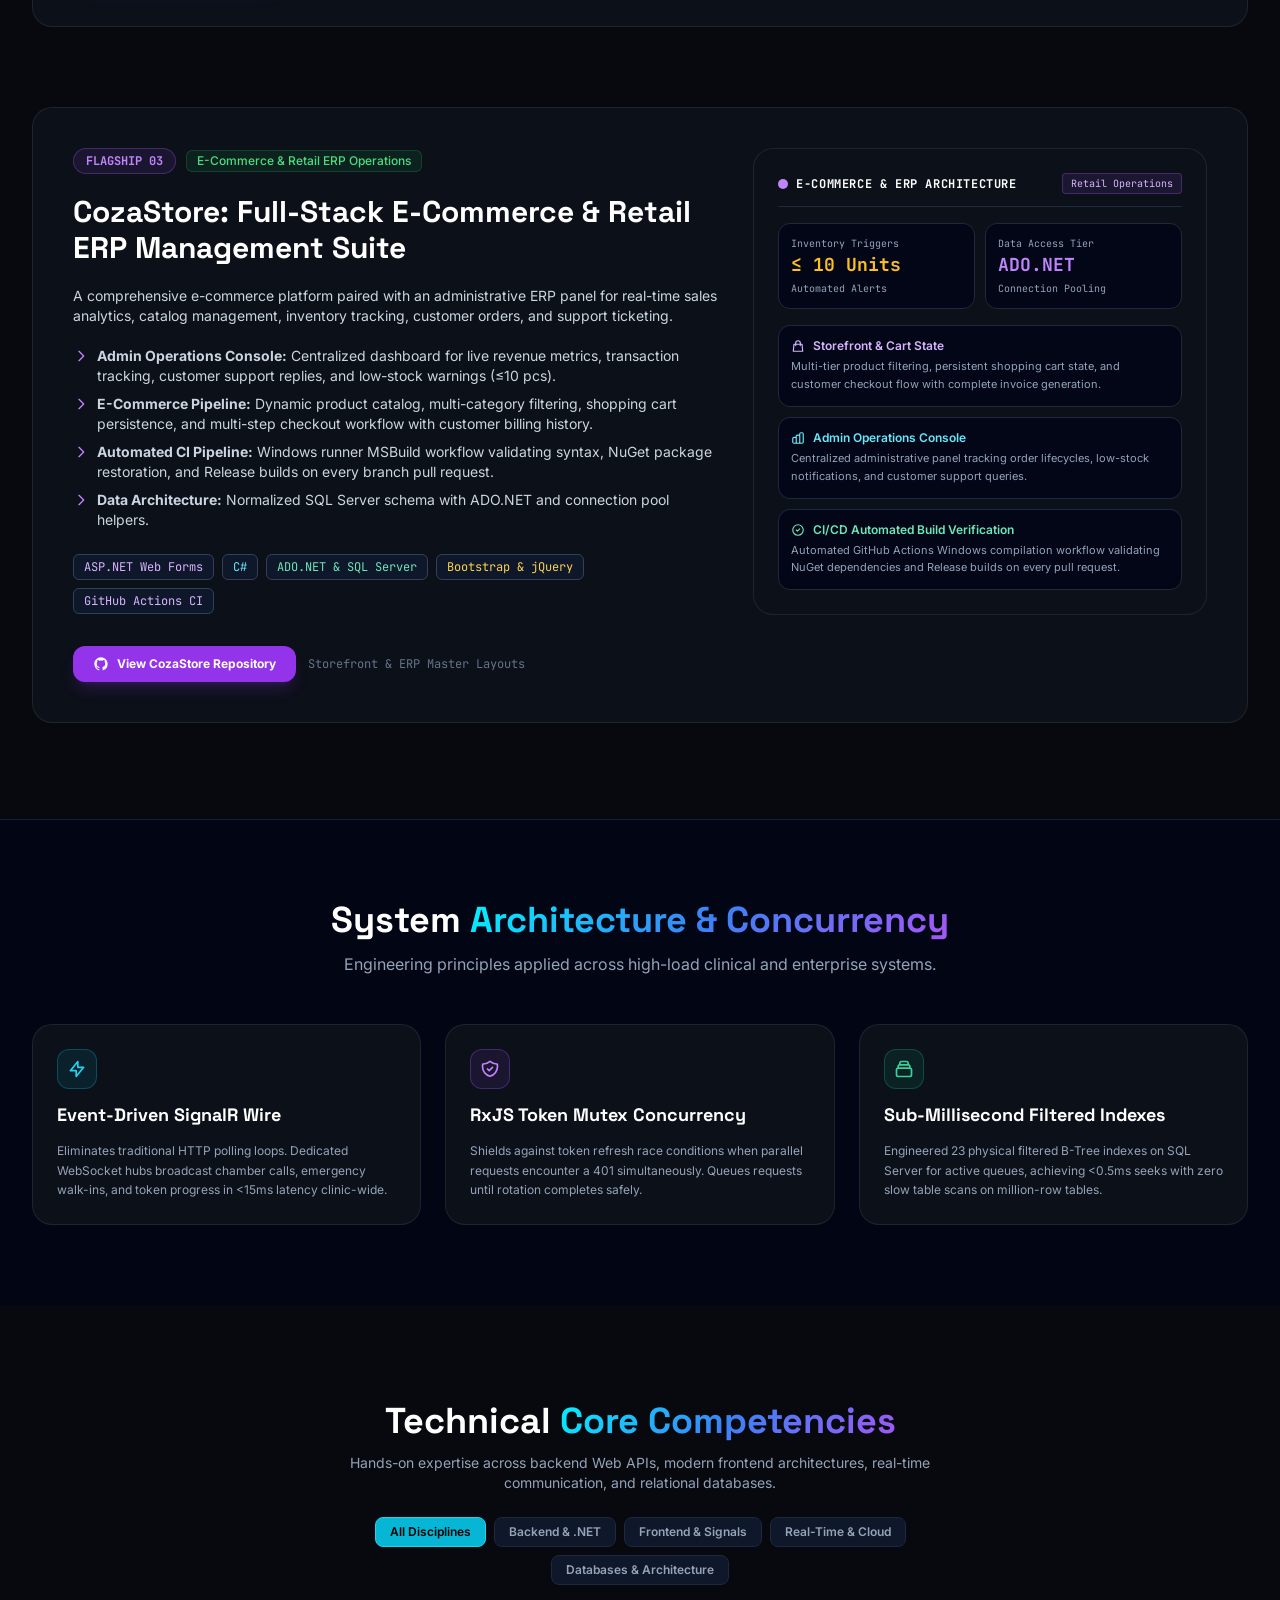
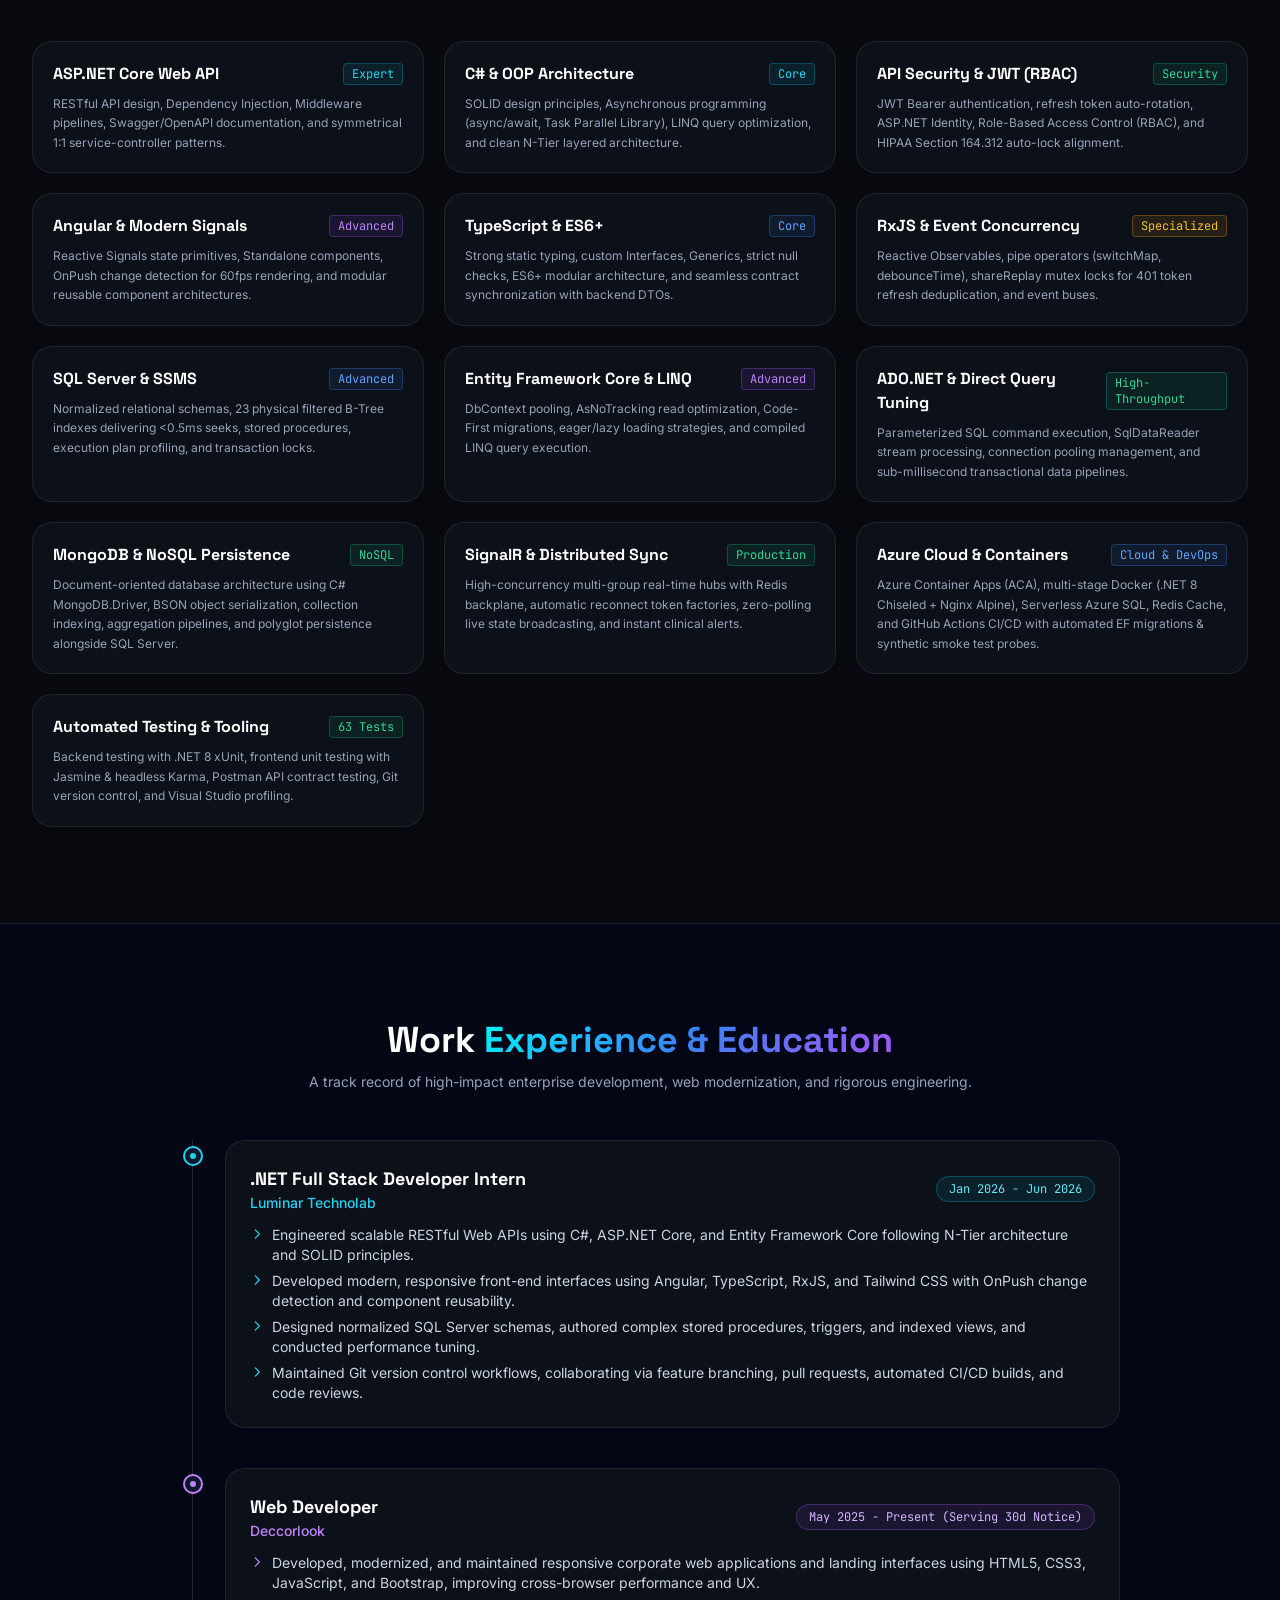
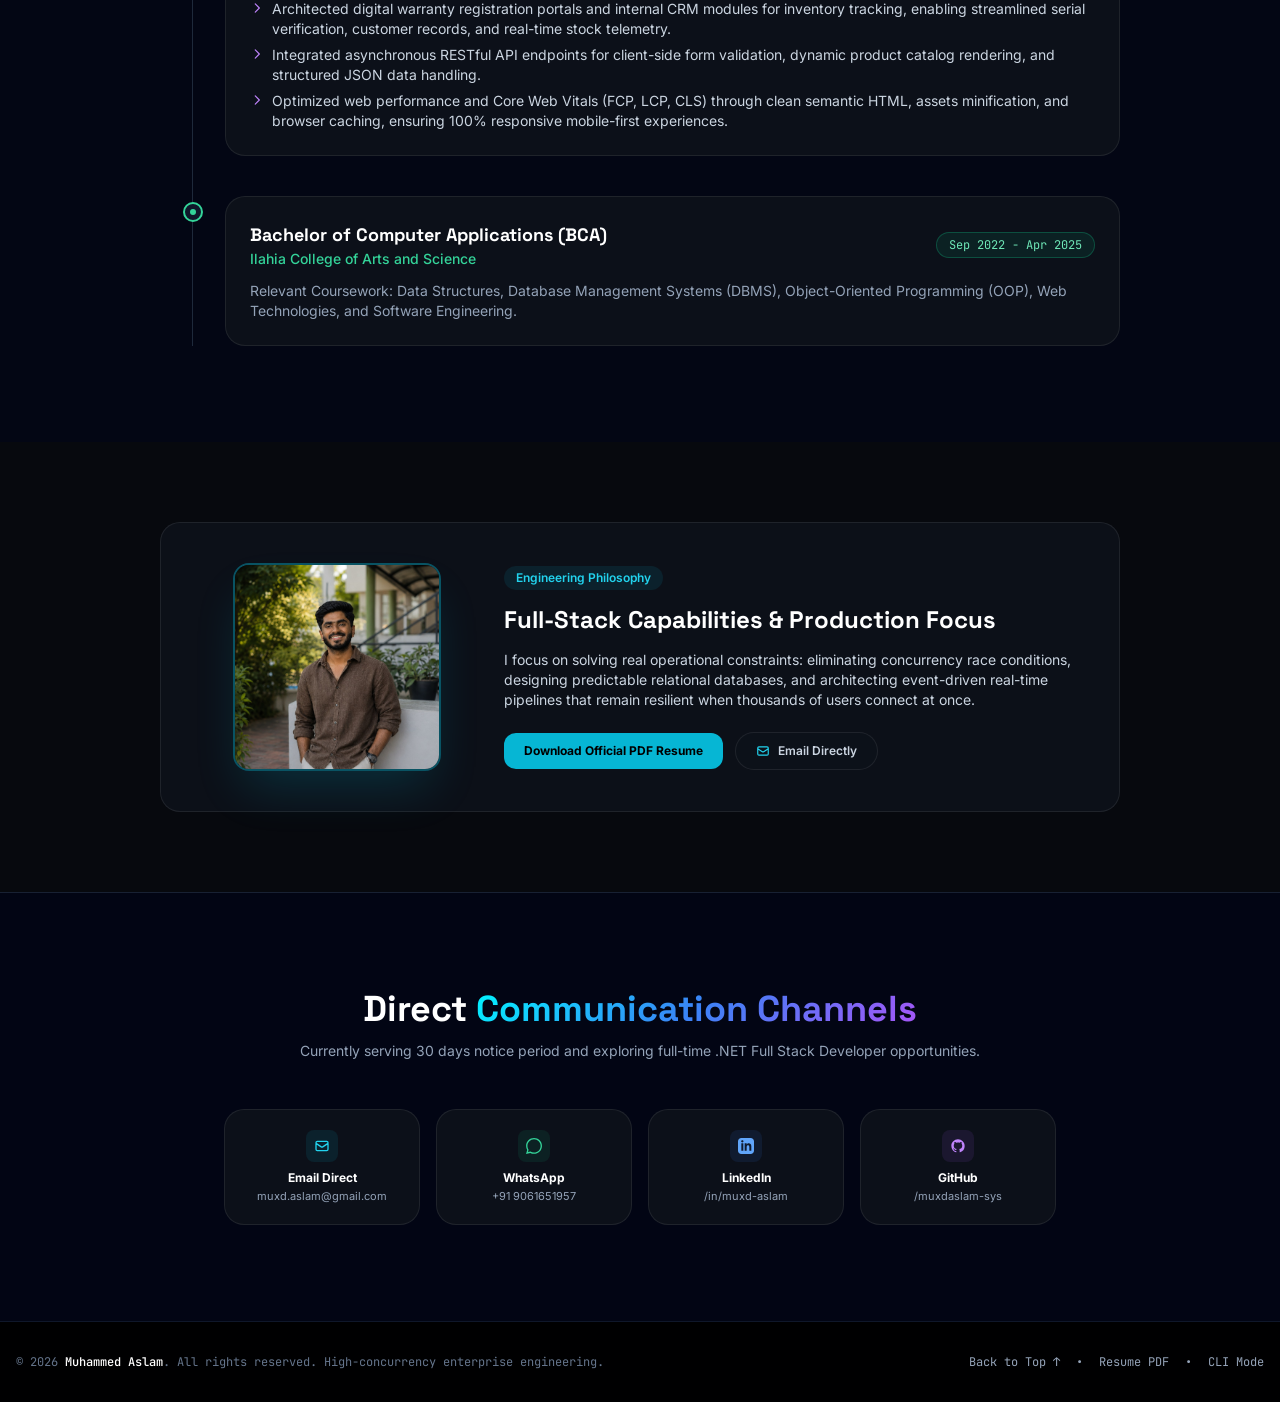
==== commit 58de957d: "feat: align portfolio skills, bento metrics, and terminal with VitalQ Azure Container Apps stack" ====
--- a/index.html
+++ b/index.html
@@ -452,8 +452,8 @@
 
         <div class="solid-card p-4 sm:p-6 text-center tilt-element">
           <div class="text-2xl sm:text-4xl font-heading font-extrabold text-amber-400">100%</div>
-          <div class="text-xs sm:text-sm font-semibold text-slate-200 mt-1">Automated CI/CD</div>
-          <p class="text-[10px] sm:text-[11px] text-slate-500 mt-1">GitHub Actions to Azure Cloud</p>
+          <div class="text-xs sm:text-sm font-semibold text-slate-200 mt-1">Automated Cloud CI/CD</div>
+          <p class="text-[10px] sm:text-[11px] text-slate-500 mt-1">Docker to Azure Container Apps</p>
         </div>
 
       </div>
@@ -1095,22 +1095,22 @@
         <!-- 11. SignalR & WebSockets -->
         <div class="skill-card solid-card p-4 sm:p-5 space-y-2" data-category="realtime">
           <div class="flex items-center justify-between">
-            <h4 class="font-bold text-white font-heading text-sm sm:text-base">SignalR &amp; WebSockets</h4>
+            <h4 class="font-bold text-white font-heading text-sm sm:text-base">SignalR &amp; Distributed Sync</h4>
             <span class="text-xs px-2 py-0.5 rounded bg-emerald-500/10 text-emerald-400 border border-emerald-500/30 font-mono">Production</span>
           </div>
           <p class="text-xs text-slate-400 leading-relaxed">
-            High-concurrency multi-group real-time hubs, automatic reconnect token factories, zero-polling live state broadcasting, and instant clinical alerts.
-          </p>
-        </div>
-
-        <!-- 12. Azure & GitHub Actions CI/CD -->
+            High-concurrency multi-group real-time hubs with Redis backplane, automatic reconnect token factories, zero-polling live state broadcasting, and instant clinical alerts.
+          </p>
+        </div>
+
+        <!-- 12. Azure Cloud & Containerization -->
         <div class="skill-card solid-card p-4 sm:p-5 space-y-2" data-category="realtime">
           <div class="flex items-center justify-between">
-            <h4 class="font-bold text-white font-heading text-sm sm:text-base">Azure &amp; GitHub Actions CI/CD</h4>
-            <span class="text-xs px-2 py-0.5 rounded bg-blue-500/10 text-blue-400 border border-blue-500/30 font-mono">Cloud</span>
+            <h4 class="font-bold text-white font-heading text-sm sm:text-base">Azure Cloud &amp; Containers</h4>
+            <span class="text-xs px-2 py-0.5 rounded bg-blue-500/10 text-blue-400 border border-blue-500/30 font-mono">Cloud &amp; DevOps</span>
           </div>
           <p class="text-xs text-slate-400 leading-relaxed">
-            Automated testing and MSBuild workflows, pull request verification, artifact packaging, and zero-downtime continuous deployment to Azure App Service.
+            Azure Container Apps (ACA), multi-stage Docker (.NET 8 Chiseled + Nginx Alpine), Serverless Azure SQL, Redis Cache, and GitHub Actions CI/CD with automated EF migrations &amp; synthetic smoke test probes.
           </p>
         </div>
 
@@ -1450,8 +1450,8 @@
           <label class="flex items-start gap-2.5 p-2 rounded-lg bg-slate-900/80 border border-slate-800 hover:border-slate-700 cursor-pointer">
             <input type="checkbox" checked class="role-match-check mt-0.5 rounded accent-cyan-400">
             <div>
-              <span class="text-white font-semibold block">Automated Cloud CI/CD (GitHub Actions to Azure)</span>
-              <span class="text-[11px] text-slate-400">Proven in JobNest: MSBuild release packaging deploying directly to Azure App Service.</span>
+              <span class="text-white font-semibold block">Automated Cloud CI/CD &amp; Azure Containers</span>
+              <span class="text-[11px] text-slate-400">Proven in VitalQ &amp; JobNest: Azure Container Apps with Docker CI/CD, EF Core Azure SQL migrations, and Azure App Service.</span>
             </div>
           </label>
         </div>
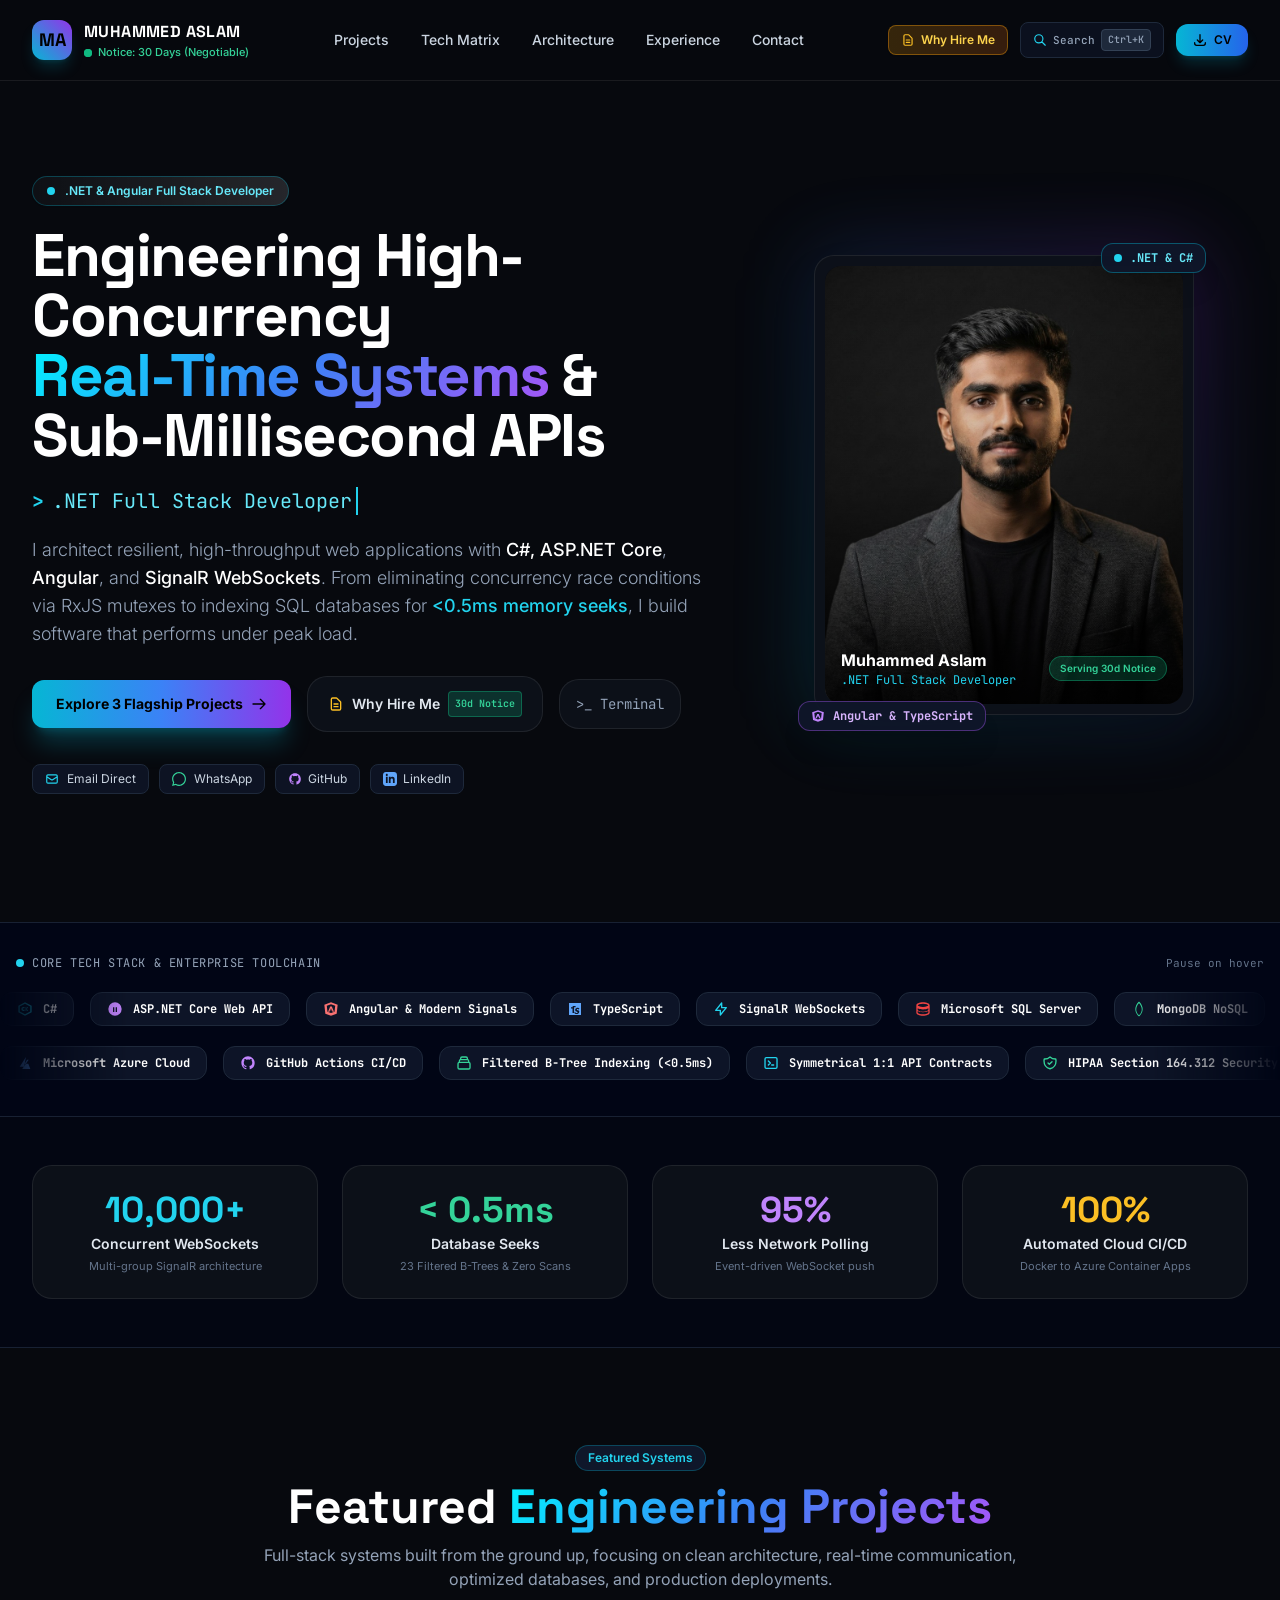
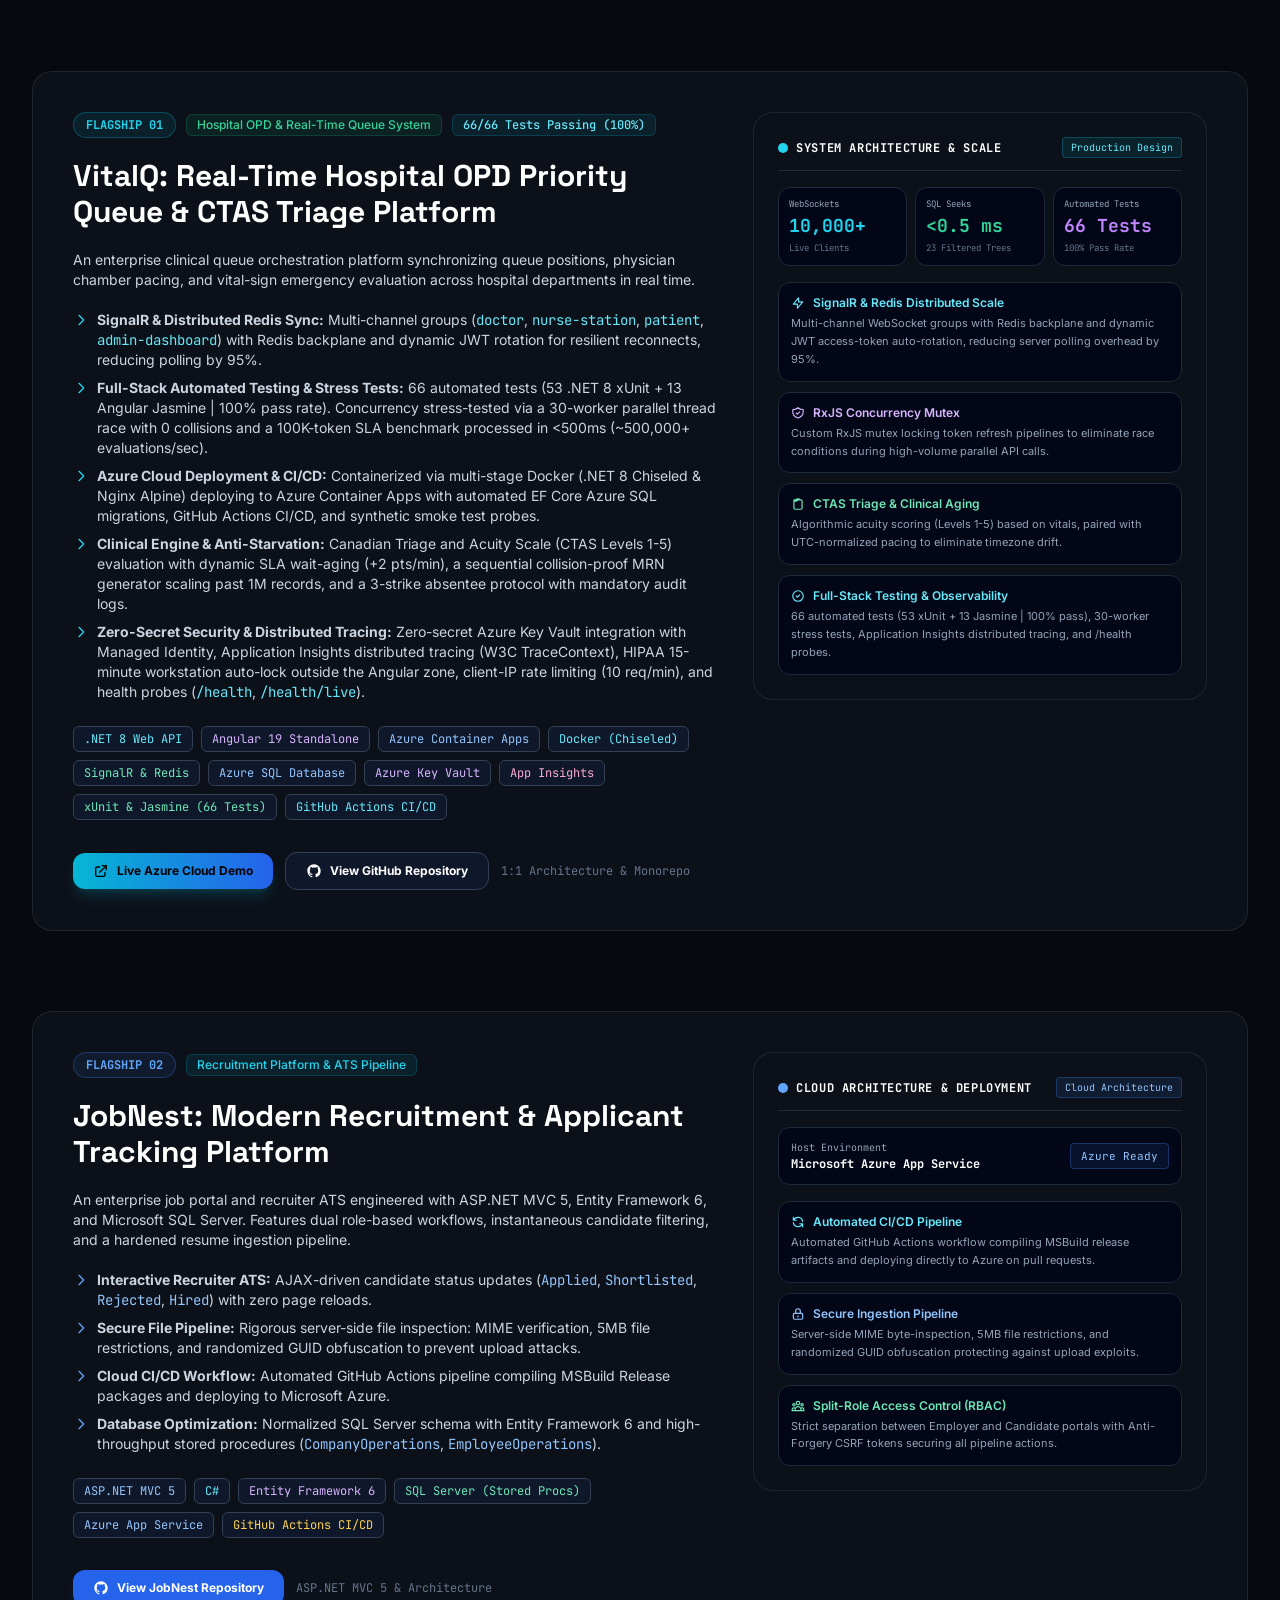
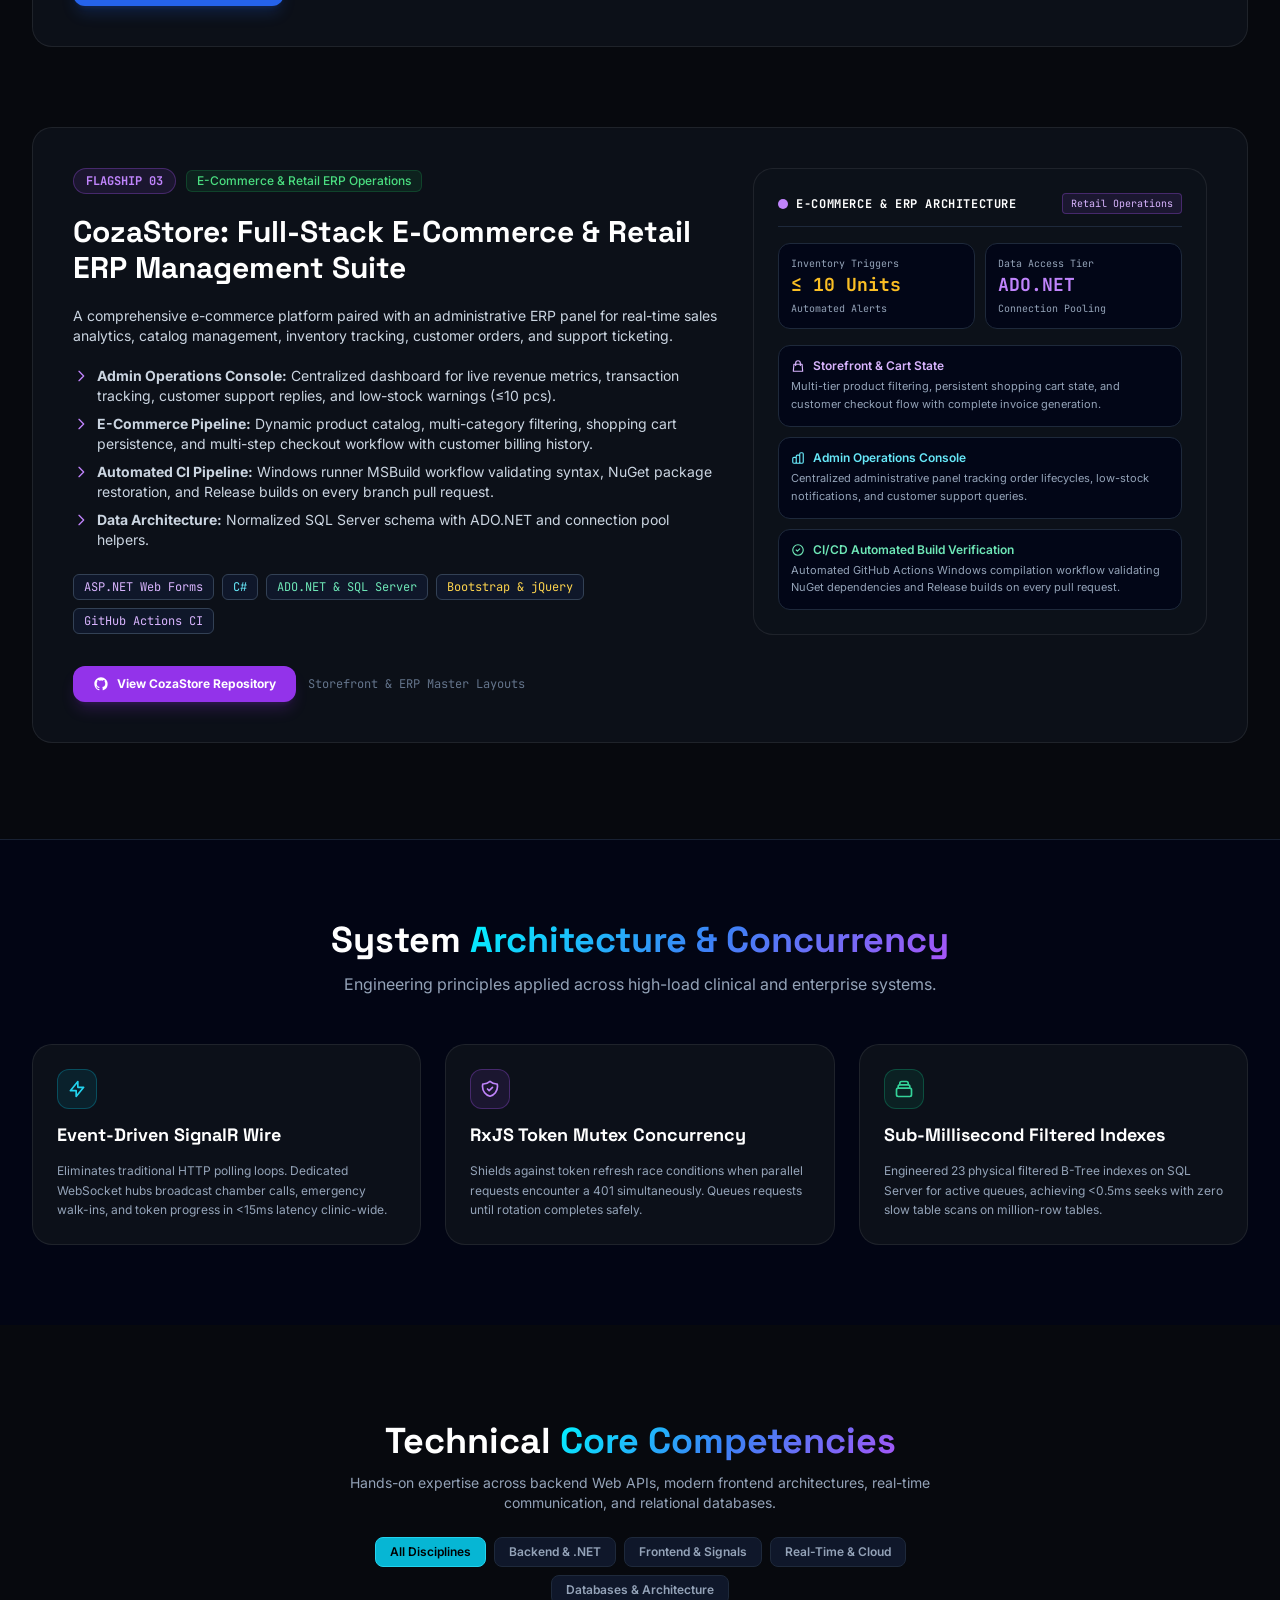
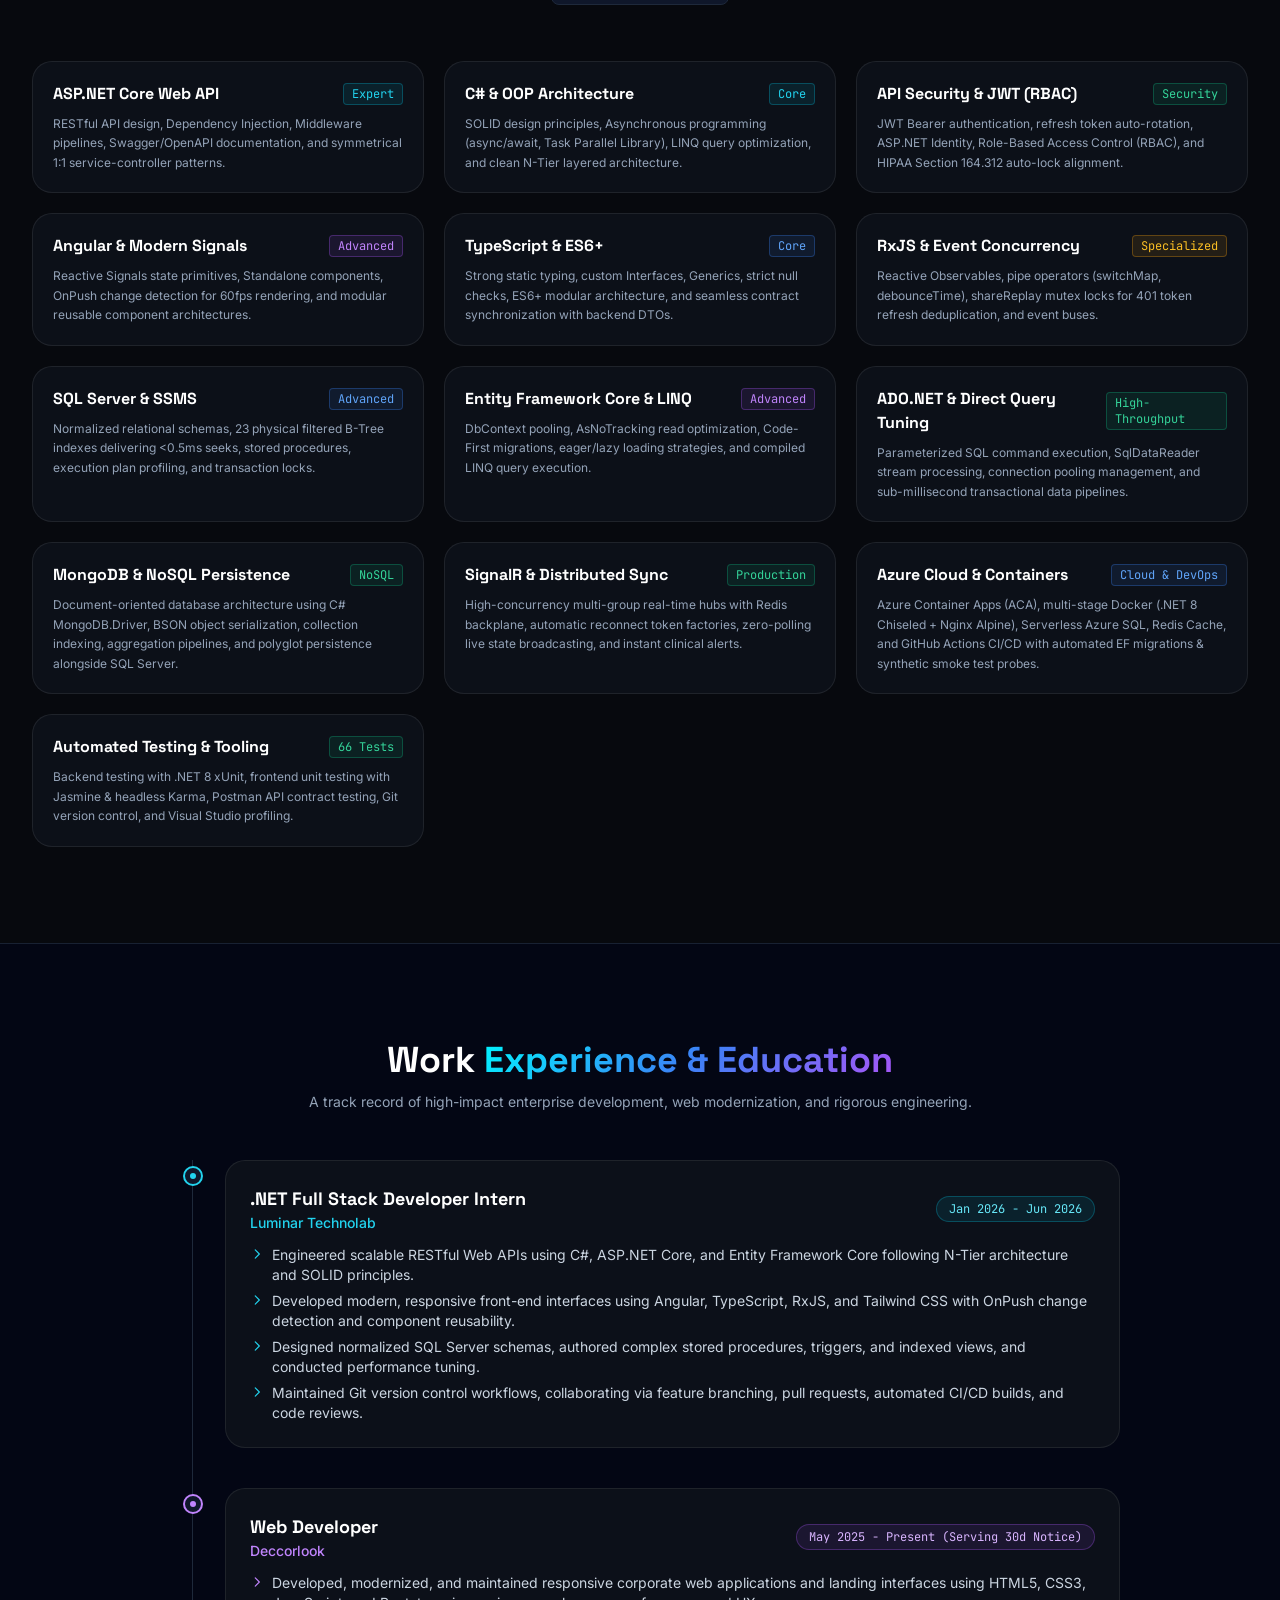
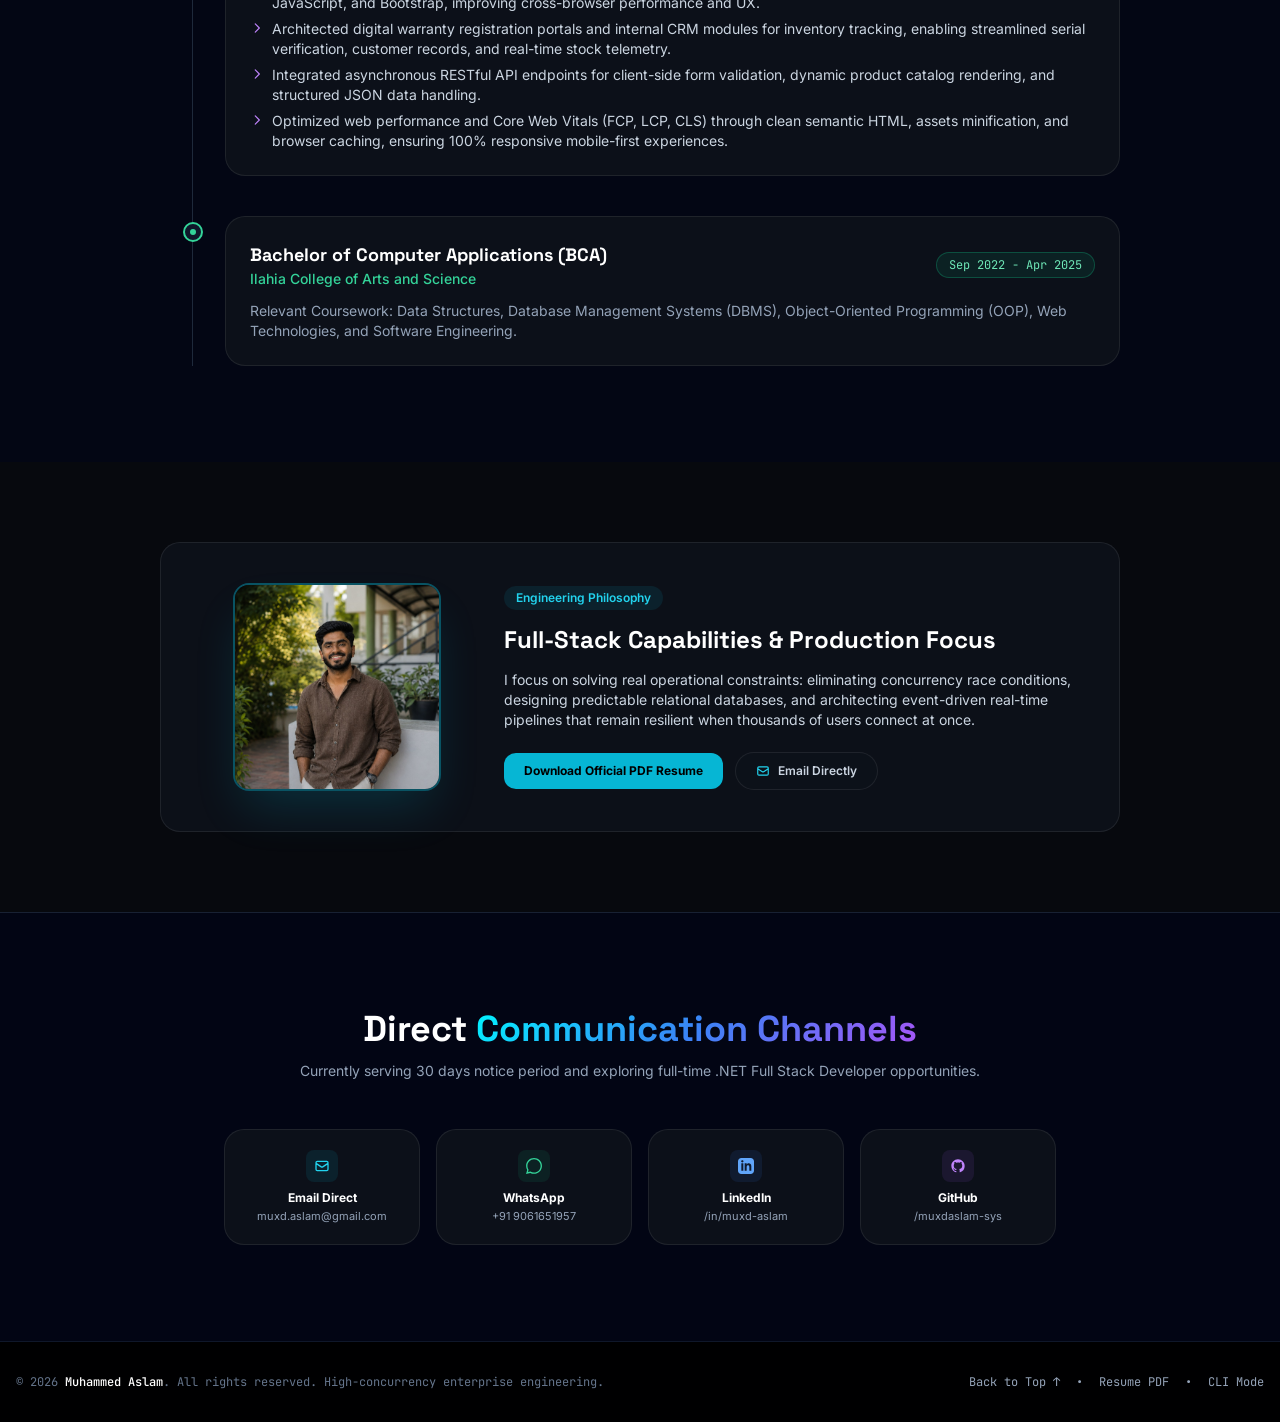
==== commit 6440ae6a: "feat: synchronize VitalQ 66-test suite, Azure Key Vault, Managed Identity, and App Insights" ====
--- a/index.html
+++ b/index.html
@@ -496,7 +496,7 @@
                 Hospital OPD &amp; Real-Time Queue System
               </span>
               <span class="px-2.5 py-0.5 rounded-md bg-cyan-500/10 text-cyan-300 text-xs font-medium border border-cyan-500/20 font-mono">
-                63/63 Tests Passing (100%)
+                66/66 Tests Passing (100%)
               </span>
             </div>
 
@@ -516,7 +516,7 @@
               </li>
               <li class="flex items-start gap-2">
                 <svg class="w-4 h-4 text-cyan-400 shrink-0 mt-0.5" fill="none" stroke="currentColor" viewBox="0 0 24 24"><path stroke-linecap="round" stroke-linejoin="round" stroke-width="2" d="M9 5l7 7-7 7"/></svg>
-                <span><strong>Full-Stack Automated Testing &amp; Stress Tests:</strong> 63 automated tests (50 .NET 8 xUnit + 13 Angular Jasmine | 100% pass rate). Concurrency stress-tested via a 30-worker parallel thread race with 0 collisions and a 100K-token SLA benchmark processed in &lt;500ms (~500,000+ evaluations/sec).</span>
+                <span><strong>Full-Stack Automated Testing &amp; Stress Tests:</strong> 66 automated tests (53 .NET 8 xUnit + 13 Angular Jasmine | 100% pass rate). Concurrency stress-tested via a 30-worker parallel thread race with 0 collisions and a 100K-token SLA benchmark processed in &lt;500ms (~500,000+ evaluations/sec).</span>
               </li>
               <li class="flex items-start gap-2">
                 <svg class="w-4 h-4 text-cyan-400 shrink-0 mt-0.5" fill="none" stroke="currentColor" viewBox="0 0 24 24"><path stroke-linecap="round" stroke-linejoin="round" stroke-width="2" d="M9 5l7 7-7 7"/></svg>
@@ -528,7 +528,7 @@
               </li>
               <li class="flex items-start gap-2">
                 <svg class="w-4 h-4 text-cyan-400 shrink-0 mt-0.5" fill="none" stroke="currentColor" viewBox="0 0 24 24"><path stroke-linecap="round" stroke-linejoin="round" stroke-width="2" d="M9 5l7 7-7 7"/></svg>
-                <span><strong>Enterprise Security &amp; Observability:</strong> HIPAA 15-minute workstation auto-lock running outside the Angular zone for 60fps rendering, client-IP rate limiting (10 req/min), physician room boundaries (HTTP 403), and native database health probes (<code class="text-cyan-300">/health</code>, <code class="text-cyan-300">/health/live</code>).</span>
+                <span><strong>Zero-Secret Security &amp; Distributed Tracing:</strong> Zero-secret Azure Key Vault integration with Managed Identity, Application Insights distributed tracing (W3C TraceContext), HIPAA 15-minute workstation auto-lock outside the Angular zone, client-IP rate limiting (10 req/min), and health probes (<code class="text-cyan-300">/health</code>, <code class="text-cyan-300">/health/live</code>).</span>
               </li>
             </ul>
 
@@ -540,7 +540,9 @@
               <span class="px-2 sm:px-2.5 py-1 rounded-md bg-slate-900 border border-slate-700 text-[11px] sm:text-xs font-mono text-cyan-300">Docker (Chiseled)</span>
               <span class="px-2 sm:px-2.5 py-1 rounded-md bg-slate-900 border border-slate-700 text-[11px] sm:text-xs font-mono text-emerald-300">SignalR &amp; Redis</span>
               <span class="px-2 sm:px-2.5 py-1 rounded-md bg-slate-900 border border-slate-700 text-[11px] sm:text-xs font-mono text-blue-300">Azure SQL Database</span>
-              <span class="px-2 sm:px-2.5 py-1 rounded-md bg-slate-900 border border-slate-700 text-[11px] sm:text-xs font-mono text-emerald-300">xUnit &amp; Jasmine (63 Tests)</span>
+              <span class="px-2 sm:px-2.5 py-1 rounded-md bg-slate-900 border border-slate-700 text-[11px] sm:text-xs font-mono text-purple-300">Azure Key Vault</span>
+              <span class="px-2 sm:px-2.5 py-1 rounded-md bg-slate-900 border border-slate-700 text-[11px] sm:text-xs font-mono text-pink-300">App Insights</span>
+              <span class="px-2 sm:px-2.5 py-1 rounded-md bg-slate-900 border border-slate-700 text-[11px] sm:text-xs font-mono text-emerald-300">xUnit &amp; Jasmine (66 Tests)</span>
               <span class="px-2 sm:px-2.5 py-1 rounded-md bg-slate-900 border border-slate-700 text-[11px] sm:text-xs font-mono text-cyan-300">GitHub Actions CI/CD</span>
             </div>
 
@@ -585,7 +587,7 @@
                 </div>
                 <div class="p-2.5 rounded-xl bg-slate-950 border border-slate-800 col-span-2 sm:col-span-1">
                   <span class="text-[9px] text-slate-400 block">Automated Tests</span>
-                  <span class="text-base sm:text-lg font-bold text-purple-400">63 Tests</span>
+                  <span class="text-base sm:text-lg font-bold text-purple-400">66 Tests</span>
                   <span class="text-[9px] text-slate-500 block mt-0.5">100% Pass Rate</span>
                 </div>
               </div>
@@ -595,10 +597,10 @@
                 <div class="p-3 rounded-xl bg-slate-950 border border-slate-800 space-y-1">
                   <div class="flex items-center gap-2 text-cyan-300 font-semibold text-xs">
                     <svg class="w-3.5 h-3.5 shrink-0" fill="none" stroke="currentColor" viewBox="0 0 24 24"><path stroke-linecap="round" stroke-linejoin="round" stroke-width="2" d="M13 10V3L4 14h7v7l9-11h-7z"/></svg>
-                    <span>SignalR Real-Time Orchestration</span>
+                    <span>SignalR &amp; Redis Distributed Scale</span>
                   </div>
                   <p class="text-[11px] text-slate-400 leading-relaxed">
-                    Multi-channel WebSocket groups with dynamic JWT access-token auto-rotation, reducing server polling overhead by 95%.
+                    Multi-channel WebSocket groups with Redis backplane and dynamic JWT access-token auto-rotation, reducing server polling overhead by 95%.
                   </p>
                 </div>
 
@@ -614,7 +616,7 @@
 
                 <div class="p-3 rounded-xl bg-slate-950 border border-slate-800 space-y-1">
                   <div class="flex items-center gap-2 text-emerald-300 font-semibold text-xs">
-                    <svg class="w-3.5 h-3.5 shrink-0" fill="none" stroke="currentColor" viewBox="0 0 24 24"><path stroke-linecap="round" stroke-linejoin="round" stroke-width="2" d="M9 5H7a2 2 0 00-2 2v12a2 2 0 002 2h10a2 2 0 002-2V7a2 2 0 00-2-2h-2M9 5a2 2 0 002 2h2a2 2 0 002-2M9 5a2 2 0 012-2h2a2 2 0 012 2"/></svg>
+                    <svg class="w-3.5 h-3.5 shrink-0" fill="none" stroke="currentColor" viewBox="0 0 24 24"><path stroke-linecap="round" stroke-linejoin="round" stroke-width="2" d="M9 5H7a2 2 0 00-2 2v12a2 2 0 002 2h10a2 2 0 002-2V7a2 2 0 00-2-2H9 5a2 2 0 002 2h2a2 2 0 002-2M9 5a2 2 0 012-2h2a2 2 0 012 2"/></svg>
                     <span>CTAS Triage &amp; Clinical Aging</span>
                   </div>
                   <p class="text-[11px] text-slate-400 leading-relaxed">
@@ -625,10 +627,10 @@
                 <div class="p-3 rounded-xl bg-slate-950 border border-slate-800 space-y-1">
                   <div class="flex items-center gap-2 text-cyan-300 font-semibold text-xs">
                     <svg class="w-3.5 h-3.5 shrink-0" fill="none" stroke="currentColor" viewBox="0 0 24 24"><path stroke-linecap="round" stroke-linejoin="round" stroke-width="2" d="M9 12l2 2 4-4m6 2a9 9 0 11-18 0 9 9 0 0118 0z"/></svg>
-                    <span>Full-Stack Testing &amp; Health Probes</span>
+                    <span>Full-Stack Testing &amp; Observability</span>
                   </div>
                   <p class="text-[11px] text-slate-400 leading-relaxed">
-                    63 automated tests (50 xUnit + 13 Jasmine | 100% pass), 30-worker stress tests with 0 collisions, and native ASP.NET Core /health database readiness probes.
+                    66 automated tests (53 xUnit + 13 Jasmine | 100% pass), 30-worker stress tests, Application Insights distributed tracing, and /health probes.
                   </p>
                 </div>
               </div>
@@ -1118,7 +1120,7 @@
         <div class="skill-card solid-card p-4 sm:p-5 space-y-2" data-category="backend frontend realtime">
           <div class="flex items-center justify-between">
             <h4 class="font-bold text-white font-heading text-sm sm:text-base">Automated Testing &amp; Tooling</h4>
-            <span class="text-xs px-2 py-0.5 rounded bg-emerald-500/10 text-emerald-400 border border-emerald-500/30 font-mono">63 Tests</span>
+            <span class="text-xs px-2 py-0.5 rounded bg-emerald-500/10 text-emerald-400 border border-emerald-500/30 font-mono">66 Tests</span>
           </div>
           <p class="text-xs text-slate-400 leading-relaxed">
             Backend testing with .NET 8 xUnit, frontend unit testing with Jasmine &amp; headless Karma, Postman API contract testing, Git version control, and Visual Studio profiling.
@@ -1419,7 +1421,7 @@
             <input type="checkbox" checked class="role-match-check mt-0.5 rounded accent-cyan-400">
             <div>
               <span class="text-white font-semibold block">ASP.NET Core Web API &amp; C# Architecture</span>
-              <span class="text-[11px] text-slate-400">Proven in VitalQ: Symmetrical services, 63 automated tests (xUnit/Jasmine), rate limiting, and 1:1 clean controller mapping.</span>
+              <span class="text-[11px] text-slate-400">Proven in VitalQ: Symmetrical services, 66 automated tests (xUnit/Jasmine), rate limiting, and 1:1 clean controller mapping.</span>
             </div>
           </label>
 
